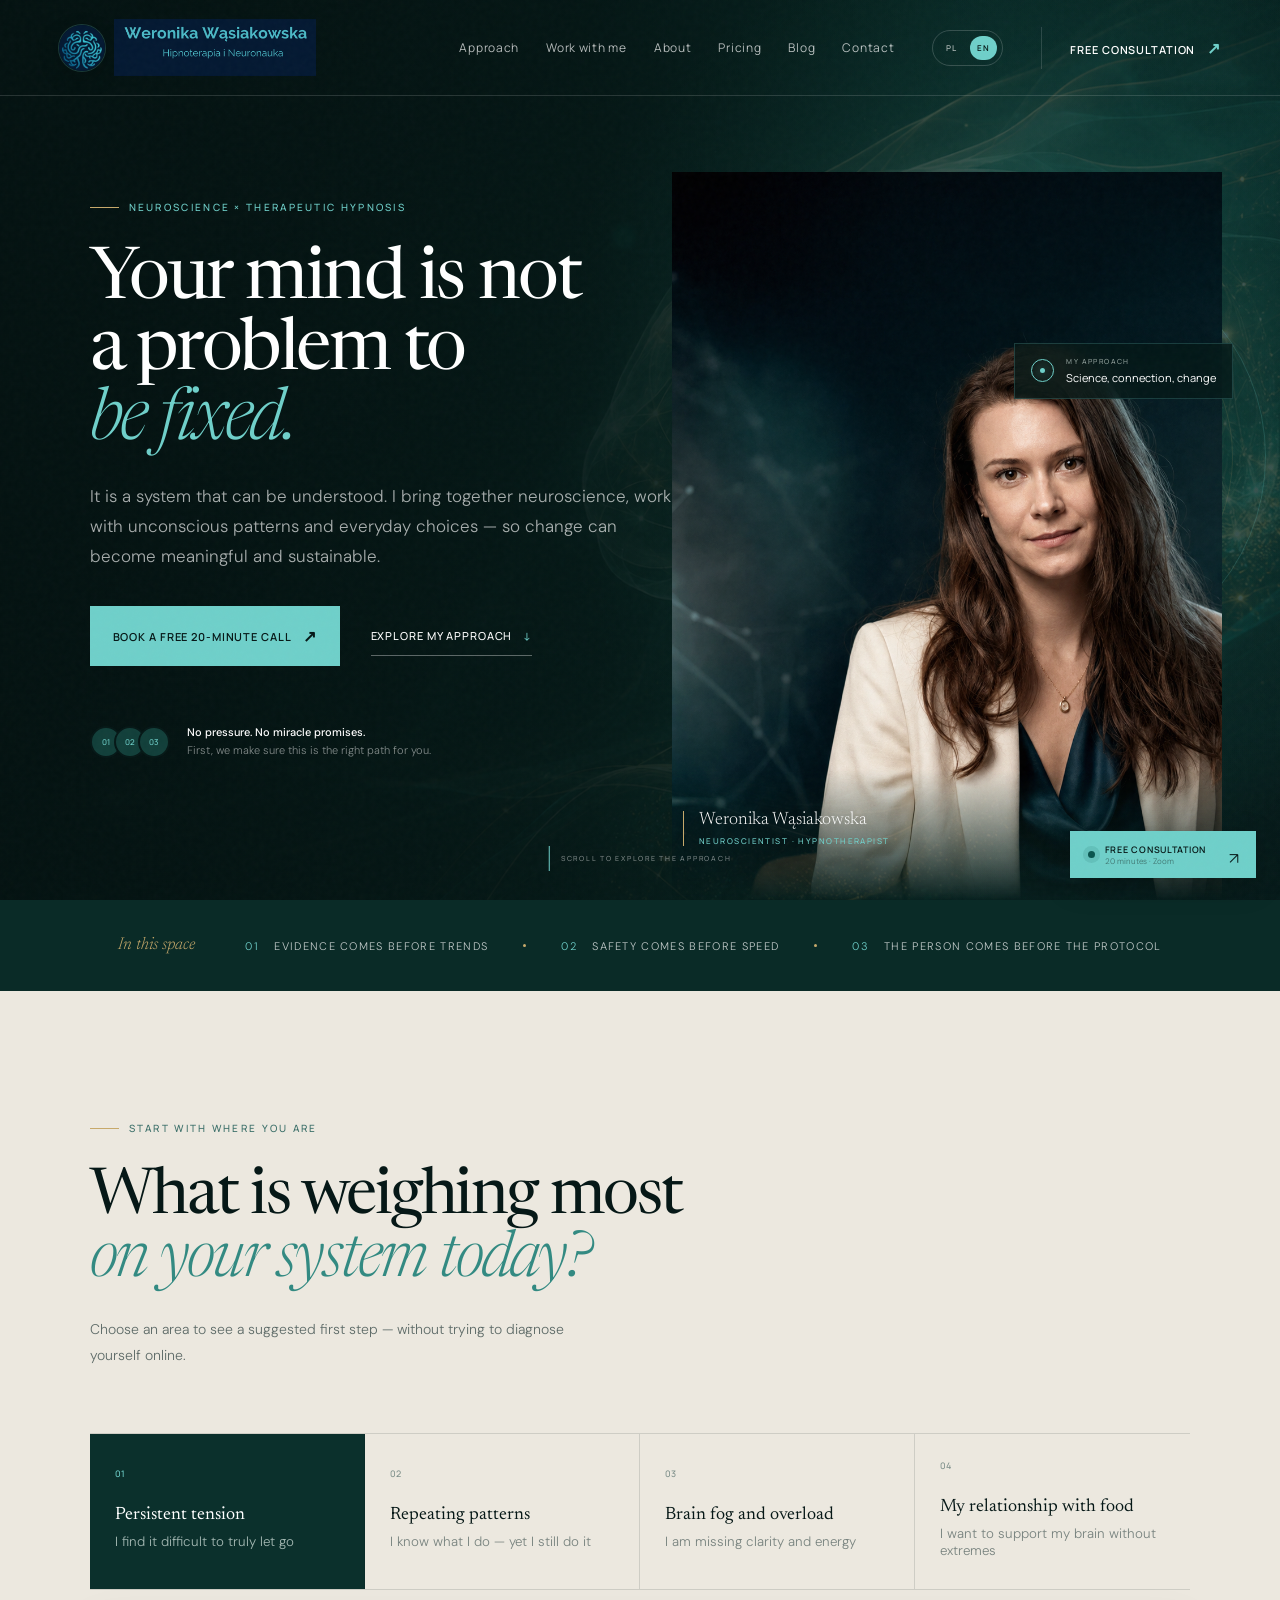
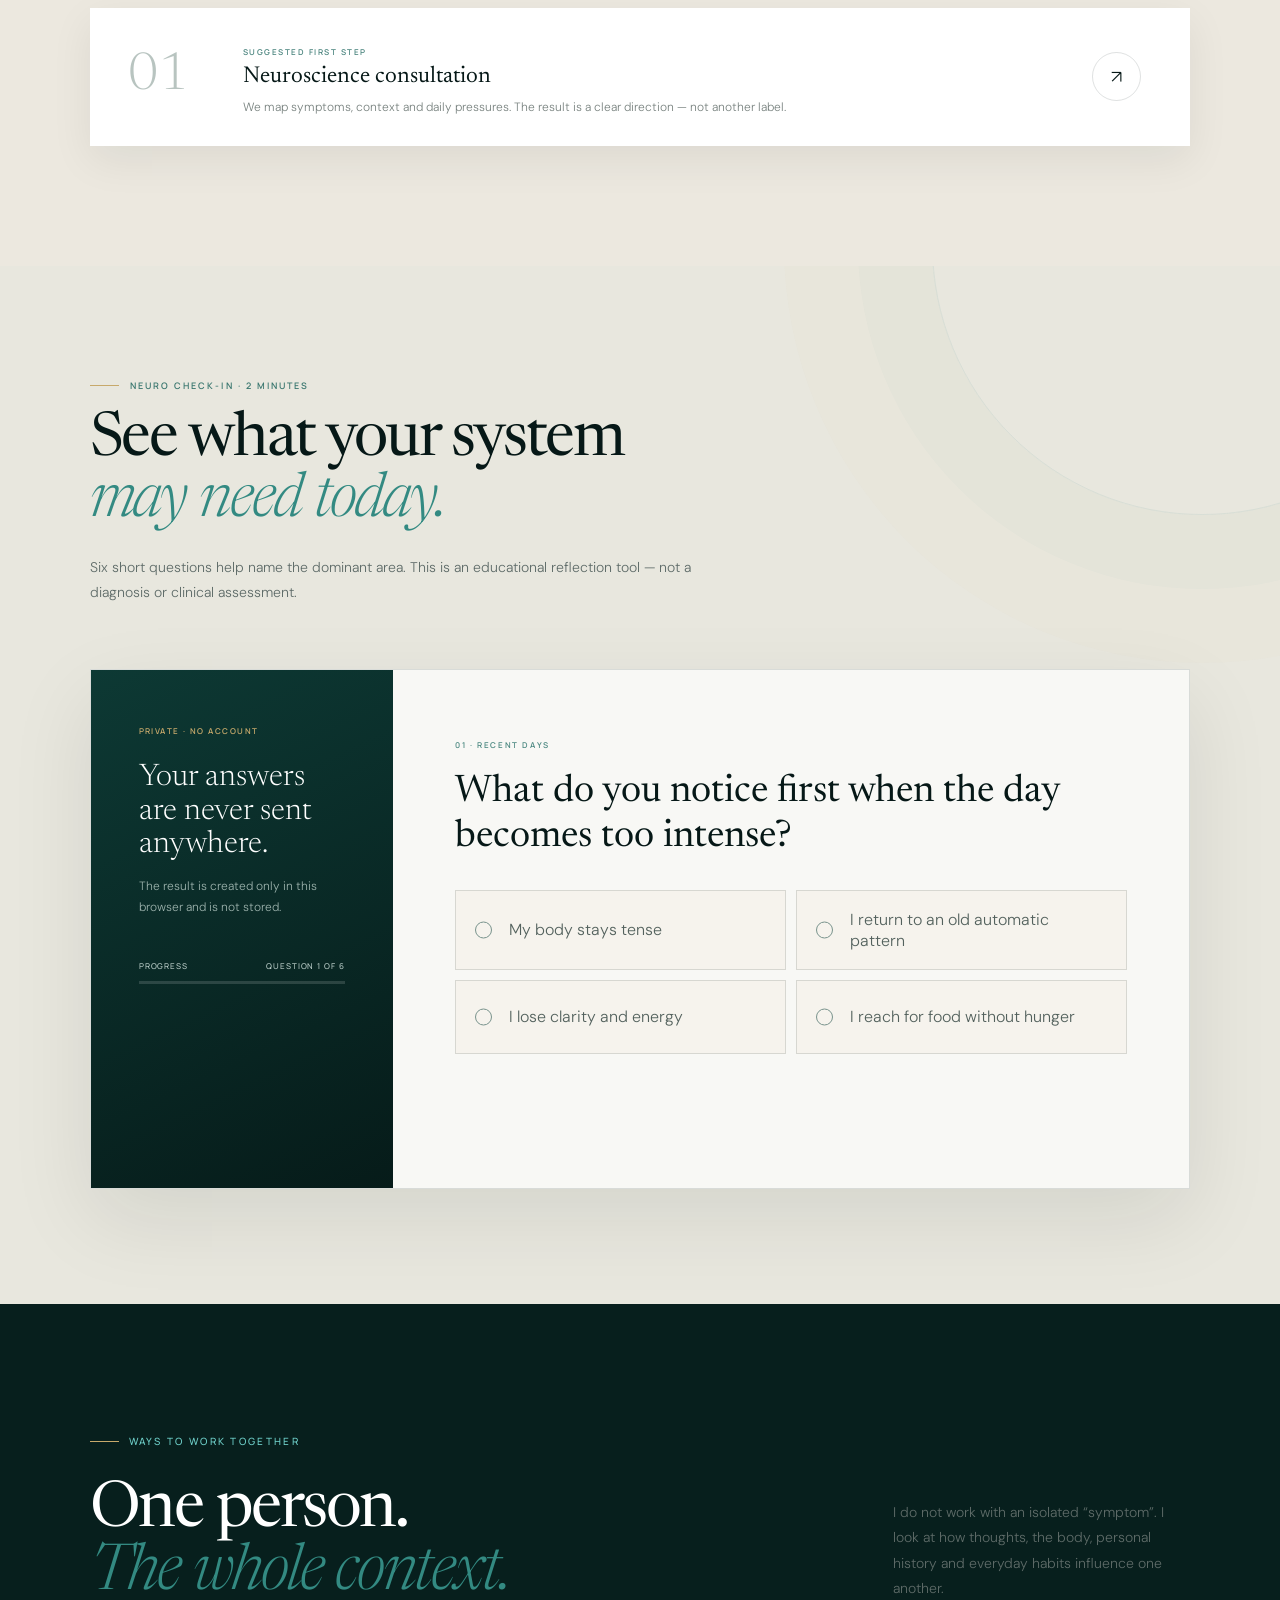
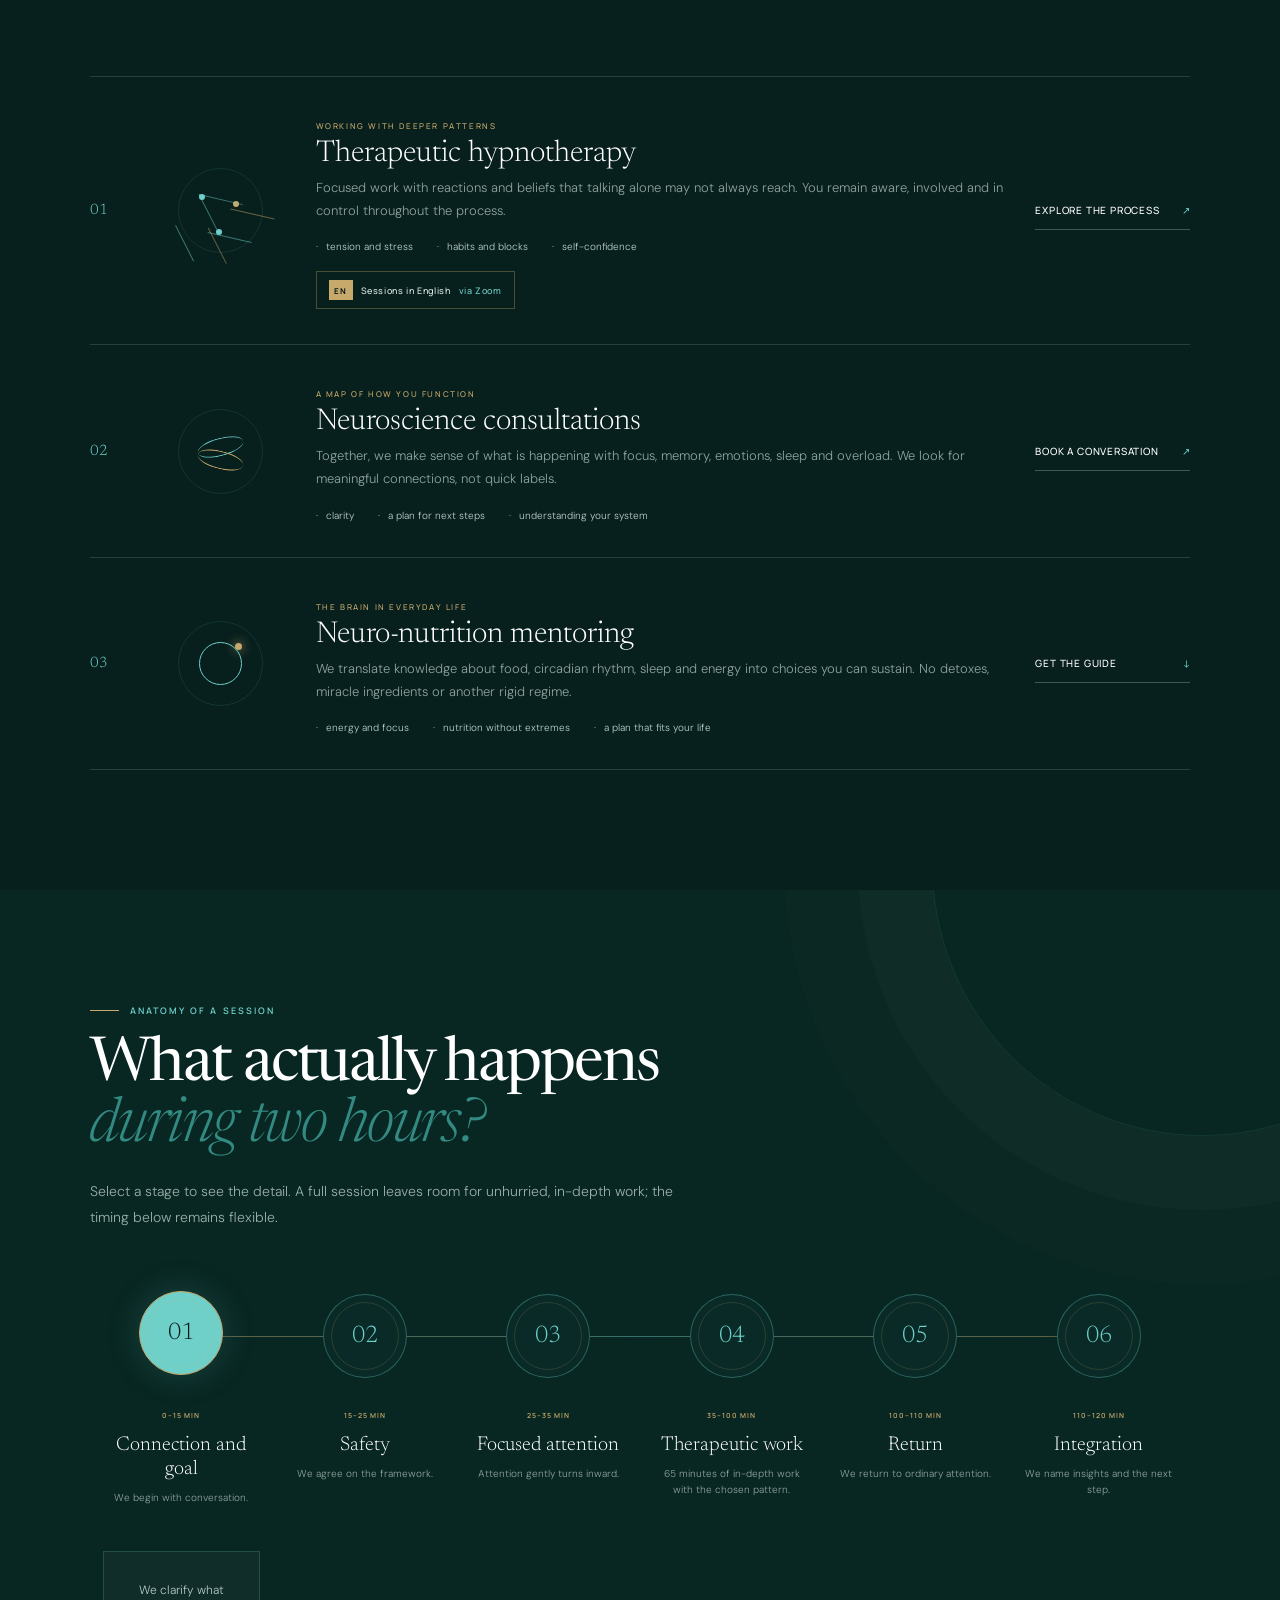
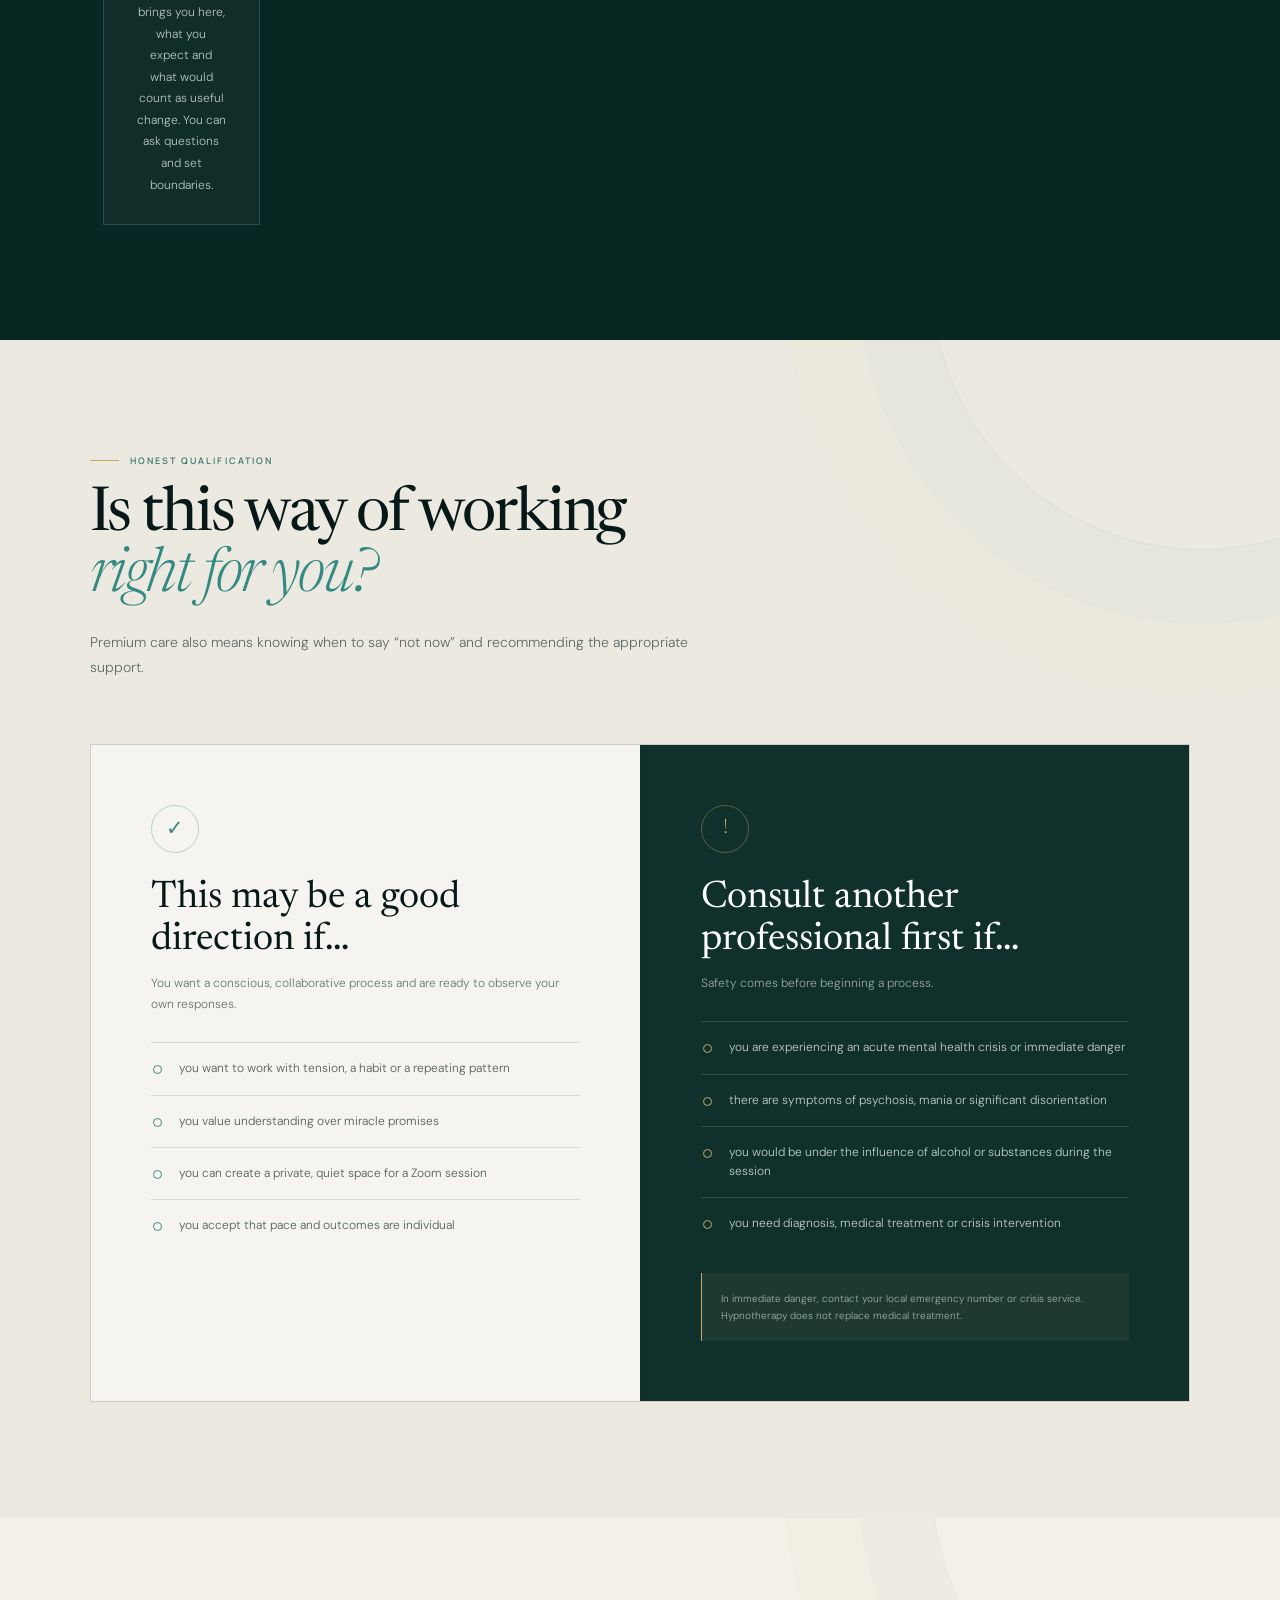
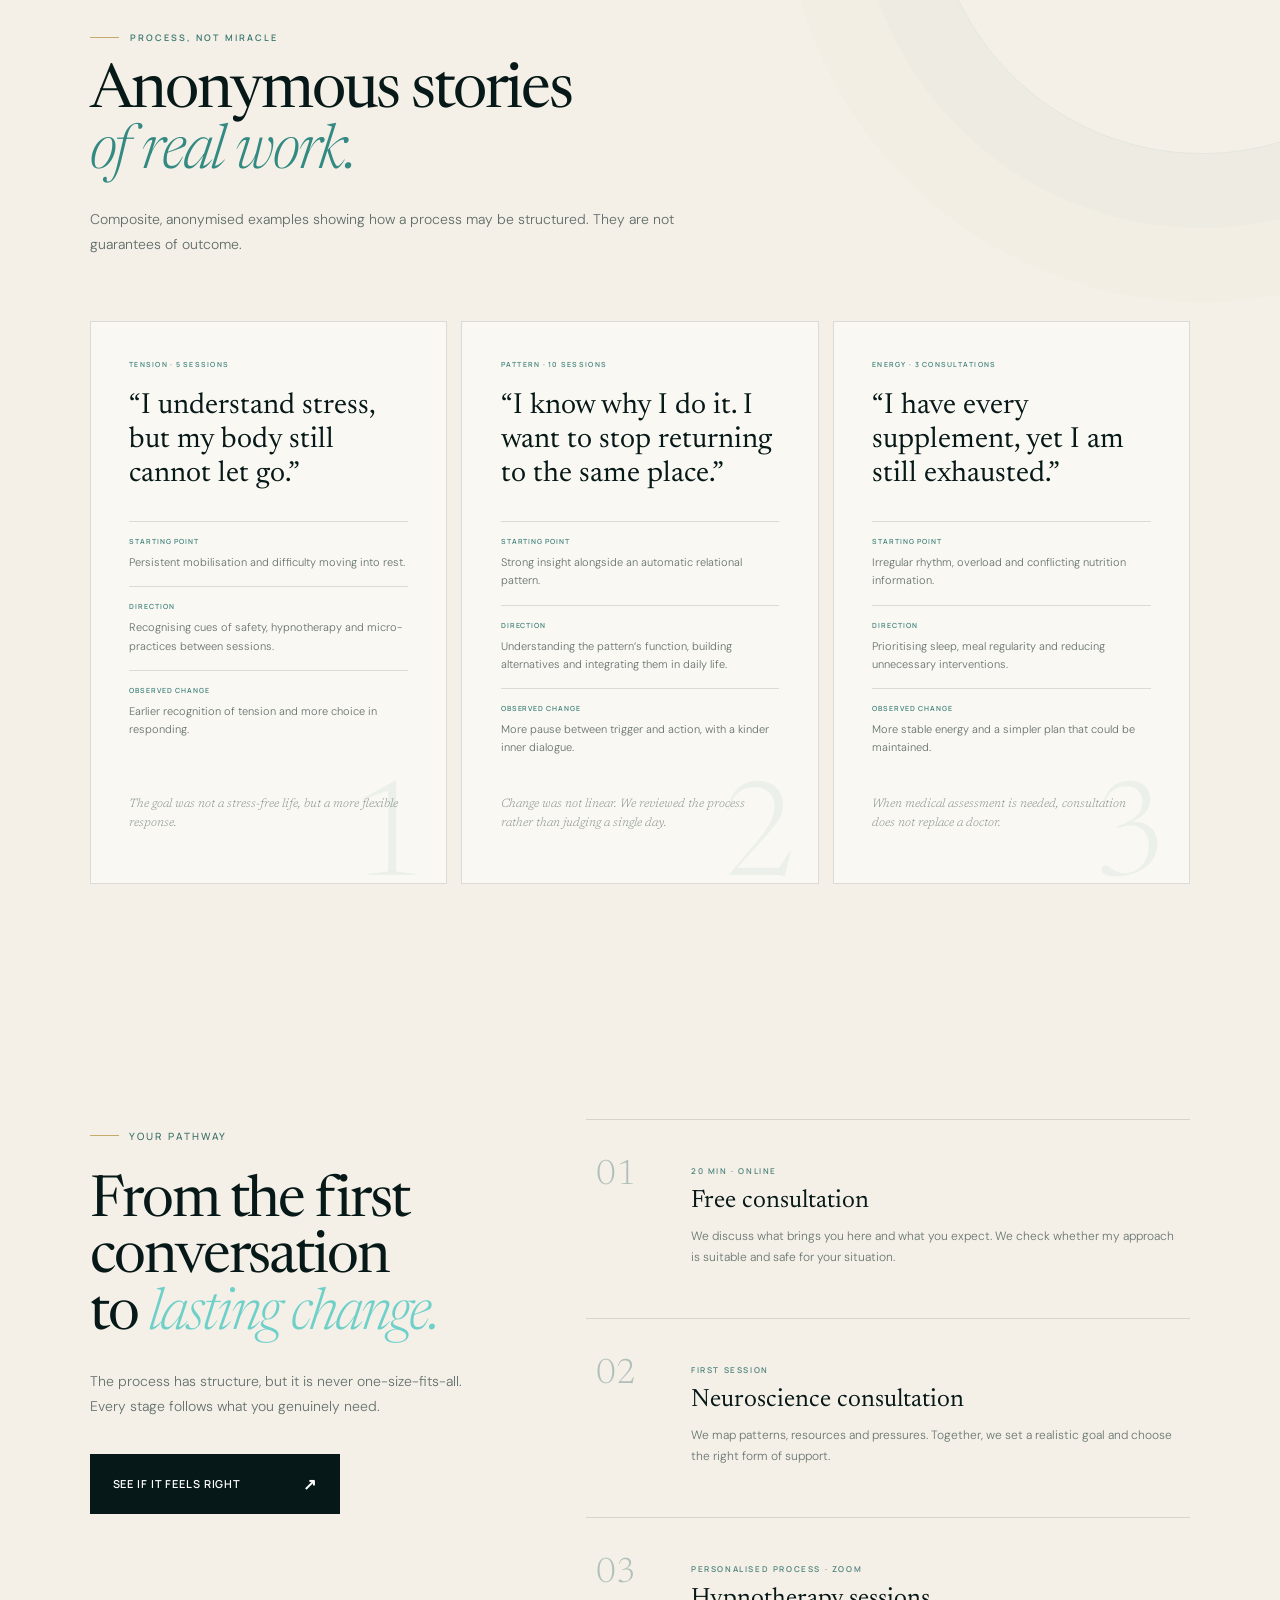
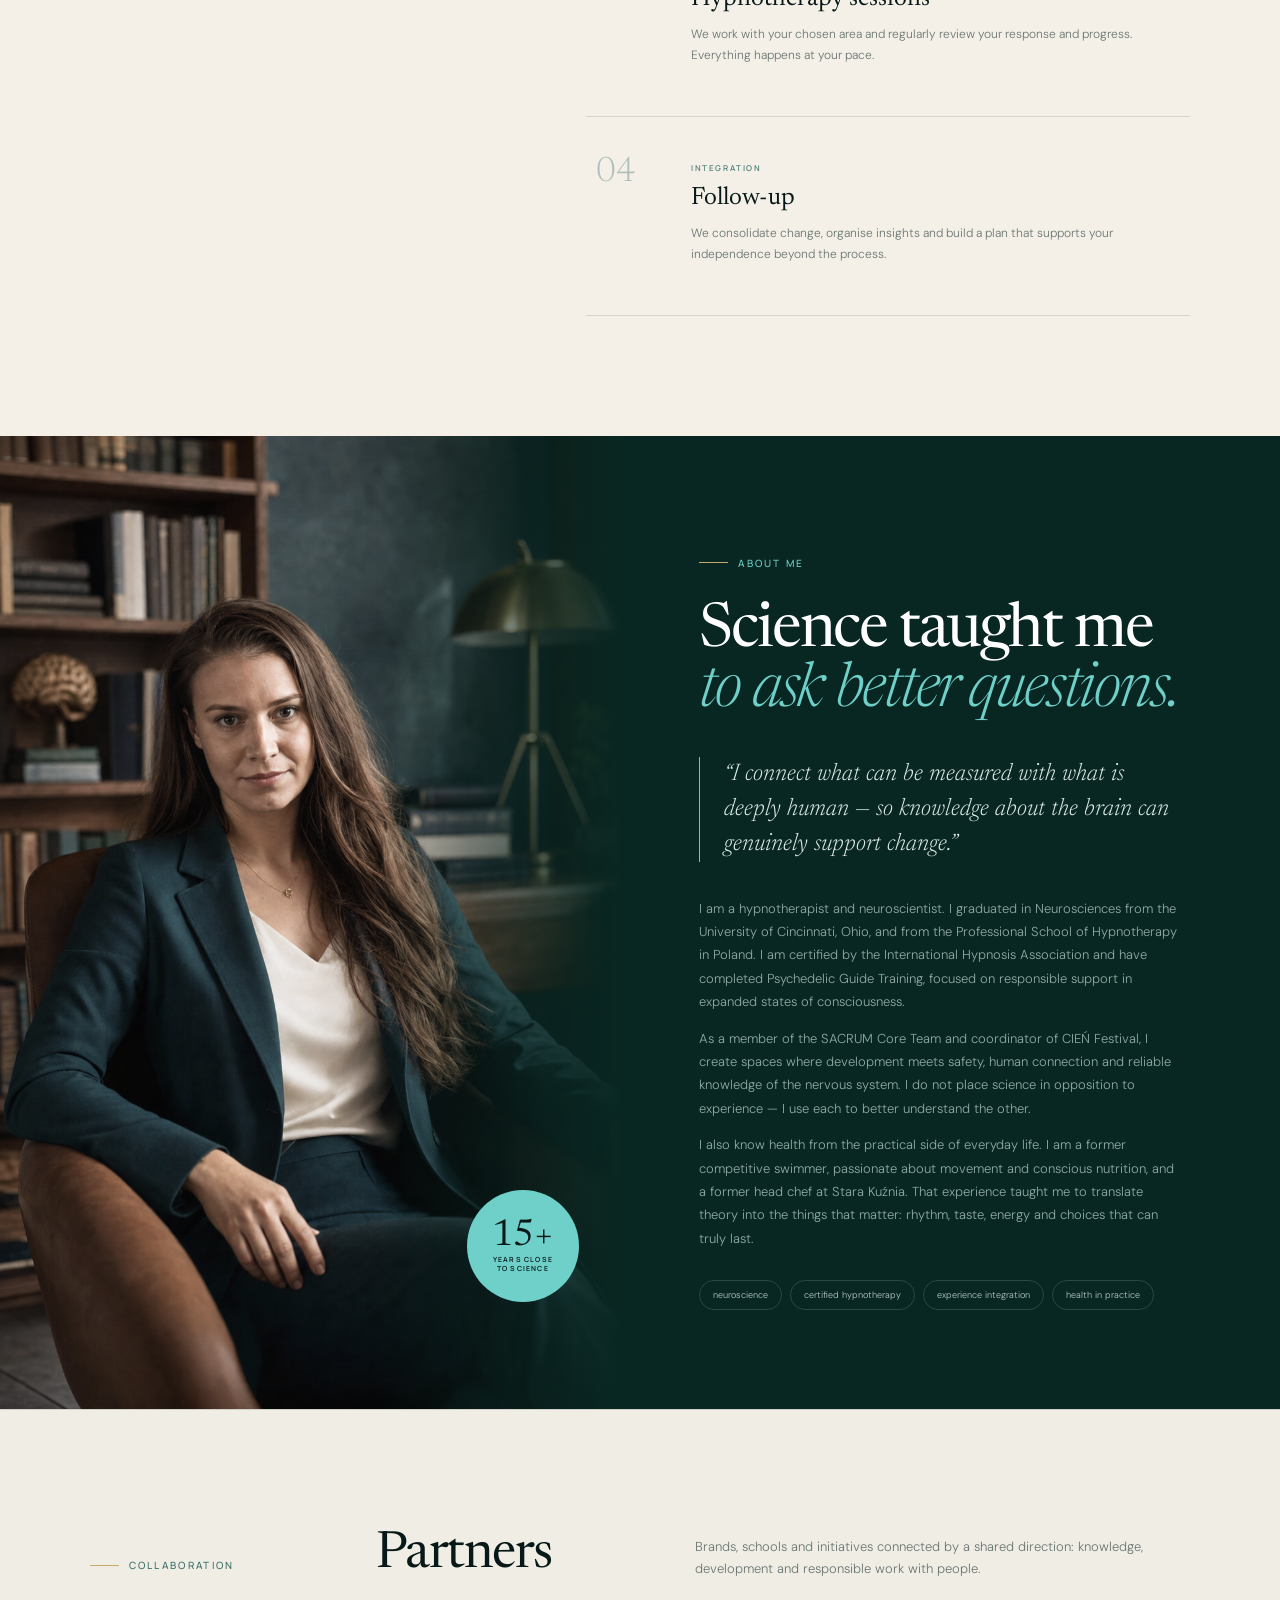
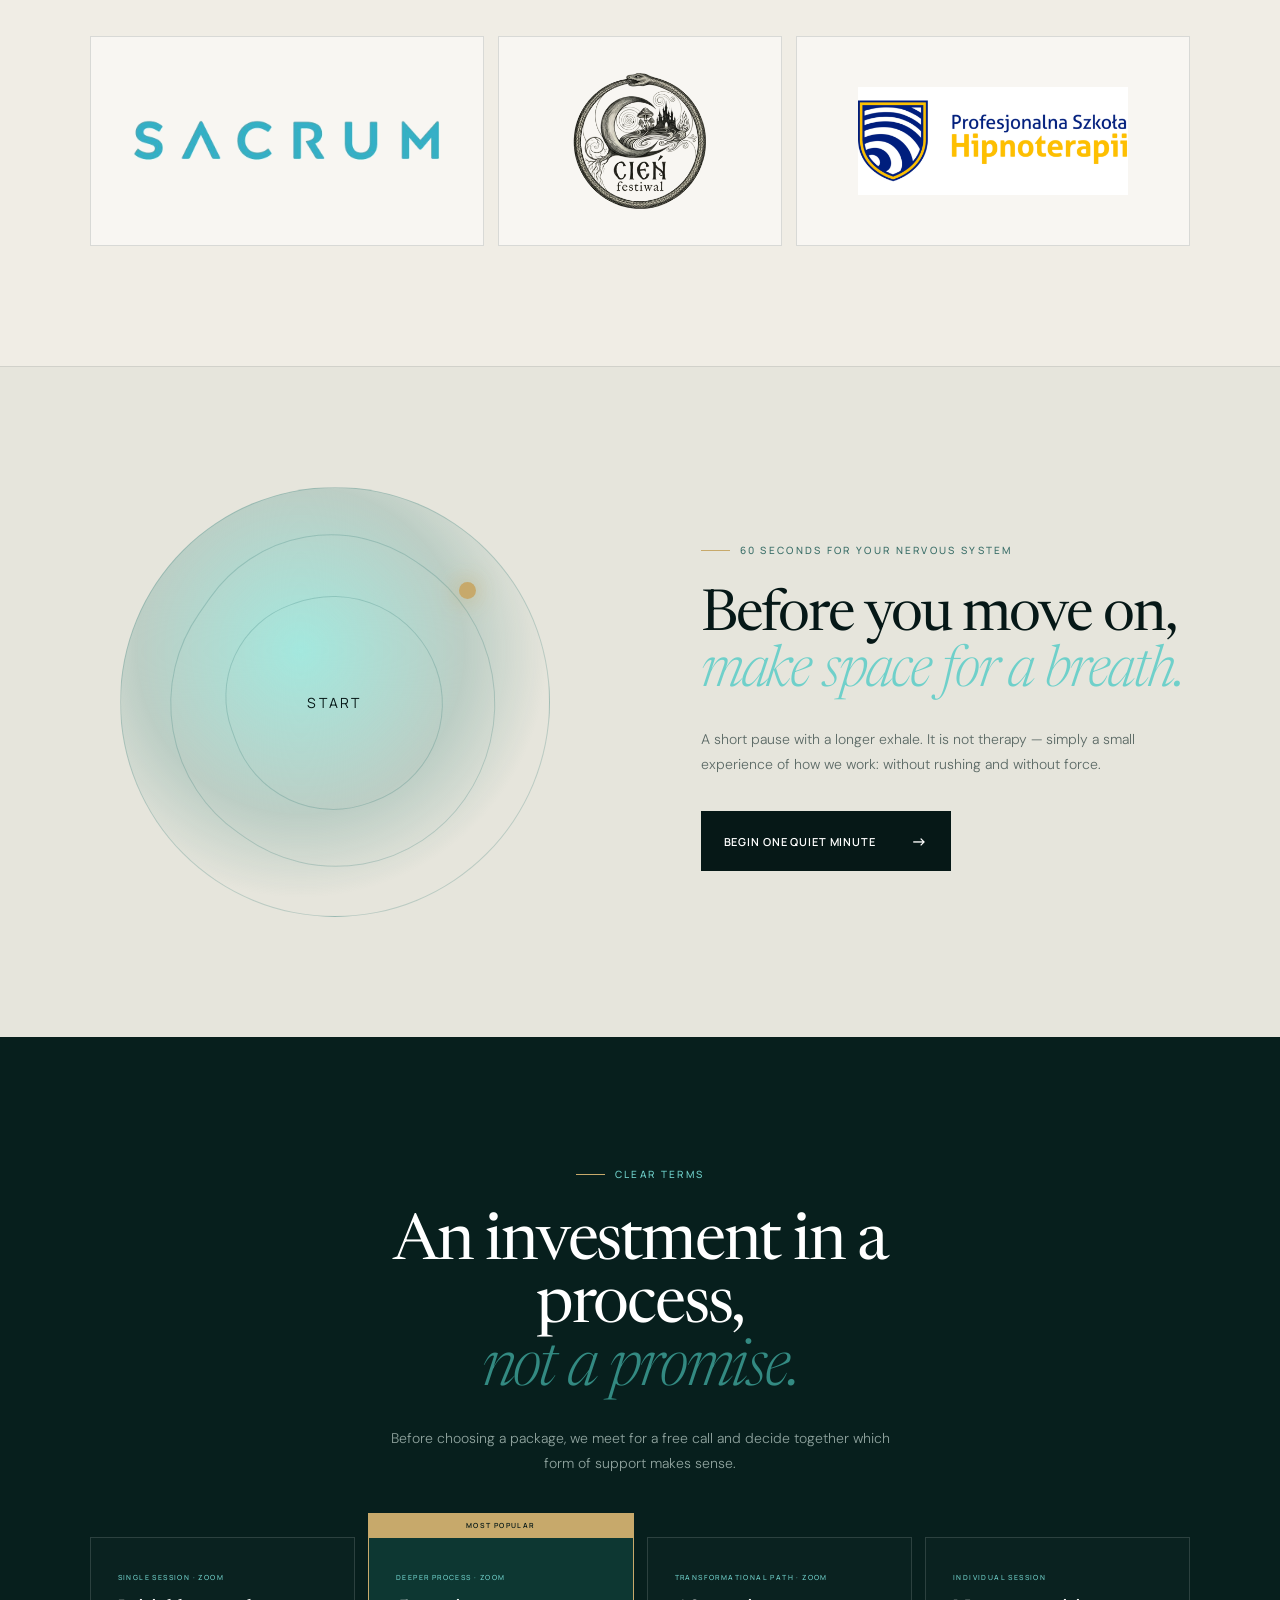
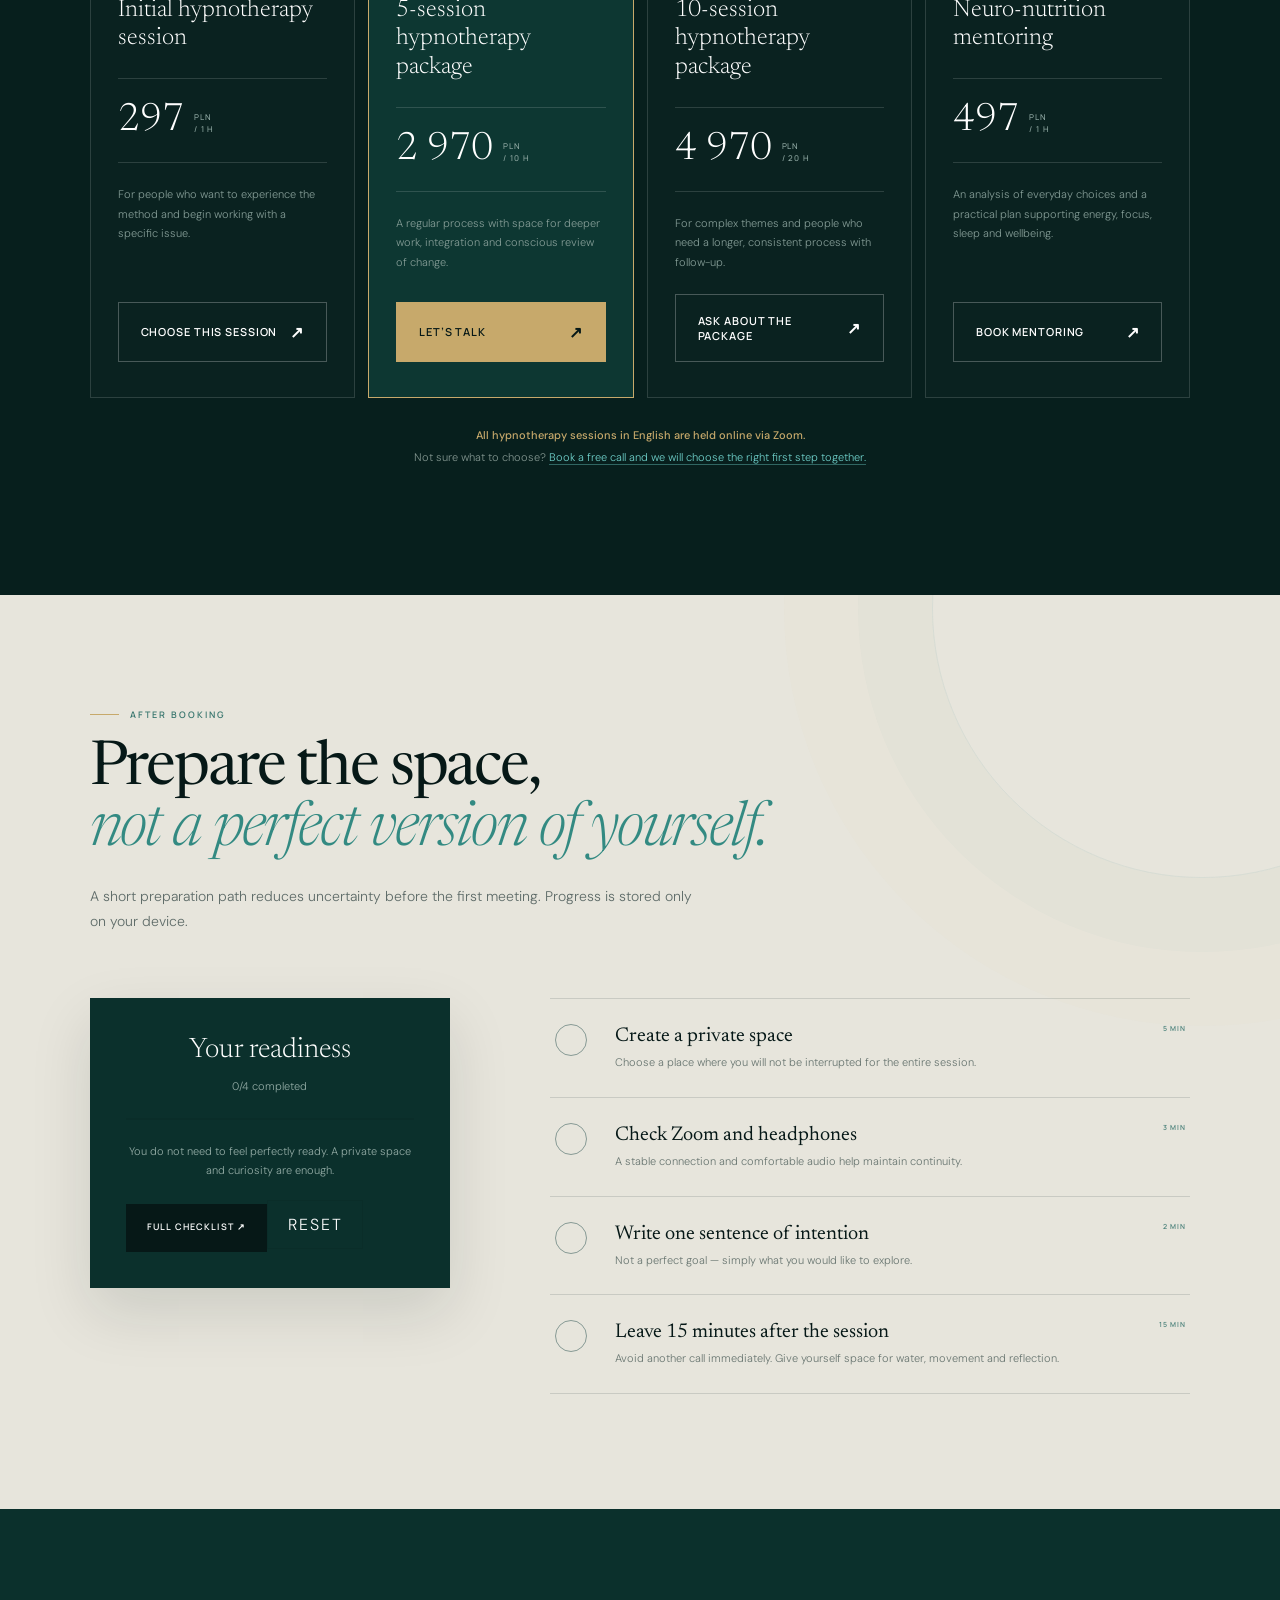
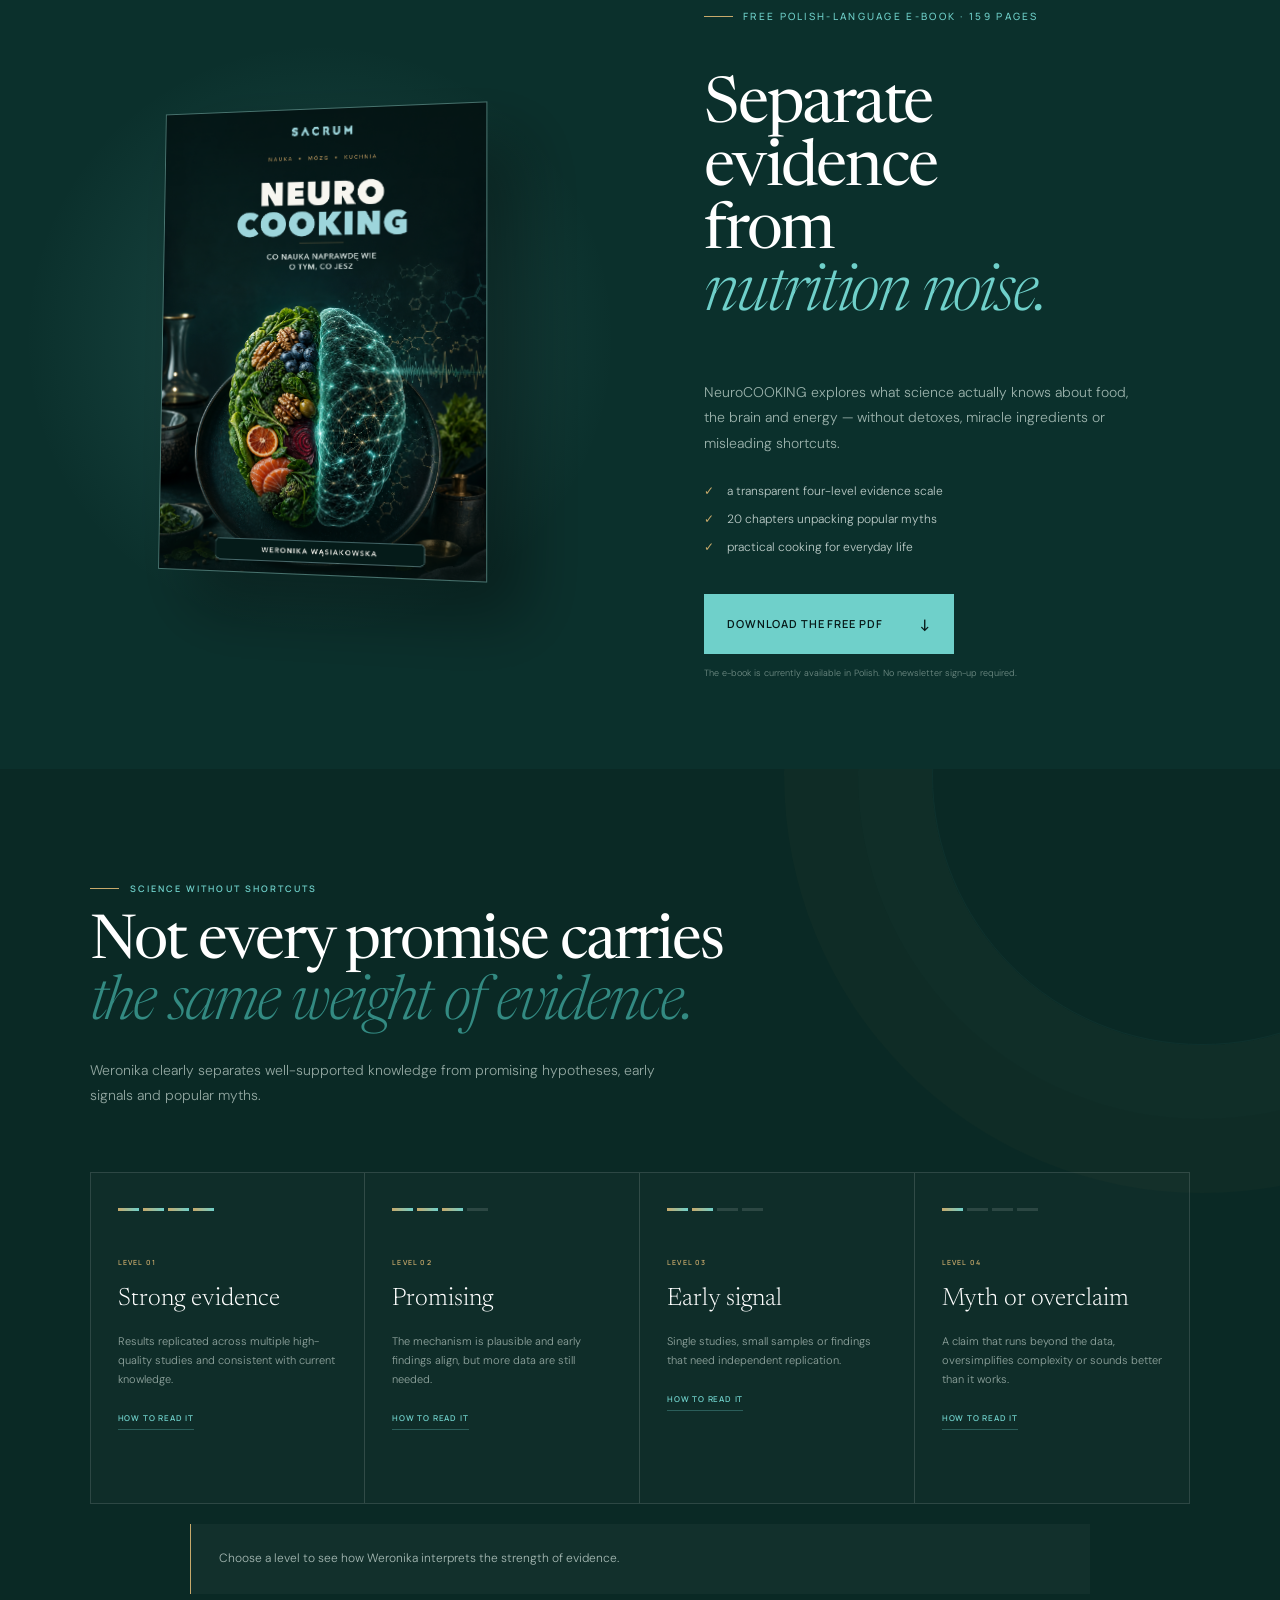
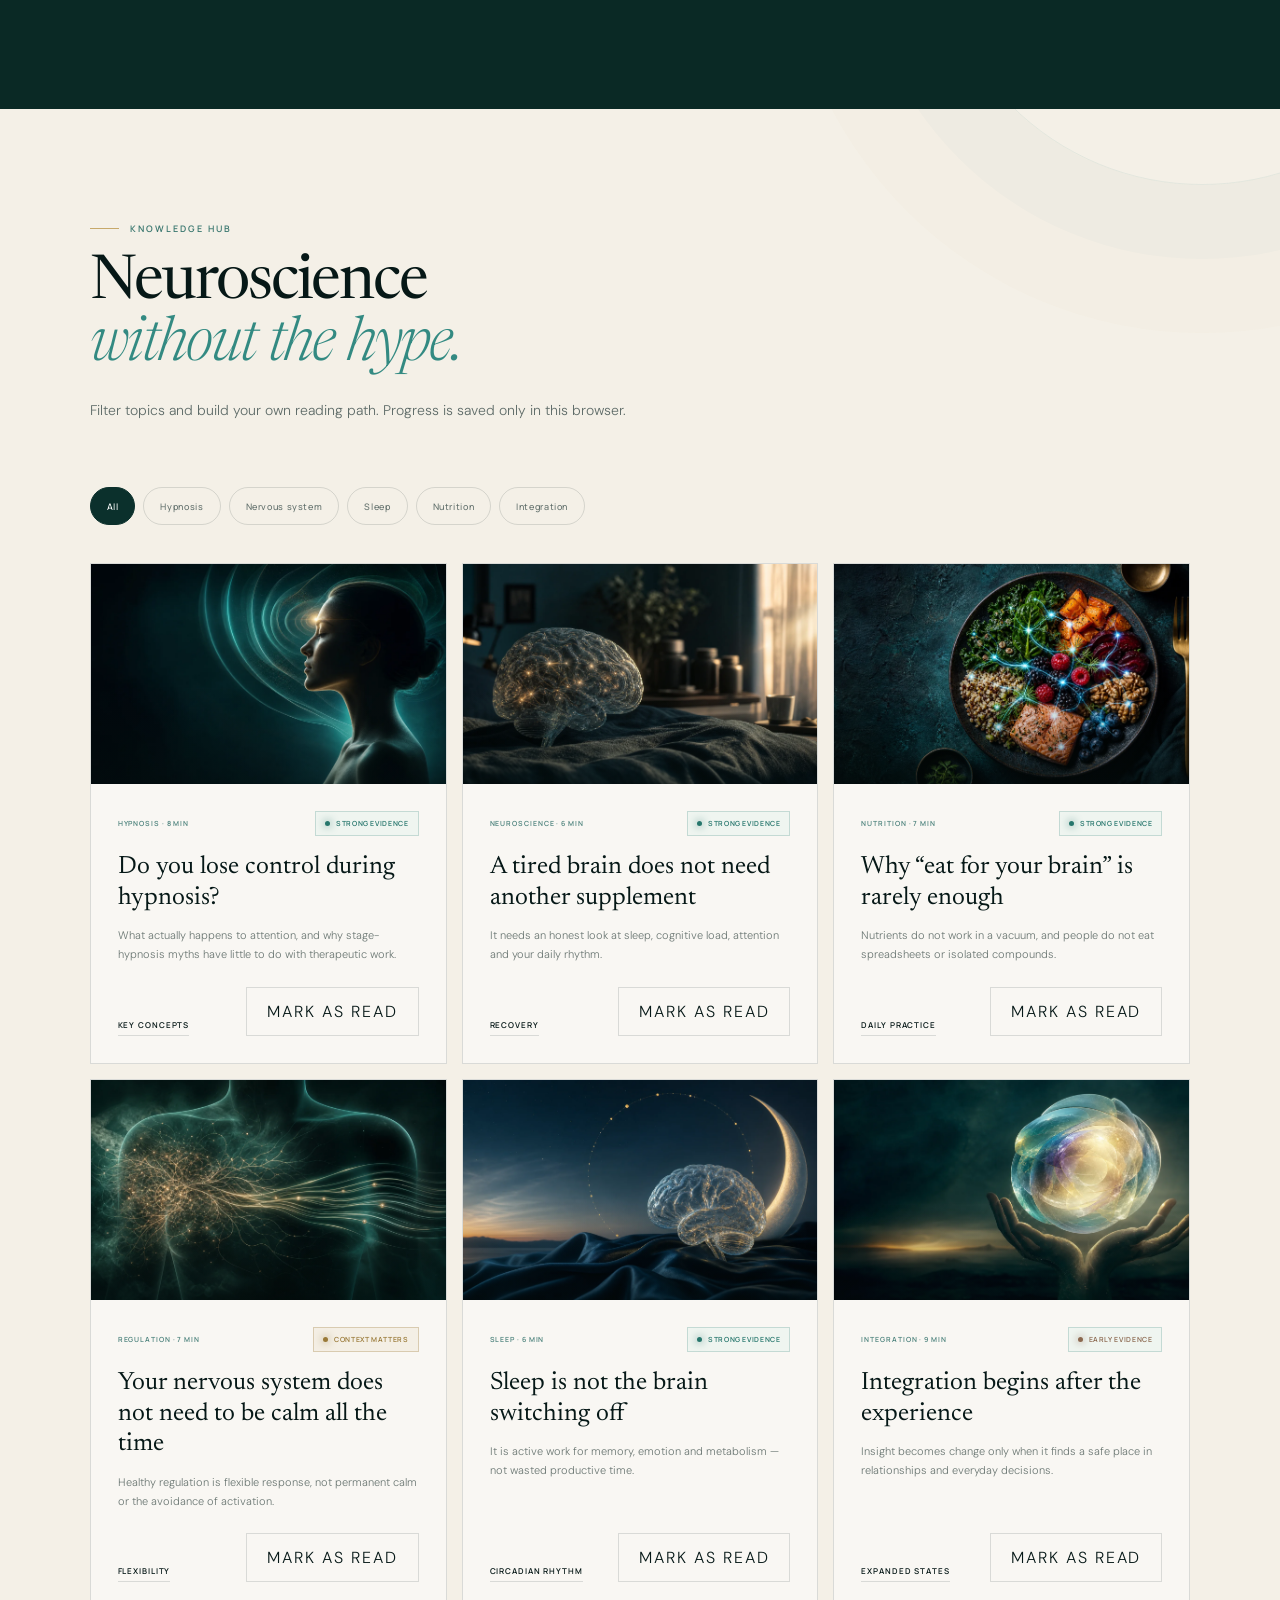
==== en.html @ d6c10e1d "fix: floating widget konsultacji jako kompaktowy okrągły przycisk na mobile" ====
<!doctype html>
<html lang="en">
<head>
  <meta charset="utf-8">
  <meta name="viewport" content="width=device-width, initial-scale=1">
  <meta name="theme-color" content="#061b19">
  <meta name="description" content="Weronika Wąsiakowska — therapeutic hypnotherapy in English via Zoom, neuroscience consultations and neuro-nutrition mentoring. Evidence-informed, personal and grounded support.">
  <title>Weronika Wąsiakowska — neuroscience that supports change</title>
  <link rel="alternate" hreflang="pl" href="index.html">
  <link rel="alternate" hreflang="en" href="en.html">
  <link rel="preconnect" href="https://fonts.googleapis.com">
  <link rel="preconnect" href="https://fonts.gstatic.com" crossorigin>
  <link href="https://fonts.googleapis.com/css2?family=DM+Sans:wght@300;400;500;600&amp;family=Manrope:wght@400;500;600;700&amp;family=Newsreader:ital,opsz,wght@0,6..72,300;0,6..72,400;1,6..72,300&amp;display=swap" rel="stylesheet">
  <link rel="stylesheet" href="styles.css">
  <link rel="stylesheet" href="features.css">
</head>
<body>
  <div class="noise" aria-hidden="true"></div>
  <header class="site-header" id="top">
    <a class="brand header-brand-full" href="#top" aria-label="Weronika Wąsiakowska — home">
      <img class="header-brand-symbol" src="assets/brand/weronika-symbol.png" alt="">
      <img class="header-brand-wordmark" src="assets/brand/weronika-wordmark.png" alt="Weronika Wąsiakowska — Hypnotherapy and Neuroscience">
    </a>
    <button class="menu-toggle" type="button" aria-expanded="false" aria-controls="main-nav"><span></span><span></span></button>
    <nav class="main-nav" id="main-nav" aria-label="Main navigation">
      <a href="#metoda">Approach</a>
      <a href="#wspolpraca">Work with me</a>
      <a href="#o-mnie">About</a>
      <a href="#cennik">Pricing</a>
      <a href="#blog">Blog</a>
      <a href="#kontakt">Contact</a>
    </nav>
    <div class="lang-switch" aria-label="Language selector"><a href="index.html" lang="pl">PL</a><span aria-current="page">EN</span></div>
    <a class="header-cta cal-link" href="https://cal.com/weronika-wasiakowska" target="_blank" rel="noopener">Free consultation <span>↗</span></a>
  </header>

  <main>
    <section class="hero" aria-labelledby="hero-title">
      <img class="hero-neuro" src="assets/neuro-hero.png" alt="" aria-hidden="true">
      <div class="hero-glow" aria-hidden="true"></div>
      <div class="hero-content">
        <p class="eyebrow"><span></span> Neuroscience × therapeutic hypnosis</p>
        <h1 id="hero-title">Your mind is not<br>a problem to <em>be fixed.</em></h1>
        <p class="hero-lead">It is a system that can be understood. I bring together neuroscience, work with unconscious patterns and everyday choices — so change can become meaningful and sustainable.</p>
        <div class="hero-actions">
          <a class="button button-primary cal-link" href="https://cal.com/weronika-wasiakowska" target="_blank" rel="noopener">Book a free 20-minute call <span>↗</span></a>
          <a class="text-link" href="#metoda">Explore my approach <span>↓</span></a>
        </div>
        <div class="hero-proof">
          <div class="proof-avatars" aria-hidden="true"><span>01</span><span>02</span><span>03</span></div>
          <p><strong>No pressure. No miracle promises.</strong><br>First, we make sure this is the right path for you.</p>
        </div>
      </div>
      <aside class="hero-portrait">
        <div class="portrait-orbit" aria-hidden="true"></div>
        <img src="assets/weronika-hero-v2.png" alt="Weronika Wąsiakowska">
        <div class="portrait-caption"><span>Weronika Wąsiakowska</span><small>NEUROSCIENTIST · HYPNOTHERAPIST</small></div>
        <div class="signal-card"><span class="signal-dot"></span><div><small>MY APPROACH</small><strong>Science, connection, change</strong></div></div>
      </aside>
      <div class="hero-scroll"><span></span> SCROLL TO EXPLORE THE APPROACH</div>
    </section>

    <section class="trust-strip" aria-label="Values">
      <p>In this space</p>
      <div><span>01</span> evidence comes before trends</div><i></i>
      <div><span>02</span> safety comes before speed</div><i></i>
      <div><span>03</span> the person comes before the protocol</div>
    </section>

    <section class="compass section" id="metoda">
      <div class="section-heading">
        <p class="eyebrow dark"><span></span> Start with where you are</p>
        <h2>What is weighing most<br><em>on your system today?</em></h2>
        <p>Choose an area to see a suggested first step — without trying to diagnose yourself online.</p>
      </div>
      <div class="compass-grid" role="tablist" aria-label="Needs compass">
        <button class="compass-option active" data-need="overload" role="tab" aria-selected="true"><span>01</span><strong>Persistent tension</strong><small>I find it difficult to truly let go</small></button>
        <button class="compass-option" data-need="patterns" role="tab" aria-selected="false"><span>02</span><strong>Repeating patterns</strong><small>I know what I do — yet I still do it</small></button>
        <button class="compass-option" data-need="focus" role="tab" aria-selected="false"><span>03</span><strong>Brain fog and overload</strong><small>I am missing clarity and energy</small></button>
        <button class="compass-option" data-need="food" role="tab" aria-selected="false"><span>04</span><strong>My relationship with food</strong><small>I want to support my brain without extremes</small></button>
      </div>
      <div class="compass-result" id="compass-result" role="tabpanel" aria-live="polite">
        <div class="result-index">01</div>
        <div><p>SUGGESTED FIRST STEP</p><h3>Neuroscience consultation</h3><span>We map symptoms, context and daily pressures. The result is a clear direction — not another label.</span></div>
        <a class="circle-link cal-link" href="https://cal.com/weronika-wasiakowska" target="_blank" rel="noopener" aria-label="Book a consultation">↗</a>
      </div>
    </section>

    <section class="neuro-checkin feature-section" data-neuro-checkin aria-labelledby="checkin-title">
      <div class="feature-heading"><p class="feature-kicker">Neuro Check-in · 2 minutes</p><h2 id="checkin-title">See what your system<br><em>may need today.</em></h2><p>Six short questions help name the dominant area. This is an educational reflection tool — not a diagnosis or clinical assessment.</p></div>
      <div class="checkin-panel">
        <aside class="checkin-aside"><small>Private · no account</small><h3>Your answers are never sent anywhere.</h3><p>The result is created only in this browser and is not stored.</p><div class="checkin-progress"><div class="progress-meta"><span>Progress</span><span data-checkin-progress-text></span></div><div class="progress-track"><span class="progress-fill" data-checkin-progress role="progressbar" aria-valuemin="0" aria-valuemax="100"></span></div></div></aside>
        <div class="checkin-body">
          <div class="checkin-question" data-checkin-step><span class="question-number">01 · RECENT DAYS</span><h3>What do you notice first when the day becomes too intense?</h3><div class="checkin-options"><button class="checkin-option" data-checkin-answer data-domain="regulation" data-score="2">My body stays tense</button><button class="checkin-option" data-checkin-answer data-domain="patterns" data-score="2">I return to an old automatic pattern</button><button class="checkin-option" data-checkin-answer data-domain="energy" data-score="2">I lose clarity and energy</button><button class="checkin-option" data-checkin-answer data-domain="food" data-score="2">I reach for food without hunger</button></div></div>
          <div class="checkin-question" data-checkin-step hidden><span class="question-number">02 · RECOVERY</span><h3>Which sentence best describes your rest?</h3><div class="checkin-options"><button class="checkin-option" data-checkin-answer data-domain="regulation" data-score="2">I struggle to slow down</button><button class="checkin-option" data-checkin-answer data-domain="patterns" data-score="2">Rest triggers guilt</button><button class="checkin-option" data-checkin-answer data-domain="energy" data-score="2">I sleep but still feel tired</button><button class="checkin-option" data-checkin-answer data-domain="food" data-score="2">I compensate with food in the evening</button></div></div>
          <div class="checkin-question" data-checkin-step hidden><span class="question-number">03 · ATTENTION</span><h3>What interferes most with your focus?</h3><div class="checkin-options"><button class="checkin-option" data-checkin-answer data-domain="regulation" data-score="2">Hypervigilance and scanning</button><button class="checkin-option" data-checkin-answer data-domain="patterns" data-score="2">My inner critic and overthinking</button><button class="checkin-option" data-checkin-answer data-domain="energy" data-score="2">Fog, sleepiness or distraction</button><button class="checkin-option" data-checkin-answer data-domain="food" data-score="2">Energy swings after meals</button></div></div>
          <div class="checkin-question" data-checkin-step hidden><span class="question-number">04 · EMOTIONS</span><h3>When a difficult emotion appears, what happens first?</h3><div class="checkin-options"><button class="checkin-option" data-checkin-answer data-domain="regulation" data-score="2">My body reacts before thought</button><button class="checkin-option" data-checkin-answer data-domain="patterns" data-score="2">I repeat a familiar relational pattern</button><button class="checkin-option" data-checkin-answer data-domain="energy" data-score="2">I shut down and lose momentum</button><button class="checkin-option" data-checkin-answer data-domain="food" data-score="2">I regulate it through food or control</button></div></div>
          <div class="checkin-question" data-checkin-step hidden><span class="question-number">05 · CHANGE</span><h3>What makes change most difficult?</h3><div class="checkin-options"><button class="checkin-option" data-checkin-answer data-domain="regulation" data-score="2">A lack of felt safety</button><button class="checkin-option" data-checkin-answer data-domain="patterns" data-score="2">I know what to do, yet return to the old</button><button class="checkin-option" data-checkin-answer data-domain="energy" data-score="2">Overload and limited resources</button><button class="checkin-option" data-checkin-answer data-domain="food" data-score="2">All-or-nothing thinking</button></div></div>
          <div class="checkin-question" data-checkin-step hidden><span class="question-number">06 · FIRST STEP</span><h3>What do you need most right now?</h3><div class="checkin-options"><button class="checkin-option" data-checkin-answer data-domain="regulation" data-score="3">More calm in my body</button><button class="checkin-option" data-checkin-answer data-domain="patterns" data-score="3">To interrupt a repeating pattern</button><button class="checkin-option" data-checkin-answer data-domain="energy" data-score="3">Clarity, sleep and stable energy</button><button class="checkin-option" data-checkin-answer data-domain="food" data-score="3">A calmer relationship with food</button></div></div>
          <div class="checkin-result" data-checkin-results hidden aria-live="polite"><span data-checkin-live class="visually-hidden"></span><div data-checkin-result="regulation"><small>DOMINANT DIRECTION</small><h3>Regulation and felt safety</h3><p>Your system may first need relief from constant mobilisation. A consultation mapping pressures and bodily signals can be a helpful beginning.</p></div><div data-checkin-result="patterns" hidden><small>DOMINANT DIRECTION</small><h3>Working with an automatic pattern</h3><p>You may already understand a great deal, but insight alone is not always enough. We can explore whether hypnotherapy fits the reaction sustaining the pattern.</p></div><div data-checkin-result="energy" hidden><small>DOMINANT DIRECTION</small><h3>Recovery, energy and attention</h3><p>A useful first step is looking at sleep, daily rhythm, cognitive load and available resources — without adding more pressure.</p></div><div data-checkin-result="food" hidden><small>DOMINANT DIRECTION</small><h3>Your relationship with food and energy</h3><p>You may benefit from an approach connecting neuroscience with real life, without dietary extremes or miracle promises.</p></div><p class="feature-muted">This result is not a diagnosis. If symptoms are severe or sudden, consult an appropriate healthcare professional.</p><div class="checkin-nav"><button class="feature-action feature-action--light" data-checkin-restart>Restart</button><a class="feature-action cal-link" href="https://cal.com/weronika-wasiakowska" target="_blank" rel="noopener">Discuss the result ↗</a></div></div>
        </div>
      </div>
    </section>

    <section class="services section" id="wspolpraca">
      <div class="section-heading split-heading">
        <div><p class="eyebrow"><span></span> Ways to work together</p><h2>One person.<br><em>The whole context.</em></h2></div>
        <p>I do not work with an isolated “symptom”. I look at how thoughts, the body, personal history and everyday habits influence one another.</p>
      </div>
      <div class="service-list">
        <article class="service-card featured">
          <div class="service-no">01</div><div class="service-icon neural-icon" aria-hidden="true"><i></i><i></i><i></i></div>
          <div class="service-copy"><p>WORKING WITH DEEPER PATTERNS</p><h3>Therapeutic hypnotherapy</h3><span>Focused work with reactions and beliefs that talking alone may not always reach. You remain aware, involved and in control throughout the process.</span><ul><li>tension and stress</li><li>habits and blocks</li><li>self-confidence</li></ul><div class="english-service-badge"><b>EN</b> Sessions in English <span>via Zoom</span></div></div>
          <a href="#sciezka" aria-label="Explore the hypnotherapy process">Explore the process <span>↗</span></a>
        </article>
        <article class="service-card">
          <div class="service-no">02</div><div class="service-icon waves" aria-hidden="true"></div>
          <div class="service-copy"><p>A MAP OF HOW YOU FUNCTION</p><h3>Neuroscience consultations</h3><span>Together, we make sense of what is happening with focus, memory, emotions, sleep and overload. We look for meaningful connections, not quick labels.</span><ul><li>clarity</li><li>a plan for next steps</li><li>understanding your system</li></ul></div>
          <a class="cal-link" href="https://cal.com/weronika-wasiakowska" target="_blank" rel="noopener">Book a conversation <span>↗</span></a>
        </article>
        <article class="service-card">
          <div class="service-no">03</div><div class="service-icon orbit-icon" aria-hidden="true"><i></i></div>
          <div class="service-copy"><p>THE BRAIN IN EVERYDAY LIFE</p><h3>Neuro-nutrition mentoring</h3><span>We translate knowledge about food, circadian rhythm, sleep and energy into choices you can sustain. No detoxes, miracle ingredients or another rigid regime.</span><ul><li>energy and focus</li><li>nutrition without extremes</li><li>a plan that fits your life</li></ul></div>
          <a href="#neurocooking">Get the guide <span>↓</span></a>
        </article>
      </div>
    </section>

    <section class="session-anatomy feature-section" data-session-timeline aria-labelledby="session-title">
      <div class="feature-heading"><p class="feature-kicker">Anatomy of a session</p><h2 id="session-title">What actually happens<br><em>during two hours?</em></h2><p>Select a stage to see the detail. A full session leaves room for unhurried, in-depth work; the timing below remains flexible.</p></div>
      <div class="session-timeline">
        <article class="session-step active" data-timeline-item><button data-timeline-trigger aria-expanded="true">01</button><small>0–15 MIN</small><h3>Connection and goal</h3><p>We begin with conversation.</p><div class="session-detail" data-timeline-panel>We clarify what brings you here, what you expect and what would count as useful change. You can ask questions and set boundaries.</div></article>
        <article class="session-step" data-timeline-item><button data-timeline-trigger>02</button><small>15–25 MIN</small><h3>Safety</h3><p>We agree on the framework.</p><div class="session-detail" data-timeline-panel hidden>We discuss communication, a stop signal and what helps you feel comfortable. Hypnosis does not mean losing control.</div></article>
        <article class="session-step" data-timeline-item><button data-timeline-trigger>03</button><small>25–35 MIN</small><h3>Focused attention</h3><p>Attention gently turns inward.</p><div class="session-detail" data-timeline-panel hidden>You can hear, speak and pause at any moment. There is no single “correct” feeling of trance.</div></article>
        <article class="session-step" data-timeline-item><button data-timeline-trigger>04</button><small>35–100 MIN</small><h3>Therapeutic work</h3><p>65 minutes of in-depth work with the chosen pattern.</p><div class="session-detail" data-timeline-panel hidden>This is the central and longest part of the session. I adapt language, pace and method to your goal and moment-to-moment response, leaving time to deepen the process, work with resources and consolidate new responses without pressure.</div></article>
        <article class="session-step" data-timeline-item><button data-timeline-trigger>05</button><small>100–110 MIN</small><h3>Return</h3><p>We return to ordinary attention.</p><div class="session-detail" data-timeline-panel hidden>Your nervous system gets time for a calm transition. We check how you feel and do not rush integration.</div></article>
        <article class="session-step" data-timeline-item><button data-timeline-trigger>06</button><small>110–120 MIN</small><h3>Integration</h3><p>We name insights and the next step.</p><div class="session-detail" data-timeline-panel hidden>We organise what mattered and choose a simple way to observe change after the session. The goal is independence, not dependence on the process.</div></article>
      </div>
    </section>

    <section class="fit-section feature-section" aria-labelledby="fit-title"><div class="feature-heading"><p class="feature-kicker">Honest qualification</p><h2 id="fit-title">Is this way of working<br><em>right for you?</em></h2><p>Premium care also means knowing when to say “not now” and recommending the appropriate support.</p></div><div class="fit-grid"><article class="fit-card"><div class="fit-card__icon">✓</div><h3>This may be a good direction if…</h3><p>You want a conscious, collaborative process and are ready to observe your own responses.</p><ul class="fit-list"><li>you want to work with tension, a habit or a repeating pattern</li><li>you value understanding over miracle promises</li><li>you can create a private, quiet space for a Zoom session</li><li>you accept that pace and outcomes are individual</li></ul></article><article class="fit-card"><div class="fit-card__icon">!</div><h3>Consult another professional first if…</h3><p>Safety comes before beginning a process.</p><ul class="fit-list"><li>you are experiencing an acute mental health crisis or immediate danger</li><li>there are symptoms of psychosis, mania or significant disorientation</li><li>you would be under the influence of alcohol or substances during the session</li><li>you need diagnosis, medical treatment or crisis intervention</li></ul><div class="fit-note">In immediate danger, contact your local emergency number or crisis service. Hypnotherapy does not replace medical treatment.</div></article></div></section>

    <section class="case-studies feature-section" aria-labelledby="cases-title"><div class="feature-heading"><p class="feature-kicker">Process, not miracle</p><h2 id="cases-title">Anonymous stories<br><em>of real work.</em></h2><p>Composite, anonymised examples showing how a process may be structured. They are not guarantees of outcome.</p></div><div class="case-grid"><article class="case-card" data-index="1"><span class="case-card__label">TENSION · 5 SESSIONS</span><h3>“I understand stress, but my body still cannot let go.”</h3><dl><div><dt>Starting point</dt><dd>Persistent mobilisation and difficulty moving into rest.</dd></div><div><dt>Direction</dt><dd>Recognising cues of safety, hypnotherapy and micro-practices between sessions.</dd></div><div><dt>Observed change</dt><dd>Earlier recognition of tension and more choice in responding.</dd></div></dl><p class="case-card__disclaimer">The goal was not a stress-free life, but a more flexible response.</p></article><article class="case-card" data-index="2"><span class="case-card__label">PATTERN · 10 SESSIONS</span><h3>“I know why I do it. I want to stop returning to the same place.”</h3><dl><div><dt>Starting point</dt><dd>Strong insight alongside an automatic relational pattern.</dd></div><div><dt>Direction</dt><dd>Understanding the pattern’s function, building alternatives and integrating them in daily life.</dd></div><div><dt>Observed change</dt><dd>More pause between trigger and action, with a kinder inner dialogue.</dd></div></dl><p class="case-card__disclaimer">Change was not linear. We reviewed the process rather than judging a single day.</p></article><article class="case-card" data-index="3"><span class="case-card__label">ENERGY · 3 CONSULTATIONS</span><h3>“I have every supplement, yet I am still exhausted.”</h3><dl><div><dt>Starting point</dt><dd>Irregular rhythm, overload and conflicting nutrition information.</dd></div><div><dt>Direction</dt><dd>Prioritising sleep, meal regularity and reducing unnecessary interventions.</dd></div><div><dt>Observed change</dt><dd>More stable energy and a simpler plan that could be maintained.</dd></div></dl><p class="case-card__disclaimer">When medical assessment is needed, consultation does not replace a doctor.</p></article></div></section>

    <section class="path section" id="sciezka">
      <div class="path-intro">
        <p class="eyebrow dark"><span></span> Your pathway</p>
        <h2>From the first conversation<br>to <em>lasting change.</em></h2>
        <p>The process has structure, but it is never one-size-fits-all. Every stage follows what you genuinely need.</p>
        <a class="button button-dark cal-link" href="https://cal.com/weronika-wasiakowska" target="_blank" rel="noopener">See if it feels right <span>↗</span></a>
      </div>
      <div class="path-steps">
        <article><span>01</span><div><small>20 MIN · ONLINE</small><h3>Free consultation</h3><p>We discuss what brings you here and what you expect. We check whether my approach is suitable and safe for your situation.</p></div></article>
        <article><span>02</span><div><small>FIRST SESSION</small><h3>Neuroscience consultation</h3><p>We map patterns, resources and pressures. Together, we set a realistic goal and choose the right form of support.</p></div></article>
        <article><span>03</span><div><small>PERSONALISED PROCESS · ZOOM</small><h3>Hypnotherapy sessions</h3><p>We work with your chosen area and regularly review your response and progress. Everything happens at your pace.</p></div></article>
        <article><span>04</span><div><small>INTEGRATION</small><h3>Follow-up</h3><p>We consolidate change, organise insights and build a plan that supports your independence beyond the process.</p></div></article>
      </div>
    </section>

    <section class="about" id="o-mnie">
      <div class="about-image"><img src="assets/weronika-editorial-v2.png" alt="Portrait of Weronika Wąsiakowska"><div class="about-seal"><span>15+</span><small>YEARS CLOSE<br>TO SCIENCE</small></div></div>
      <div class="about-copy">
        <p class="eyebrow"><span></span> About me</p>
        <h2>Science taught me<br><em>to ask better questions.</em></h2>
        <blockquote>“I connect what can be measured with what is deeply human — so knowledge about the brain can genuinely support change.”</blockquote>
        <p>I am a hypnotherapist and neuroscientist. I graduated in Neurosciences from the University of Cincinnati, Ohio, and from the Professional School of Hypnotherapy in Poland. I am certified by the International Hypnosis Association and have completed Psychedelic Guide Training, focused on responsible support in expanded states of consciousness.</p>
        <p>As a member of the SACRUM Core Team and coordinator of CIEŃ Festival, I create spaces where development meets safety, human connection and reliable knowledge of the nervous system. I do not place science in opposition to experience — I use each to better understand the other.</p>
        <p>I also know health from the practical side of everyday life. I am a former competitive swimmer, passionate about movement and conscious nutrition, and a former head chef at Stara Kuźnia. That experience taught me to translate theory into the things that matter: rhythm, taste, energy and choices that can truly last.</p>
        <div class="about-values"><span>neuroscience</span><span>certified hypnotherapy</span><span>experience integration</span><span>health in practice</span></div>
      </div>
    </section>

    <section class="partners section" id="partnerzy" aria-labelledby="partners-title">
      <div class="partners-heading">
        <p class="eyebrow dark"><span></span> Collaboration</p>
        <h2 id="partners-title">Partners</h2>
        <p>Brands, schools and initiatives connected by a shared direction: knowledge, development and responsible work with people.</p>
      </div>
      <div class="partners-grid">
        <div class="partner-card partner-sacrum"><img src="assets/partners/sacrum-logo.png" alt="SACRUM"></div>
        <div class="partner-card partner-cien"><img src="assets/partners/cien-festiwal.png" alt="CIEŃ Festiwal"></div>
        <div class="partner-card partner-psh"><img src="assets/partners/psh-logo.png" alt="Professional School of Hypnotherapy"></div>
      </div>
    </section>

    <section class="pause section" aria-labelledby="pause-title">
      <div class="pause-visual"><div class="breath-orb"><i></i><span id="breath-label">Start</span></div></div>
      <div class="pause-copy">
        <p class="eyebrow dark"><span></span> 60 seconds for your nervous system</p>
        <h2 id="pause-title">Before you move on,<br><em>make space for a breath.</em></h2>
        <p>A short pause with a longer exhale. It is not therapy — simply a small experience of how we work: without rushing and without force.</p>
        <button class="button button-dark" id="breath-button" type="button">Begin one quiet minute <span>→</span></button>
      </div>
    </section>

    <section class="pricing section" id="cennik">
      <div class="section-heading centered">
        <p class="eyebrow"><span></span> Clear terms</p>
        <h2>An investment in a process,<br><em>not a promise.</em></h2>
        <p>Before choosing a package, we meet for a free call and decide together which form of support makes sense.</p>
      </div>
      <div class="pricing-grid">
        <article class="price-card"><small>SINGLE SESSION · ZOOM</small><h3>Initial hypnotherapy<br>session</h3><div class="price"><strong>297</strong><span>PLN<br>/ 1 H</span></div><p>For people who want to experience the method and begin working with a specific issue.</p><a class="button button-outline cal-link" href="https://cal.com/weronika-wasiakowska" target="_blank" rel="noopener">Choose this session <span>↗</span></a></article>
        <article class="price-card popular"><div class="popular-label">MOST POPULAR</div><small>DEEPER PROCESS · ZOOM</small><h3>5-session<br>hypnotherapy package</h3><div class="price"><strong>2 970</strong><span>PLN<br>/ 10 H</span></div><p>A regular process with space for deeper work, integration and conscious review of change.</p><a class="button button-gold cal-link" href="https://cal.com/weronika-wasiakowska" target="_blank" rel="noopener">Let’s talk <span>↗</span></a></article>
        <article class="price-card"><small>TRANSFORMATIONAL PATH · ZOOM</small><h3>10-session<br>hypnotherapy package</h3><div class="price"><strong>4 970</strong><span>PLN<br>/ 20 H</span></div><p>For complex themes and people who need a longer, consistent process with follow-up.</p><a class="button button-outline cal-link" href="https://cal.com/weronika-wasiakowska" target="_blank" rel="noopener">Ask about the package <span>↗</span></a></article>
        <article class="price-card nutrition"><small>INDIVIDUAL SESSION</small><h3>Neuro-nutrition<br>mentoring</h3><div class="price"><strong>497</strong><span>PLN<br>/ 1 H</span></div><p>An analysis of everyday choices and a practical plan supporting energy, focus, sleep and wellbeing.</p><a class="button button-outline cal-link" href="https://cal.com/weronika-wasiakowska" target="_blank" rel="noopener">Book mentoring <span>↗</span></a></article>
      </div>
      <p class="pricing-note"><strong>All hypnotherapy sessions in English are held online via Zoom.</strong><br>Not sure what to choose? <a class="cal-link" href="https://cal.com/weronika-wasiakowska" target="_blank" rel="noopener">Book a free call and we will choose the right first step together.</a></p>
    </section>

    <section class="prep-path feature-section" data-preparation-path data-preparation-id="homepage-en" aria-labelledby="prep-title"><div class="feature-heading"><p class="feature-kicker">After booking</p><h2 id="prep-title">Prepare the space,<br><em>not a perfect version of yourself.</em></h2><p>A short preparation path reduces uncertainty before the first meeting. Progress is stored only on your device.</p></div><div class="prep-layout"><aside class="prep-summary"><h3>Your readiness</h3><p data-prep-progress-text>0/4 completed</p><div class="knowledge-progress__track" style="margin:22px auto"><span class="knowledge-progress__fill" data-prep-progress role="progressbar" aria-valuemin="0" aria-valuemax="100"></span></div><p>You do not need to feel perfectly ready. A private space and curiosity are enough.</p><a class="feature-action" href="prepare-en.html" style="margin-top:24px">Full checklist ↗</a><button class="feature-action feature-action--light" data-prep-reset style="margin-top:8px">Reset</button></aside><div class="prep-checklist"><div class="prep-item"><input id="prep-en-1" type="checkbox" data-prep-item data-prep-id="space"><label class="prep-item__check" for="prep-en-1" aria-label="Private space"></label><div><h3>Create a private space</h3><p>Choose a place where you will not be interrupted for the entire session.</p></div><span class="prep-item__time">5 MIN</span></div><div class="prep-item"><input id="prep-en-2" type="checkbox" data-prep-item data-prep-id="zoom"><label class="prep-item__check" for="prep-en-2" aria-label="Check Zoom"></label><div><h3>Check Zoom and headphones</h3><p>A stable connection and comfortable audio help maintain continuity.</p></div><span class="prep-item__time">3 MIN</span></div><div class="prep-item"><input id="prep-en-3" type="checkbox" data-prep-item data-prep-id="intention"><label class="prep-item__check" for="prep-en-3" aria-label="Write an intention"></label><div><h3>Write one sentence of intention</h3><p>Not a perfect goal — simply what you would like to explore.</p></div><span class="prep-item__time">2 MIN</span></div><div class="prep-item"><input id="prep-en-4" type="checkbox" data-prep-item data-prep-id="aftercare"><label class="prep-item__check" for="prep-en-4" aria-label="Plan time after"></label><div><h3>Leave 15 minutes after the session</h3><p>Avoid another call immediately. Give yourself space for water, movement and reflection.</p></div><span class="prep-item__time">15 MIN</span></div></div></div></section>

    <section class="lead-magnet" id="neurocooking">
      <div class="book-visual"><div class="book"><img src="assets/neurocooking-cover.png" alt="Cover of NeuroCOOKING by Weronika Wąsiakowska"></div></div>
      <div class="lead-copy"><p class="eyebrow"><span></span> Free Polish-language e-book · 159 pages</p><h2>Separate evidence<br>from <em>nutrition noise.</em></h2><p>NeuroCOOKING explores what science actually knows about food, the brain and energy — without detoxes, miracle ingredients or misleading shortcuts.</p><ul><li><span>✓</span> a transparent four-level evidence scale</li><li><span>✓</span> 20 chapters unpacking popular myths</li><li><span>✓</span> practical cooking for everyday life</li></ul><a class="button button-primary" href="assets/NeuroCOOKING-Weronika-Wasiakowska.pdf" download>Download the free PDF <span>↓</span></a><small>The e-book is currently available in Polish. No newsletter sign-up required.</small></div>
    </section>

    <section class="evidence-system feature-section" data-evidence-system aria-labelledby="evidence-title">
      <div class="feature-heading"><p class="feature-kicker">Science without shortcuts</p><h2 id="evidence-title">Not every promise carries<br><em>the same weight of evidence.</em></h2><p>Weronika clearly separates well-supported knowledge from promising hypotheses, early signals and popular myths.</p></div>
      <div class="evidence-scale">
        <article class="evidence-level" data-level="4"><div class="evidence-level__meter"><i></i><i></i><i></i><i></i></div><small>Level 01</small><h3>Strong evidence</h3><p>Results replicated across multiple high-quality studies and consistent with current knowledge.</p><button type="button" data-evidence-button data-detail="Recommendations at this level can provide a solid basis for decisions. Personal health, context and individual response still matter.">How to read it</button></article>
        <article class="evidence-level" data-level="3"><div class="evidence-level__meter"><i></i><i></i><i></i><i></i></div><small>Level 02</small><h3>Promising</h3><p>The mechanism is plausible and early findings align, but more data are still needed.</p><button type="button" data-evidence-button data-detail="This is worth watching, but it is not a universal prescription. The honest language is “may support”, not “is guaranteed to work”.">How to read it</button></article>
        <article class="evidence-level" data-level="2"><div class="evidence-level__meter"><i></i><i></i><i></i><i></i></div><small>Level 03</small><h3>Early signal</h3><p>Single studies, small samples or findings that need independent replication.</p><button type="button" data-evidence-button data-detail="An interesting direction for research, not a foundation for sweeping promises. Methodological limits and replication matter here.">How to read it</button></article>
        <article class="evidence-level" data-level="1"><div class="evidence-level__meter"><i></i><i></i><i></i><i></i></div><small>Level 04</small><h3>Myth or overclaim</h3><p>A claim that runs beyond the data, oversimplifies complexity or sounds better than it works.</p><button type="button" data-evidence-button data-detail="A strong promise with weak justification is a red flag. Check the source, conflicts of interest and whether the conclusion exceeds the actual study.">How to read it</button></article>
      </div><div class="evidence-explainer" data-evidence-explainer aria-live="polite">Choose a level to see how Weronika interprets the strength of evidence.</div>
    </section>

    <section class="knowledge-hub feature-section" id="blog" data-knowledge-hub aria-labelledby="knowledge-title">
      <div class="feature-heading"><p class="feature-kicker">Knowledge hub</p><h2 id="knowledge-title">Neuroscience<br><em>without the hype.</em></h2><p>Filter topics and build your own reading path. Progress is saved only in this browser.</p></div>
      <div class="knowledge-filters" aria-label="Topic filters"><button class="knowledge-filter active" type="button" data-knowledge-filter="all" aria-pressed="true">All</button><button class="knowledge-filter" type="button" data-knowledge-filter="hypnosis" aria-pressed="false">Hypnosis</button><button class="knowledge-filter" type="button" data-knowledge-filter="nervous" aria-pressed="false">Nervous system</button><button class="knowledge-filter" type="button" data-knowledge-filter="sleep" aria-pressed="false">Sleep</button><button class="knowledge-filter" type="button" data-knowledge-filter="nutrition" aria-pressed="false">Nutrition</button><button class="knowledge-filter" type="button" data-knowledge-filter="integration" aria-pressed="false">Integration</button></div>
      <div class="knowledge-grid">
        <article class="knowledge-card" data-knowledge-card data-category="hypnosis" data-article-id="hypnosis-control"><div class="knowledge-thumb"><img src="assets/blog/hypnosis-control.webp" alt="Focused attention during therapeutic hypnosis" loading="lazy"></div><div class="knowledge-body"><div class="knowledge-meta"><span>Hypnosis · 8 min</span><span class="evidence-badge evidence-badge--strong">Strong evidence</span></div><h3>Do you lose control during hypnosis?</h3><p>What actually happens to attention, and why stage-hypnosis myths have little to do with therapeutic work.</p><div class="knowledge-footer"><span class="knowledge-link">Key concepts</span><button class="feature-action feature-action--light" type="button" data-mark-read>Mark as read</button></div></div></article>
        <article class="knowledge-card" data-knowledge-card data-category="nervous" data-article-id="tired-brain"><div class="knowledge-thumb"><img src="assets/blog/tired-brain.webp" alt="A tired brain and the importance of recovery" loading="lazy"></div><div class="knowledge-body"><div class="knowledge-meta"><span>Neuroscience · 6 min</span><span class="evidence-badge evidence-badge--strong">Strong evidence</span></div><h3>A tired brain does not need another supplement</h3><p>It needs an honest look at sleep, cognitive load, attention and your daily rhythm.</p><div class="knowledge-footer"><span class="knowledge-link">Recovery</span><button class="feature-action feature-action--light" type="button" data-mark-read>Mark as read</button></div></div></article>
        <article class="knowledge-card" data-knowledge-card data-category="nutrition" data-article-id="brain-food"><div class="knowledge-thumb"><img src="assets/blog/brain-nutrition.webp" alt="A varied meal supporting everyday brain function" loading="lazy"></div><div class="knowledge-body"><div class="knowledge-meta"><span>Nutrition · 7 min</span><span class="evidence-badge evidence-badge--strong">Strong evidence</span></div><h3>Why “eat for your brain” is rarely enough</h3><p>Nutrients do not work in a vacuum, and people do not eat spreadsheets or isolated compounds.</p><div class="knowledge-footer"><span class="knowledge-link">Daily practice</span><button class="feature-action feature-action--light" type="button" data-mark-read>Mark as read</button></div></div></article>
        <article class="knowledge-card" data-knowledge-card data-category="nervous" data-article-id="regulation"><div class="knowledge-thumb"><img src="assets/blog/nervous-system-regulation.webp" alt="Abstract visualisation of nervous system regulation" loading="lazy"></div><div class="knowledge-body"><div class="knowledge-meta"><span>Regulation · 7 min</span><span class="evidence-badge evidence-badge--promising">Context matters</span></div><h3>Your nervous system does not need to be calm all the time</h3><p>Healthy regulation is flexible response, not permanent calm or the avoidance of activation.</p><div class="knowledge-footer"><span class="knowledge-link">Flexibility</span><button class="feature-action feature-action--light" type="button" data-mark-read>Mark as read</button></div></div></article>
        <article class="knowledge-card" data-knowledge-card data-category="sleep" data-article-id="sleep"><div class="knowledge-thumb"><img src="assets/blog/sleep-circadian.webp" alt="Night-time visualisation of sleep and circadian rhythm" loading="lazy"></div><div class="knowledge-body"><div class="knowledge-meta"><span>Sleep · 6 min</span><span class="evidence-badge evidence-badge--strong">Strong evidence</span></div><h3>Sleep is not the brain switching off</h3><p>It is active work for memory, emotion and metabolism — not wasted productive time.</p><div class="knowledge-footer"><span class="knowledge-link">Circadian rhythm</span><button class="feature-action feature-action--light" type="button" data-mark-read>Mark as read</button></div></div></article>
        <article class="knowledge-card" data-knowledge-card data-category="integration" data-article-id="integration"><div class="knowledge-thumb"><img src="assets/blog/expanded-states-integration.webp" alt="Abstract pathway representing experience integration" loading="lazy"></div><div class="knowledge-body"><div class="knowledge-meta"><span>Integration · 9 min</span><span class="evidence-badge evidence-badge--early">Early evidence</span></div><h3>Integration begins after the experience</h3><p>Insight becomes change only when it finds a safe place in relationships and everyday decisions.</p><div class="knowledge-footer"><span class="knowledge-link">Expanded states</span><button class="feature-action feature-action--light" type="button" data-mark-read>Mark as read</button></div></div></article>
      </div><div class="knowledge-progress"><span data-knowledge-progress-text>0/6 read</span><span class="knowledge-progress__track"><span class="knowledge-progress__fill" data-knowledge-progress role="progressbar" aria-valuemin="0" aria-valuemax="100"></span></span></div>
    </section>

    <section class="neuro-journal feature-section" data-neuro-journal aria-labelledby="journal-title">
      <div class="feature-heading"><p class="feature-kicker">Neuro Journal · private</p><h2 id="journal-title">Notice the pattern<br><em>before trying to change it.</em></h2><p>A brief journal for tension, sleep, energy and focus. Entries stay entirely on your device.</p></div>
      <div class="journal-shell"><form class="journal-form" data-journal-form><h3>Today’s check-in</h3><div class="journal-field"><label for="j-tension">Tension <span>1 calm · 10 very high</span></label><input id="j-tension" name="tension" type="range" min="1" max="10" value="5"></div><div class="journal-field"><label for="j-sleep">Sleep quality <span>1 poor · 10 excellent</span></label><input id="j-sleep" name="sleep" type="range" min="1" max="10" value="5"></div><div class="journal-field"><label for="j-energy">Energy <span>1 low · 10 stable</span></label><input id="j-energy" name="energy" type="range" min="1" max="10" value="5"></div><div class="journal-field"><label for="j-focus">Clarity of focus <span>1 foggy · 10 clear</span></label><input id="j-focus" name="focus" type="range" min="1" max="10" value="5"></div><div class="journal-field"><label for="j-reflection">One sentence for yourself</label><textarea id="j-reflection" name="reflection" placeholder="What is influencing your system most today?"></textarea></div><button class="feature-action" type="submit">Save locally</button><p class="form-status" data-journal-status aria-live="polite"></p><p class="privacy-note">Your data never leaves this browser and is not sent to Weronika.</p></form><div class="journal-insights"><h3>Your local record</h3><div class="journal-averages" data-journal-chart></div><div class="journal-history" data-journal-history></div><div class="journal-tools"><button class="feature-action feature-action--light" type="button" data-journal-export data-export-format="text">Export TXT</button><button class="feature-action feature-action--light" type="button" data-journal-export data-export-format="json">Export JSON</button><button class="feature-action feature-action--light" type="button" data-journal-clear>Clear</button></div></div></div>
    </section>

    <section class="contact-section feature-section" id="kontakt" aria-labelledby="contact-title">
      <div class="feature-heading"><p class="feature-kicker">A calm first contact</p><h2 id="contact-title">You can begin<br><em>with one question.</em></h2><p>The form prepares a message in your email app. Nothing is sent without your confirmation.</p></div>
      <div class="contact-layout"><div class="contact-intro"><h3>Not sure which way of working would fit?</h3><p>Briefly share what brings you here. Please do not send detailed records or sensitive medical information through this form.</p><span class="contact-detail"><small>Email</small><a href="mailto:hello@weronikawasiakowska.com">hello@weronikawasiakowska.com</a></span></div><form class="contact-form" data-contact-form><div class="contact-field"><label for="contact-name">Name</label><input id="contact-name" name="name" autocomplete="name" required></div><div class="contact-field"><label for="contact-email">Email</label><input id="contact-email" name="email" type="email" autocomplete="email" required></div><div class="contact-field contact-field--wide"><label for="contact-subject">Subject</label><select id="contact-subject" name="subject" required><option value="">Choose a subject</option><option>Hypnotherapy in English</option><option>Neuropsychology consultation</option><option>Neuro-nutrition mentoring</option><option>Another question</option></select></div><div class="contact-field contact-field--wide"><label for="contact-message">Message</label><textarea id="contact-message" name="message" placeholder="Write a few lines — without sensitive information." required></textarea></div><label class="contact-consent"><input type="checkbox" name="consent" required><span>I understand that this opens my email app and I will send the message myself.</span></label><button class="feature-action" type="submit">Prepare email ↗</button><p class="form-status" data-contact-status aria-live="polite"></p></form></div>
    </section>

    <section class="faq section">
      <div class="section-heading"><p class="eyebrow dark"><span></span> Before we meet</p><h2>Questions worth<br><em>asking first.</em></h2></div>
      <div class="faq-list">
        <details><summary>Do I remain in control during hypnosis?<span>+</span></summary><p>Yes. Therapeutic hypnosis is neither sleep nor a loss of will. You remain aware, you can speak, pause or end the process, and you will not do anything against your values.</p></details>
        <details><summary>How do I know which form of support is right for me?<span>+</span></summary><p>That is exactly what the free consultation is for. We discuss your situation and choose the most appropriate first step — hypnotherapy, a consultation or, when needed, a referral to another specialist.</p></details>
        <details><summary>Are English sessions available online?<span>+</span></summary><p>Yes. Hypnotherapy in English is available worldwide via Zoom. During our first conversation, we will discuss the practical setup for a private and comfortable session.</p></details>
        <details><summary>Does hypnotherapy replace psychotherapy or medical care?<span>+</span></summary><p>No. Hypnotherapy and consultations do not replace medical diagnosis, psychotherapy or psychiatric treatment. When appropriate, I recommend contacting a suitable healthcare professional.</p></details>
        <details><summary>Do I need to purchase a package immediately?<span>+</span></summary><p>No. We begin with a conversation and a single session. A package only makes sense when both of us see value in continuing the work regularly.</p></details>
      </div>
    </section>

    <section class="final-cta" id="final-call">
      <img src="assets/neuro-hero.png" alt="" aria-hidden="true">
      <div><p class="eyebrow"><span></span> The first step comes with no obligation</p><h2>You do not need to know<br>where to begin.<br><em>You only need to begin.</em></h2><p>A calm 20-minute conversation in English. No sales script. No pressure. Space for your questions.</p><div class="zoom-note"><b>EN</b> English sessions available worldwide via Zoom</div><br><a class="button button-primary cal-link" href="https://cal.com/weronika-wasiakowska" target="_blank" rel="noopener">Book a free consultation <span>↗</span></a></div>
    </section>
  </main>

  <footer>
    <div class="footer-brand"><a class="official-logo-lockup" href="#top" aria-label="Weronika Wąsiakowska — home"><img src="assets/brand/weronika-lockup.png" alt="Weronika Wąsiakowska — Hypnotherapy and Neuroscience"></a><p>Neuroscience, therapeutic hypnosis<br>and everyday choices that support change.</p></div>
    <div><small>NAVIGATION</small><a href="#metoda">Approach</a><a href="#wspolpraca">Work with me</a><a href="#o-mnie">About</a><a href="#cennik">Pricing</a></div>
    <div><small>CONTACT</small><a href="mailto:hello@weronikawasiakowska.com">hello@weronikawasiakowska.com</a><a href="#kontakt">Contact form</a><a href="#blog">Knowledge hub</a></div>
    <div><small>LEGAL</small><span>Privacy policy · to be completed</span><span>Terms · to be completed</span></div>
    <p class="footer-bottom">© <span id="year"></span> Weronika Wąsiakowska <span>This website is educational and does not replace medical advice.</span></p>
  </footer>
  <a class="floating-cal cal-link" href="https://cal.com/weronika-wasiakowska" target="_blank" rel="noopener" aria-label="Free consultation, 20 minutes"><span class="pulse"></span><b>Free consultation</b><small>20 minutes · Zoom</small><i>↗</i></a>
  <script src="script-en.js"></script>
  <script src="features.js"></script>
</body>
</html>
---- styles.css ----
:root{--ink:#061817;--deep:#071f1d;--deep2:#0b302c;--teal:#6fd0ca;--teal2:#b2e5df;--gold:#c7a96b;--ivory:#f4f0e7;--paper:#ece8df;--muted:#8c9b96;--line:rgba(255,255,255,.14);--darkline:rgba(6,24,23,.13);--serif:'Newsreader',Georgia,serif;--sans:'DM Sans',Arial,sans-serif;--display:'Manrope',Arial,sans-serif}
*{box-sizing:border-box}html{scroll-behavior:smooth}body{margin:0;background:var(--ivory);color:var(--ink);font-family:var(--sans);font-weight:300;overflow-x:hidden}a{color:inherit;text-decoration:none}button{font:inherit}img{max-width:100%;display:block}.noise{position:fixed;inset:0;z-index:100;pointer-events:none;opacity:.035;background-image:url("data:image/svg+xml,%3Csvg viewBox='0 0 180 180' xmlns='http://www.w3.org/2000/svg'%3E%3Cfilter id='n'%3E%3CfeTurbulence type='fractalNoise' baseFrequency='.9' numOctaves='3' stitchTiles='stitch'/%3E%3C/filter%3E%3Crect width='100%25' height='100%25' filter='url(%23n)' opacity='.7'/%3E%3C/svg%3E")}.site-header{position:absolute;top:0;left:0;right:0;height:96px;display:flex;align-items:center;gap:38px;padding:0 4.6vw;color:#fff;z-index:20;border-bottom:1px solid var(--line)}.brand{display:flex;align-items:center;gap:12px;margin-right:auto}.brand>span:last-child{display:flex;flex-direction:column;line-height:1}.brand strong{font:600 13px/1 var(--display);letter-spacing:.24em}.brand small{font:400 9px/1 var(--sans);letter-spacing:.38em;color:var(--teal);margin-top:7px}.brand-mark{width:31px;height:36px;position:relative;display:block}.brand-mark i{position:absolute;width:11px;height:27px;border:1px solid var(--teal);border-radius:50%;transform:rotate(32deg);left:9px;top:4px}.brand-mark i:nth-child(2){transform:rotate(-32deg)}.brand-mark i:nth-child(3){transform:rotate(90deg);height:30px;top:3px}.main-nav{display:flex;gap:27px;font:400 12px var(--display);letter-spacing:.06em}.main-nav a{opacity:.7;transition:.25s}.main-nav a:hover{opacity:1;color:var(--teal)}.header-cta{font:600 11px var(--display);letter-spacing:.08em;text-transform:uppercase;border-left:1px solid var(--line);padding:10px 0 10px 28px}.header-cta span{color:var(--teal);font-size:16px;margin-left:9px}.menu-toggle{display:none;background:0;border:0;color:#fff}
.hero{min-height:840px;height:100vh;position:relative;overflow:hidden;background:radial-gradient(circle at 80% 45%,#123e39 0,transparent 42%),linear-gradient(110deg,#041211 0%,#082521 58%,#061918 100%);color:#fff;display:flex;align-items:center;padding:125px 7vw 65px}.hero-neuro{position:absolute;inset:0;width:100%;height:100%;object-fit:cover;opacity:.21;mix-blend-mode:screen}.hero::after{content:"";position:absolute;inset:0;background:linear-gradient(90deg,rgba(4,18,17,.97) 0%,rgba(4,18,17,.73) 46%,rgba(4,18,17,.08) 78%)}.hero-content{position:relative;z-index:3;width:53%;max-width:780px}.eyebrow{display:flex;align-items:center;gap:10px;text-transform:uppercase;letter-spacing:.23em;font:500 10px var(--display);color:var(--teal)}.eyebrow span{width:29px;height:1px;background:var(--gold)}.eyebrow.dark{color:#3a6e68}.hero h1,.section-heading h2,.path h2,.about h2,.pause h2,.final-cta h2{font:400 clamp(48px,5.6vw,84px)/.98 var(--serif);letter-spacing:-.035em;margin:32px 0 25px}.hero h1 em,h2 em{font-weight:300;color:var(--teal);white-space:nowrap}.hero-lead{font:300 17px/1.75 var(--sans);color:rgba(255,255,255,.65);max-width:610px}.hero-actions{display:flex;align-items:center;gap:31px;margin-top:35px}.button{display:inline-flex;align-items:center;justify-content:space-between;min-width:250px;padding:18px 22px;border:1px solid transparent;font:600 11px var(--display);letter-spacing:.08em;text-transform:uppercase;cursor:pointer}.button span{font-size:16px}.button-primary{background:var(--teal);color:var(--ink)}.button-primary:hover{background:#8ddbd6}.text-link{font:500 11px var(--display);letter-spacing:.08em;text-transform:uppercase;border-bottom:1px solid rgba(255,255,255,.35);padding:12px 0}.text-link span{color:var(--teal);margin-left:8px}.hero-proof{display:flex;align-items:center;gap:17px;margin-top:47px}.proof-avatars{display:flex}.proof-avatars span{display:grid;place-items:center;width:32px;height:32px;border-radius:50%;background:#123f3a;border:2px solid var(--ink);margin-left:-8px;color:var(--teal);font:500 8px var(--display)}.proof-avatars span:first-child{margin-left:0}.hero-proof p{font-size:11px;line-height:1.55;color:rgba(255,255,255,.5)}.hero-proof strong{color:#fff;font-weight:500}.hero-portrait{position:absolute;z-index:2;right:4.5vw;bottom:0;width:min(43vw,650px);height:86%;display:flex;align-items:flex-end;justify-content:center}.hero-portrait>img{height:94%;width:100%;object-fit:cover;object-position:center top;mask-image:linear-gradient(to bottom,#000 82%,transparent 100%);filter:saturate(.85) contrast(1.04)}.portrait-orbit{position:absolute;width:75%;aspect-ratio:1;border:1px solid rgba(111,208,202,.18);border-radius:50%;top:16%;right:-8%}.portrait-orbit::before,.portrait-orbit::after{content:"";position:absolute;inset:8%;border:1px solid rgba(199,169,107,.13);border-radius:50%;transform:rotate(27deg)}.portrait-orbit::after{inset:22%;border-color:rgba(111,208,202,.2);transform:rotate(-23deg)}.portrait-caption{position:absolute;left:2%;bottom:7%;border-left:1px solid var(--gold);padding-left:15px;display:flex;flex-direction:column}.portrait-caption span{font:300 18px var(--serif)}.portrait-caption small{margin-top:6px;color:var(--teal);font:500 8px var(--display);letter-spacing:.18em}.signal-card{position:absolute;right:-2%;top:28%;display:flex;align-items:center;gap:12px;padding:13px 16px;background:rgba(5,25,23,.75);border:1px solid rgba(111,208,202,.2);backdrop-filter:blur(13px)}.signal-dot{width:23px;height:23px;border:1px solid var(--teal);border-radius:50%;position:relative}.signal-dot::after{content:"";position:absolute;width:5px;height:5px;border-radius:50%;background:var(--teal);top:8px;left:8px;box-shadow:0 0 12px var(--teal)}.signal-card div{display:flex;flex-direction:column}.signal-card small{font:500 7px var(--display);letter-spacing:.2em;color:var(--muted)}.signal-card strong{font:400 11px var(--display);margin-top:4px}.hero-scroll{position:absolute;z-index:4;bottom:29px;left:50%;transform:translateX(-50%);font:500 7px var(--display);letter-spacing:.25em;color:rgba(255,255,255,.45);display:flex;align-items:center;gap:11px}.hero-scroll span{height:25px;width:1px;background:var(--teal)}
.trust-strip{min-height:90px;background:#0a2b27;color:rgba(255,255,255,.75);display:flex;align-items:center;justify-content:center;gap:35px;padding:20px 5vw;font-size:11px}.trust-strip>p{color:var(--gold);font:italic 300 17px var(--serif);margin-right:15px}.trust-strip div{text-transform:uppercase;letter-spacing:.12em}.trust-strip div span{color:var(--teal);margin-right:11px}.trust-strip i{width:3px;height:3px;border-radius:50%;background:var(--gold)}
.section{padding:120px 7vw}.section-heading{max-width:690px}.section-heading h2{font-size:clamp(45px,5vw,72px);color:var(--ink)}.section-heading h2 em{color:#338a82}.section-heading>p:last-child,.split-heading>p{color:#5e6b68;line-height:1.8;font-size:14px;max-width:520px}.compass{background:var(--paper)}.compass-grid{display:grid;grid-template-columns:repeat(4,1fr);margin-top:65px;border-top:1px solid var(--darkline);border-bottom:1px solid var(--darkline)}.compass-option{background:transparent;border:0;border-right:1px solid var(--darkline);text-align:left;padding:25px 25px 30px;cursor:pointer;min-height:148px;transition:.3s;color:var(--ink)}.compass-option:last-child{border-right:0}.compass-option span{display:block;color:#7c8e89;font:500 9px var(--display);margin-bottom:26px}.compass-option strong{display:block;font:400 18px var(--serif)}.compass-option small{display:block;color:#78837f;margin-top:9px}.compass-option.active,.compass-option:hover{background:#0b302c;color:#fff}.compass-option.active span{color:var(--teal)}.compass-option.active small{color:#a5b9b4}.compass-result{display:grid;grid-template-columns:90px 1fr 60px;align-items:center;gap:25px;background:#fff;padding:30px 38px;margin-top:18px;box-shadow:0 14px 40px rgba(6,24,23,.07)}.result-index{font:300 52px var(--serif);color:#b8c4c0}.compass-result p{font:600 8px var(--display);letter-spacing:.19em;color:#4a847e}.compass-result h3{font:400 23px var(--serif);margin:7px 0}.compass-result span{font-size:12px;color:#77817e}.circle-link{width:49px;height:49px;border:1px solid var(--darkline);border-radius:50%;display:grid;place-items:center;font-size:18px}
.services{background:var(--deep);color:#fff}.split-heading{max-width:none;display:grid;grid-template-columns:1.4fr .6fr;gap:10%;align-items:end}.split-heading h2{color:#fff;margin-bottom:0}.split-heading>p{color:#95a7a2;margin-bottom:5px}.service-list{margin-top:70px}.service-card{display:grid;grid-template-columns:60px 110px 1fr 155px;gap:28px;align-items:center;padding:35px 0;border-top:1px solid var(--line);position:relative}.service-card:last-child{border-bottom:1px solid var(--line)}.service-no{font:300 15px var(--serif);color:var(--teal)}.service-icon{width:85px;height:85px;position:relative;border:1px solid rgba(111,208,202,.13);border-radius:50%}.neural-icon i{position:absolute;width:6px;height:6px;background:var(--teal);border-radius:50%;left:20px;top:25px;box-shadow:34px 7px 0 var(--gold),17px 35px 0 var(--teal)}.neural-icon i:nth-child(2){width:45px;height:1px;border-radius:0;transform:rotate(13deg);transform-origin:left;opacity:.5}.neural-icon i:nth-child(3){width:40px;height:1px;border-radius:0;transform:rotate(63deg);transform-origin:left;opacity:.5}.waves::before,.waves::after{content:"";position:absolute;left:18px;right:18px;top:28px;height:16px;border-top:1px solid var(--teal);border-bottom:1px solid var(--teal);border-radius:50%;transform:rotate(-15deg)}.waves::after{top:41px;transform:rotate(14deg);border-color:var(--gold)}.orbit-icon i{position:absolute;inset:20px;border:1px solid var(--teal);border-radius:50%}.orbit-icon::before{content:"";position:absolute;width:7px;height:7px;background:var(--gold);border-radius:50%;top:21px;right:20px;box-shadow:0 0 11px var(--gold)}.service-copy>p{font:500 8px var(--display);letter-spacing:.2em;color:var(--gold)}.service-copy h3{font:300 30px var(--serif);margin:8px 0}.service-copy>span{display:block;max-width:700px;color:#8fa39e;font-size:13px;line-height:1.75}.service-copy ul{list-style:none;padding:0;display:flex;gap:24px;margin:18px 0 0;color:#bed0cc;font-size:10px}.service-copy li::before{content:"·";color:var(--teal);margin-right:8px}.service-card>a{font:500 10px var(--display);letter-spacing:.08em;text-transform:uppercase;border-bottom:1px solid rgba(255,255,255,.25);padding:12px 0}.service-card>a span{float:right;color:var(--teal)}
.path{display:grid;grid-template-columns:.78fr 1.22fr;gap:10%;background:var(--ivory)}.path-intro{position:sticky;top:110px;align-self:start}.path h2{font-size:clamp(43px,4.5vw,68px)}.path-intro>p:not(.eyebrow){color:#63706c;font-size:14px;line-height:1.8;max-width:450px}.button-dark{background:var(--ink);color:#fff;margin-top:20px}.path-steps{border-top:1px solid var(--darkline)}.path-steps article{display:grid;grid-template-columns:80px 1fr;gap:15px;padding:38px 10px;border-bottom:1px solid var(--darkline)}.path-steps article>span{font:300 35px var(--serif);color:#b1bfbb}.path-steps small{font:600 8px var(--display);letter-spacing:.2em;color:#4e837d}.path-steps h3{font:400 25px var(--serif);margin:10px 0}.path-steps p{font-size:12px;line-height:1.75;color:#687571;max-width:550px}
.about{background:#092722;color:#fff;display:grid;grid-template-columns:1fr 1fr;min-height:790px}.about-image{position:relative;overflow:hidden}.about-image::after{content:"";position:absolute;inset:0;background:linear-gradient(90deg,transparent 60%,#092722 100%)}.about-image img{width:100%;height:100%;object-fit:cover;filter:saturate(.8)}.about-seal{position:absolute;z-index:2;bottom:11%;right:7%;width:112px;height:112px;border-radius:50%;background:var(--teal);color:var(--ink);display:flex;flex-direction:column;justify-content:center;align-items:center}.about-seal span{font:400 37px var(--serif)}.about-seal small{font:600 7px/1.4 var(--display);letter-spacing:.17em;text-align:center}.about-copy{padding:110px 8vw 90px 6vw}.about h2{font-size:clamp(45px,4.8vw,70px)}.about blockquote{font:italic 300 24px/1.45 var(--serif);color:#dceae6;border-left:1px solid var(--gold);padding-left:24px;margin:35px 0}.about-copy>p:not(.eyebrow){font-size:13px;line-height:1.8;color:#91aaa4}.about-values{display:flex;flex-wrap:wrap;gap:8px;margin-top:30px}.about-values span{border:1px solid var(--line);border-radius:20px;padding:8px 13px;font-size:9px;color:#b9ccc7}
.pause{display:grid;grid-template-columns:1fr 1fr;gap:11%;align-items:center;background:#e6e5dc}.pause-visual{display:flex;justify-content:center}.breath-orb{width:min(38vw,430px);aspect-ratio:1;border-radius:50%;background:radial-gradient(circle at 42% 38%,rgba(156,232,222,.9),rgba(41,125,116,.22) 45%,transparent 68%);border:1px solid rgba(32,112,104,.22);position:relative;display:grid;place-items:center}.breath-orb::before,.breath-orb::after{content:"";position:absolute;inset:12%;border:1px solid rgba(32,112,104,.22);border-radius:47% 53% 50% 50%;transform:rotate(35deg)}.breath-orb::after{inset:25%;transform:rotate(-20deg)}.breath-orb i{position:absolute;width:17px;height:17px;border-radius:50%;background:var(--gold);top:22%;right:17%;box-shadow:0 0 25px var(--gold)}.breath-orb span{font:400 14px var(--display);letter-spacing:.16em;text-transform:uppercase;z-index:2}.breath-orb.running{animation:breathe 10s ease-in-out 6}.breath-orb.running::before{animation:breatheInner 10s ease-in-out 6}@keyframes breathe{0%,100%{transform:scale(.84);opacity:.72}40%{transform:scale(1);opacity:1}}@keyframes breatheInner{0%,100%{transform:rotate(35deg) scale(.8)}40%{transform:rotate(75deg) scale(1.12)}}.pause h2{font-size:clamp(42px,4.5vw,66px)}.pause-copy>p:not(.eyebrow){color:#5c6a66;line-height:1.8;font-size:14px}
.pricing{background:var(--deep);color:#fff}.centered{text-align:center;margin:auto}.centered .eyebrow{justify-content:center}.centered h2{color:#fff}.centered>p:last-child{margin:0 auto;color:#8fa39e}.pricing-grid{display:grid;grid-template-columns:repeat(4,1fr);gap:13px;margin-top:60px}.price-card{position:relative;border:1px solid var(--line);padding:35px 27px;display:flex;flex-direction:column;min-height:455px;background:rgba(255,255,255,.015)}.price-card>small{font:500 7px var(--display);letter-spacing:.2em;color:var(--teal)}.price-card h3{font:300 24px/1.2 var(--serif);margin:14px 0 25px}.price{display:flex;align-items:flex-end;gap:10px;padding:22px 0;border-top:1px solid var(--line);border-bottom:1px solid var(--line)}.price strong{font:300 39px var(--serif)}.price span{font:500 8px/1.5 var(--display);letter-spacing:.12em;color:#91aaa4;margin-bottom:5px}.price-card>p{font-size:11px;line-height:1.75;color:#839b95;margin:22px 0}.price-card .button{min-width:0;margin-top:auto}.button-outline{border-color:rgba(255,255,255,.25);color:#fff}.button-gold{background:var(--gold);color:var(--ink)}.price-card.popular{border-color:var(--gold);background:#0d3732}.popular-label{position:absolute;top:-25px;left:-1px;right:-1px;height:25px;background:var(--gold);color:var(--ink);display:grid;place-items:center;font:600 7px var(--display);letter-spacing:.2em}.pricing-note{text-align:center;color:#82958f;font-size:11px;margin-top:30px}.pricing-note a{color:var(--teal);border-bottom:1px solid rgba(111,208,202,.4)}
.lead-magnet{min-height:700px;background:#0b302c;color:#fff;display:grid;grid-template-columns:1fr 1fr;align-items:center;overflow:hidden}.book-visual{height:100%;display:grid;place-items:center;background:radial-gradient(circle,rgba(111,208,202,.18),transparent 55%)}.book{width:330px;aspect-ratio:.705;position:relative;transform:perspective(1000px) rotateY(-10deg) rotateX(3deg);box-shadow:35px 35px 60px rgba(0,0,0,.35)}.book>img{position:absolute;inset:0;width:100%;height:100%;object-fit:cover;filter:brightness(.3)}.book-cover{position:absolute;inset:0;padding:38px 30px;display:flex;flex-direction:column;align-items:center;text-align:center;border:1px solid rgba(255,255,255,.25)}.book-cover small{font:500 6px var(--display);letter-spacing:.25em;color:var(--gold)}.book-cover strong{font:700 44px/.85 var(--display);letter-spacing:.02em;margin-top:55px}.book-cover strong span{color:var(--teal)}.book-cover p{font:400 13px/1.3 var(--display);text-transform:uppercase;margin-top:26px}.book-cover b{font:500 8px var(--display);letter-spacing:.2em;margin-top:auto;border:1px solid var(--teal);padding:10px 14px;width:100%}.lead-copy{padding:90px 10vw 90px 5vw}.lead-copy h2{font:400 clamp(45px,5vw,72px)/.98 var(--serif);letter-spacing:-.035em}.lead-copy>p:not(.eyebrow){font-size:14px;line-height:1.8;color:#9bb2ac}.lead-copy ul{list-style:none;padding:0;margin:27px 0}.lead-copy li{font-size:12px;color:#bdcdc9;margin:12px 0}.lead-copy li span{color:var(--gold);margin-right:10px}.lead-copy>a{margin-top:12px}.lead-copy>small{display:block;margin-top:13px;color:#718d86;font-size:9px}
.journal{background:var(--ivory)}.journal .split-heading h2{color:var(--ink)}.dark-text>p{color:#61706b}.articles{display:grid;grid-template-columns:1.6fr .7fr .7fr;gap:15px;margin-top:60px}.article-main,.article-side{border:1px solid var(--darkline);background:#efede5}.article-main{display:grid;grid-template-columns:1fr 1fr;min-height:360px}.article-main>div:last-child{padding:35px}.article-art{background:#0a2a27;position:relative;overflow:hidden}.brain-art::before{content:"";position:absolute;width:210px;height:260px;border:1px solid var(--teal);border-radius:48% 52% 41% 59%;left:50%;top:50%;transform:translate(-50%,-50%);box-shadow:0 0 50px rgba(111,208,202,.13) inset}.brain-art::after{content:"";position:absolute;width:150px;height:210px;border:1px solid var(--gold);border-radius:57% 43%;left:50%;top:50%;transform:translate(-50%,-50%) rotate(37deg);opacity:.5}.brain-art span{position:absolute;width:7px;height:7px;border-radius:50%;background:var(--teal);left:40%;top:31%;box-shadow:75px 40px 0 var(--gold),32px 135px 0 var(--teal),-30px 82px 0 var(--gold)}.article-main small,.article-side small{font:600 7px var(--display);letter-spacing:.16em;color:#45847d}.article-main h3,.article-side h3{font:400 26px/1.25 var(--serif);margin:17px 0}.article-main p,.article-side p{font-size:11px;line-height:1.75;color:#687571}.article-main a,.article-side a{font:600 9px var(--display);letter-spacing:.1em;text-transform:uppercase;display:inline-block;margin-top:16px;border-bottom:1px solid var(--darkline);padding-bottom:6px}.article-main a span,.article-side a span{color:#398d84;margin-left:10px}.article-side{padding:35px;display:flex;flex-direction:column}.article-side a{margin-top:auto;align-self:flex-start}
.faq{background:#e5e3da;display:grid;grid-template-columns:.8fr 1.2fr;gap:12%}.faq .section-heading h2{font-size:clamp(42px,4.3vw,65px)}.faq-list{border-top:1px solid var(--darkline)}.faq details{border-bottom:1px solid var(--darkline);padding:23px 0}.faq summary{list-style:none;cursor:pointer;font:400 18px var(--serif);display:flex;justify-content:space-between;gap:20px}.faq summary::-webkit-details-marker{display:none}.faq summary span{font:300 25px var(--sans);color:#43857e;transition:.2s}.faq details[open] summary span{transform:rotate(45deg)}.faq details p{font-size:12px;line-height:1.75;color:#62706c;max-width:650px}
.final-cta{position:relative;min-height:620px;background:#061b19;color:#fff;padding:100px 8vw;display:flex;align-items:center;overflow:hidden}.final-cta>img{position:absolute;inset:0;width:100%;height:100%;object-fit:cover;opacity:.35}.final-cta::after{content:"";position:absolute;inset:0;background:linear-gradient(90deg,rgba(6,27,25,.98),rgba(6,27,25,.7) 55%,rgba(6,27,25,.05))}.final-cta>div{position:relative;z-index:2}.final-cta h2{font-size:clamp(49px,5.5vw,80px)}.final-cta>div>p:not(.eyebrow){font-size:14px;color:#a0b3ae;max-width:510px;line-height:1.7}.final-cta .button{margin-top:20px}
footer{background:#041311;color:#fff;padding:65px 6vw 25px;display:grid;grid-template-columns:1.5fr repeat(3,1fr);gap:5%}footer>div{display:flex;flex-direction:column;gap:12px}footer .footer-brand p{font-size:11px;line-height:1.7;color:#708681;margin-top:20px}footer>div>small{font:600 7px var(--display);letter-spacing:.2em;color:var(--gold);margin-bottom:12px}footer>div>a:not(.brand){font-size:11px;color:#96aaa5}.footer-bottom{grid-column:1/-1;border-top:1px solid var(--line);padding-top:22px;margin-top:40px;font-size:9px;color:#617772;display:flex;justify-content:space-between}.floating-cal{position:fixed;right:24px;bottom:22px;z-index:50;background:var(--teal);color:var(--ink);padding:12px 50px 12px 18px;box-shadow:0 8px 30px rgba(0,0,0,.2);display:grid;grid-template-columns:8px 1fr;column-gap:9px;align-items:center}.floating-cal .pulse{width:7px;height:7px;background:#0b564f;border-radius:50%;grid-row:1/3;box-shadow:0 0 0 5px rgba(11,86,79,.12)}.floating-cal b{font:600 9px var(--display);letter-spacing:.08em;text-transform:uppercase}.floating-cal small{font-size:8px;color:#3d716c}.floating-cal i{position:absolute;right:17px;top:17px;font-style:normal}
@media(max-width:1100px){.main-nav{display:none}.site-header{height:80px}.header-cta{margin-left:0}.hero{padding-left:5vw}.hero-content{width:58%}.hero-portrait{right:-4vw;width:49vw}.pricing-grid{grid-template-columns:repeat(2,1fr);gap:30px 13px}.articles{grid-template-columns:1fr 1fr}.article-main{grid-column:1/-1}.service-card{grid-template-columns:45px 85px 1fr 130px}.compass-grid{grid-template-columns:repeat(2,1fr)}}
@media(max-width:760px){h2 em{white-space:normal}.site-header{padding:0 20px;position:absolute}.header-cta{display:none}.menu-toggle{display:block;width:35px}.menu-toggle span{display:block;height:1px;background:#fff;margin:7px}.main-nav.open{display:flex;position:absolute;top:80px;left:0;right:0;background:#071d1b;flex-direction:column;padding:25px 30px;border-top:1px solid var(--line)}.hero{min-height:930px;height:auto;align-items:flex-start;padding:130px 22px 0}.hero-content{width:100%;z-index:5}.hero h1{font-size:52px}.hero h1 br{display:none}.hero-lead{font-size:15px}.hero-actions{align-items:flex-start;flex-direction:column;gap:14px}.hero-proof{margin-top:30px}.hero-portrait{position:relative;width:calc(100% + 44px);height:470px;right:auto;margin:20px -22px 0}.hero-portrait>img{height:100%;object-position:center 15%}.portrait-caption{left:22px}.signal-card{right:20px;top:17%}.hero-scroll{display:none}.trust-strip{align-items:flex-start;gap:13px;flex-direction:column;padding:30px 22px}.trust-strip>p{margin:0}.trust-strip i{display:none}.section{padding:80px 22px}.section-heading h2{font-size:45px}.compass-grid{grid-template-columns:1fr}.compass-option{border-right:0;border-bottom:1px solid var(--darkline);min-height:110px;padding:18px}.compass-option span{margin-bottom:10px}.compass-result{grid-template-columns:45px 1fr;padding:24px 18px}.compass-result .circle-link{display:none}.split-heading{display:block}.split-heading>p{margin-top:25px}.service-card{grid-template-columns:38px 1fr;align-items:start;padding:30px 0}.service-icon{display:none}.service-copy{grid-column:2}.service-card>a{grid-column:2;width:150px}.service-copy ul{flex-wrap:wrap;gap:7px 15px}.path{display:block}.path-intro{position:static}.path-steps{margin-top:55px}.path-steps article{grid-template-columns:55px 1fr}.about{grid-template-columns:1fr}.about-image{height:560px}.about-image::after{background:linear-gradient(0deg,#092722,transparent 40%)}.about-copy{padding:70px 22px}.pause{grid-template-columns:1fr}.breath-orb{width:80vw}.pricing-grid{grid-template-columns:1fr;gap:32px}.lead-magnet{grid-template-columns:1fr}.book-visual{padding:80px 20px}.book{width:250px}.lead-copy{padding:70px 22px}.articles{grid-template-columns:1fr}.article-main{display:block}.article-art{height:300px}.article-side{min-height:260px}.faq{display:block}.faq-list{margin-top:50px}.final-cta{padding:90px 22px}.final-cta h2{font-size:49px}footer{grid-template-columns:1fr 1fr;padding:60px 22px 22px}.footer-brand{grid-column:1/-1}.footer-bottom{flex-direction:column;gap:10px}.floating-cal{right:14px;bottom:14px;width:52px;height:52px;padding:0;border-radius:50%;display:grid;place-items:center;grid-template-columns:none;column-gap:0;box-shadow:0 6px 20px rgba(0,0,0,.25)}.floating-cal .pulse,.floating-cal b,.floating-cal small{display:none}.floating-cal i{position:static;font-size:18px}.book-cover strong{font-size:35px}}
footer>div>span{font-size:11px;color:#96aaa5}
#neurocooking .book>img{filter:none;border:1px solid rgba(178,229,223,.35)}
.brand{gap:14px}.brand-mark{width:44px;height:44px;display:grid;place-items:center;flex:0 0 44px}.brand-mark svg{width:100%;height:100%;overflow:visible}.brand-mark .logo-ring{fill:rgba(111,208,202,.035);stroke:rgba(178,229,223,.38);stroke-width:.75}.brand-mark .logo-arc{fill:none;stroke:var(--gold);stroke-width:.9;stroke-linecap:round}.brand-mark .logo-w{fill:none;stroke:var(--teal);stroke-width:1.55;stroke-linecap:round;stroke-linejoin:round}.brand-mark .logo-node{fill:var(--gold);stroke:#082521;stroke-width:.8}.brand-mark .node-c{fill:var(--teal)}.brand>span:last-child{gap:0}.brand strong{font:400 16px/1 var(--serif);letter-spacing:.18em}.brand small{font:500 8px/1 var(--display);letter-spacing:.42em;margin-top:8px;color:var(--gold)}.brand:hover .logo-ring{stroke:rgba(178,229,223,.8)}.brand:hover .logo-arc{stroke:var(--teal)}.brand-mark .logo-ring,.brand-mark .logo-arc{transition:stroke .3s ease}
.official-brand-mark{overflow:hidden;border-radius:50%;box-shadow:0 0 0 1px rgba(111,208,202,.22),0 7px 22px rgba(0,0,0,.18)}.official-brand-mark img{width:100%;height:100%;object-fit:cover}.official-logo-lockup{display:block;width:min(295px,100%)}.official-logo-lockup img{display:block;width:100%;height:auto;border:1px solid rgba(111,208,202,.12)}
.header-brand-full{gap:9px;min-width:260px}.header-brand-symbol{width:46px;height:46px;flex:0 0 46px;border-radius:50%;box-shadow:0 0 0 1px rgba(111,208,202,.22),0 7px 22px rgba(0,0,0,.2)}.header-brand-wordmark{width:202px;height:auto}.header-brand-full:hover .header-brand-symbol{box-shadow:0 0 0 1px rgba(111,208,202,.55),0 7px 28px rgba(34,152,160,.2)}
@media(max-width:1250px){.header-brand-full{min-width:226px}.header-brand-symbol{width:42px;height:42px;flex-basis:42px}.header-brand-wordmark{width:174px}.site-header .main-nav{display:none}.site-header .menu-toggle{display:block;width:35px}.site-header .menu-toggle span{display:block;height:1px;background:#fff;margin:7px}.site-header .main-nav.open{display:flex;position:absolute;top:96px;left:0;right:0;background:#071d1b;flex-direction:column;padding:25px 30px;border-top:1px solid var(--line)}}
@media(max-width:760px){.header-brand-full{min-width:0;gap:6px}.header-brand-symbol{width:35px;height:35px;flex-basis:35px}.header-brand-wordmark{width:120px}.site-header .header-brand-full{margin-right:0}}
.partners{background:#f0ede5;border-top:1px solid var(--darkline);border-bottom:1px solid var(--darkline)}.partners-heading{display:grid;grid-template-columns:.7fr .8fr 1.5fr;gap:5%;align-items:end}.partners-heading .eyebrow{margin:0 0 9px}.partners-heading h2{font:400 clamp(42px,4vw,62px)/1 var(--serif);letter-spacing:-.03em;margin:0}.partners-heading>p:last-child{font-size:13px;line-height:1.75;color:#697671;max-width:520px;margin:0}.partners-grid{display:grid;grid-template-columns:1fr .72fr 1fr;gap:14px;margin-top:55px}.partner-card{height:210px;display:flex;align-items:center;justify-content:center;padding:42px;background:rgba(255,255,255,.5);border:1px solid var(--darkline);position:relative;overflow:hidden;transition:transform .3s ease,background .3s ease}.partner-card::after{content:"";position:absolute;inset:auto 28px 0;height:1px;background:var(--teal);transform:scaleX(0);transition:transform .3s ease}.partner-card:hover{transform:translateY(-4px);background:#fff}.partner-card:hover::after{transform:scaleX(1)}.partner-card img{width:100%;height:100%;object-fit:contain}.partner-sacrum img{max-height:64px}.partner-cien{padding:26px}.partner-cien img{max-height:158px}.partner-psh img{max-height:108px}
@media(max-width:760px){.hero{flex-direction:column}.partners-heading{display:block}.partners-heading h2{margin:18px 0}.partners-grid{grid-template-columns:1fr;margin-top:38px}.partner-card{height:170px;padding:34px}.partner-cien{height:200px;padding:24px}}
.lang-switch{display:flex;align-items:center;gap:5px;padding:5px;border:1px solid rgba(255,255,255,.18);border-radius:30px;font:600 8px var(--display);letter-spacing:.12em}.lang-switch a,.lang-switch span{width:27px;height:24px;border-radius:20px;display:grid;place-items:center}.lang-switch [aria-current="page"]{background:var(--teal);color:var(--ink)}.lang-switch a{color:rgba(255,255,255,.65);transition:.2s}.lang-switch a:hover{color:#fff;background:rgba(255,255,255,.08)}.english-service-badge{display:inline-flex;align-items:center;gap:8px;margin-top:18px;padding:8px 12px;border:1px solid rgba(199,169,107,.35);color:#dceae6;font:500 9px var(--display);letter-spacing:.07em}.english-service-badge b{display:grid;place-items:center;width:24px;height:20px;background:var(--gold);color:var(--ink);font-size:8px}.english-service-badge span{color:var(--teal);font-size:9px}.pricing-note strong{display:inline-block;color:var(--gold);margin-bottom:8px;font-weight:500}.zoom-note{display:inline-flex;align-items:center;gap:9px;margin-top:18px;padding:9px 13px;border:1px solid rgba(199,169,107,.4);color:#fff;font:500 9px var(--display);letter-spacing:.08em}.zoom-note b{color:var(--gold)}
@media(max-width:760px){.site-header .lang-switch{margin-left:auto}.site-header .brand{margin-right:0}.lang-switch{padding:3px}.lang-switch a,.lang-switch span{width:24px;height:22px}.service-copy .english-service-badge{flex-wrap:wrap}}
.article-art,.article-thumb{overflow:hidden;background:#082723}.article-art img,.article-thumb img{width:100%;height:100%;object-fit:cover;transition:transform .6s cubic-bezier(.2,.7,.2,1)}.article-main:hover .article-art img,.article-side:hover .article-thumb img{transform:scale(1.035)}.article-thumb{height:155px;margin:-35px -35px 28px;border-bottom:1px solid var(--darkline)}
@media(max-width:760px){.article-thumb{height:190px}.article-main .article-art{height:260px}}
@media(prefers-reduced-motion:reduce){html{scroll-behavior:auto}.breath-orb.running,.breath-orb.running::before{animation:none}.article-art img,.article-thumb img{transition:none}}
---- features.css ----
/* Premium interactive modules — Weronika Wąsiakowska */

.visually-hidden {
  position: absolute !important;
  width: 1px !important;
  height: 1px !important;
  padding: 0 !important;
  margin: -1px !important;
  overflow: hidden !important;
  clip: rect(0 0 0 0) !important;
  white-space: nowrap !important;
  border: 0 !important;
}

.feature-section {
  --feature-surface: rgba(255, 255, 255, .58);
  --feature-border: rgba(6, 24, 23, .13);
  position: relative;
  isolation: isolate;
  padding: clamp(82px, 9vw, 132px) 7vw;
  overflow: hidden;
}

.feature-section::before {
  content: "";
  position: absolute;
  z-index: -1;
  width: min(42vw, 620px);
  aspect-ratio: 1;
  top: -28%;
  right: -15%;
  border: 1px solid rgba(55, 138, 130, .09);
  border-radius: 50%;
  box-shadow: 0 0 0 74px rgba(55, 138, 130, .025), 0 0 0 148px rgba(199, 169, 107, .022);
  pointer-events: none;
}

.feature-section .feature-kicker,
.feature-section .section-kicker {
  display: flex;
  align-items: center;
  gap: 11px;
  margin: 0 0 20px;
  color: #3a776f;
  font: 600 9px/1 var(--display);
  letter-spacing: .23em;
  text-transform: uppercase;
}

.feature-section .feature-kicker::before,
.feature-section .section-kicker::before {
  content: "";
  width: 29px;
  height: 1px;
  background: var(--gold);
}

.feature-section .feature-heading {
  max-width: 780px;
  margin-bottom: clamp(38px, 5vw, 68px);
}

.feature-section .feature-heading h2 {
  margin: 0 0 22px;
  color: var(--ink);
  font: 400 clamp(43px, 4.8vw, 72px)/1 var(--serif);
  letter-spacing: -.035em;
}

.feature-section .feature-heading h2 em { color: #338a82; }

.feature-section .feature-heading > p:last-child {
  max-width: 610px;
  margin: 0;
  color: #5e6b68;
  font-size: 14px;
  line-height: 1.8;
}

.feature-section button,
.feature-section input,
.feature-section textarea,
.feature-section select { font: inherit; }

.feature-section button { color: inherit; }

.feature-section :is(button, a, input, textarea, select, [tabindex]):focus-visible {
  outline: 2px solid var(--gold);
  outline-offset: 4px;
}

.feature-action {
  display: inline-flex;
  min-height: 48px;
  align-items: center;
  justify-content: center;
  gap: 14px;
  padding: 13px 20px;
  border: 1px solid transparent;
  background: var(--ink);
  color: #fff;
  font: 600 9px/1.2 var(--display);
  letter-spacing: .12em;
  text-transform: uppercase;
  cursor: pointer;
  transition: background .25s ease, border-color .25s ease, color .25s ease, transform .25s ease;
}

.feature-action:hover { transform: translateY(-2px); background: #0d3732; }
.feature-action--light { border-color: var(--darkline); background: transparent; color: var(--ink); }
.feature-action--light:hover { border-color: #408c84; background: rgba(111, 208, 202, .1); }
.feature-muted { color: #74817d; font-size: 11px; line-height: 1.7; }

/* Neuro check-in */
.neuro-checkin { background: #e8e7de; }

.neuro-checkin__shell,
.neuro-checkin .checkin-panel {
  display: grid;
  grid-template-columns: minmax(190px, .38fr) minmax(0, 1fr);
  max-width: 1120px;
  min-height: 520px;
  margin: 0 auto;
  border: 1px solid var(--darkline);
  background: rgba(255, 255, 255, .7);
  box-shadow: 0 30px 80px rgba(6, 24, 23, .09);
}

.neuro-checkin__aside,
.neuro-checkin .checkin-aside {
  padding: clamp(28px, 4vw, 48px);
  background: linear-gradient(155deg, #0d3934, #061b19);
  color: #fff;
}

.neuro-checkin__aside small,
.neuro-checkin .checkin-aside small {
  color: var(--gold);
  font: 600 8px var(--display);
  letter-spacing: .18em;
  text-transform: uppercase;
}

.neuro-checkin__aside h3,
.neuro-checkin .checkin-aside h3 {
  margin: 22px 0 14px;
  font: 300 31px/1.08 var(--serif);
}

.neuro-checkin__aside p,
.neuro-checkin .checkin-aside p { color: #9db3ad; font-size: 12px; line-height: 1.75; }

.neuro-checkin__progress,
.neuro-checkin .checkin-progress { margin-top: 42px; }

.neuro-checkin__progress-meta,
.neuro-checkin .progress-meta {
  display: flex;
  justify-content: space-between;
  margin-bottom: 10px;
  color: #b8cbc6;
  font: 500 8px var(--display);
  letter-spacing: .12em;
  text-transform: uppercase;
}

.neuro-checkin progress,
.neuro-checkin__progress-track,
.neuro-checkin .progress-track {
  width: 100%;
  height: 3px;
  border: 0;
  background: rgba(255, 255, 255, .14);
  accent-color: var(--teal);
}

.neuro-checkin progress::-webkit-progress-bar { background: rgba(255, 255, 255, .14); }
.neuro-checkin progress::-webkit-progress-value { background: linear-gradient(90deg, var(--gold), var(--teal)); }
.neuro-checkin progress::-moz-progress-bar { background: linear-gradient(90deg, var(--gold), var(--teal)); }

.neuro-checkin__progress-fill,
.neuro-checkin .progress-fill {
  display: block;
  height: 100%;
  background: linear-gradient(90deg, var(--gold), var(--teal));
  transition: width .45s ease;
}

.neuro-checkin__body,
.neuro-checkin .checkin-body { display: flex; flex-direction: column; padding: clamp(30px, 5vw, 62px); }

.neuro-checkin__question,
.neuro-checkin .checkin-question { animation: featureReveal .35s ease both; }

.neuro-checkin__question-number,
.neuro-checkin .question-number {
  color: #4b8881;
  font: 600 8px var(--display);
  letter-spacing: .2em;
  text-transform: uppercase;
}

.neuro-checkin__question h3,
.neuro-checkin .checkin-question h3 {
  max-width: 680px;
  margin: 17px 0 30px;
  font: 400 clamp(26px, 3vw, 38px)/1.18 var(--serif);
}

.neuro-checkin__options,
.neuro-checkin .checkin-options { display: grid; grid-template-columns: repeat(2, 1fr); gap: 10px; }

.neuro-checkin__option,
.neuro-checkin .checkin-option {
  position: relative;
  min-height: 74px;
  padding: 18px 19px 18px 53px;
  border: 1px solid var(--darkline);
  background: rgba(244, 240, 231, .58);
  color: #53615d;
  text-align: left;
  cursor: pointer;
  transition: border-color .2s, background .2s, color .2s, transform .2s;
}

.neuro-checkin__option::before,
.neuro-checkin .checkin-option::before {
  content: "";
  position: absolute;
  left: 19px;
  top: 50%;
  width: 15px;
  height: 15px;
  border: 1px solid #77918b;
  border-radius: 50%;
  transform: translateY(-50%);
}

.neuro-checkin__option:hover,
.neuro-checkin__option[aria-pressed="true"],
.neuro-checkin .checkin-option:hover,
.neuro-checkin .checkin-option.selected {
  border-color: #438f87;
  background: #0b302c;
  color: #fff;
  transform: translateY(-2px);
}

.neuro-checkin__option[aria-pressed="true"]::before,
.neuro-checkin .checkin-option.selected::before { border: 5px solid var(--teal); background: #fff; }

.neuro-checkin__nav,
.neuro-checkin .checkin-nav { display: flex; justify-content: space-between; gap: 12px; margin-top: auto; padding-top: 34px; }

.neuro-checkin__result,
.neuro-checkin .checkin-result {
  position: relative;
  width: 100%;
  min-width: 0;
  padding: clamp(30px, 5vw, 58px);
  background: #fff;
  animation: featureReveal .45s ease both;
}

.neuro-checkin .checkin-result > [data-checkin-result] { min-width: 0; }
.neuro-checkin .checkin-result > [data-checkin-result] > small {
  display: block;
  margin-bottom: 10px;
  color: #3f827a;
  font: 600 8px/1.3 var(--display);
  letter-spacing: .18em;
  text-transform: uppercase;
}

.neuro-checkin__result::before,
.neuro-checkin .checkin-result::before {
  content: "";
  display: block;
  width: 54px;
  height: 54px;
  margin-bottom: 26px;
  border: 1px solid var(--teal);
  border-radius: 50%;
  background: radial-gradient(circle, var(--gold) 0 3px, transparent 4px), radial-gradient(circle at 34% 30%, rgba(111, 208, 202, .26), transparent 64%);
  box-shadow: 0 0 0 10px rgba(111, 208, 202, .06);
}

.neuro-checkin__result h3,
.neuro-checkin .checkin-result h3 { margin: 0 0 16px; font: 400 clamp(30px, 3vw, 42px)/1.08 var(--serif); }
.neuro-checkin__result p,
.neuro-checkin .checkin-result p { max-width: 650px; color: #61706c; font-size: 13px; line-height: 1.8; }
.neuro-checkin .checkin-result .feature-muted { margin-top: 26px; padding-top: 20px; border-top: 1px solid var(--darkline); font-size: 11px; line-height: 1.7; }

/* Knowledge hub */
.knowledge-hub { background: var(--ivory); }
.knowledge-hub__filters,
.knowledge-hub .knowledge-filters { display: flex; flex-wrap: wrap; gap: 8px; margin-bottom: 38px; }
.knowledge-hub__filter,
.knowledge-hub .knowledge-filter {
  min-height: 38px;
  padding: 9px 16px;
  border: 1px solid var(--darkline);
  border-radius: 40px;
  background: transparent;
  color: #63716d;
  font: 500 9px var(--display);
  letter-spacing: .07em;
  cursor: pointer;
  transition: .22s ease;
}
.knowledge-hub__filter:hover,
.knowledge-hub__filter[aria-pressed="true"],
.knowledge-hub .knowledge-filter:hover,
.knowledge-hub .knowledge-filter.active { border-color: var(--deep2); background: var(--deep2); color: #fff; }

.knowledge-hub__grid,
.knowledge-hub .knowledge-grid { display: grid; grid-template-columns: repeat(3, minmax(0, 1fr)); gap: 15px; }
.knowledge-card {
  position: relative;
  display: flex;
  min-height: 470px;
  flex-direction: column;
  border: 1px solid var(--darkline);
  background: rgba(255,255,255,.5);
  overflow: hidden;
  transition: transform .3s ease, box-shadow .3s ease, background .3s ease;
}
.knowledge-card:hover { transform: translateY(-5px); background: #fff; box-shadow: 0 23px 54px rgba(6,24,23,.09); }
.knowledge-card__thumb,
.knowledge-card .knowledge-thumb { position: relative; height: 220px; overflow: hidden; background: var(--deep); }
.knowledge-card__thumb::after,
.knowledge-card .knowledge-thumb::after { content: ""; position: absolute; inset: 0; background: linear-gradient(180deg, transparent 55%, rgba(4,18,17,.42)); }
.knowledge-card__thumb img,
.knowledge-card .knowledge-thumb img { width: 100%; height: 100%; object-fit: cover; transition: transform .65s cubic-bezier(.2,.7,.2,1); }
.knowledge-card:hover .knowledge-card__thumb img,
.knowledge-card:hover .knowledge-thumb img { transform: scale(1.045); }
.knowledge-card__body,
.knowledge-card .knowledge-body { display: flex; flex: 1; flex-direction: column; padding: 27px; }
.knowledge-card__meta,
.knowledge-card .knowledge-meta { display: flex; align-items: center; justify-content: space-between; gap: 12px; color: #4c827c; font: 600 7px var(--display); letter-spacing: .13em; text-transform: uppercase; }
.knowledge-card h3 { margin: 17px 0 12px; font: 400 25px/1.22 var(--serif); }
.knowledge-card p { margin: 0; color: #6c7874; font-size: 11px; line-height: 1.72; }
.knowledge-card__footer,
.knowledge-card .knowledge-footer { display: flex; align-items: end; justify-content: space-between; gap: 14px; margin-top: auto; padding-top: 23px; }
.knowledge-card__link,
.knowledge-card .knowledge-link { border-bottom: 1px solid var(--darkline); padding-bottom: 5px; font: 600 8px var(--display); letter-spacing: .11em; text-transform: uppercase; }

.evidence-badge {
  display: inline-flex;
  align-items: center;
  gap: 6px;
  width: max-content;
  padding: 7px 9px;
  border: 1px solid rgba(60, 128, 120, .24);
  background: rgba(111, 208, 202, .08);
  color: #346e67;
  font: 600 7px var(--display);
  letter-spacing: .09em;
  text-transform: uppercase;
}
.evidence-badge::before { content: ""; width: 5px; height: 5px; border-radius: 50%; background: currentColor; box-shadow: 0 0 8px currentColor; }
.evidence-badge--strong { color: #26766c; }
.evidence-badge--promising { color: #997937; border-color: rgba(153,121,55,.3); background: rgba(199,169,107,.1); }
.evidence-badge--early { color: #8b684f; }
.evidence-badge--myth { color: #865b61; border-color: rgba(134,91,97,.25); background: rgba(134,91,97,.07); }

.read-state,
.knowledge-progress { display: flex; align-items: center; gap: 8px; color: #78837f; font: 500 7px var(--display); letter-spacing: .08em; text-transform: uppercase; }
.read-state::before { content: ""; width: 17px; height: 17px; border: 1px solid #9baba6; border-radius: 50%; }
.read-state.is-read::before { border-color: #438f87; background: #438f87 url("data:image/svg+xml,%3Csvg xmlns='http://www.w3.org/2000/svg' viewBox='0 0 20 20'%3E%3Cpath d='m5 10 3 3 7-7' fill='none' stroke='white' stroke-width='1.8'/%3E%3C/svg%3E") center/13px no-repeat; }
.knowledge-progress { margin-top: 32px; }
.knowledge-progress__track { flex: 1; max-width: 360px; height: 2px; background: var(--darkline); }
.knowledge-progress__fill { display: block; height: 100%; background: linear-gradient(90deg,var(--gold),#438f87); }

/* Session anatomy */
.session-anatomy { background: #082622; color: #fff; }
.session-anatomy::before { border-color: rgba(111,208,202,.11); box-shadow: 0 0 0 74px rgba(111,208,202,.025), 0 0 0 148px rgba(199,169,107,.02); }
.session-anatomy .feature-heading h2 { color: #fff; }
.session-anatomy .feature-heading > p:last-child { color: #9aafa9; }
.session-anatomy .feature-kicker { color: var(--teal); }
.session-timeline { position: relative; display: grid; grid-template-columns: repeat(6, 1fr); max-width: 1220px; margin: 0 auto; }
.session-timeline::before { content: ""; position: absolute; left: 4%; right: 4%; top: 42px; height: 1px; background: linear-gradient(90deg, transparent, var(--gold) 10%, var(--teal) 50%, var(--gold) 90%, transparent); opacity: .45; }
.session-step { position: relative; padding: 0 13px; text-align: center; }
.session-step__button,
.session-step > button {
  position: relative;
  z-index: 1;
  display: grid;
  width: 84px;
  height: 84px;
  margin: 0 auto 24px;
  place-items: center;
  border: 1px solid rgba(111,208,202,.35);
  border-radius: 50%;
  background: #092a26;
  color: var(--teal);
  font: 300 24px var(--serif);
  cursor: pointer;
  transition: .3s ease;
}
.session-step__button::after,
.session-step > button::after { content: ""; position: absolute; inset: 7px; border: 1px solid rgba(199,169,107,.18); border-radius: 50%; }
.session-step:hover .session-step__button,
.session-step.is-active .session-step__button,
.session-step:hover > button,
.session-step.active > button { border-color: var(--gold); background: var(--teal); color: var(--ink); box-shadow: 0 0 35px rgba(111,208,202,.19); transform: translateY(-3px); }
.session-step small { color: var(--gold); font: 600 7px var(--display); letter-spacing: .14em; text-transform: uppercase; }
.session-step h3 { margin: 10px 0 9px; font: 300 20px/1.2 var(--serif); }
.session-step p { margin: 0; color: #8fa39e; font-size: 10px; line-height: 1.65; }
.session-detail { max-width: 780px; margin: 45px auto 0; padding: 28px 32px; border: 1px solid rgba(111,208,202,.2); background: rgba(255,255,255,.035); text-align: center; color: #b6c9c4; font-size: 12px; line-height: 1.8; animation: featureReveal .35s ease both; }

/* Is this for me? */
.fit-section { background: #ece9e1; }
.fit-grid { display: grid; grid-template-columns: 1fr 1fr; max-width: 1160px; margin: 0 auto; border: 1px solid var(--darkline); }
.fit-card { position: relative; padding: clamp(32px,5vw,60px); background: rgba(255,255,255,.5); }
.fit-card + .fit-card { border-left: 1px solid var(--darkline); background: rgba(10,43,39,.97); color: #fff; }
.fit-card__icon { display: grid; width: 48px; height: 48px; place-items: center; border: 1px solid rgba(55,138,130,.32); border-radius: 50%; color: #39867e; font: 300 21px var(--serif); }
.fit-card + .fit-card .fit-card__icon { border-color: rgba(199,169,107,.38); color: var(--gold); }
.fit-card h3 { margin: 25px 0 12px; font: 400 clamp(28px,3vw,38px)/1.1 var(--serif); }
.fit-card > p { color: #687571; font-size: 12px; line-height: 1.75; }
.fit-card + .fit-card > p { color: #95aaa4; }
.fit-list { list-style: none; margin: 27px 0 0; padding: 0; }
.fit-list li { position: relative; padding: 16px 0 16px 28px; border-top: 1px solid var(--darkline); color: #4f5e5a; font-size: 12px; line-height: 1.6; }
.fit-list li::before { content: ""; position: absolute; left: 2px; top: 22px; width: 7px; height: 7px; border: 1px solid #3c8a82; border-radius: 50%; }
.fit-card + .fit-card .fit-list li { border-color: var(--line); color: #c0d0cc; }
.fit-card + .fit-card .fit-list li::before { border-color: var(--gold); }
.fit-note { margin-top: 24px; padding: 17px 19px; border-left: 1px solid var(--gold); background: rgba(199,169,107,.07); color: #9eb0ab; font-size: 10px; line-height: 1.7; }

/* Case studies */
.case-studies { background: var(--ivory); }
.case-studies__grid,
.case-studies .case-grid { display: grid; grid-template-columns: repeat(3, minmax(0, 1fr)); gap: 14px; }
.case-card { position: relative; display: flex; min-height: 510px; flex-direction: column; padding: clamp(28px,3vw,39px); border: 1px solid var(--darkline); background: rgba(255,255,255,.48); overflow: hidden; transition: transform .3s, box-shadow .3s, background .3s; }
.case-card::after { content: attr(data-index); position: absolute; right: 20px; bottom: -26px; color: rgba(51,138,130,.07); font: 300 130px/1 var(--serif); }
.case-card:hover { z-index: 1; transform: translateY(-5px); background: #fff; box-shadow: 0 25px 65px rgba(6,24,23,.09); }
.case-card__label { color: #43847d; font: 600 7px var(--display); letter-spacing: .18em; text-transform: uppercase; }
.case-card h3 { max-width: 310px; margin: 21px 0 30px; font: 400 29px/1.16 var(--serif); }
.case-card dl { position: relative; z-index: 1; margin: 0; }
.case-card dl > div { padding: 15px 0; border-top: 1px solid var(--darkline); }
.case-card dt { margin-bottom: 7px; color: #43847d; font: 600 7px var(--display); letter-spacing: .14em; text-transform: uppercase; }
.case-card dd { margin: 0; color: #64716d; font-size: 11px; line-height: 1.65; }
.case-card__disclaimer { position: relative; z-index: 1; margin-top: auto; padding-top: 24px; color: #86918e; font: italic 300 12px/1.55 var(--serif); }

/* Evidence scale */
.evidence-system { background: #0a2925; color: #fff; }
.evidence-system .feature-heading h2 { color: #fff; }
.evidence-system .feature-heading > p:last-child { color: #92a7a1; }
.evidence-system .feature-kicker { color: var(--teal); }
.evidence-scale { position: relative; display: grid; grid-template-columns: repeat(4,1fr); max-width: 1160px; margin: 0 auto; border: 1px solid var(--line); }
.evidence-level { position: relative; min-height: 330px; padding: 35px 27px; border-right: 1px solid var(--line); background: rgba(255,255,255,.018); transition: background .25s ease, transform .25s ease; }
.evidence-level:last-child { border-right: 0; }
.evidence-level:hover,
.evidence-level.is-active { z-index: 1; background: rgba(111,208,202,.07); transform: translateY(-4px); }
.evidence-level__meter { display: flex; gap: 4px; margin-bottom: 38px; }
.evidence-level__meter i { width: 21px; height: 3px; background: rgba(255,255,255,.12); }
.evidence-level[data-level="1"] .evidence-level__meter i:nth-child(-n+1),
.evidence-level[data-level="2"] .evidence-level__meter i:nth-child(-n+2),
.evidence-level[data-level="3"] .evidence-level__meter i:nth-child(-n+3),
.evidence-level[data-level="4"] .evidence-level__meter i:nth-child(-n+4) { background: linear-gradient(90deg,var(--gold),var(--teal)); }
.evidence-level small { color: var(--gold); font: 600 7px var(--display); letter-spacing: .17em; text-transform: uppercase; }
.evidence-level h3 { margin: 16px 0 17px; font: 300 25px/1.15 var(--serif); }
.evidence-level p { color: #91a59f; font-size: 11px; line-height: 1.72; }
.evidence-level button { margin-top: 12px; padding: 0 0 6px; border: 0; border-bottom: 1px solid rgba(111,208,202,.3); background: transparent; color: var(--teal); font: 600 8px var(--display); letter-spacing: .1em; text-transform: uppercase; cursor: pointer; }
.evidence-explainer { max-width: 900px; margin: 20px auto 0; padding: 24px 28px; border-left: 1px solid var(--gold); background: rgba(255,255,255,.03); color: #a7bab5; font-size: 12px; line-height: 1.8; }

/* Preparation path */
.prep-path { background: #e7e5dc; }
.prep-path__layout,
.prep-path .prep-layout { display: grid; grid-template-columns: .72fr 1.28fr; gap: clamp(35px,8vw,100px); max-width: 1160px; margin: 0 auto; }
.prep-summary { align-self: start; padding: 36px; background: var(--deep2); color: #fff; box-shadow: 0 24px 58px rgba(6,24,23,.12); }
.prep-summary__ring { --progress: 0%; display: grid; width: 142px; aspect-ratio: 1; margin: 0 auto 27px; place-items: center; border-radius: 50%; background: conic-gradient(var(--teal) var(--progress), rgba(255,255,255,.1) 0); }
.prep-summary__ring::before { content: ""; grid-area: 1/1; width: 116px; aspect-ratio: 1; border-radius: 50%; background: var(--deep2); }
.prep-summary__ring span { z-index: 1; grid-area: 1/1; font: 300 30px var(--serif); }
.prep-summary h3 { margin: 0 0 11px; font: 300 28px/1.15 var(--serif); text-align: center; }
.prep-summary p { margin: 0; color: #92aaa4; font-size: 11px; line-height: 1.7; text-align: center; }
.prep-checklist { border-top: 1px solid var(--darkline); }
.prep-item { display: grid; grid-template-columns: 42px 1fr auto; gap: 18px; align-items: start; padding: 25px 5px; border-bottom: 1px solid var(--darkline); }
.prep-item input { position: absolute; width: 1px; height: 1px; opacity: 0; }
.prep-item__check,
.prep-item label:first-of-type { display: grid; width: 32px; height: 32px; place-items: center; border: 1px solid #879a95; border-radius: 50%; cursor: pointer; }
.prep-item input:checked + .prep-item__check,
.prep-item input:checked + label:first-of-type { border-color: #3c8b82; background: #3c8b82 url("data:image/svg+xml,%3Csvg xmlns='http://www.w3.org/2000/svg' viewBox='0 0 20 20'%3E%3Cpath d='m5 10 3 3 7-7' fill='none' stroke='white' stroke-width='1.8'/%3E%3C/svg%3E") center/17px no-repeat; }
.prep-item input:focus-visible + .prep-item__check,
.prep-item input:focus-visible + label:first-of-type { outline: 2px solid var(--gold); outline-offset: 4px; }
.prep-item h3 { margin: 2px 0 7px; font: 400 20px var(--serif); }
.prep-item p { max-width: 600px; margin: 0; color: #697671; font-size: 11px; line-height: 1.7; }
.prep-item__time { color: #4e837c; font: 600 7px var(--display); letter-spacing: .12em; text-transform: uppercase; }
.prep-item.is-complete h3 { color: #7b8884; text-decoration: line-through; text-decoration-thickness: 1px; }

/* Private neuro journal */
.neuro-journal { background: var(--ivory); }
.neuro-journal__shell,
.neuro-journal .journal-shell { display: grid; grid-template-columns: minmax(0, .9fr) minmax(0, 1.1fr); max-width: 1180px; margin: 0 auto; border: 1px solid var(--darkline); background: rgba(255,255,255,.45); }
.neuro-journal__form,
.neuro-journal .journal-form { padding: clamp(28px,5vw,55px); border-right: 1px solid var(--darkline); }
.neuro-journal__form h3,
.neuro-journal .journal-form h3,
.neuro-journal__insights h3,
.neuro-journal .journal-insights h3 { margin: 0 0 28px; font: 400 30px/1.1 var(--serif); }
.journal-field { margin-bottom: 26px; }
.journal-field__label,
.journal-field > label { display: flex; justify-content: space-between; gap: 15px; margin-bottom: 13px; color: #4f5e5a; font-size: 11px; }
.journal-field output { color: #3c827b; font: 600 10px var(--display); }
.neuro-journal input[type="range"] { width: 100%; height: 3px; margin: 8px 0; border-radius: 0; background: linear-gradient(90deg,var(--gold),var(--teal)); accent-color: #26756d; cursor: pointer; }
.neuro-journal input[type="range"]::-webkit-slider-thumb { width: 18px; height: 18px; border: 4px solid var(--ivory); border-radius: 50%; background: #26756d; box-shadow: 0 0 0 1px #26756d; appearance: none; }
.journal-scale { display: flex; justify-content: space-between; color: #8a9692; font-size: 8px; }
.neuro-journal textarea { width: 100%; min-height: 110px; resize: vertical; padding: 15px; border: 1px solid var(--darkline); border-radius: 0; background: rgba(244,240,231,.55); color: var(--ink); line-height: 1.6; }
.neuro-journal__insights,
.neuro-journal .journal-insights { padding: clamp(28px,5vw,55px); background: #0a2b27; color: #fff; }
.journal-averages { display: grid; gap: 18px; }
.journal-average { display: grid; gap: 8px; }
.journal-average-label { display: flex; justify-content: space-between; color: #b7c9c5; font-size: 10px; }
.journal-average-label strong { color: var(--teal); font: 500 10px var(--display); }
.journal-average-track { height: 3px; background: rgba(255,255,255,.12); }
.journal-average-track span { display: block; height: 100%; background: linear-gradient(90deg,var(--gold),var(--teal)); transition: width .5s ease; }
.average-row__meta { display: flex; justify-content: space-between; margin-bottom: 8px; color: #b7c9c5; font-size: 10px; }
.average-row__meta b { color: var(--teal); font: 500 10px var(--display); }
.average-bar { height: 3px; background: rgba(255,255,255,.12); }
.average-bar span { display: block; height: 100%; background: linear-gradient(90deg,var(--gold),var(--teal)); transition: width .5s ease; }
.journal-history { margin-top: 35px; border-top: 1px solid var(--line); }
.journal-history__item { display: grid; grid-template-columns: 72px 1fr; gap: 16px; padding: 16px 0; border-bottom: 1px solid var(--line); }
.journal-history__item time { color: var(--gold); font: 500 8px var(--display); letter-spacing: .08em; }
.journal-history__item p { margin: 0; color: #9cb1ab; font-size: 10px; line-height: 1.6; }
.journal-empty { padding: 32px 0; color: #829a94; font: italic 300 17px/1.5 var(--serif); text-align: center; }
.journal-entry { padding: 17px 0; border-bottom: 1px solid var(--line); }
.journal-entry time { color: var(--gold); font: 500 8px var(--display); letter-spacing: .08em; }
.journal-entry p { margin: 8px 0 0; color: #9cb1ab; font-size: 10px; line-height: 1.6; }
.journal-entry blockquote { margin: 10px 0 0; padding-left: 12px; border-left: 1px solid rgba(111,208,202,.35); color: #d0ddda; font: italic 300 15px/1.45 var(--serif); }
.journal-tools { display: flex; flex-wrap: wrap; gap: 8px; margin-top: 28px; }
.journal-tools .feature-action { padding: 10px 13px; }
.privacy-note { display: flex; gap: 10px; margin-top: 22px; color: #7f9892; font-size: 9px; line-height: 1.6; }
.privacy-note::before { content: "◇"; color: var(--gold); }

/* Contact */
.contact-section { background: #061b19; color: #fff; }
.contact-section .feature-heading h2 { color: #fff; }
.contact-section .feature-heading > p:last-child { color: #94aaa4; }
.contact-section .feature-kicker { color: var(--teal); }
.contact-layout { display: grid; grid-template-columns: .72fr 1.28fr; gap: clamp(45px,9vw,120px); max-width: 1150px; margin: 0 auto; }
.contact-intro { padding-top: 20px; }
.contact-intro h3 { margin: 0 0 22px; font: 300 clamp(31px,3.5vw,46px)/1.08 var(--serif); }
.contact-intro > p { color: #94aaa4; font-size: 12px; line-height: 1.8; }
.contact-detail { display: block; margin-top: 30px; padding: 18px 0; border-top: 1px solid var(--line); border-bottom: 1px solid var(--line); }
.contact-detail small { display: block; margin-bottom: 8px; color: var(--gold); font: 600 7px var(--display); letter-spacing: .16em; text-transform: uppercase; }
.contact-detail a { color: #fff; font: 300 clamp(16px,1.6vw,21px) var(--serif); overflow-wrap: anywhere; }
.contact-form { display: grid; grid-template-columns: 1fr 1fr; gap: 19px 15px; padding: clamp(28px,5vw,52px); border: 1px solid rgba(111,208,202,.18); background: rgba(255,255,255,.035); box-shadow: 0 28px 75px rgba(0,0,0,.17); }
.contact-field { display: flex; flex-direction: column; gap: 9px; }
.contact-field--wide { grid-column: 1/-1; }
.contact-field label { color: #b7cac5; font: 500 8px var(--display); letter-spacing: .1em; text-transform: uppercase; }
.contact-field input,
.contact-field select,
.contact-field textarea { width: 100%; border: 0; border-bottom: 1px solid rgba(255,255,255,.2); border-radius: 0; padding: 13px 0; background: transparent; color: #fff; outline: 0; }
.contact-field input::placeholder,
.contact-field textarea::placeholder { color: #68817b; }
.contact-field input:focus,
.contact-field select:focus,
.contact-field textarea:focus { border-bottom-color: var(--teal); }
.contact-field textarea { min-height: 110px; resize: vertical; line-height: 1.6; }
.contact-field select option { color: var(--ink); }
.contact-consent { grid-column: 1/-1; display: grid; grid-template-columns: 19px 1fr; gap: 10px; align-items: start; color: #7f9992; font-size: 9px; line-height: 1.6; }
.contact-consent input { width: 15px; height: 15px; margin: 1px 0 0; accent-color: var(--teal); }
.contact-form .feature-action { grid-column: 1/-1; justify-self: start; min-width: 210px; background: var(--teal); color: var(--ink); }
.contact-form .feature-action:hover { background: #91ddd8; }
.form-status { grid-column: 1/-1; min-height: 18px; margin: 0; color: var(--teal); font-size: 10px; }

[hidden] { display: none !important; }

@keyframes featureReveal {
  from { opacity: 0; transform: translateY(10px); }
  to { opacity: 1; transform: translateY(0); }
}

@media (max-width: 1040px) {
  .knowledge-hub__grid,
  .knowledge-hub .knowledge-grid { grid-template-columns: repeat(2, minmax(0, 1fr)); }
  .session-timeline { grid-template-columns: repeat(3, 1fr); row-gap: 48px; }
  .session-timeline::before { display: none; }
  .case-studies__grid,
  .case-studies .case-grid { grid-template-columns: 1fr 1fr; }
  .case-card:last-child { grid-column: 1/-1; min-height: 430px; }
  .evidence-scale { grid-template-columns: 1fr 1fr; }
  .evidence-level:nth-child(2) { border-right: 0; }
  .evidence-level:nth-child(-n+2) { border-bottom: 1px solid var(--line); }
}

@media (max-width: 760px) {
  .feature-section { padding: 78px 22px; }
  .feature-section::before { width: 80vw; right: -42%; }
  .feature-section .feature-heading { margin-bottom: 39px; }
  .feature-section .feature-heading h2 { font-size: 43px; }

  .neuro-checkin__shell,
  .neuro-checkin .checkin-panel { grid-template-columns: 1fr; min-height: 0; }
  .neuro-checkin__aside,
  .neuro-checkin .checkin-aside { padding: 26px 23px; }
  .neuro-checkin__aside h3,
  .neuro-checkin .checkin-aside h3 { font-size: 26px; }
  .neuro-checkin__progress,
  .neuro-checkin .checkin-progress { margin-top: 25px; }
  .neuro-checkin__body,
  .neuro-checkin .checkin-body { min-height: 490px; padding: 30px 22px; }
  .neuro-checkin__options,
  .neuro-checkin .checkin-options { grid-template-columns: 1fr; }
  .neuro-checkin__option,
  .neuro-checkin .checkin-option { min-height: 62px; }

  .knowledge-hub__filters,
  .knowledge-hub .knowledge-filters { flex-wrap: nowrap; margin-right: -22px; padding-right: 22px; overflow-x: auto; scrollbar-width: none; }
  .knowledge-hub__filters::-webkit-scrollbar,
  .knowledge-hub .knowledge-filters::-webkit-scrollbar { display: none; }
  .knowledge-hub__filter,
  .knowledge-hub .knowledge-filter { flex: 0 0 auto; }
  .knowledge-hub__grid,
  .knowledge-hub .knowledge-grid { grid-template-columns: 1fr; }
  .knowledge-card { min-height: 440px; }
  .knowledge-card__thumb,
  .knowledge-card .knowledge-thumb { height: 210px; }

  .session-timeline { grid-template-columns: 1fr; gap: 0; }
  .session-step { display: grid; grid-template-columns: 64px 1fr; gap: 19px; padding: 0 0 25px; text-align: left; }
  .session-step::after { content: ""; position: absolute; left: 31px; top: 60px; bottom: 0; width: 1px; background: rgba(111,208,202,.22); }
  .session-step:last-child::after { display: none; }
  .session-step__button,
  .session-step > button { grid-row: 1/4; width: 62px; height: 62px; margin: 0; font-size: 20px; }
  .session-step small { align-self: end; }
  .session-step h3 { margin: 3px 0 4px; }
  .session-step p { grid-column: 2; }
  .session-detail { grid-column: 1/-1; margin-top: 25px; padding: 23px 20px; text-align: left; }

  .fit-grid { grid-template-columns: 1fr; }
  .fit-card + .fit-card { border-top: 1px solid var(--darkline); border-left: 0; }

  .case-studies__grid,
  .case-studies .case-grid { grid-template-columns: 1fr; }
  .case-card,
  .case-card:last-child { grid-column: auto; min-height: 470px; }

  .evidence-scale { grid-template-columns: 1fr; }
  .evidence-level { min-height: 0; border-right: 0; border-bottom: 1px solid var(--line); }
  .evidence-level:nth-child(-n+2) { border-bottom: 1px solid var(--line); }
  .evidence-level:last-child { border-bottom: 0; }

  .prep-path__layout,
  .prep-path .prep-layout { grid-template-columns: 1fr; }
  .prep-summary { padding: 31px 24px; }
  .prep-item { grid-template-columns: 38px 1fr; gap: 14px; }
  .prep-item__time { grid-column: 2; }

  .neuro-journal__shell,
  .neuro-journal .journal-shell { grid-template-columns: 1fr; }
  .neuro-journal__form,
  .neuro-journal .journal-form { border-right: 0; border-bottom: 1px solid var(--darkline); }

  .contact-layout { grid-template-columns: 1fr; gap: 35px; }
  .contact-form { grid-template-columns: 1fr; padding: 28px 22px; }
  .contact-field--wide,
  .contact-consent,
  .contact-form .feature-action,
  .form-status { grid-column: 1; }
  .contact-form .feature-action { width: 100%; }
}

@media (prefers-reduced-motion: reduce) {
  .feature-section *,
  .feature-section *::before,
  .feature-section *::after {
    scroll-behavior: auto !important;
    animation-duration: .01ms !important;
    animation-iteration-count: 1 !important;
    transition-duration: .01ms !important;
  }
}
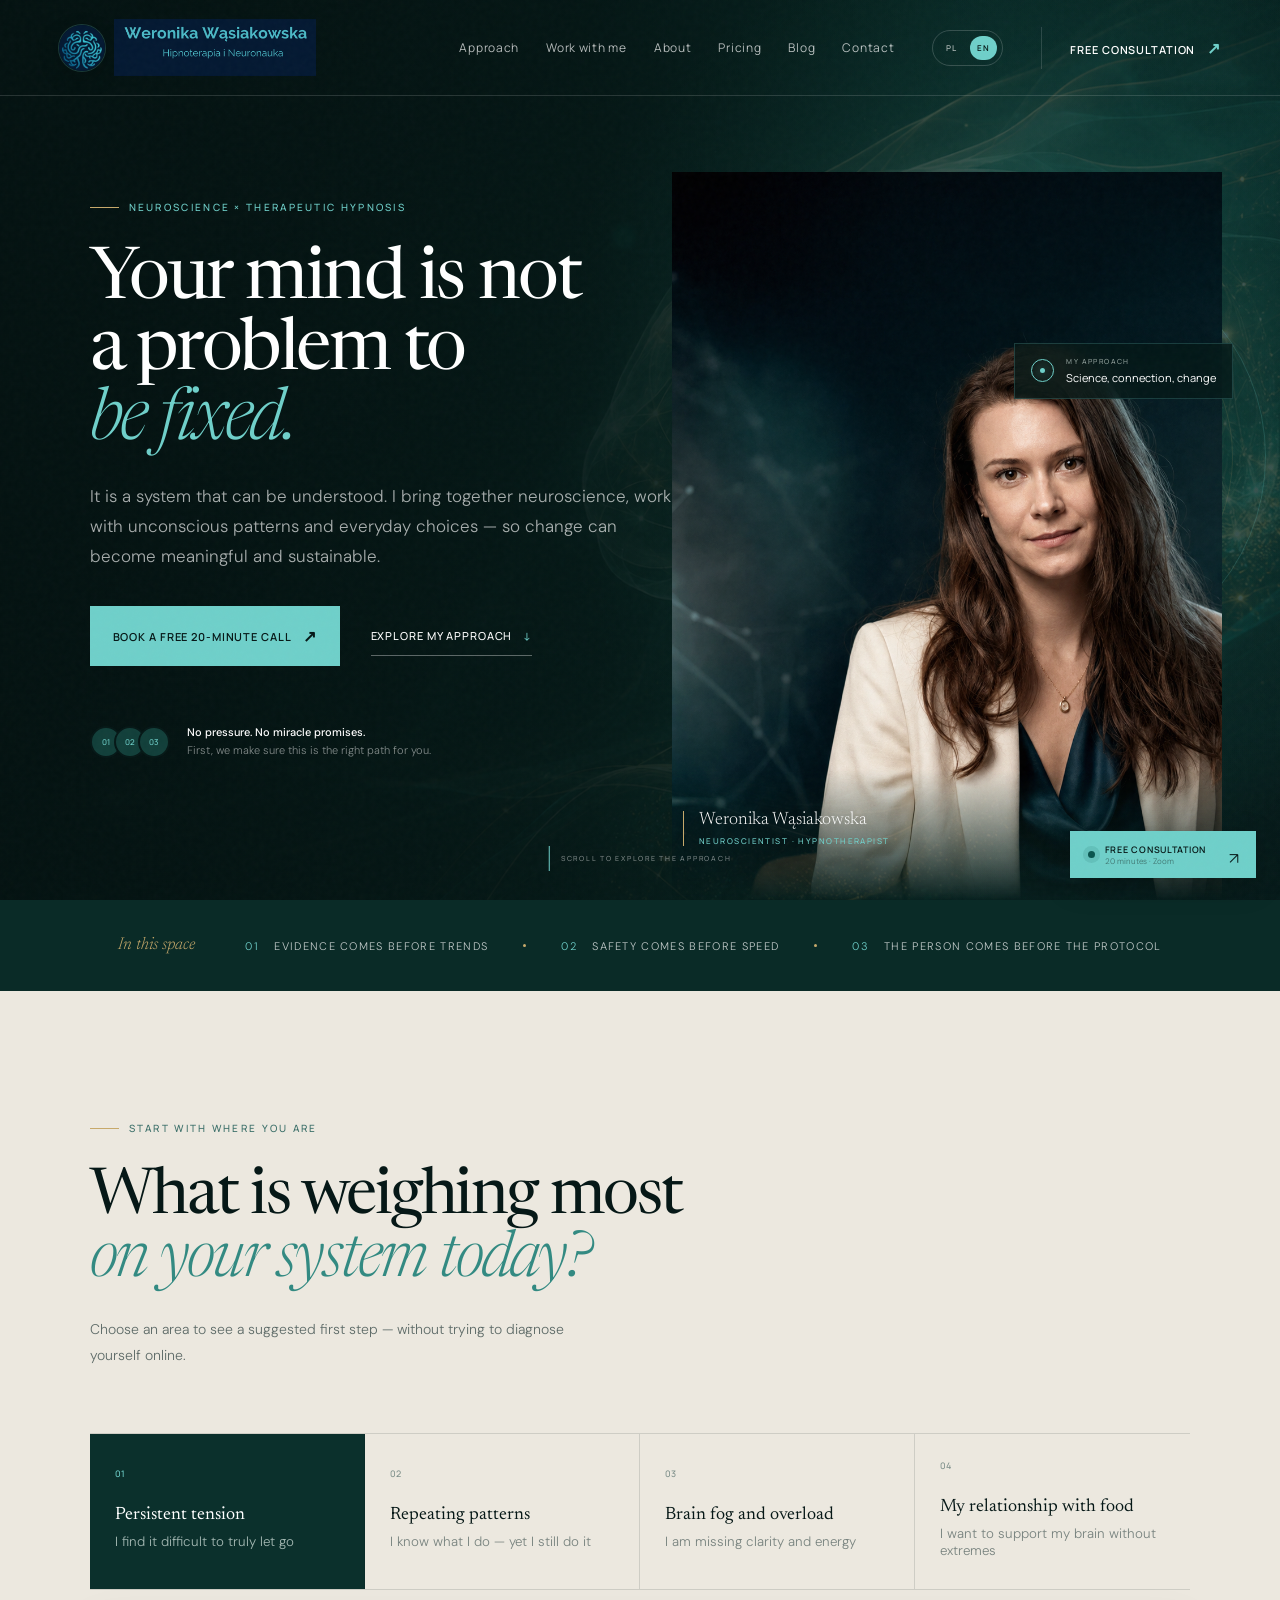
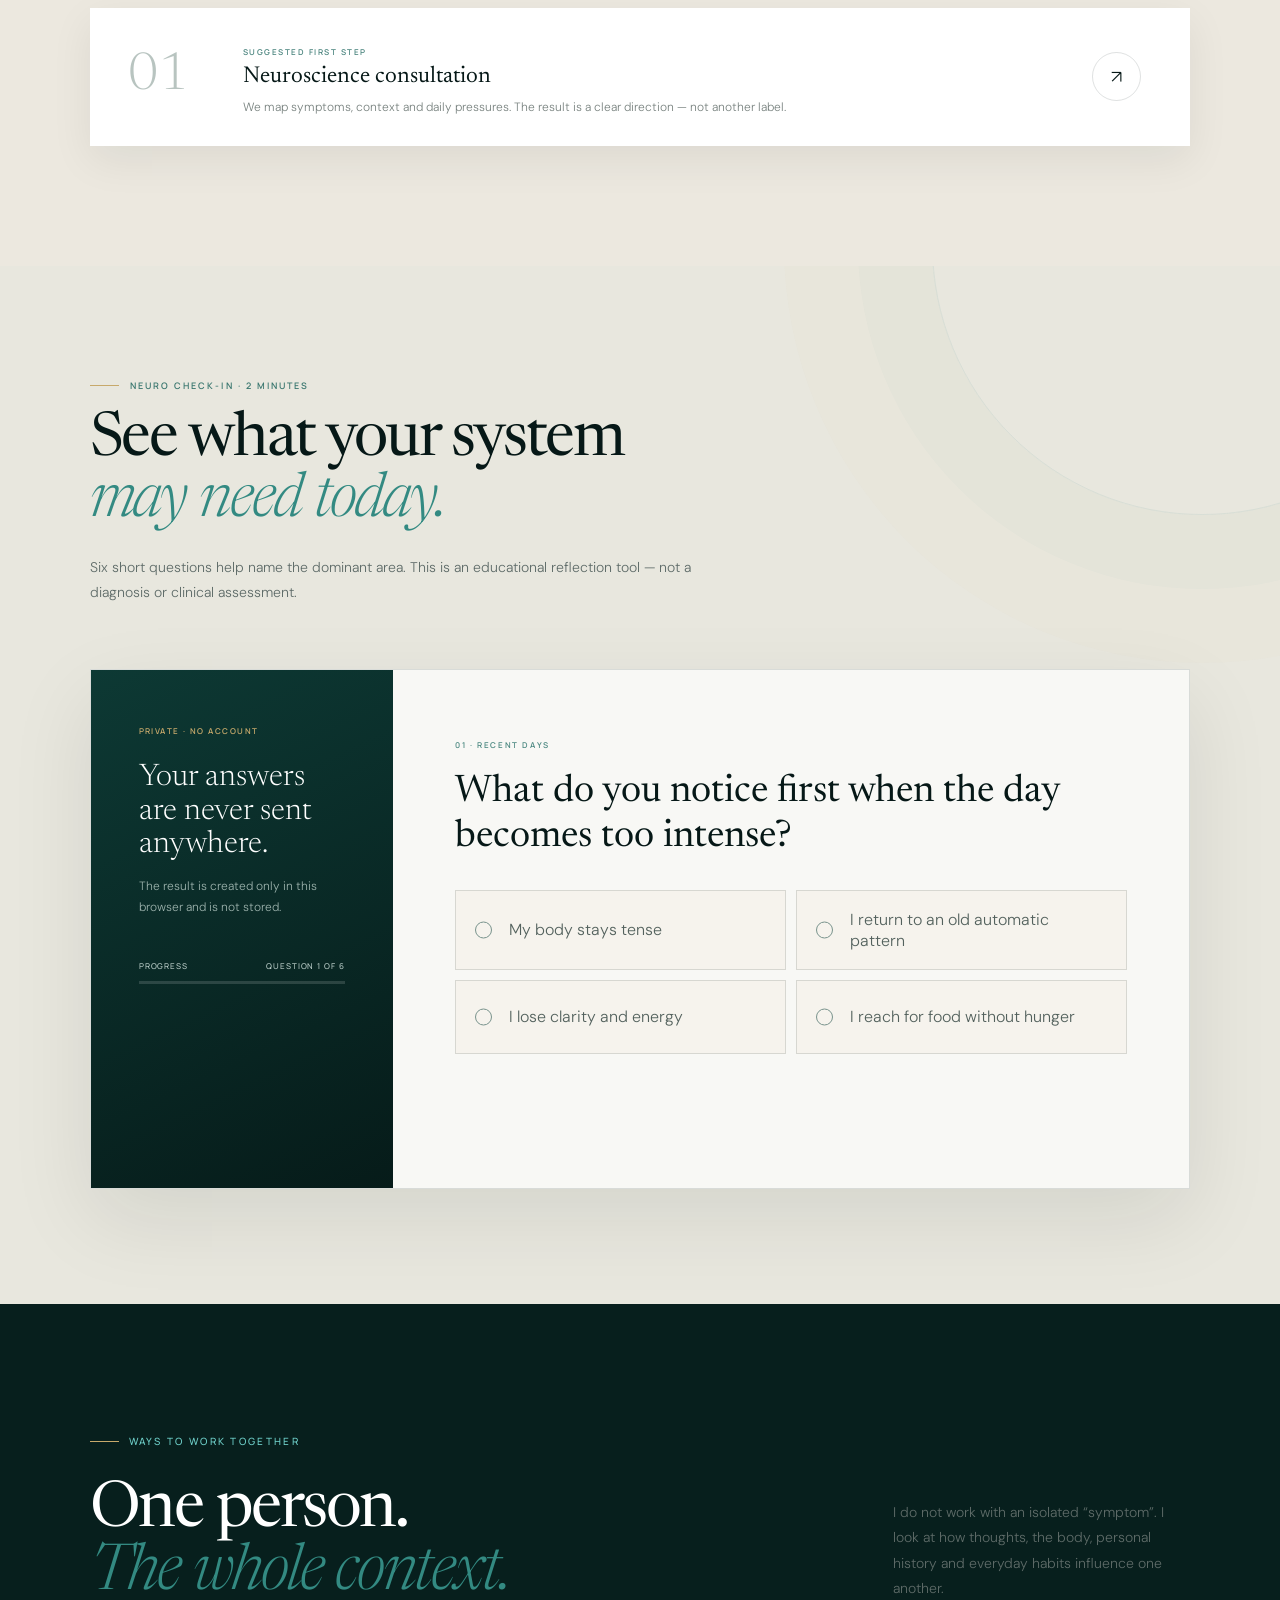
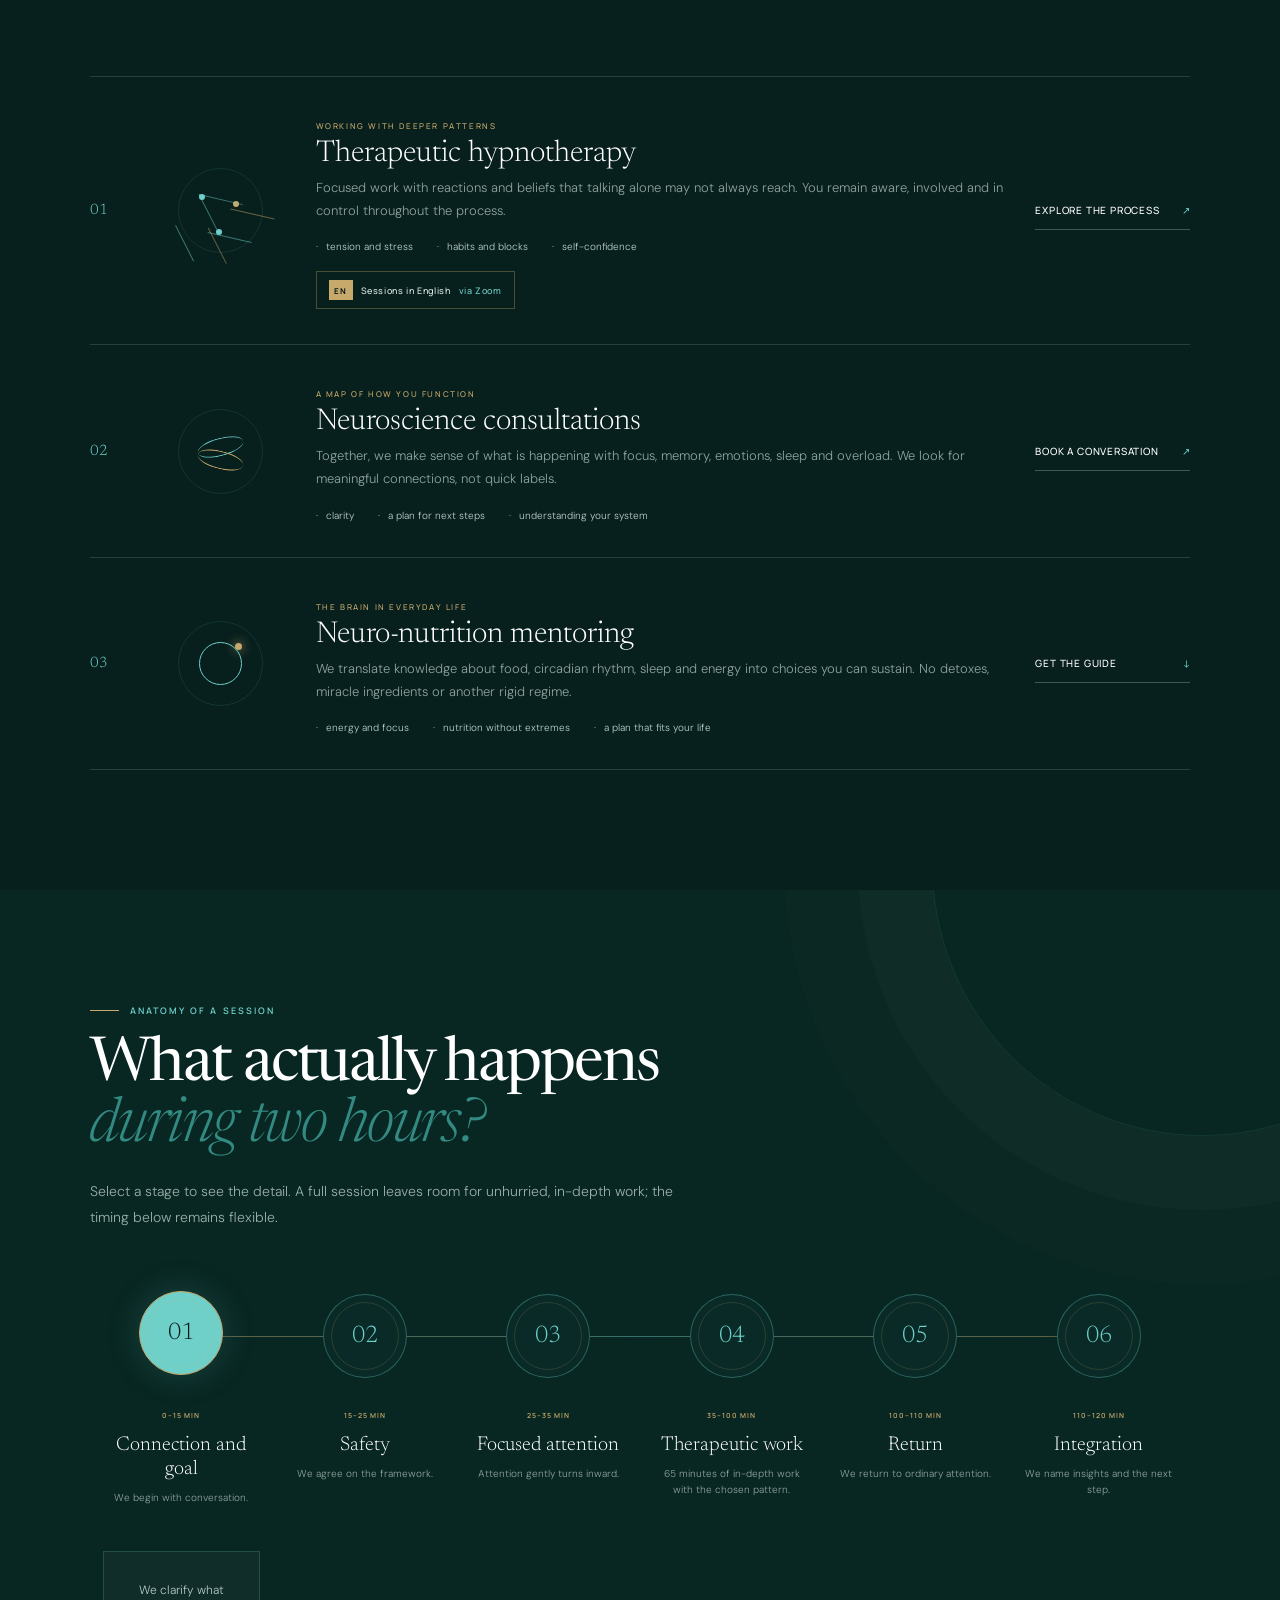
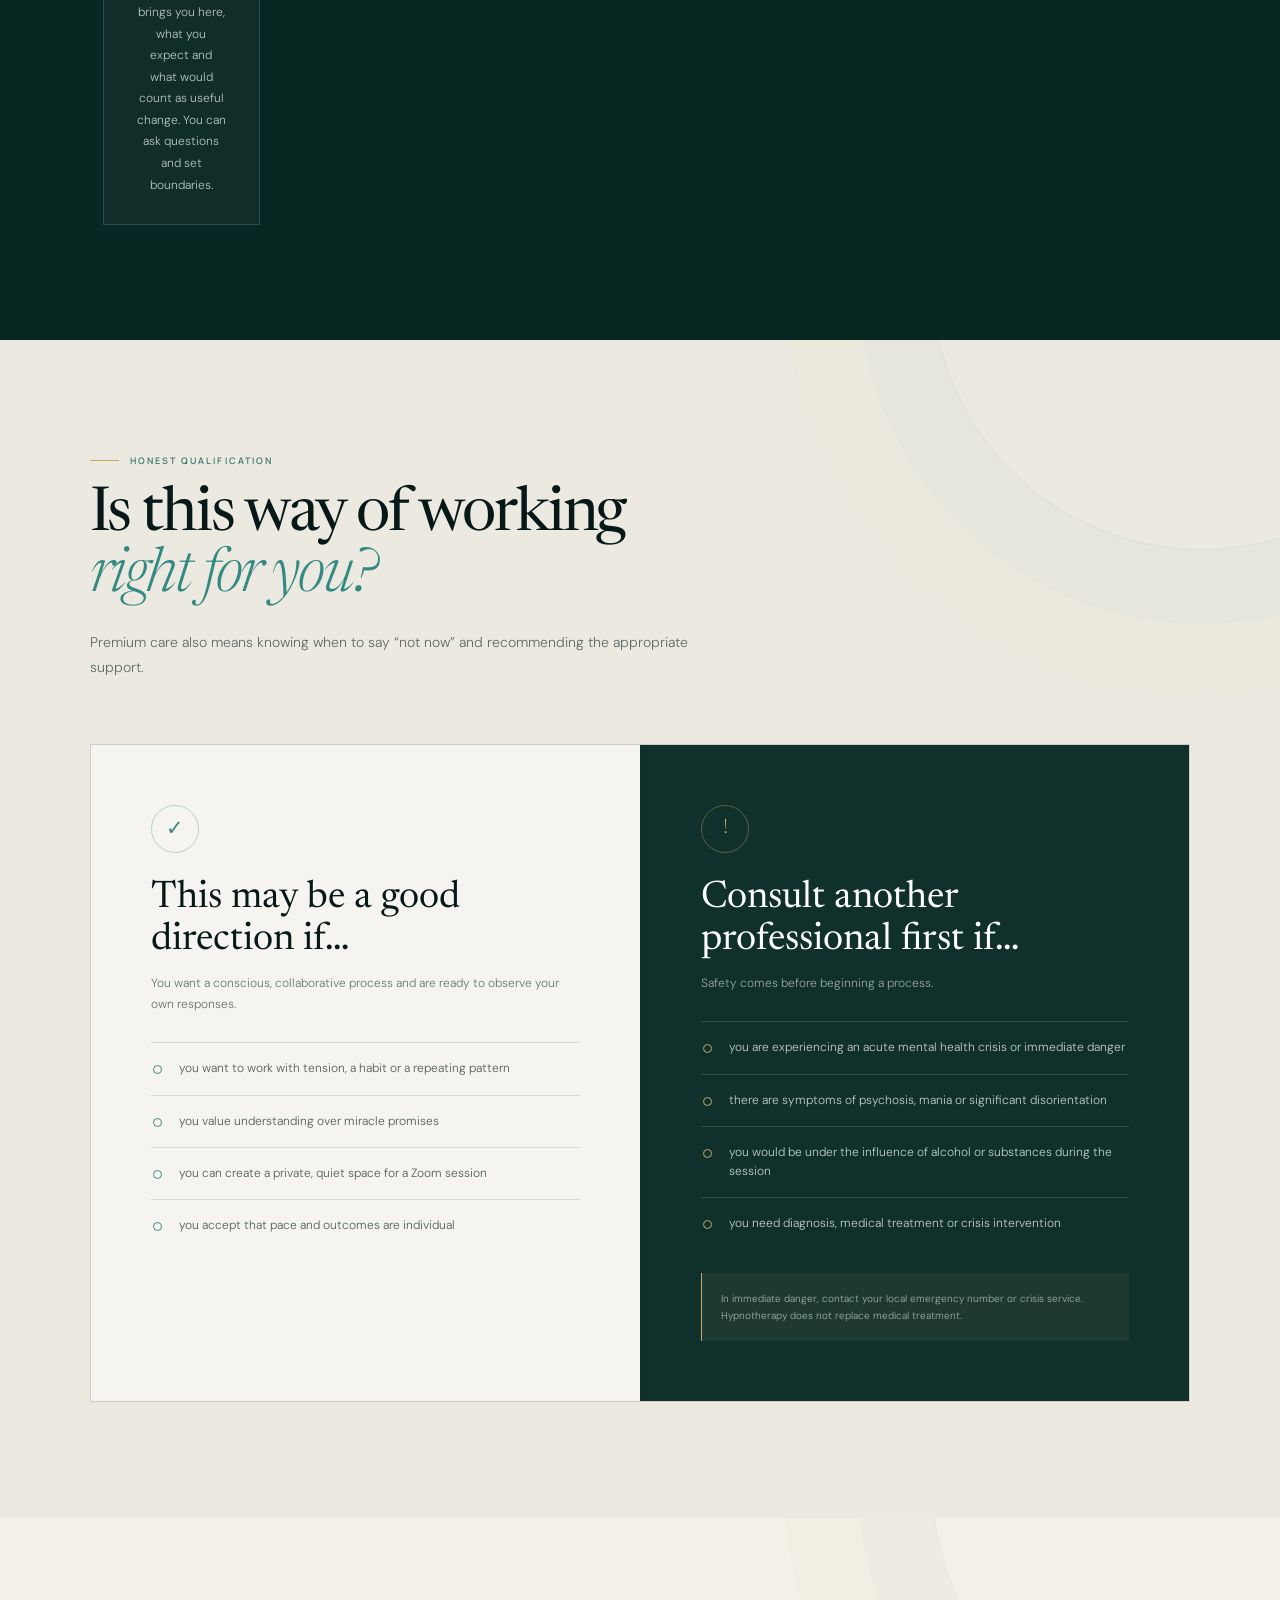
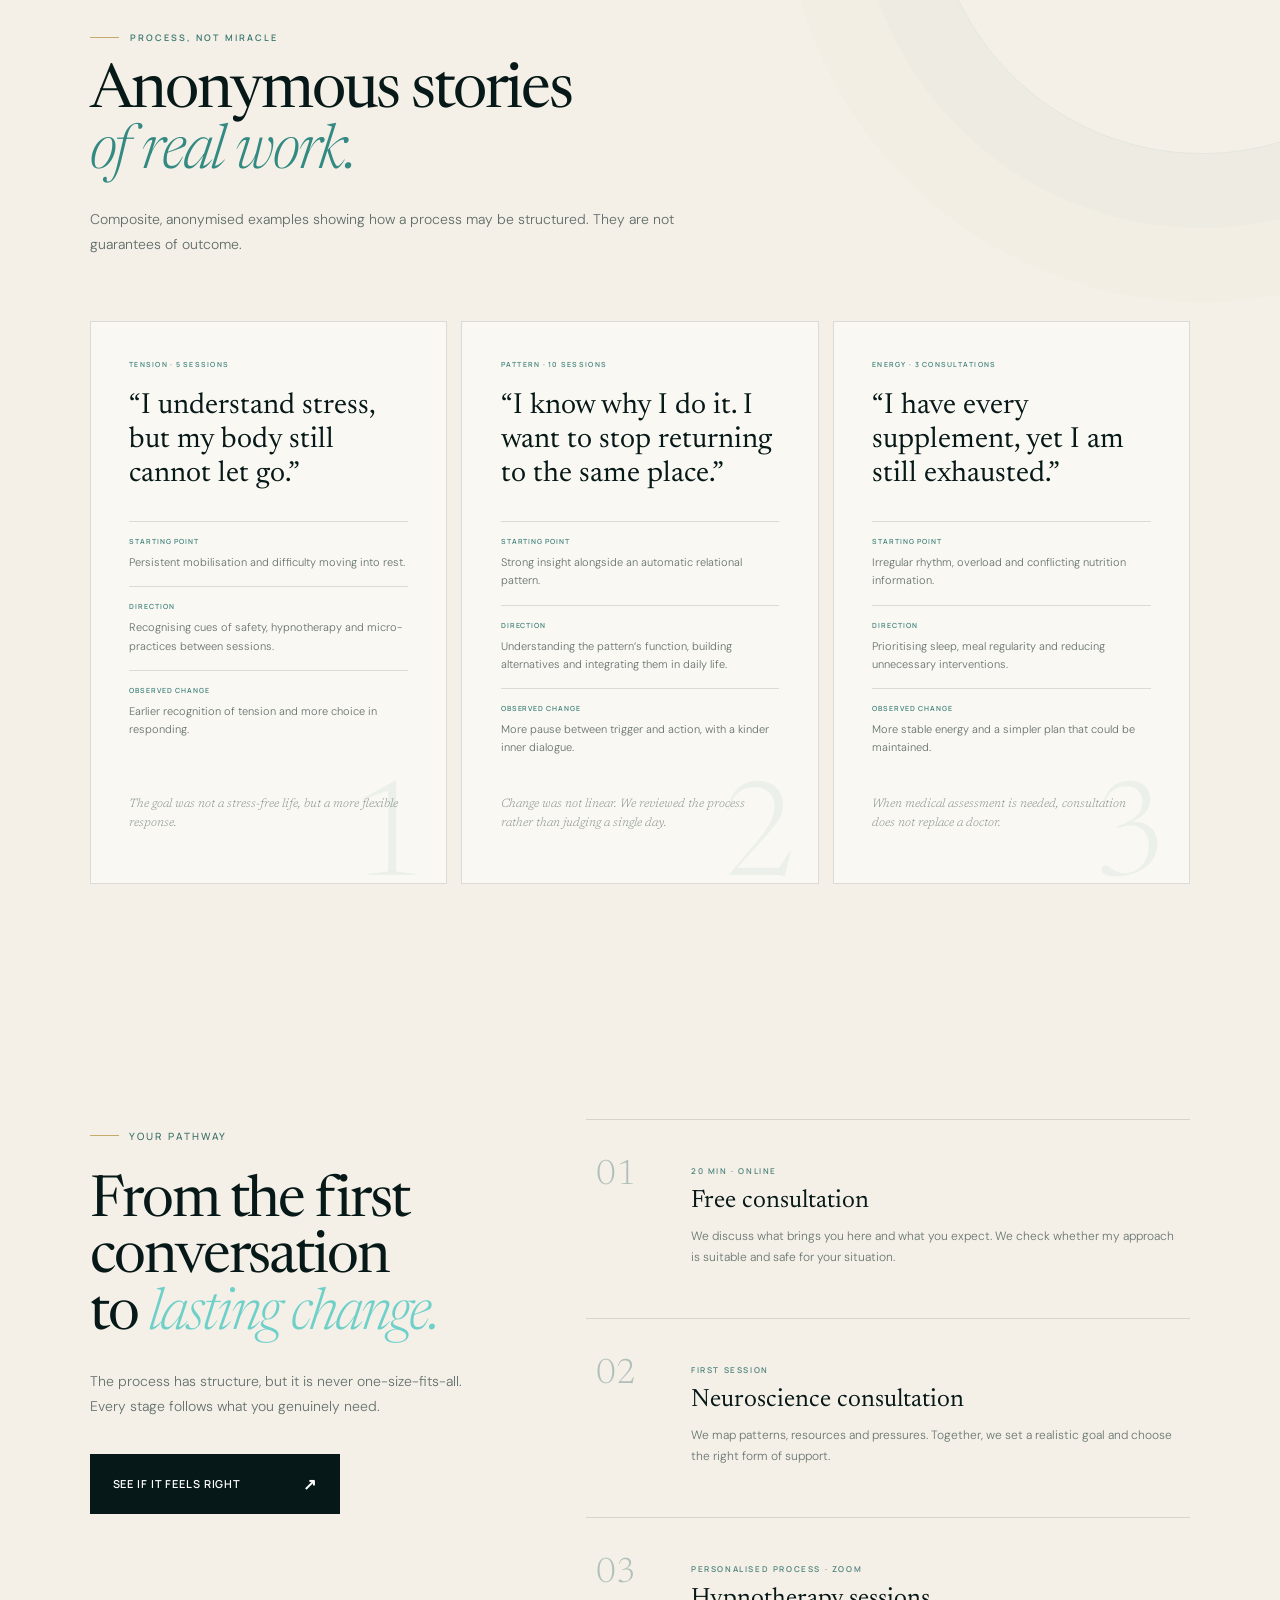
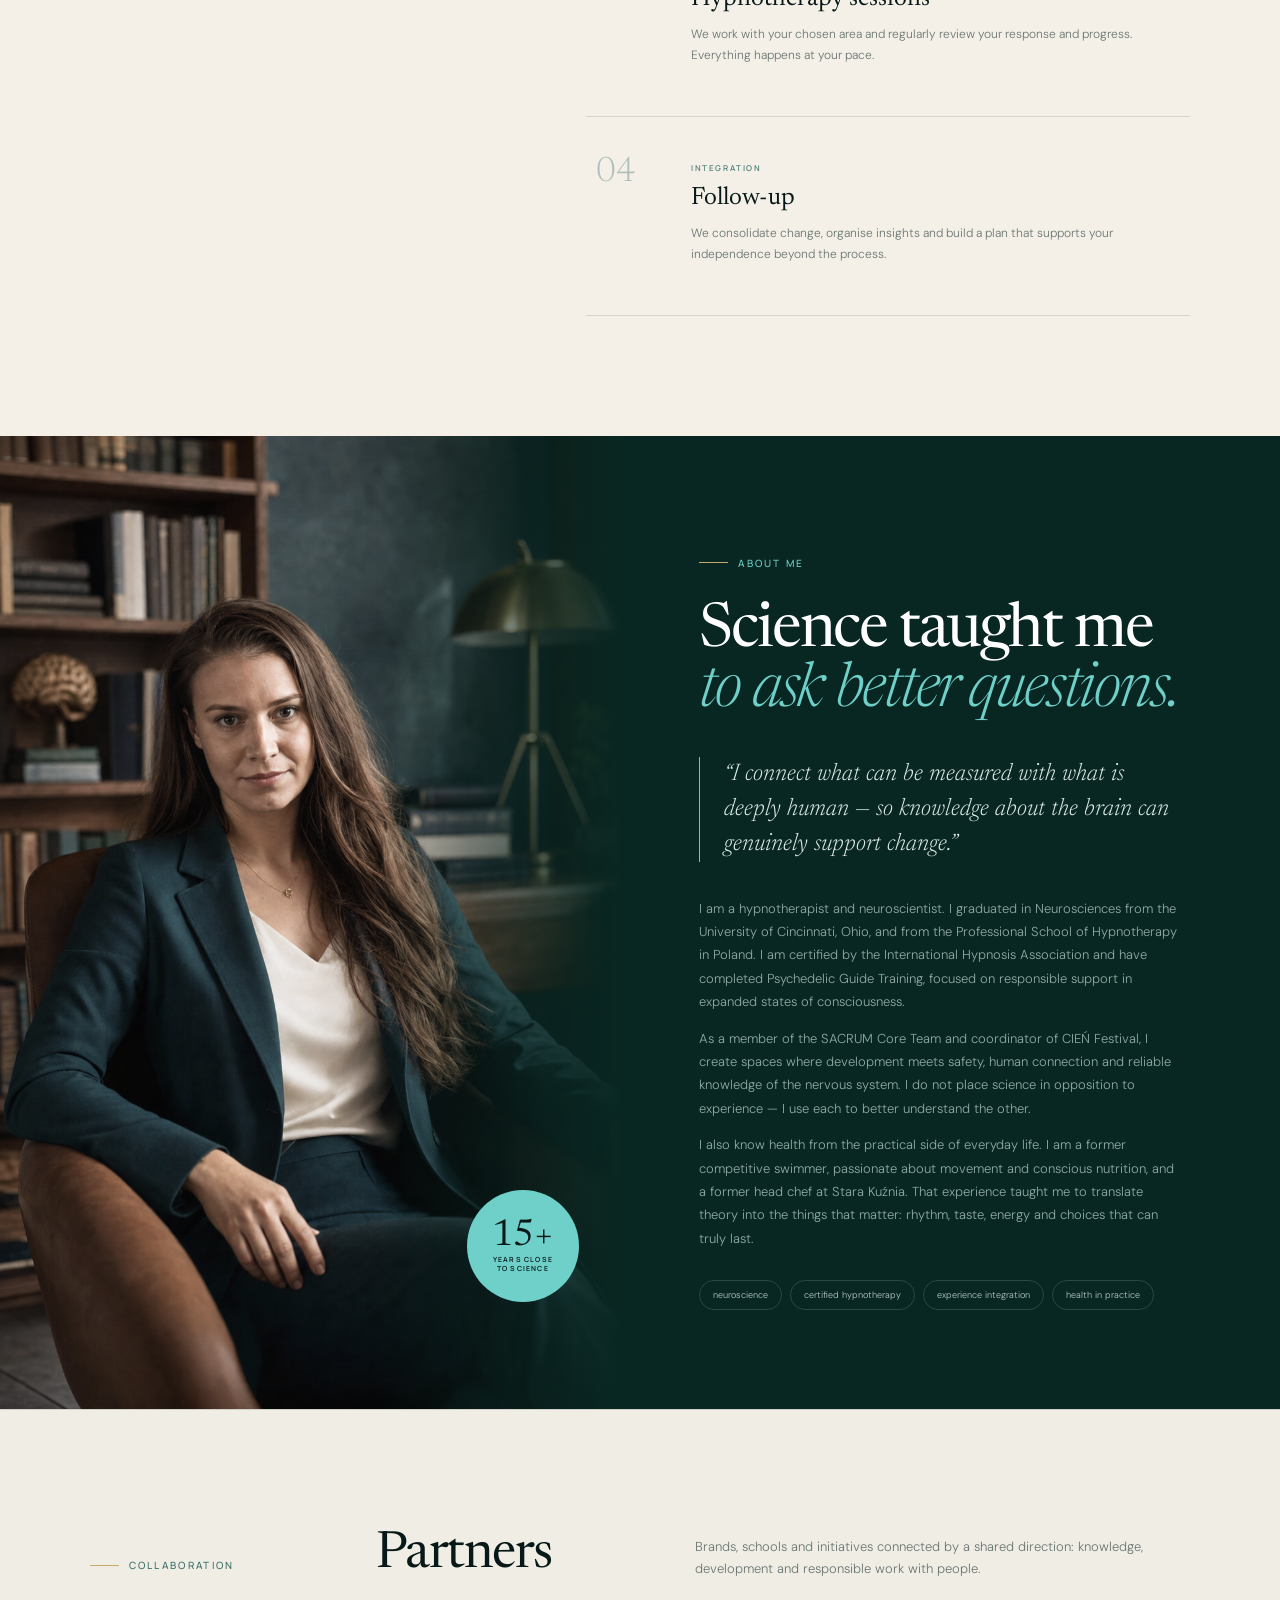
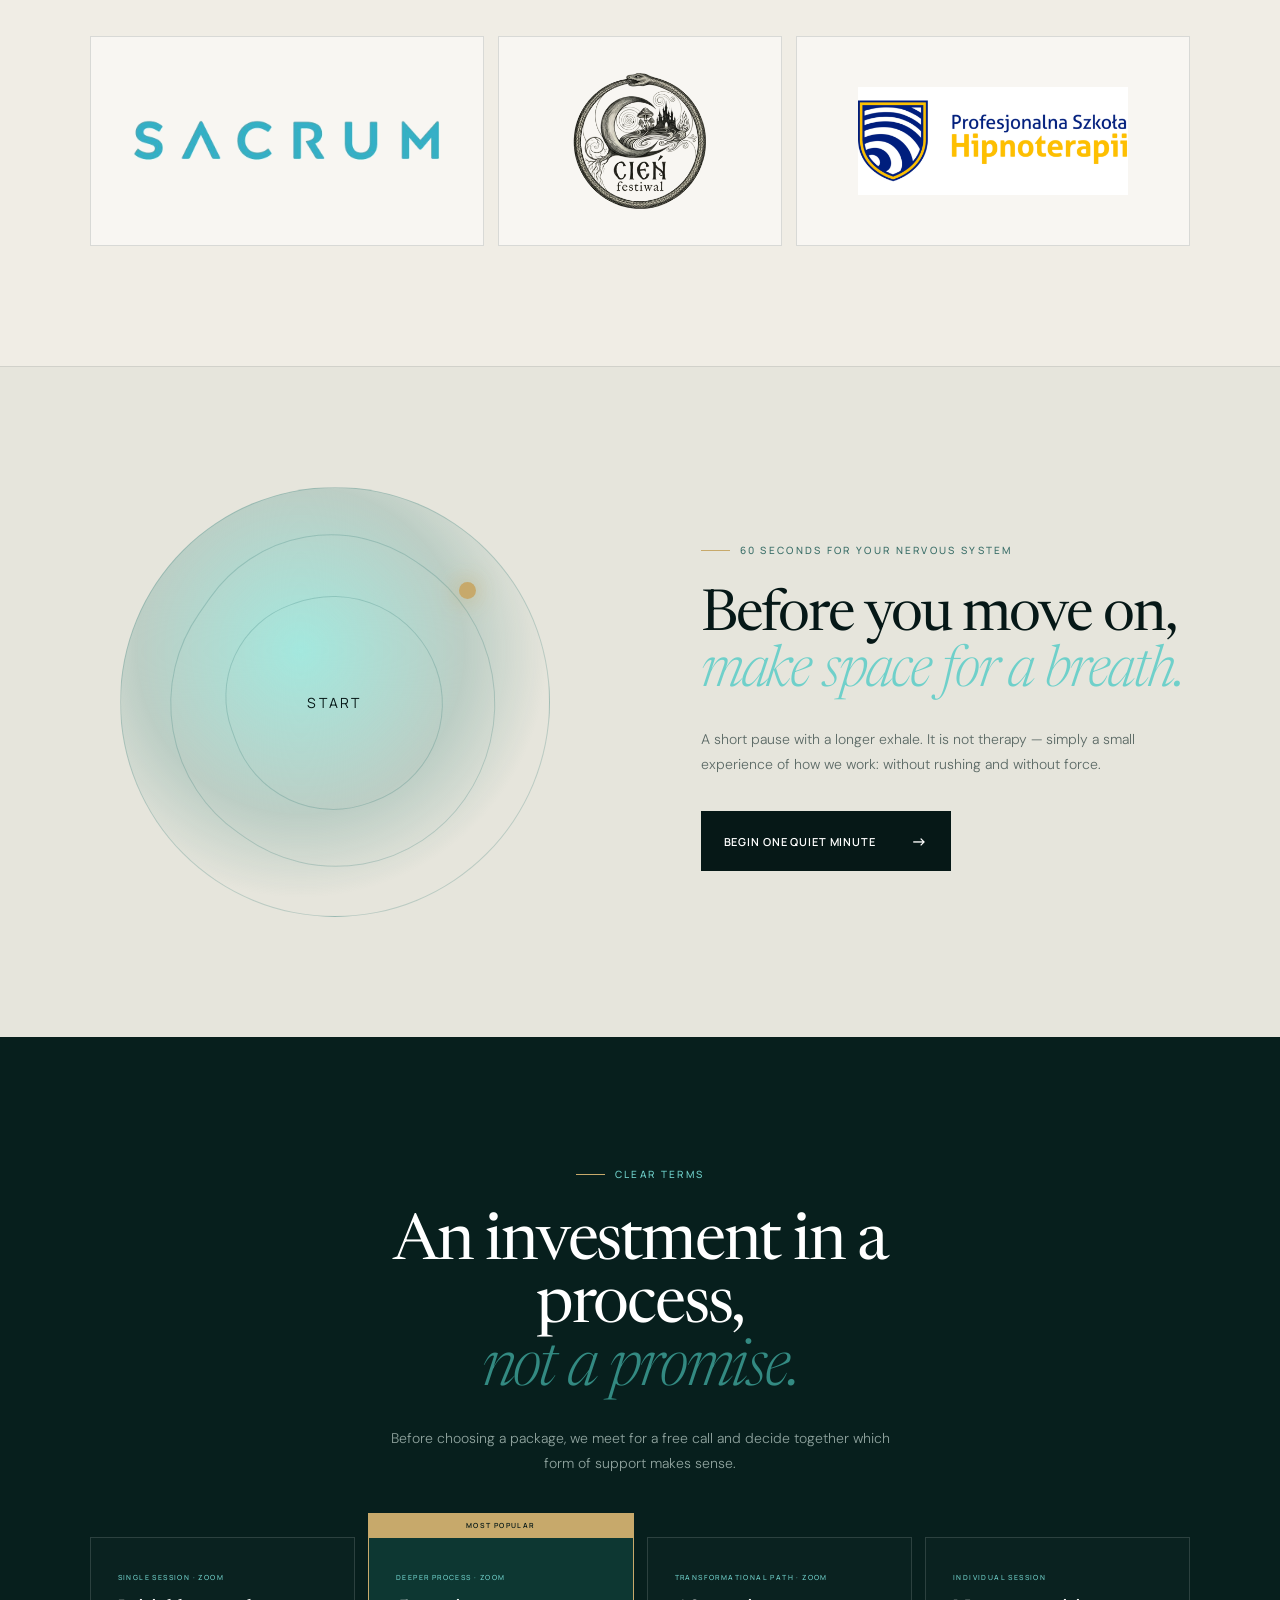
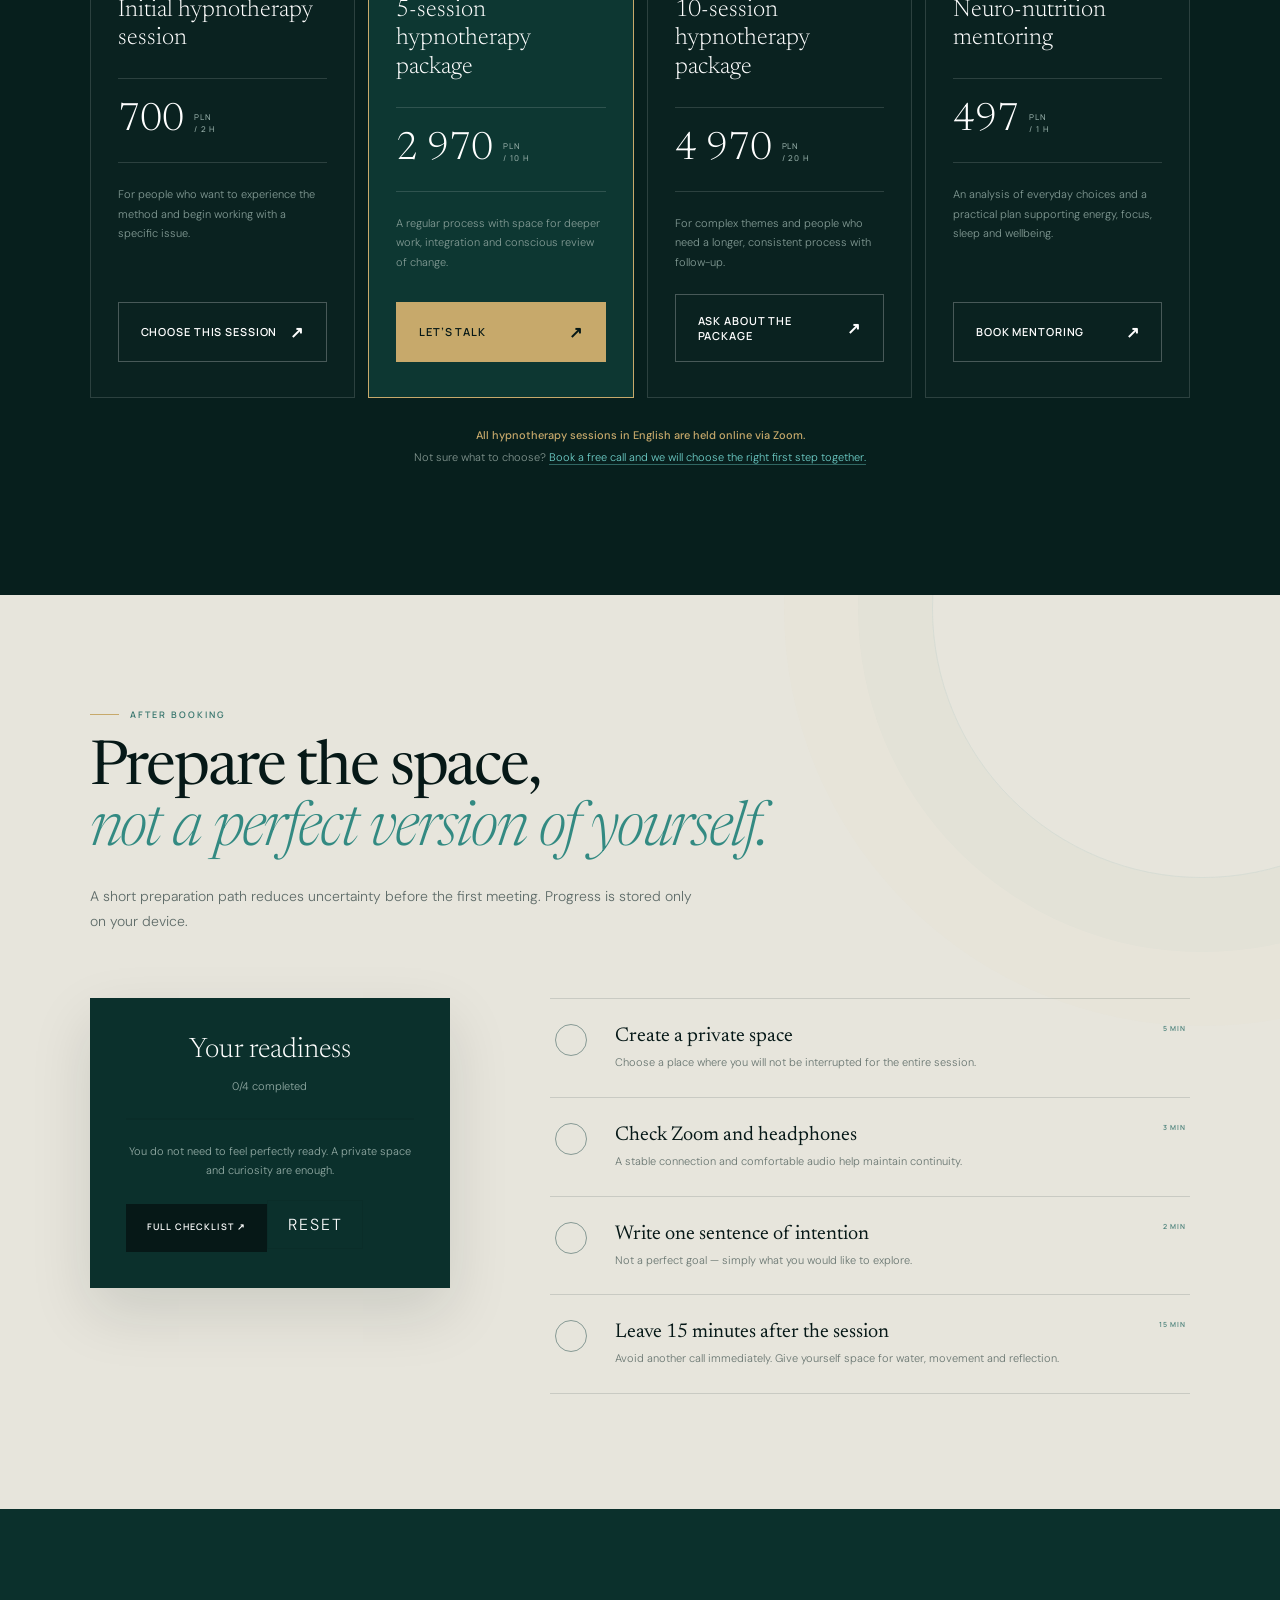
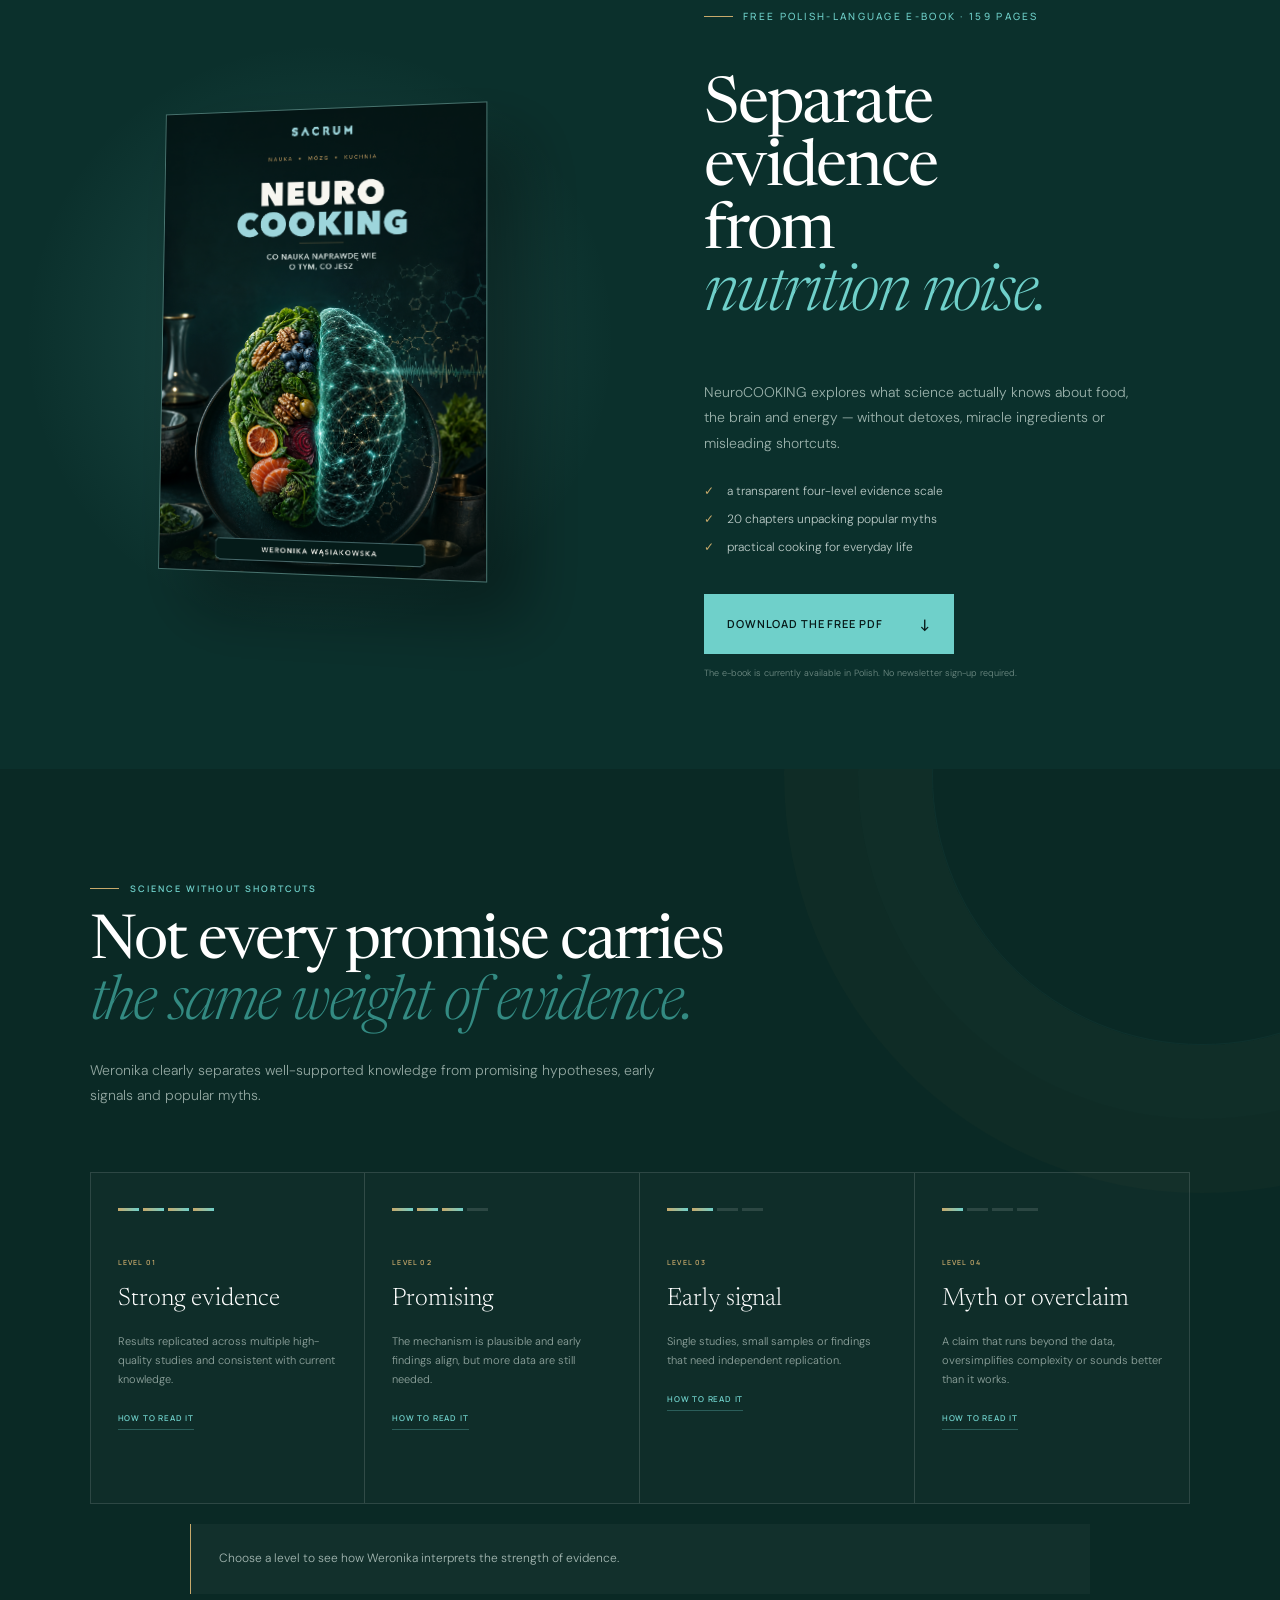
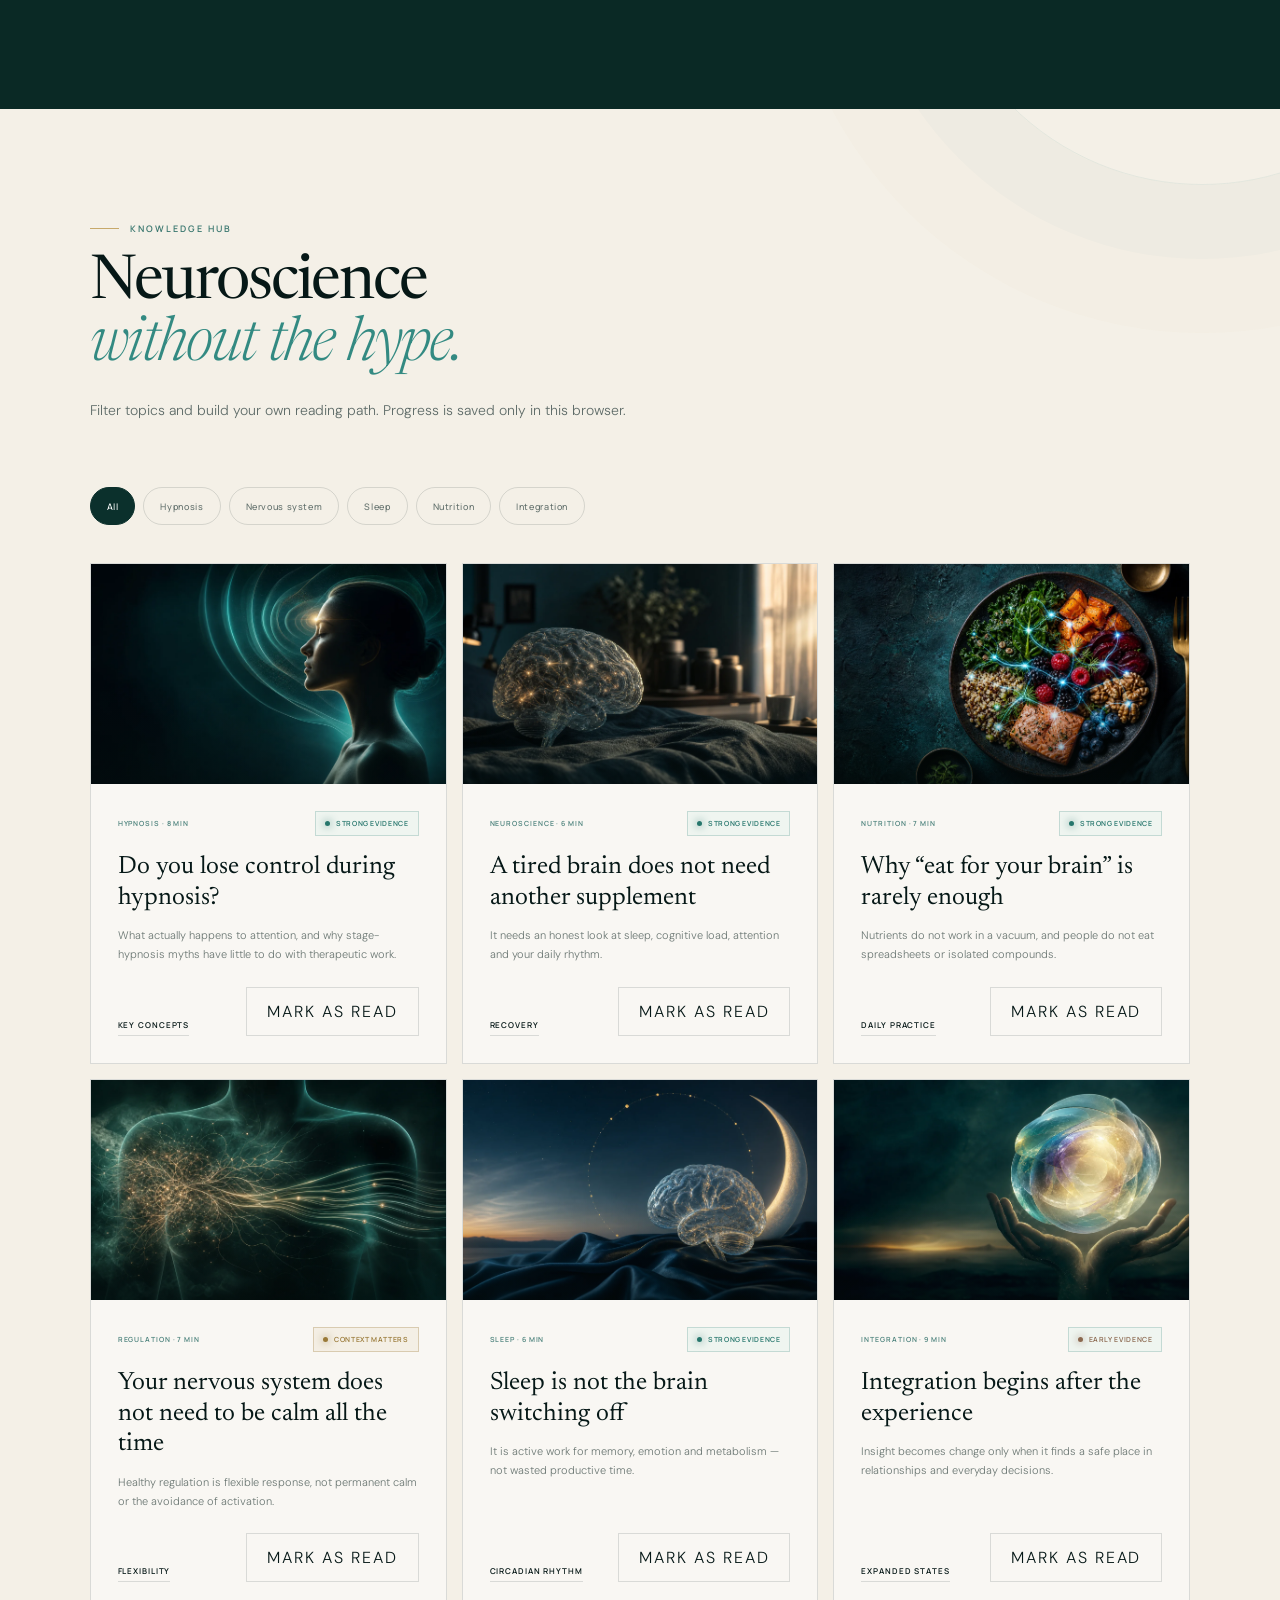
==== commit a52bb55f: "cennik: sesja wstępna hipnoterapii 700 zł / 2h" ====
--- a/en.html
+++ b/en.html
@@ -200,7 +200,7 @@
         <p>Before choosing a package, we meet for a free call and decide together which form of support makes sense.</p>
       </div>
       <div class="pricing-grid">
-        <article class="price-card"><small>SINGLE SESSION · ZOOM</small><h3>Initial hypnotherapy<br>session</h3><div class="price"><strong>297</strong><span>PLN<br>/ 1 H</span></div><p>For people who want to experience the method and begin working with a specific issue.</p><a class="button button-outline cal-link" href="https://cal.com/weronika-wasiakowska" target="_blank" rel="noopener">Choose this session <span>↗</span></a></article>
+        <article class="price-card"><small>SINGLE SESSION · ZOOM</small><h3>Initial hypnotherapy<br>session</h3><div class="price"><strong>700</strong><span>PLN<br>/ 2 H</span></div><p>For people who want to experience the method and begin working with a specific issue.</p><a class="button button-outline cal-link" href="https://cal.com/weronika-wasiakowska" target="_blank" rel="noopener">Choose this session <span>↗</span></a></article>
         <article class="price-card popular"><div class="popular-label">MOST POPULAR</div><small>DEEPER PROCESS · ZOOM</small><h3>5-session<br>hypnotherapy package</h3><div class="price"><strong>2 970</strong><span>PLN<br>/ 10 H</span></div><p>A regular process with space for deeper work, integration and conscious review of change.</p><a class="button button-gold cal-link" href="https://cal.com/weronika-wasiakowska" target="_blank" rel="noopener">Let’s talk <span>↗</span></a></article>
         <article class="price-card"><small>TRANSFORMATIONAL PATH · ZOOM</small><h3>10-session<br>hypnotherapy package</h3><div class="price"><strong>4 970</strong><span>PLN<br>/ 20 H</span></div><p>For complex themes and people who need a longer, consistent process with follow-up.</p><a class="button button-outline cal-link" href="https://cal.com/weronika-wasiakowska" target="_blank" rel="noopener">Ask about the package <span>↗</span></a></article>
         <article class="price-card nutrition"><small>INDIVIDUAL SESSION</small><h3>Neuro-nutrition<br>mentoring</h3><div class="price"><strong>497</strong><span>PLN<br>/ 1 H</span></div><p>An analysis of everyday choices and a practical plan supporting energy, focus, sleep and wellbeing.</p><a class="button button-outline cal-link" href="https://cal.com/weronika-wasiakowska" target="_blank" rel="noopener">Book mentoring <span>↗</span></a></article>
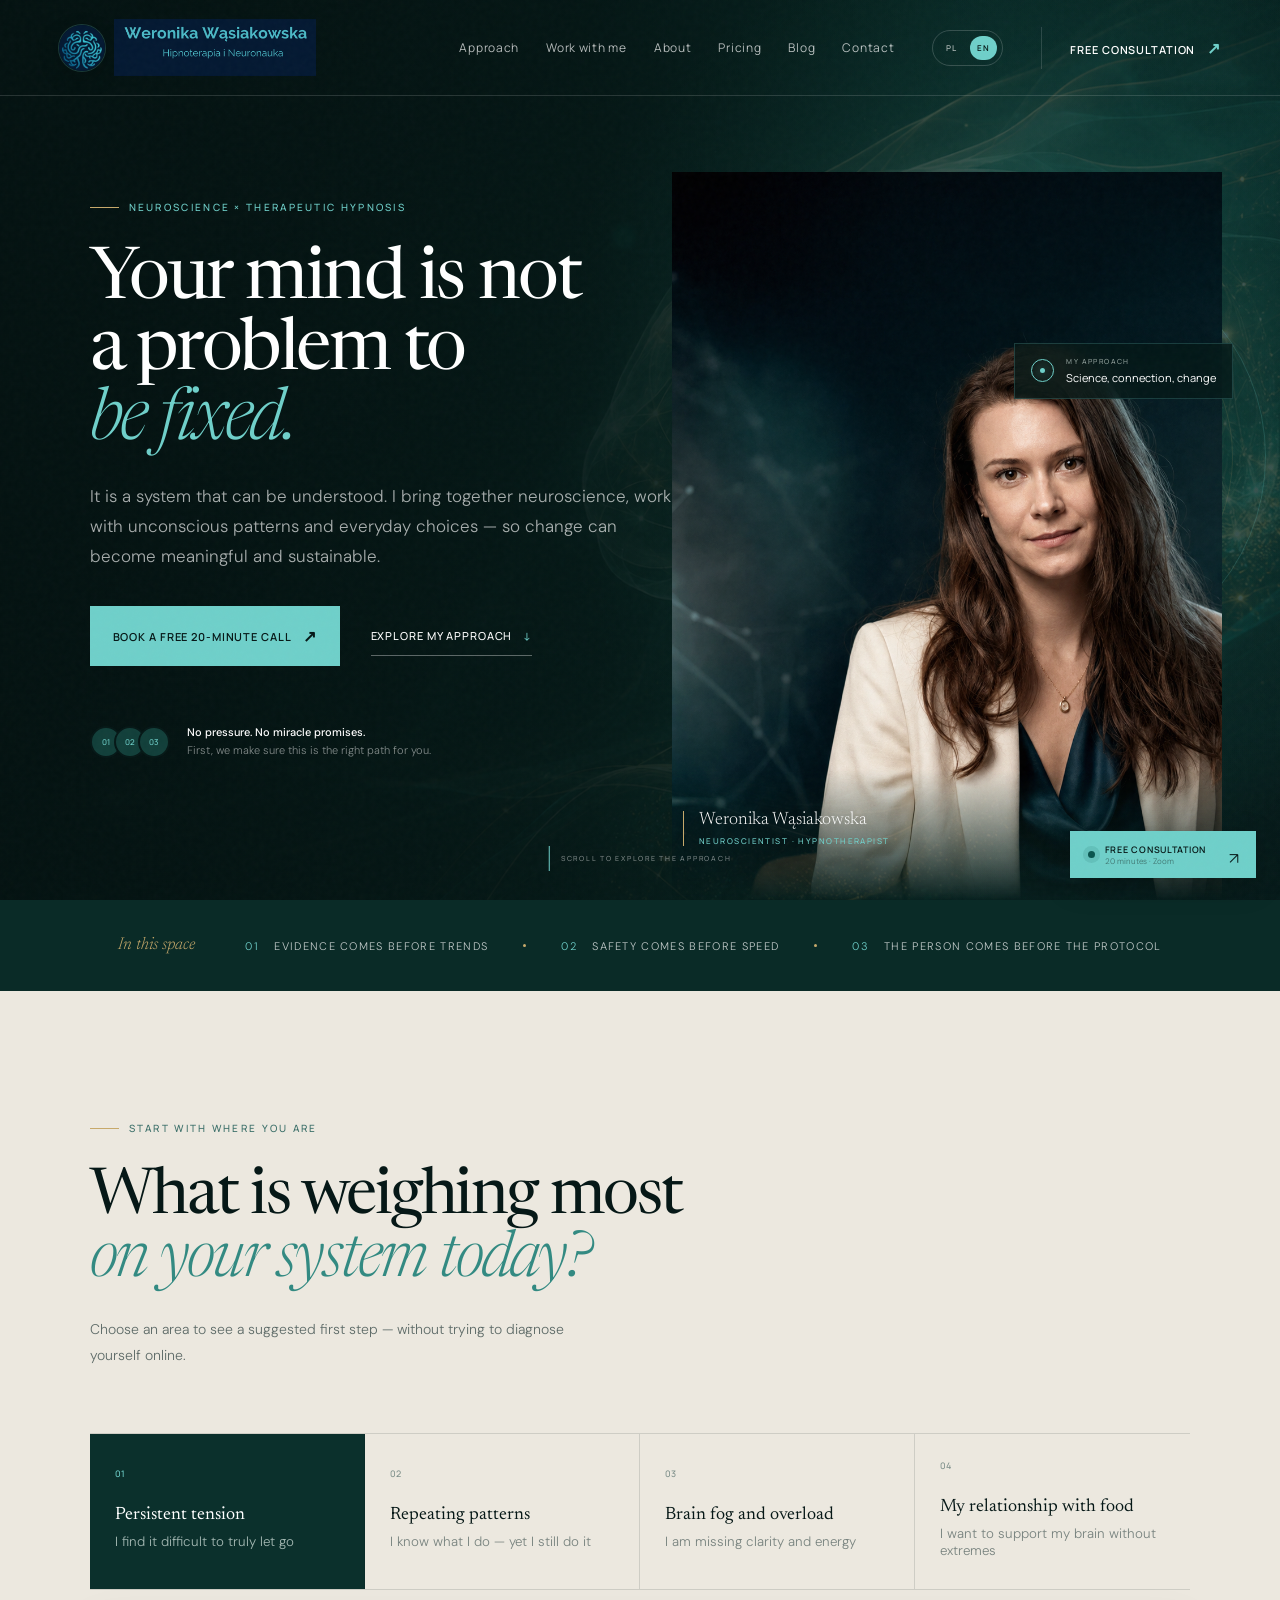
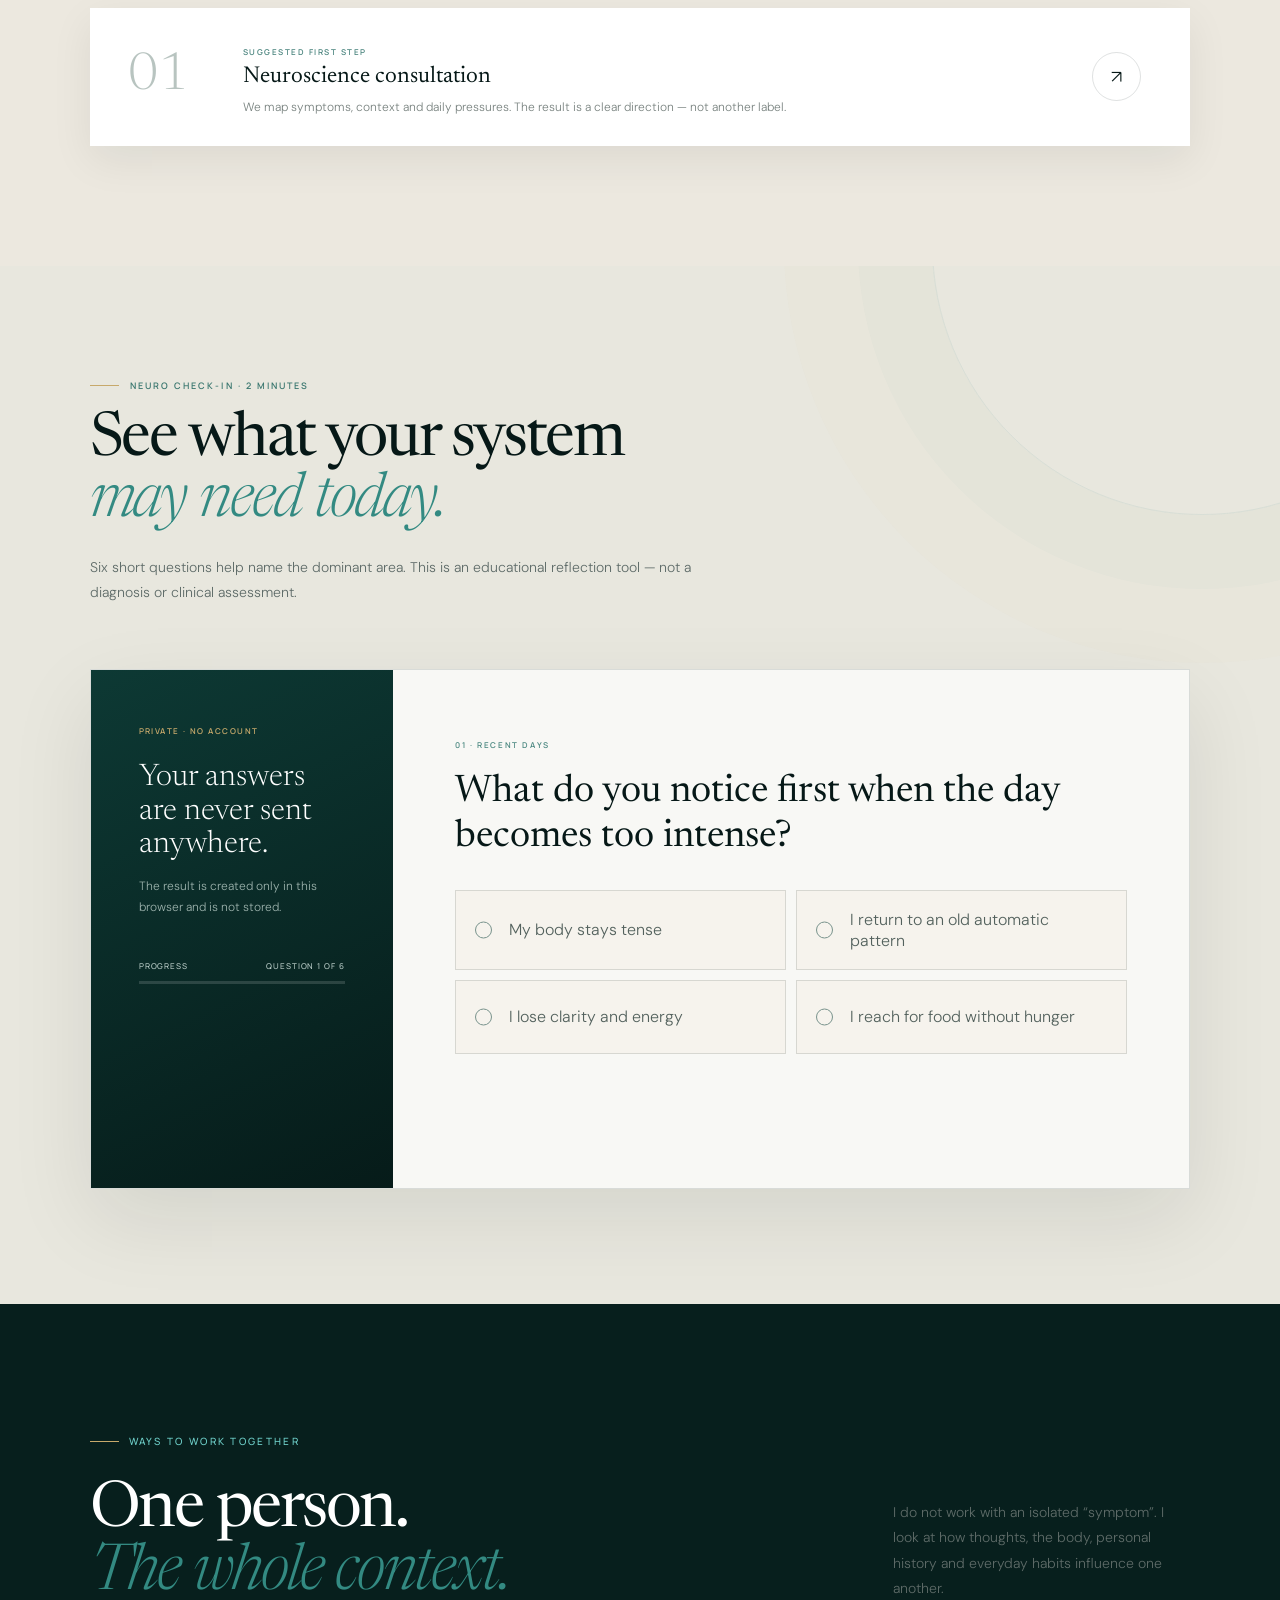
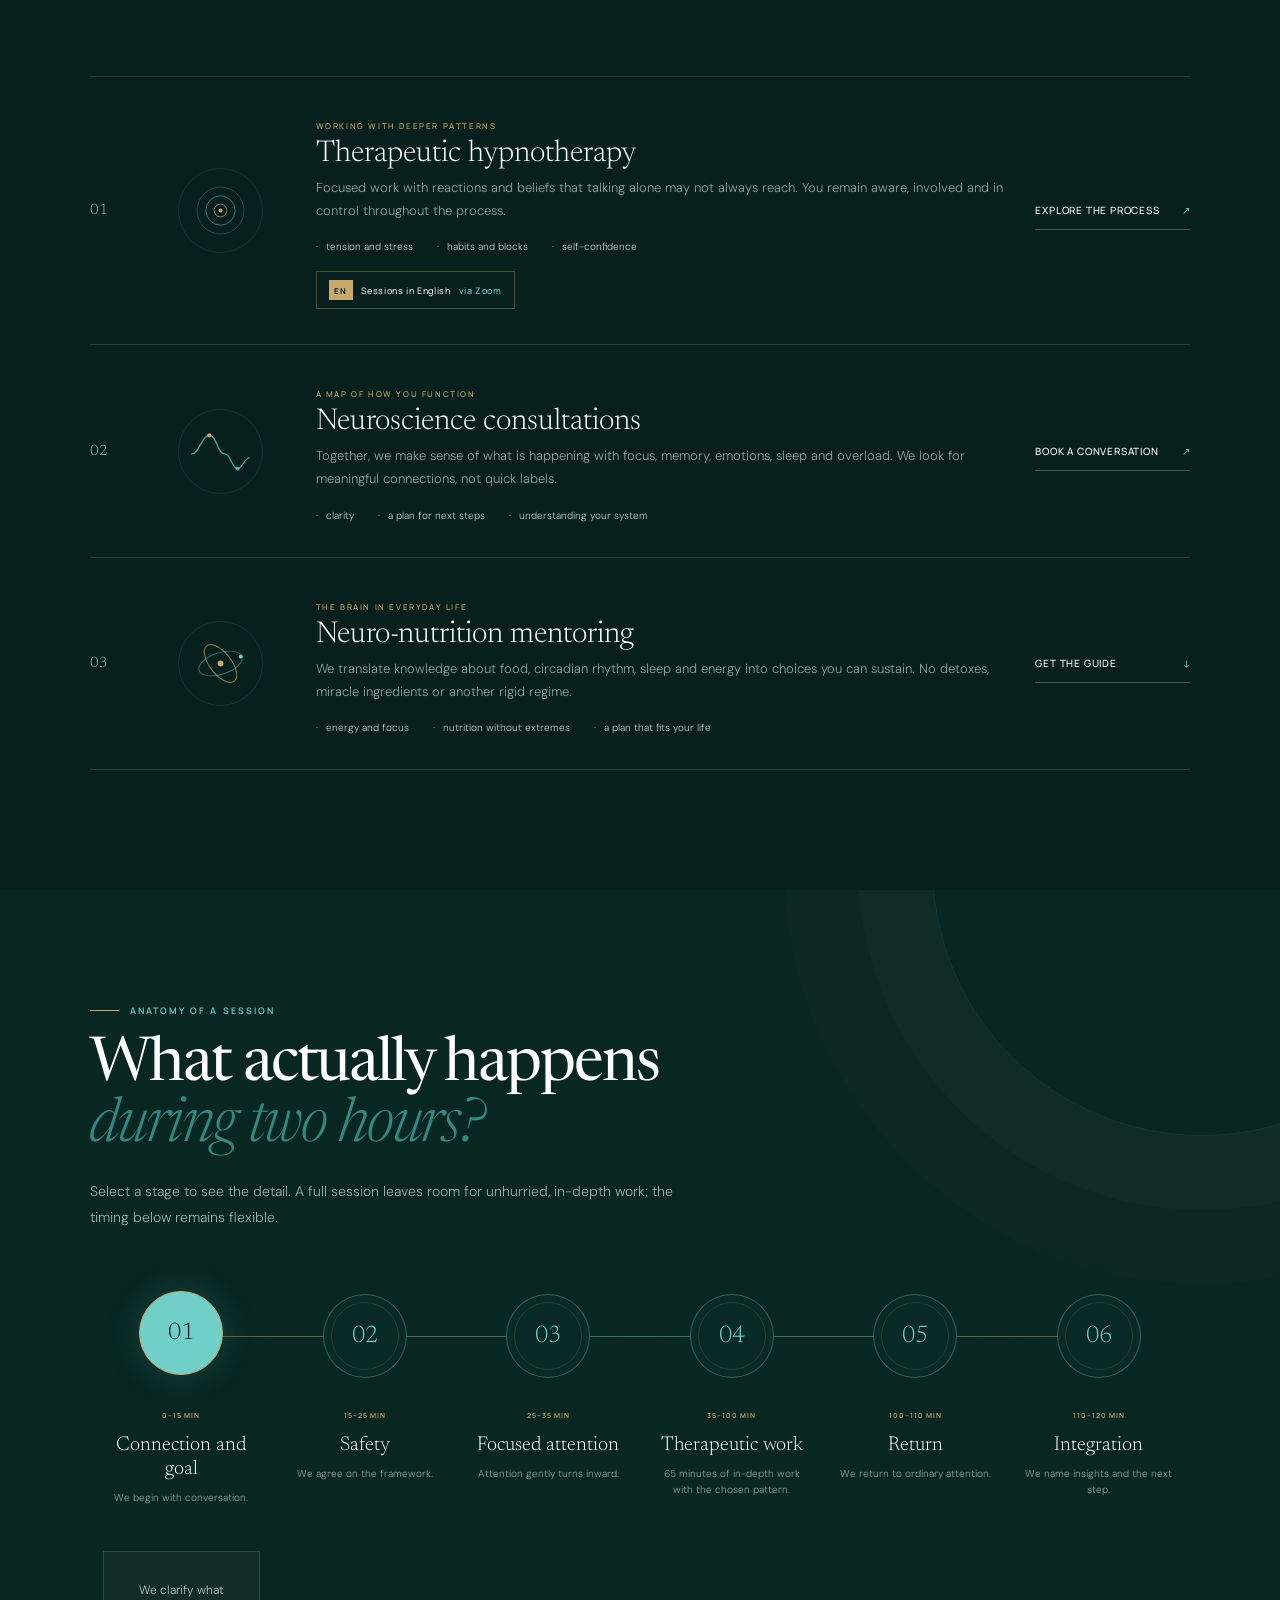
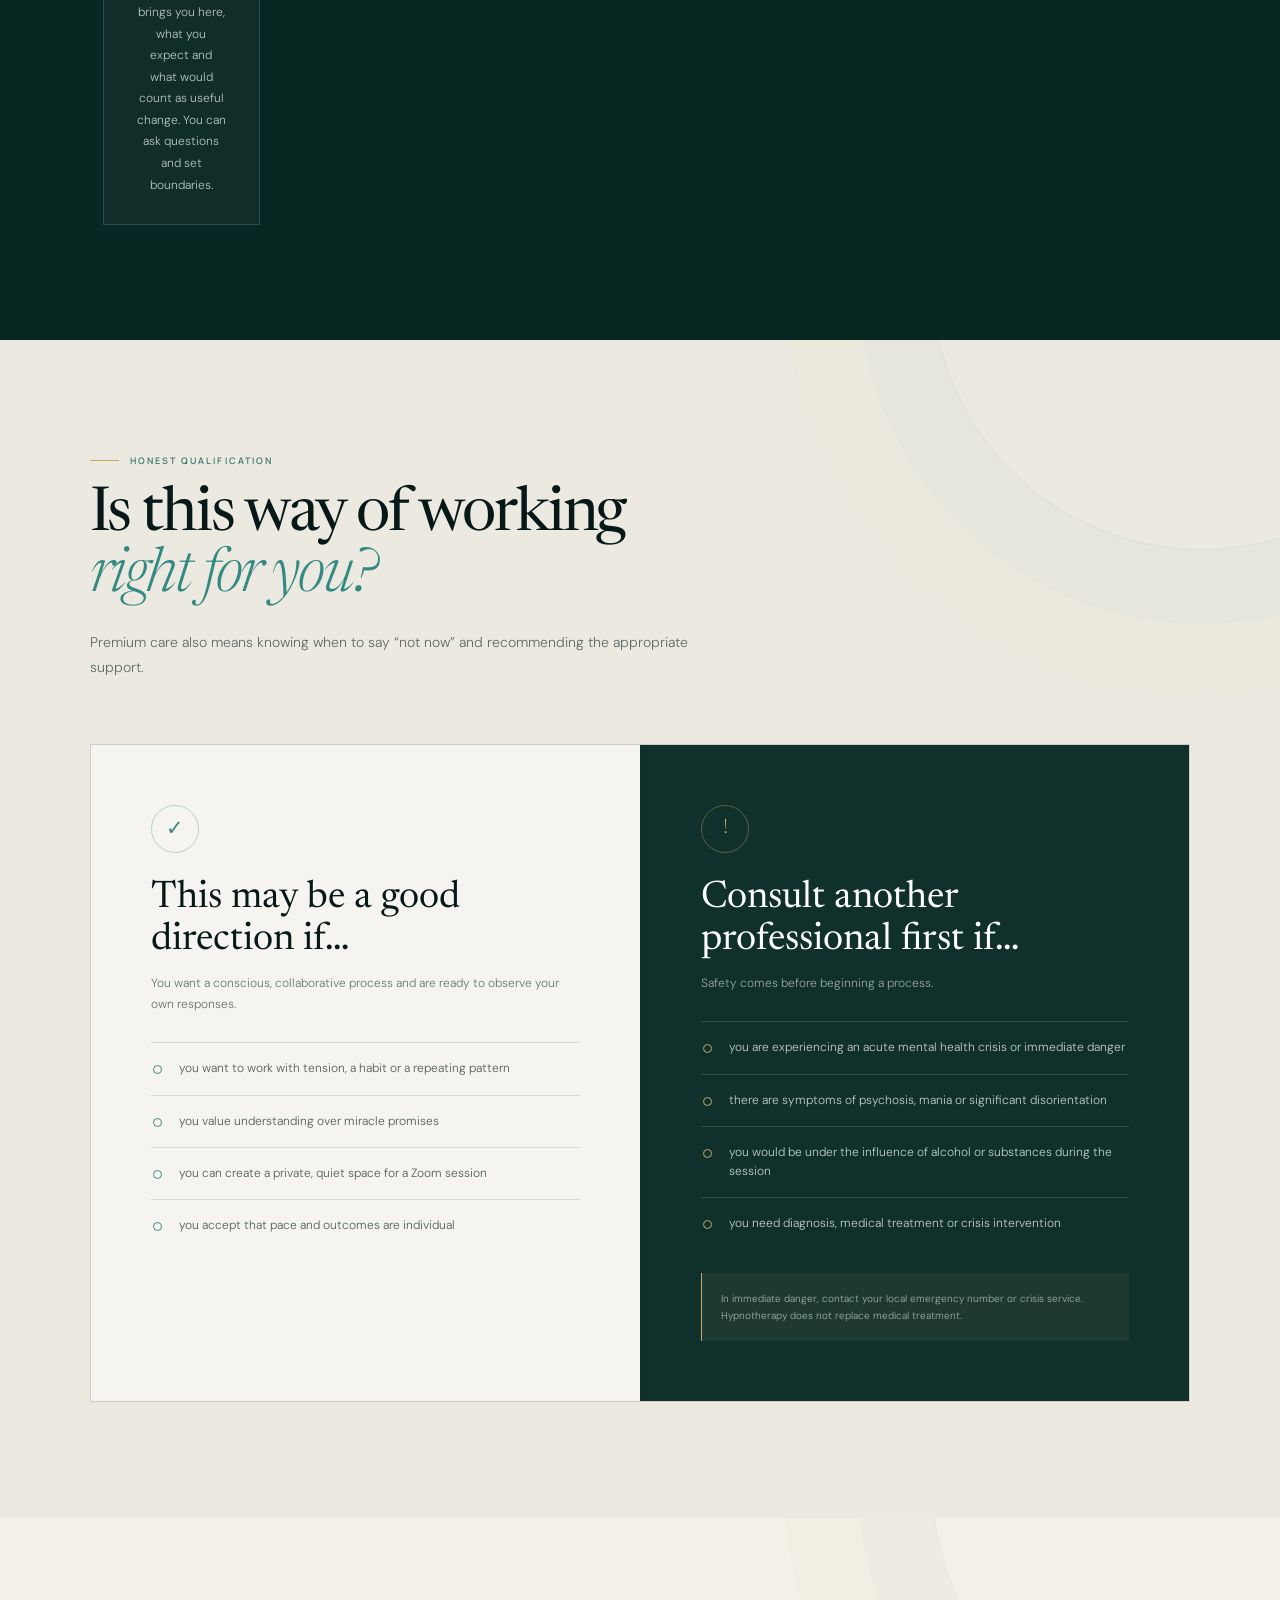
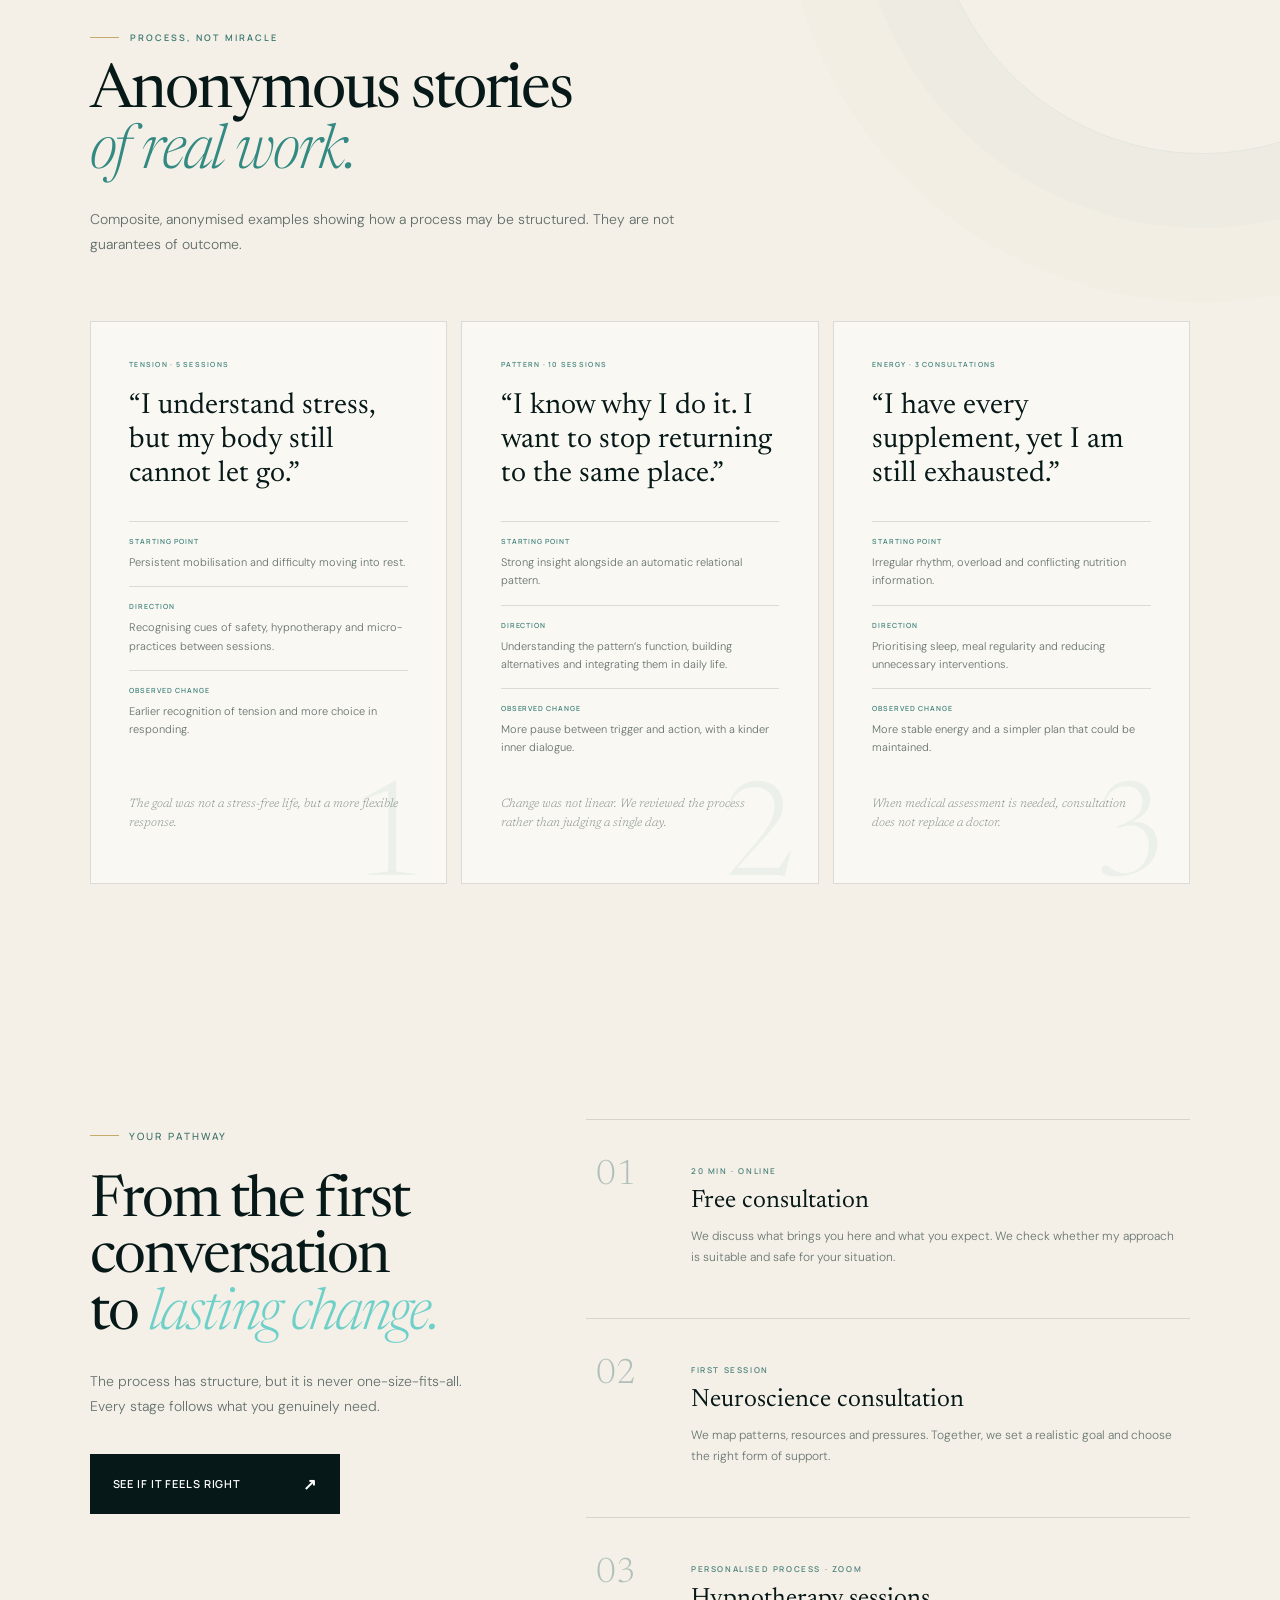
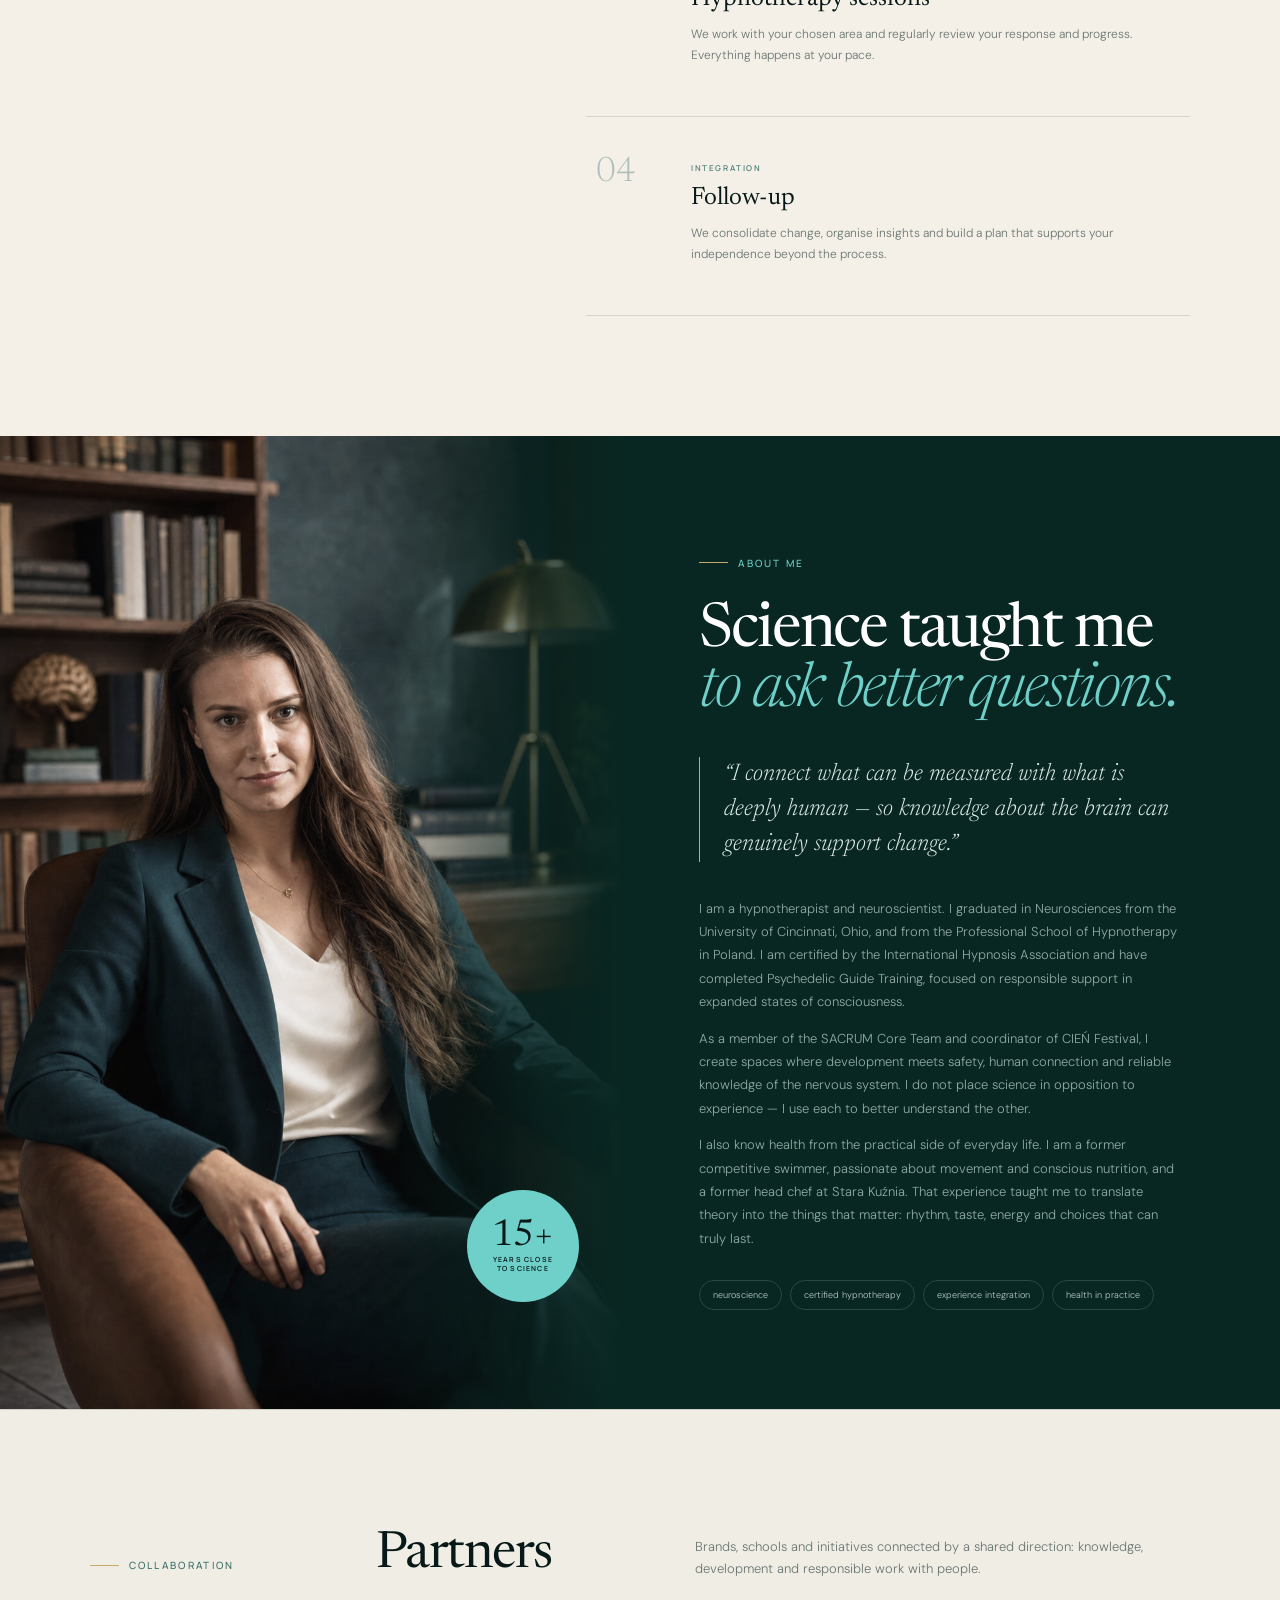
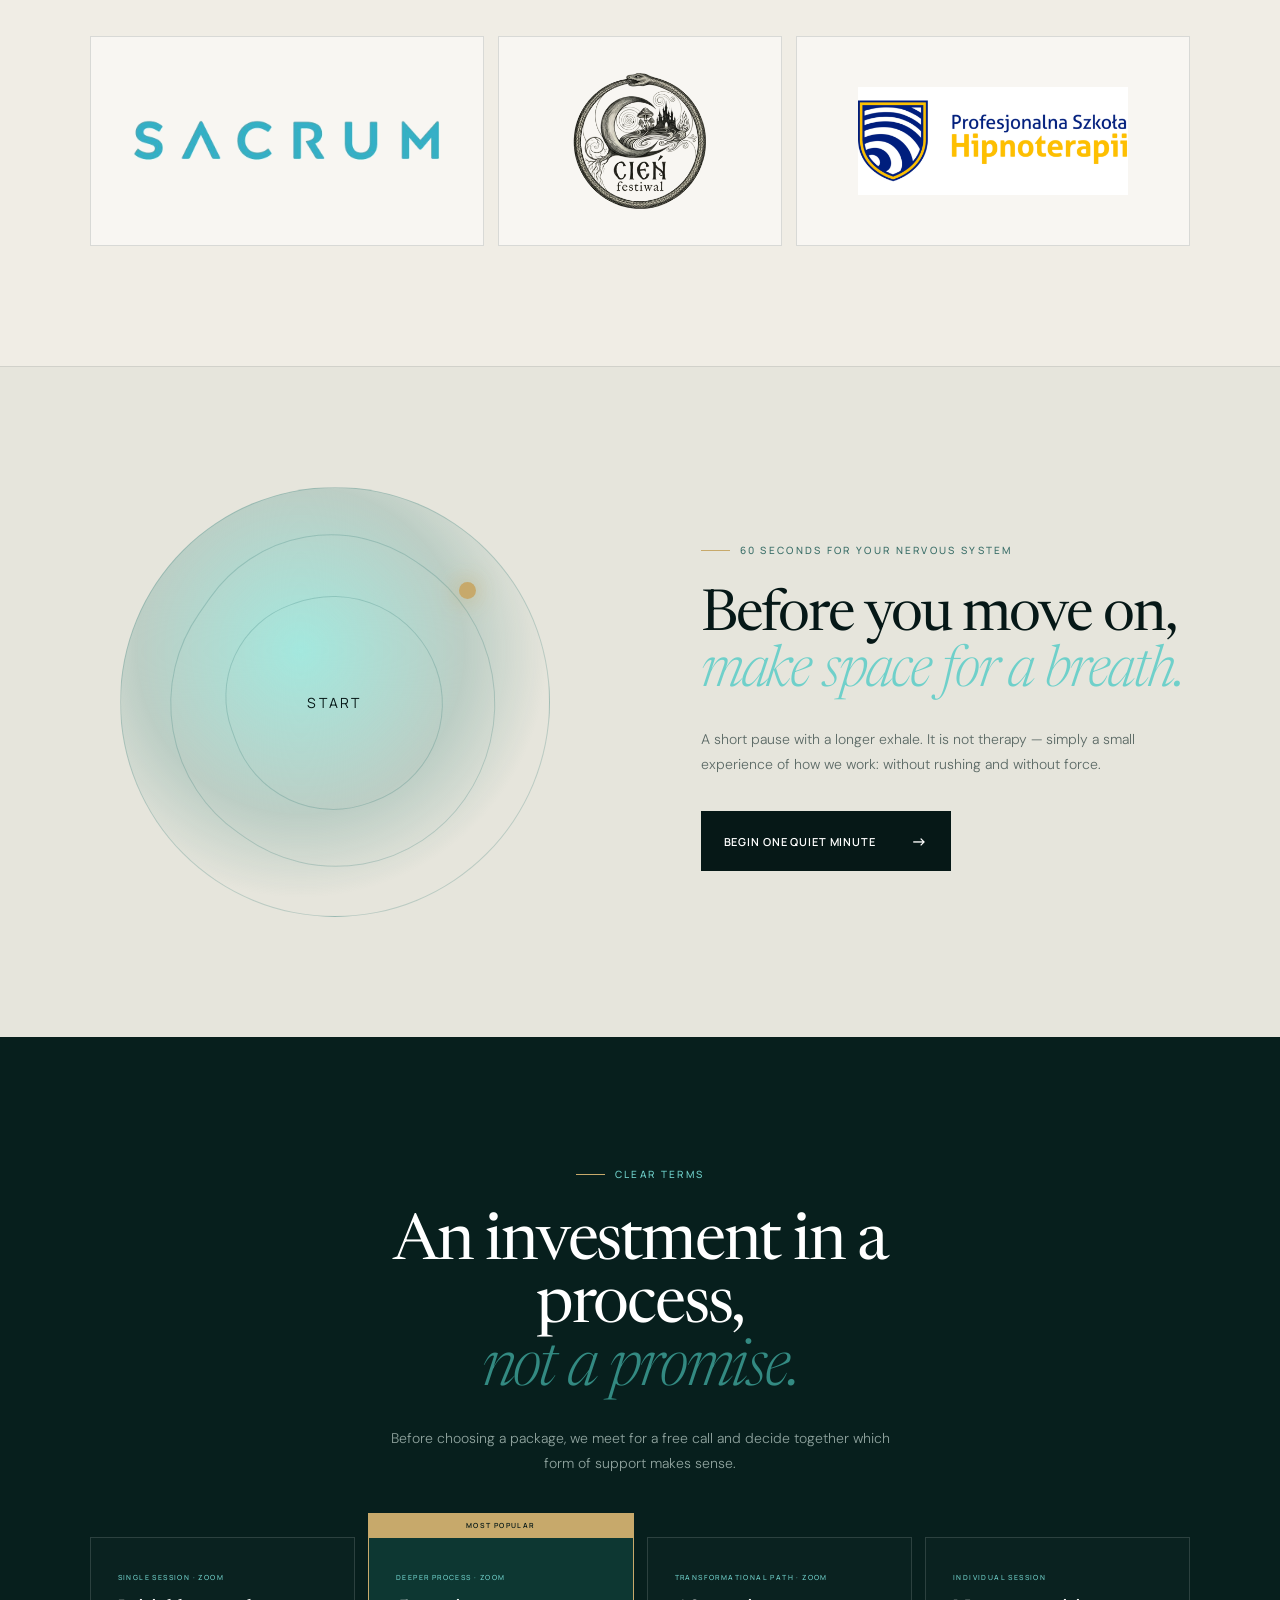
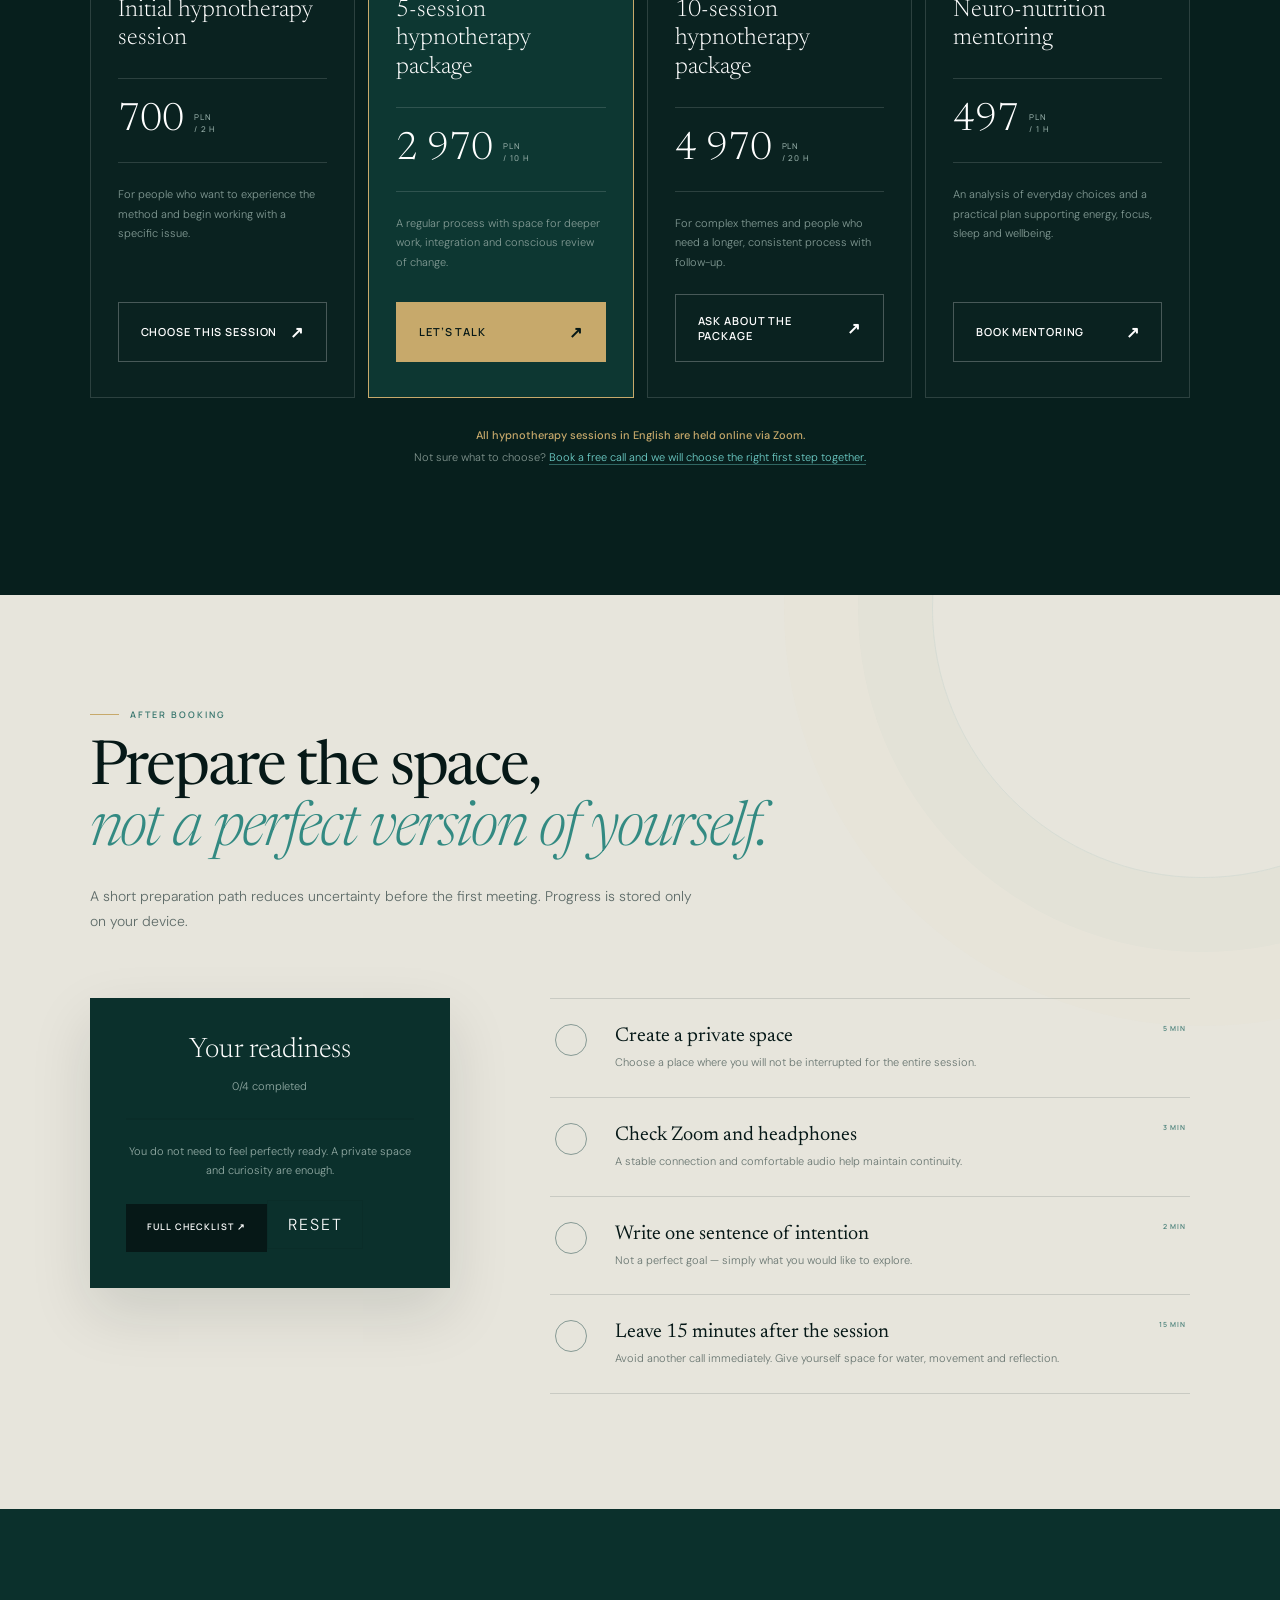
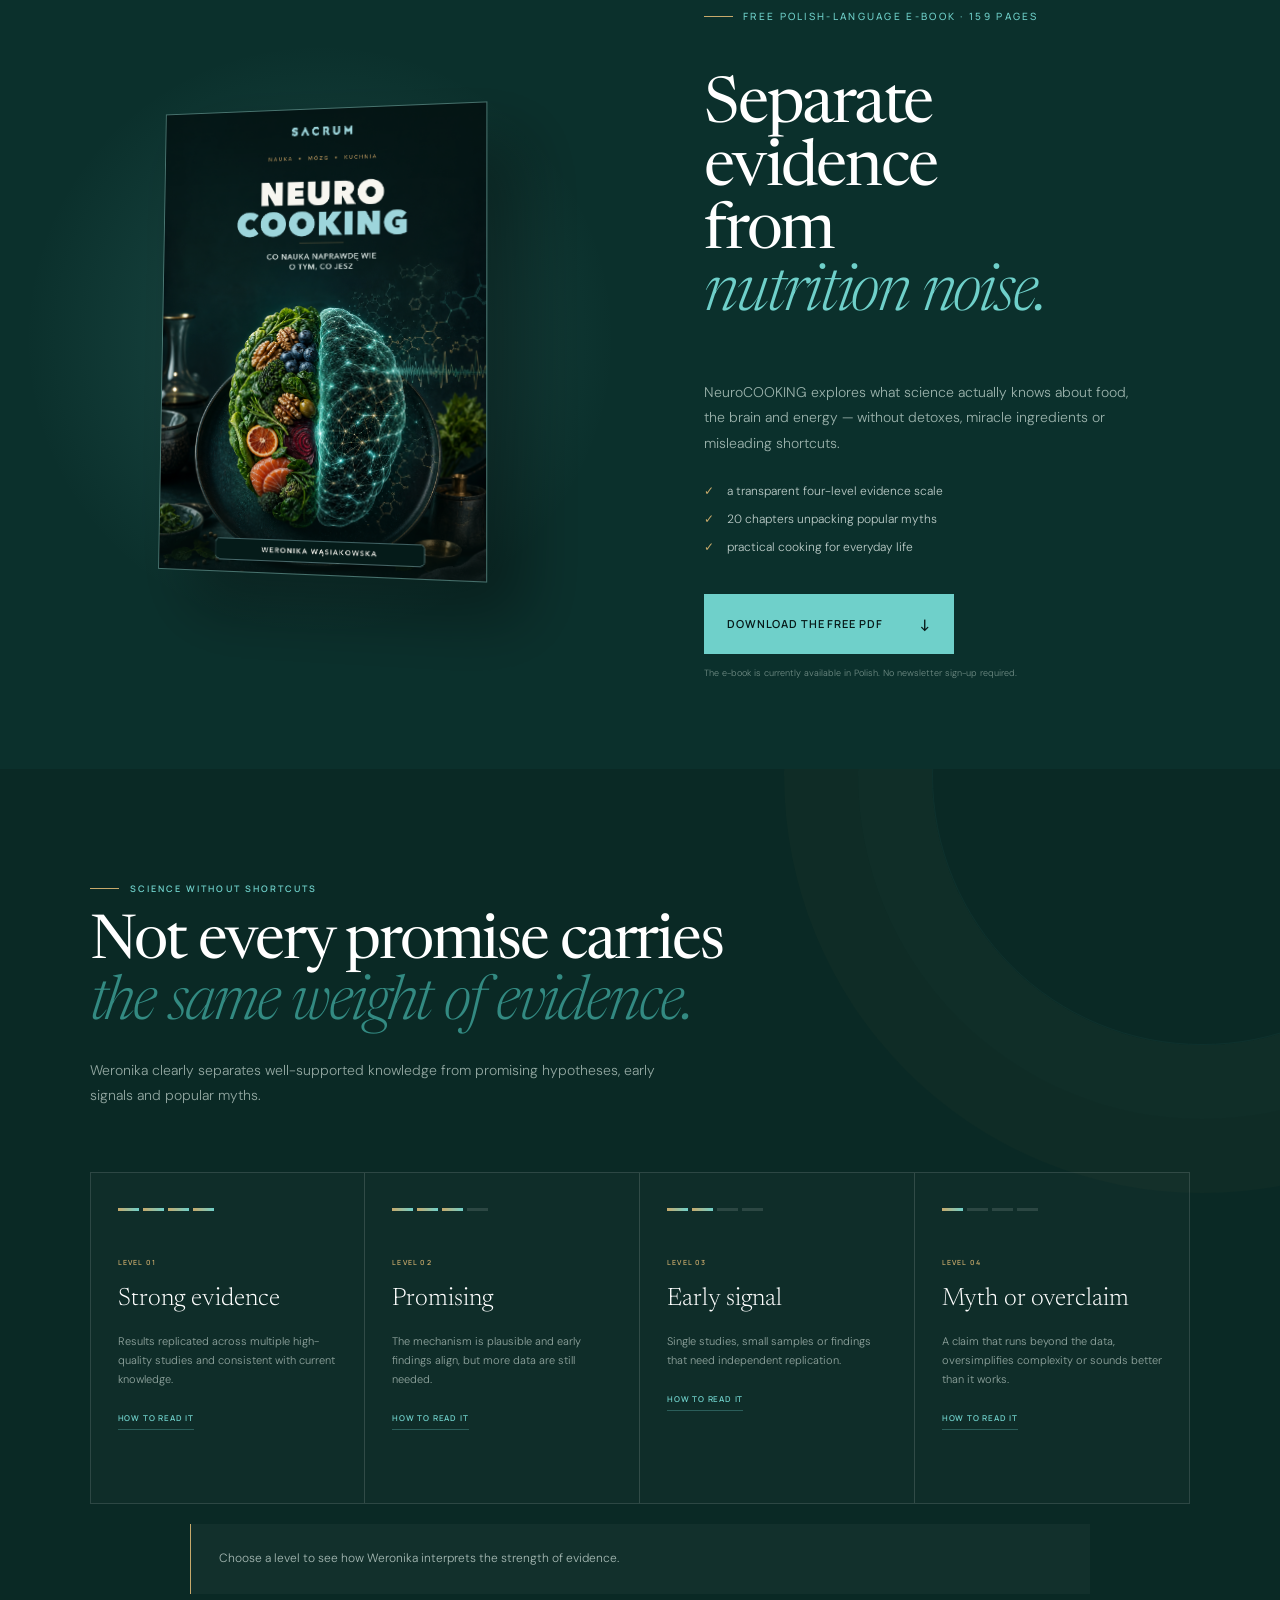
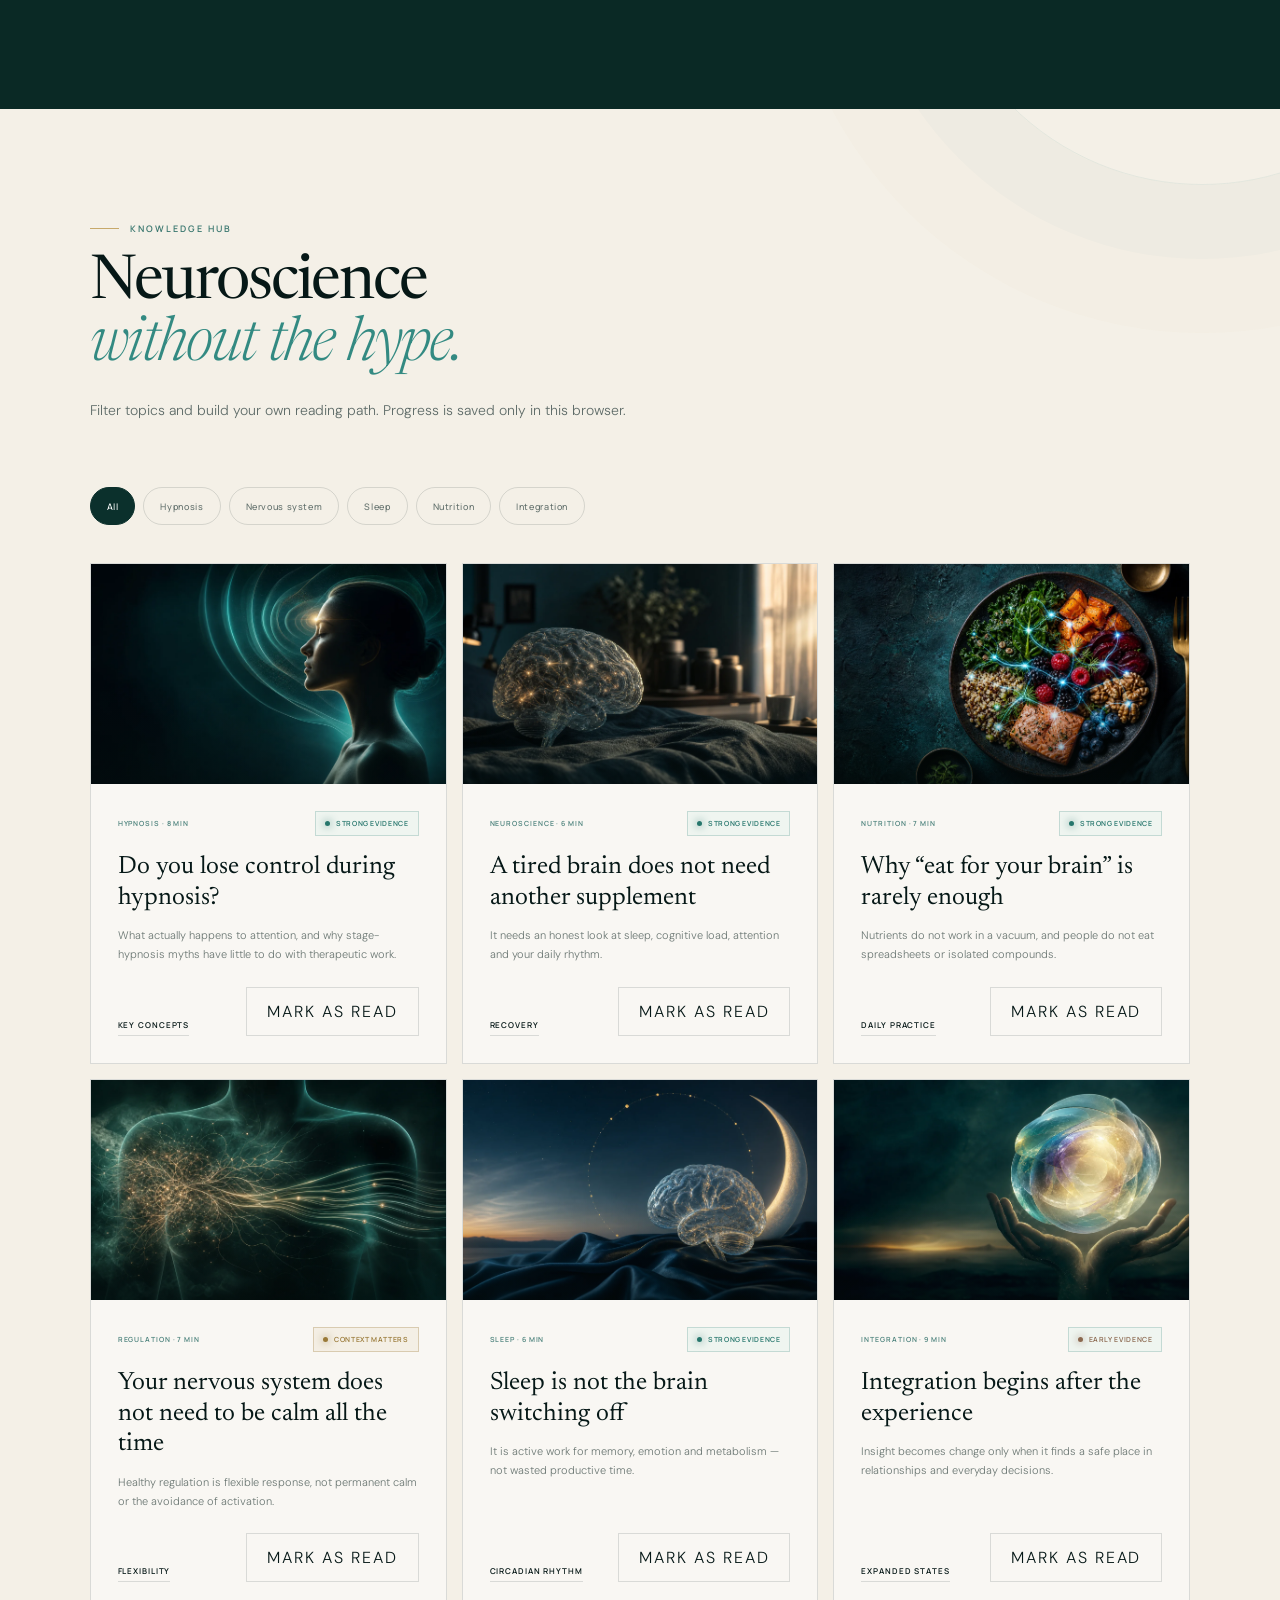
==== commit 0245b07b: "redesign: ikony usług jako premium SVG (koncentryczne kręgi, fala neuronowa, orbita cząsteczki) zami" ====
--- a/en.html
+++ b/en.html
@@ -109,17 +109,17 @@
       </div>
       <div class="service-list">
         <article class="service-card featured">
-          <div class="service-no">01</div><div class="service-icon neural-icon" aria-hidden="true"><i></i><i></i><i></i></div>
+          <div class="service-no">01</div><div class="service-icon neural-icon" aria-hidden="true"><svg viewBox="0 0 85 85"><circle cx="42.5" cy="42.5" r="24"></circle><circle cx="42.5" cy="42.5" r="15"></circle><circle class="accent" cx="42.5" cy="42.5" r="6.5"></circle><circle class="dot" cx="42.5" cy="42.5" r="2"></circle></svg></div>
           <div class="service-copy"><p>WORKING WITH DEEPER PATTERNS</p><h3>Therapeutic hypnotherapy</h3><span>Focused work with reactions and beliefs that talking alone may not always reach. You remain aware, involved and in control throughout the process.</span><ul><li>tension and stress</li><li>habits and blocks</li><li>self-confidence</li></ul><div class="english-service-badge"><b>EN</b> Sessions in English <span>via Zoom</span></div></div>
           <a href="#sciezka" aria-label="Explore the hypnotherapy process">Explore the process <span>↗</span></a>
         </article>
         <article class="service-card">
-          <div class="service-no">02</div><div class="service-icon waves" aria-hidden="true"></div>
+          <div class="service-no">02</div><div class="service-icon waves" aria-hidden="true"><svg viewBox="0 0 85 85"><path d="M13 45 C21 45 23 26 31 26 C39 26 39 45 47 45 C53 45 54 60 60 60 C65 60 67 49 72 49"></path><circle class="dot" cx="31" cy="26" r="2.2"></circle><circle class="accent" cx="60" cy="60" r="2.2"></circle></svg></div>
           <div class="service-copy"><p>A MAP OF HOW YOU FUNCTION</p><h3>Neuroscience consultations</h3><span>Together, we make sense of what is happening with focus, memory, emotions, sleep and overload. We look for meaningful connections, not quick labels.</span><ul><li>clarity</li><li>a plan for next steps</li><li>understanding your system</li></ul></div>
           <a class="cal-link" href="https://cal.com/weronika-wasiakowska" target="_blank" rel="noopener">Book a conversation <span>↗</span></a>
         </article>
         <article class="service-card">
-          <div class="service-no">03</div><div class="service-icon orbit-icon" aria-hidden="true"><i></i></div>
+          <div class="service-no">03</div><div class="service-icon orbit-icon" aria-hidden="true"><svg viewBox="0 0 85 85"><ellipse cx="42.5" cy="42.5" rx="23" ry="11" transform="rotate(-18 42.5 42.5)"></ellipse><ellipse class="accent" cx="42.5" cy="42.5" rx="23" ry="11" transform="rotate(52 42.5 42.5)"></ellipse><circle class="dot" cx="42.5" cy="42.5" r="3"></circle><circle class="accent-dot" cx="63.3" cy="35.4" r="2"></circle></svg></div>
           <div class="service-copy"><p>THE BRAIN IN EVERYDAY LIFE</p><h3>Neuro-nutrition mentoring</h3><span>We translate knowledge about food, circadian rhythm, sleep and energy into choices you can sustain. No detoxes, miracle ingredients or another rigid regime.</span><ul><li>energy and focus</li><li>nutrition without extremes</li><li>a plan that fits your life</li></ul></div>
           <a href="#neurocooking">Get the guide <span>↓</span></a>
         </article>
@@ -245,7 +245,7 @@
 
     <section class="contact-section feature-section" id="kontakt" aria-labelledby="contact-title">
       <div class="feature-heading"><p class="feature-kicker">A calm first contact</p><h2 id="contact-title">You can begin<br><em>with one question.</em></h2><p>The form prepares a message in your email app. Nothing is sent without your confirmation.</p></div>
-      <div class="contact-layout"><div class="contact-intro"><h3>Not sure which way of working would fit?</h3><p>Briefly share what brings you here. Please do not send detailed records or sensitive medical information through this form.</p><span class="contact-detail"><small>Email</small><a href="mailto:hello@weronikawasiakowska.com">hello@weronikawasiakowska.com</a></span></div><form class="contact-form" data-contact-form><div class="contact-field"><label for="contact-name">Name</label><input id="contact-name" name="name" autocomplete="name" required></div><div class="contact-field"><label for="contact-email">Email</label><input id="contact-email" name="email" type="email" autocomplete="email" required></div><div class="contact-field contact-field--wide"><label for="contact-subject">Subject</label><select id="contact-subject" name="subject" required><option value="">Choose a subject</option><option>Hypnotherapy in English</option><option>Neuropsychology consultation</option><option>Neuro-nutrition mentoring</option><option>Another question</option></select></div><div class="contact-field contact-field--wide"><label for="contact-message">Message</label><textarea id="contact-message" name="message" placeholder="Write a few lines — without sensitive information." required></textarea></div><label class="contact-consent"><input type="checkbox" name="consent" required><span>I understand that this opens my email app and I will send the message myself.</span></label><button class="feature-action" type="submit">Prepare email ↗</button><p class="form-status" data-contact-status aria-live="polite"></p></form></div>
+      <div class="contact-layout"><div class="contact-intro"><h3>Not sure which way of working would fit?</h3><p>Briefly share what brings you here. Please do not send detailed records or sensitive medical information through this form.</p><span class="contact-detail"><small>Email</small><a href="mailto:hello@weronikawasiakowska.com">hello@weronikawasiakowska.com</a></span><span class="contact-detail"><small>Phone</small><a href="tel:+48504947347">+48 504 947 347</a></span></div><form class="contact-form" data-contact-form><div class="contact-field"><label for="contact-name">Name</label><input id="contact-name" name="name" autocomplete="name" required></div><div class="contact-field"><label for="contact-email">Email</label><input id="contact-email" name="email" type="email" autocomplete="email" required></div><div class="contact-field contact-field--wide"><label for="contact-subject">Subject</label><select id="contact-subject" name="subject" required><option value="">Choose a subject</option><option>Hypnotherapy in English</option><option>Neuropsychology consultation</option><option>Neuro-nutrition mentoring</option><option>Another question</option></select></div><div class="contact-field contact-field--wide"><label for="contact-message">Message</label><textarea id="contact-message" name="message" placeholder="Write a few lines — without sensitive information." required></textarea></div><label class="contact-consent"><input type="checkbox" name="consent" required><span>I understand that this opens my email app and I will send the message myself.</span></label><button class="feature-action" type="submit">Prepare email ↗</button><p class="form-status" data-contact-status aria-live="polite"></p></form></div>
     </section>
 
     <section class="faq section">
--- a/styles.css
+++ b/styles.css
@@ -3,7 +3,7 @@
 .hero{min-height:840px;height:100vh;position:relative;overflow:hidden;background:radial-gradient(circle at 80% 45%,#123e39 0,transparent 42%),linear-gradient(110deg,#041211 0%,#082521 58%,#061918 100%);color:#fff;display:flex;align-items:center;padding:125px 7vw 65px}.hero-neuro{position:absolute;inset:0;width:100%;height:100%;object-fit:cover;opacity:.21;mix-blend-mode:screen}.hero::after{content:"";position:absolute;inset:0;background:linear-gradient(90deg,rgba(4,18,17,.97) 0%,rgba(4,18,17,.73) 46%,rgba(4,18,17,.08) 78%)}.hero-content{position:relative;z-index:3;width:53%;max-width:780px}.eyebrow{display:flex;align-items:center;gap:10px;text-transform:uppercase;letter-spacing:.23em;font:500 10px var(--display);color:var(--teal)}.eyebrow span{width:29px;height:1px;background:var(--gold)}.eyebrow.dark{color:#3a6e68}.hero h1,.section-heading h2,.path h2,.about h2,.pause h2,.final-cta h2{font:400 clamp(48px,5.6vw,84px)/.98 var(--serif);letter-spacing:-.035em;margin:32px 0 25px}.hero h1 em,h2 em{font-weight:300;color:var(--teal);white-space:nowrap}.hero-lead{font:300 17px/1.75 var(--sans);color:rgba(255,255,255,.65);max-width:610px}.hero-actions{display:flex;align-items:center;gap:31px;margin-top:35px}.button{display:inline-flex;align-items:center;justify-content:space-between;min-width:250px;padding:18px 22px;border:1px solid transparent;font:600 11px var(--display);letter-spacing:.08em;text-transform:uppercase;cursor:pointer}.button span{font-size:16px}.button-primary{background:var(--teal);color:var(--ink)}.button-primary:hover{background:#8ddbd6}.text-link{font:500 11px var(--display);letter-spacing:.08em;text-transform:uppercase;border-bottom:1px solid rgba(255,255,255,.35);padding:12px 0}.text-link span{color:var(--teal);margin-left:8px}.hero-proof{display:flex;align-items:center;gap:17px;margin-top:47px}.proof-avatars{display:flex}.proof-avatars span{display:grid;place-items:center;width:32px;height:32px;border-radius:50%;background:#123f3a;border:2px solid var(--ink);margin-left:-8px;color:var(--teal);font:500 8px var(--display)}.proof-avatars span:first-child{margin-left:0}.hero-proof p{font-size:11px;line-height:1.55;color:rgba(255,255,255,.5)}.hero-proof strong{color:#fff;font-weight:500}.hero-portrait{position:absolute;z-index:2;right:4.5vw;bottom:0;width:min(43vw,650px);height:86%;display:flex;align-items:flex-end;justify-content:center}.hero-portrait>img{height:94%;width:100%;object-fit:cover;object-position:center top;mask-image:linear-gradient(to bottom,#000 82%,transparent 100%);filter:saturate(.85) contrast(1.04)}.portrait-orbit{position:absolute;width:75%;aspect-ratio:1;border:1px solid rgba(111,208,202,.18);border-radius:50%;top:16%;right:-8%}.portrait-orbit::before,.portrait-orbit::after{content:"";position:absolute;inset:8%;border:1px solid rgba(199,169,107,.13);border-radius:50%;transform:rotate(27deg)}.portrait-orbit::after{inset:22%;border-color:rgba(111,208,202,.2);transform:rotate(-23deg)}.portrait-caption{position:absolute;left:2%;bottom:7%;border-left:1px solid var(--gold);padding-left:15px;display:flex;flex-direction:column}.portrait-caption span{font:300 18px var(--serif)}.portrait-caption small{margin-top:6px;color:var(--teal);font:500 8px var(--display);letter-spacing:.18em}.signal-card{position:absolute;right:-2%;top:28%;display:flex;align-items:center;gap:12px;padding:13px 16px;background:rgba(5,25,23,.75);border:1px solid rgba(111,208,202,.2);backdrop-filter:blur(13px)}.signal-dot{width:23px;height:23px;border:1px solid var(--teal);border-radius:50%;position:relative}.signal-dot::after{content:"";position:absolute;width:5px;height:5px;border-radius:50%;background:var(--teal);top:8px;left:8px;box-shadow:0 0 12px var(--teal)}.signal-card div{display:flex;flex-direction:column}.signal-card small{font:500 7px var(--display);letter-spacing:.2em;color:var(--muted)}.signal-card strong{font:400 11px var(--display);margin-top:4px}.hero-scroll{position:absolute;z-index:4;bottom:29px;left:50%;transform:translateX(-50%);font:500 7px var(--display);letter-spacing:.25em;color:rgba(255,255,255,.45);display:flex;align-items:center;gap:11px}.hero-scroll span{height:25px;width:1px;background:var(--teal)}
 .trust-strip{min-height:90px;background:#0a2b27;color:rgba(255,255,255,.75);display:flex;align-items:center;justify-content:center;gap:35px;padding:20px 5vw;font-size:11px}.trust-strip>p{color:var(--gold);font:italic 300 17px var(--serif);margin-right:15px}.trust-strip div{text-transform:uppercase;letter-spacing:.12em}.trust-strip div span{color:var(--teal);margin-right:11px}.trust-strip i{width:3px;height:3px;border-radius:50%;background:var(--gold)}
 .section{padding:120px 7vw}.section-heading{max-width:690px}.section-heading h2{font-size:clamp(45px,5vw,72px);color:var(--ink)}.section-heading h2 em{color:#338a82}.section-heading>p:last-child,.split-heading>p{color:#5e6b68;line-height:1.8;font-size:14px;max-width:520px}.compass{background:var(--paper)}.compass-grid{display:grid;grid-template-columns:repeat(4,1fr);margin-top:65px;border-top:1px solid var(--darkline);border-bottom:1px solid var(--darkline)}.compass-option{background:transparent;border:0;border-right:1px solid var(--darkline);text-align:left;padding:25px 25px 30px;cursor:pointer;min-height:148px;transition:.3s;color:var(--ink)}.compass-option:last-child{border-right:0}.compass-option span{display:block;color:#7c8e89;font:500 9px var(--display);margin-bottom:26px}.compass-option strong{display:block;font:400 18px var(--serif)}.compass-option small{display:block;color:#78837f;margin-top:9px}.compass-option.active,.compass-option:hover{background:#0b302c;color:#fff}.compass-option.active span{color:var(--teal)}.compass-option.active small{color:#a5b9b4}.compass-result{display:grid;grid-template-columns:90px 1fr 60px;align-items:center;gap:25px;background:#fff;padding:30px 38px;margin-top:18px;box-shadow:0 14px 40px rgba(6,24,23,.07)}.result-index{font:300 52px var(--serif);color:#b8c4c0}.compass-result p{font:600 8px var(--display);letter-spacing:.19em;color:#4a847e}.compass-result h3{font:400 23px var(--serif);margin:7px 0}.compass-result span{font-size:12px;color:#77817e}.circle-link{width:49px;height:49px;border:1px solid var(--darkline);border-radius:50%;display:grid;place-items:center;font-size:18px}
-.services{background:var(--deep);color:#fff}.split-heading{max-width:none;display:grid;grid-template-columns:1.4fr .6fr;gap:10%;align-items:end}.split-heading h2{color:#fff;margin-bottom:0}.split-heading>p{color:#95a7a2;margin-bottom:5px}.service-list{margin-top:70px}.service-card{display:grid;grid-template-columns:60px 110px 1fr 155px;gap:28px;align-items:center;padding:35px 0;border-top:1px solid var(--line);position:relative}.service-card:last-child{border-bottom:1px solid var(--line)}.service-no{font:300 15px var(--serif);color:var(--teal)}.service-icon{width:85px;height:85px;position:relative;border:1px solid rgba(111,208,202,.13);border-radius:50%}.neural-icon i{position:absolute;width:6px;height:6px;background:var(--teal);border-radius:50%;left:20px;top:25px;box-shadow:34px 7px 0 var(--gold),17px 35px 0 var(--teal)}.neural-icon i:nth-child(2){width:45px;height:1px;border-radius:0;transform:rotate(13deg);transform-origin:left;opacity:.5}.neural-icon i:nth-child(3){width:40px;height:1px;border-radius:0;transform:rotate(63deg);transform-origin:left;opacity:.5}.waves::before,.waves::after{content:"";position:absolute;left:18px;right:18px;top:28px;height:16px;border-top:1px solid var(--teal);border-bottom:1px solid var(--teal);border-radius:50%;transform:rotate(-15deg)}.waves::after{top:41px;transform:rotate(14deg);border-color:var(--gold)}.orbit-icon i{position:absolute;inset:20px;border:1px solid var(--teal);border-radius:50%}.orbit-icon::before{content:"";position:absolute;width:7px;height:7px;background:var(--gold);border-radius:50%;top:21px;right:20px;box-shadow:0 0 11px var(--gold)}.service-copy>p{font:500 8px var(--display);letter-spacing:.2em;color:var(--gold)}.service-copy h3{font:300 30px var(--serif);margin:8px 0}.service-copy>span{display:block;max-width:700px;color:#8fa39e;font-size:13px;line-height:1.75}.service-copy ul{list-style:none;padding:0;display:flex;gap:24px;margin:18px 0 0;color:#bed0cc;font-size:10px}.service-copy li::before{content:"·";color:var(--teal);margin-right:8px}.service-card>a{font:500 10px var(--display);letter-spacing:.08em;text-transform:uppercase;border-bottom:1px solid rgba(255,255,255,.25);padding:12px 0}.service-card>a span{float:right;color:var(--teal)}
+.services{background:var(--deep);color:#fff}.split-heading{max-width:none;display:grid;grid-template-columns:1.4fr .6fr;gap:10%;align-items:end}.split-heading h2{color:#fff;margin-bottom:0}.split-heading>p{color:#95a7a2;margin-bottom:5px}.service-list{margin-top:70px}.service-card{display:grid;grid-template-columns:60px 110px 1fr 155px;gap:28px;align-items:center;padding:35px 0;border-top:1px solid var(--line);position:relative}.service-card:last-child{border-bottom:1px solid var(--line)}.service-no{font:300 15px var(--serif);color:var(--teal)}.service-icon{width:85px;height:85px;position:relative;border:1px solid rgba(111,208,202,.13);border-radius:50%;transition:border-color .3s}.service-card:hover .service-icon{border-color:rgba(199,169,107,.3)}.service-icon svg{width:100%;height:100%;fill:none}.service-icon circle,.service-icon ellipse{stroke:var(--teal);stroke-width:1;opacity:.45}.service-icon .accent{stroke:var(--gold);opacity:.7}.service-icon .dot{fill:var(--gold);stroke:none;opacity:1}.service-icon .accent-dot{fill:var(--teal);stroke:none;opacity:1}.waves path{stroke:var(--teal);stroke-width:1.3;stroke-linecap:round;opacity:.75;fill:none}.waves .dot{fill:var(--gold);stroke:none}.waves .accent{fill:var(--teal);stroke:none}.neural-icon circle:nth-child(1){opacity:.28}.neural-icon circle:nth-child(2){opacity:.5}.service-copy>p{font:500 8px var(--display);letter-spacing:.2em;color:var(--gold)}.service-copy h3{font:300 30px var(--serif);margin:8px 0}.service-copy>span{display:block;max-width:700px;color:#8fa39e;font-size:13px;line-height:1.75}.service-copy ul{list-style:none;padding:0;display:flex;gap:24px;margin:18px 0 0;color:#bed0cc;font-size:10px}.service-copy li::before{content:"·";color:var(--teal);margin-right:8px}.service-card>a{font:500 10px var(--display);letter-spacing:.08em;text-transform:uppercase;border-bottom:1px solid rgba(255,255,255,.25);padding:12px 0}.service-card>a span{float:right;color:var(--teal)}
 .path{display:grid;grid-template-columns:.78fr 1.22fr;gap:10%;background:var(--ivory)}.path-intro{position:sticky;top:110px;align-self:start}.path h2{font-size:clamp(43px,4.5vw,68px)}.path-intro>p:not(.eyebrow){color:#63706c;font-size:14px;line-height:1.8;max-width:450px}.button-dark{background:var(--ink);color:#fff;margin-top:20px}.path-steps{border-top:1px solid var(--darkline)}.path-steps article{display:grid;grid-template-columns:80px 1fr;gap:15px;padding:38px 10px;border-bottom:1px solid var(--darkline)}.path-steps article>span{font:300 35px var(--serif);color:#b1bfbb}.path-steps small{font:600 8px var(--display);letter-spacing:.2em;color:#4e837d}.path-steps h3{font:400 25px var(--serif);margin:10px 0}.path-steps p{font-size:12px;line-height:1.75;color:#687571;max-width:550px}
 .about{background:#092722;color:#fff;display:grid;grid-template-columns:1fr 1fr;min-height:790px}.about-image{position:relative;overflow:hidden}.about-image::after{content:"";position:absolute;inset:0;background:linear-gradient(90deg,transparent 60%,#092722 100%)}.about-image img{width:100%;height:100%;object-fit:cover;filter:saturate(.8)}.about-seal{position:absolute;z-index:2;bottom:11%;right:7%;width:112px;height:112px;border-radius:50%;background:var(--teal);color:var(--ink);display:flex;flex-direction:column;justify-content:center;align-items:center}.about-seal span{font:400 37px var(--serif)}.about-seal small{font:600 7px/1.4 var(--display);letter-spacing:.17em;text-align:center}.about-copy{padding:110px 8vw 90px 6vw}.about h2{font-size:clamp(45px,4.8vw,70px)}.about blockquote{font:italic 300 24px/1.45 var(--serif);color:#dceae6;border-left:1px solid var(--gold);padding-left:24px;margin:35px 0}.about-copy>p:not(.eyebrow){font-size:13px;line-height:1.8;color:#91aaa4}.about-values{display:flex;flex-wrap:wrap;gap:8px;margin-top:30px}.about-values span{border:1px solid var(--line);border-radius:20px;padding:8px 13px;font-size:9px;color:#b9ccc7}
 .pause{display:grid;grid-template-columns:1fr 1fr;gap:11%;align-items:center;background:#e6e5dc}.pause-visual{display:flex;justify-content:center}.breath-orb{width:min(38vw,430px);aspect-ratio:1;border-radius:50%;background:radial-gradient(circle at 42% 38%,rgba(156,232,222,.9),rgba(41,125,116,.22) 45%,transparent 68%);border:1px solid rgba(32,112,104,.22);position:relative;display:grid;place-items:center}.breath-orb::before,.breath-orb::after{content:"";position:absolute;inset:12%;border:1px solid rgba(32,112,104,.22);border-radius:47% 53% 50% 50%;transform:rotate(35deg)}.breath-orb::after{inset:25%;transform:rotate(-20deg)}.breath-orb i{position:absolute;width:17px;height:17px;border-radius:50%;background:var(--gold);top:22%;right:17%;box-shadow:0 0 25px var(--gold)}.breath-orb span{font:400 14px var(--display);letter-spacing:.16em;text-transform:uppercase;z-index:2}.breath-orb.running{animation:breathe 10s ease-in-out 6}.breath-orb.running::before{animation:breatheInner 10s ease-in-out 6}@keyframes breathe{0%,100%{transform:scale(.84);opacity:.72}40%{transform:scale(1);opacity:1}}@keyframes breatheInner{0%,100%{transform:rotate(35deg) scale(.8)}40%{transform:rotate(75deg) scale(1.12)}}.pause h2{font-size:clamp(42px,4.5vw,66px)}.pause-copy>p:not(.eyebrow){color:#5c6a66;line-height:1.8;font-size:14px}
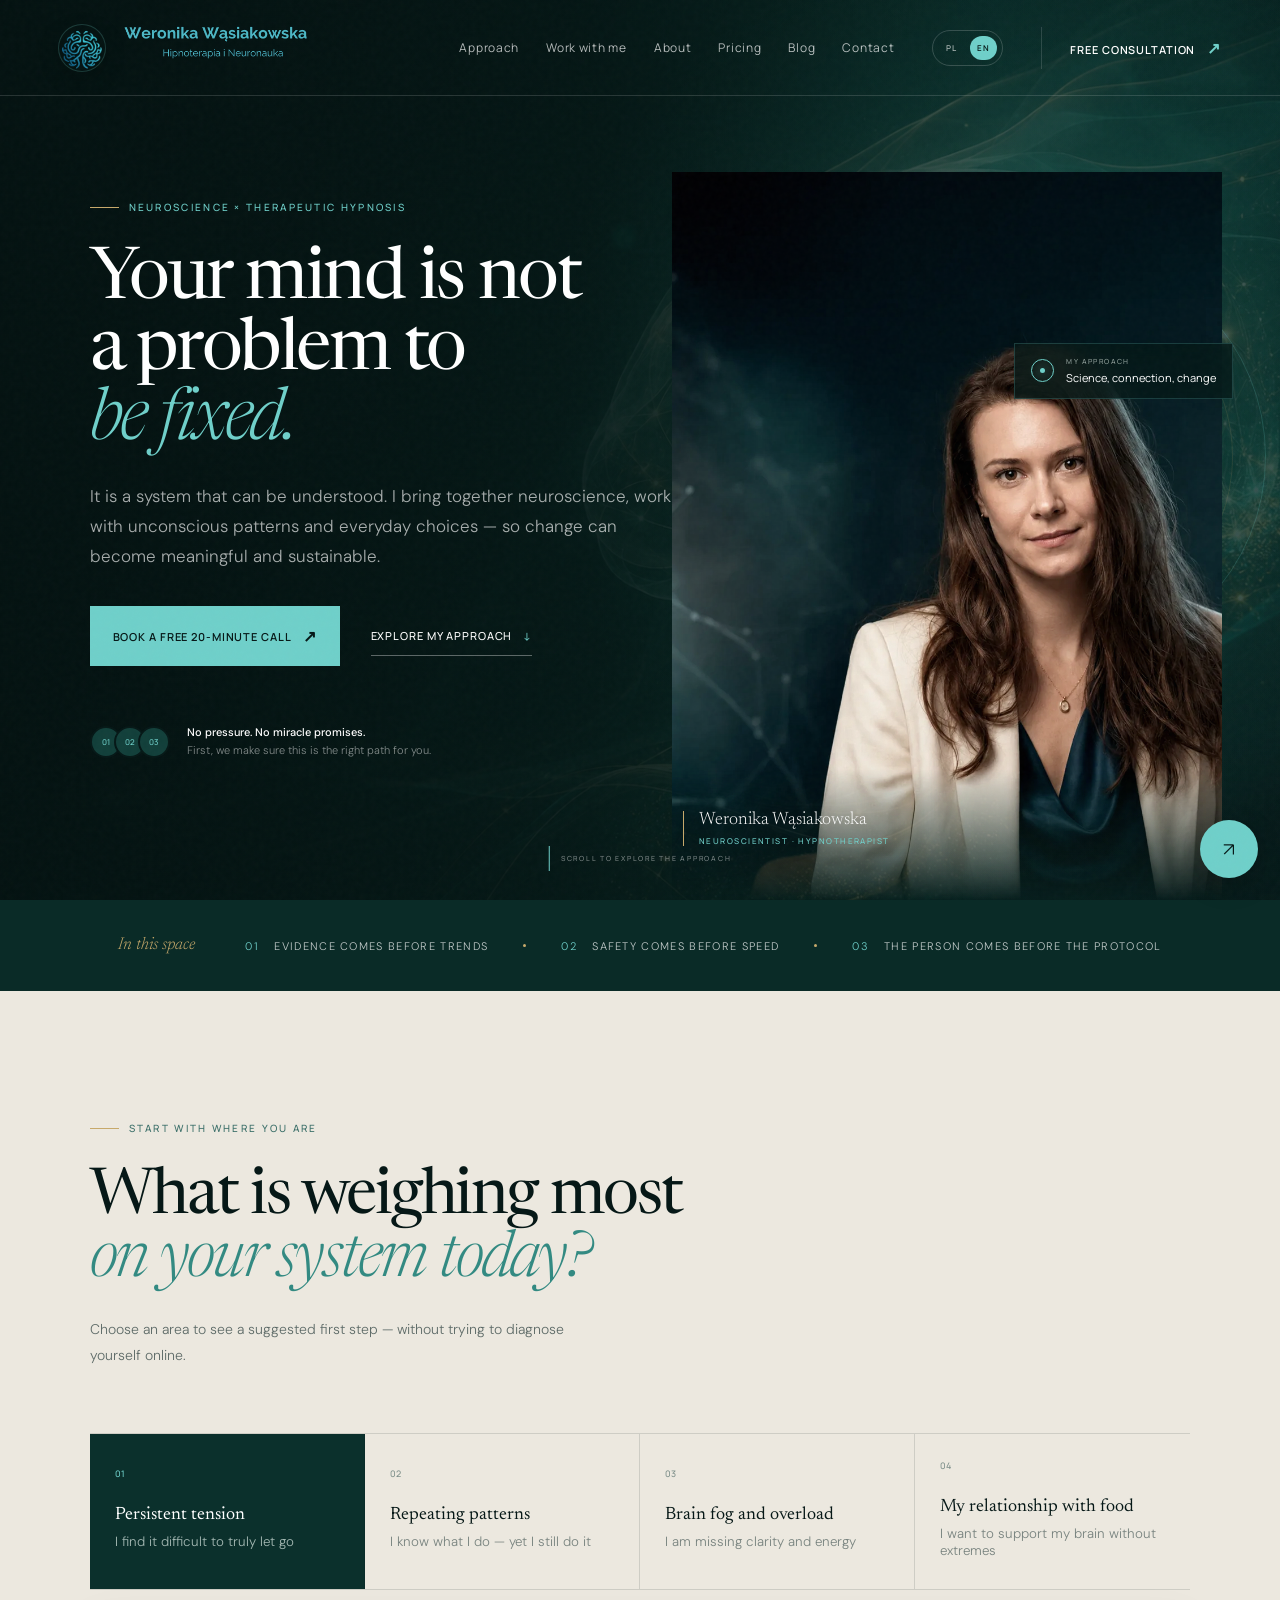
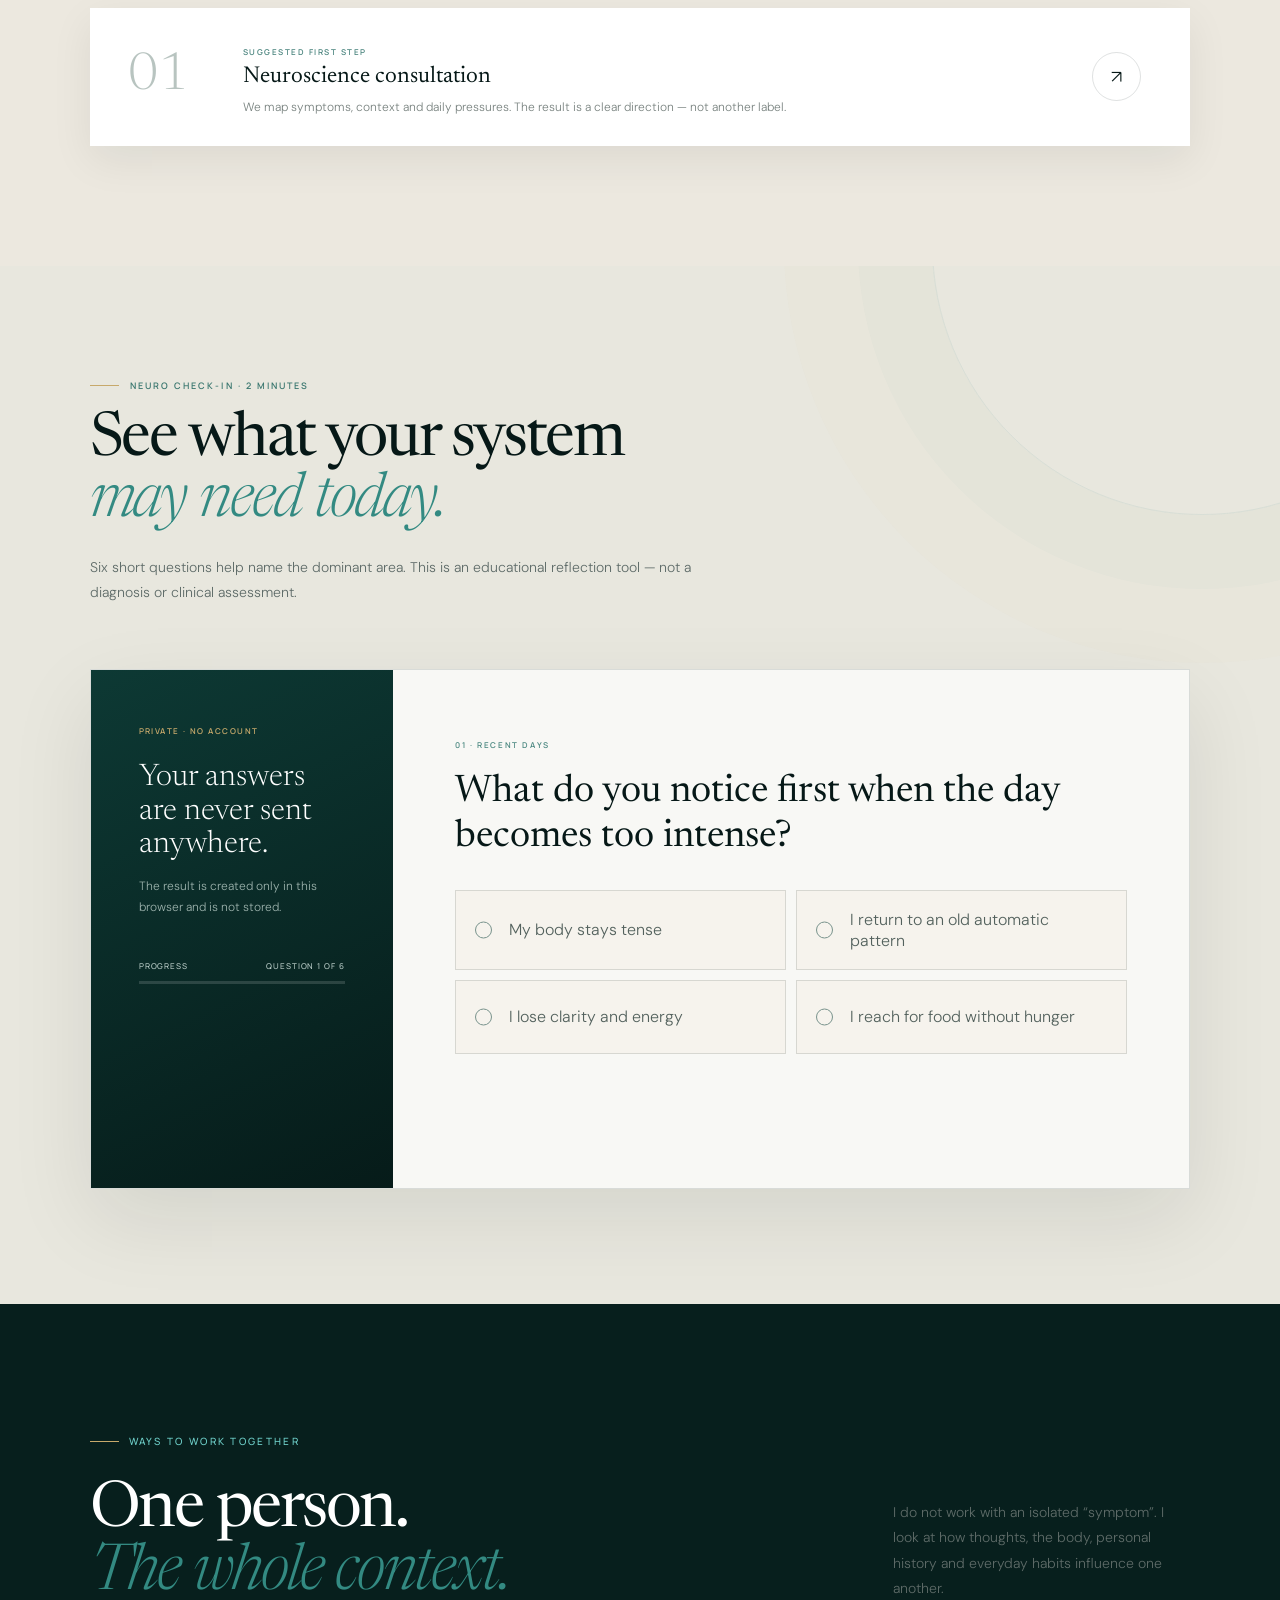
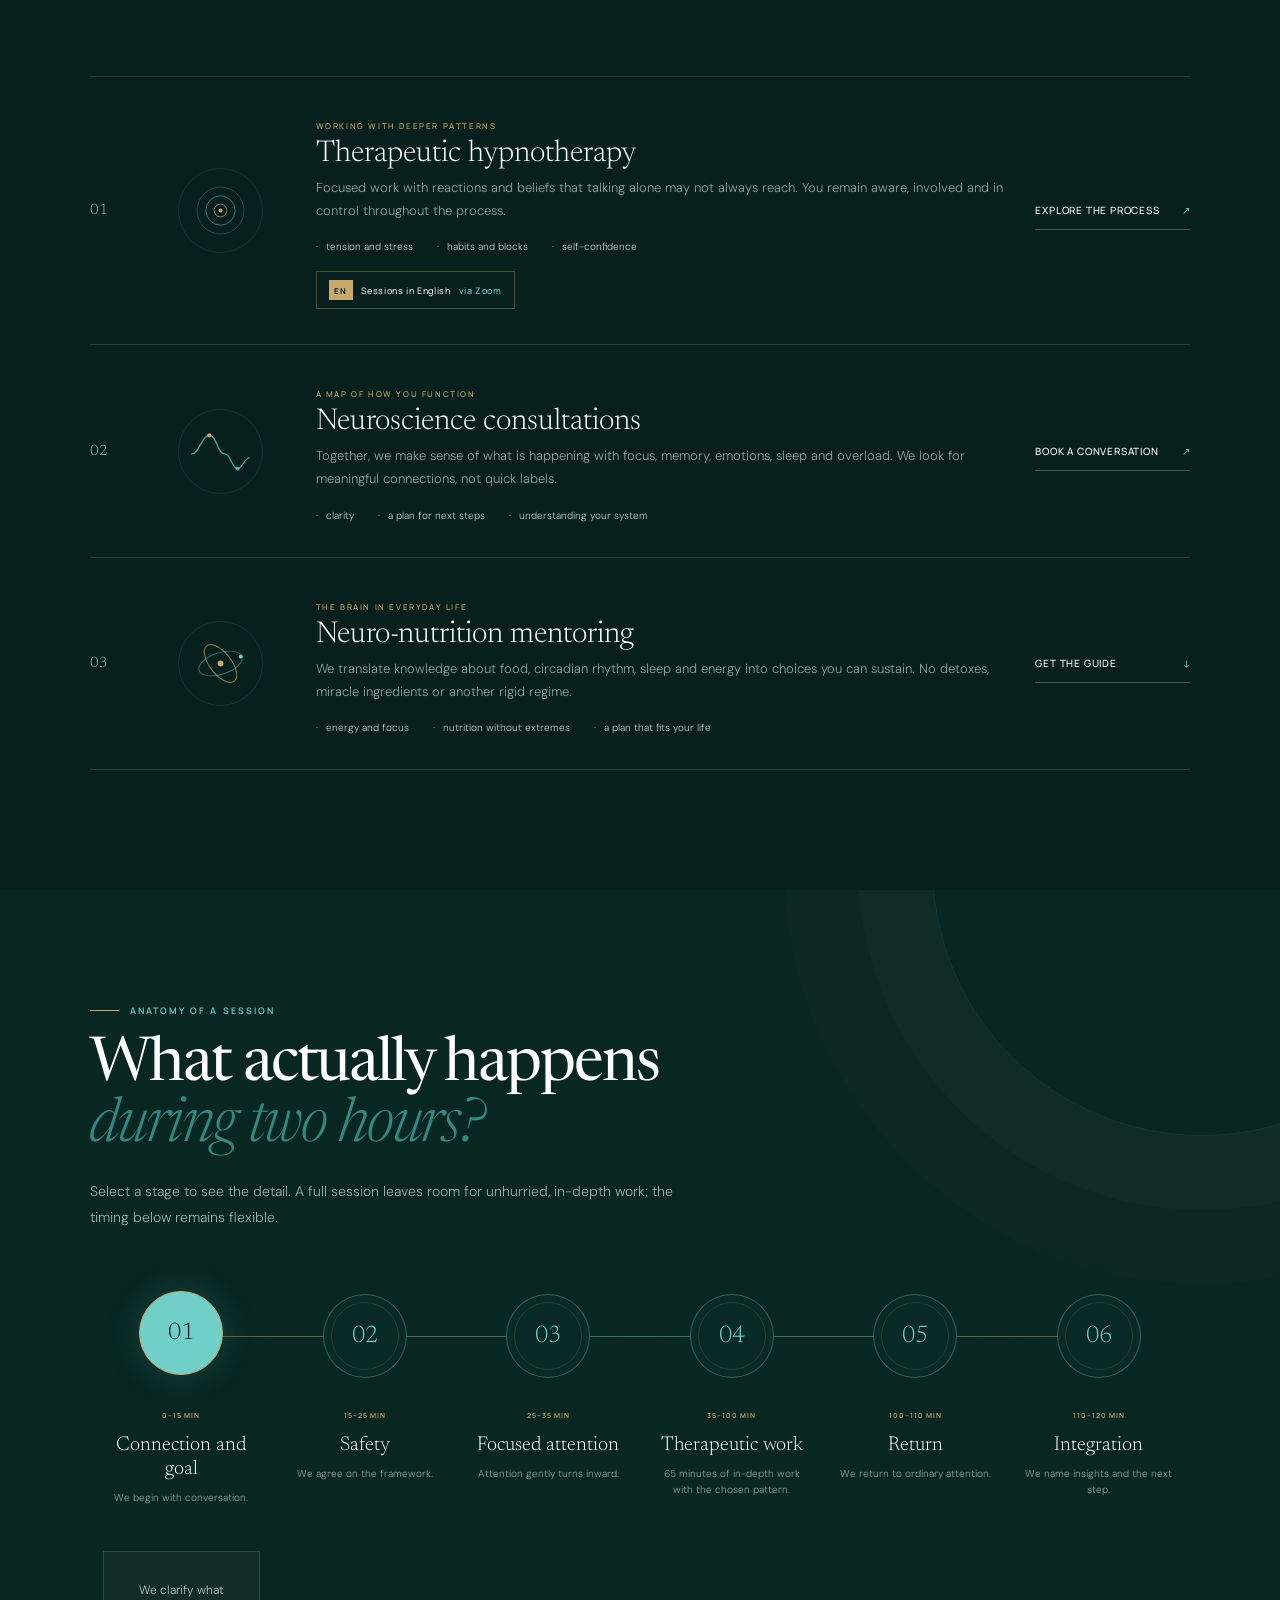
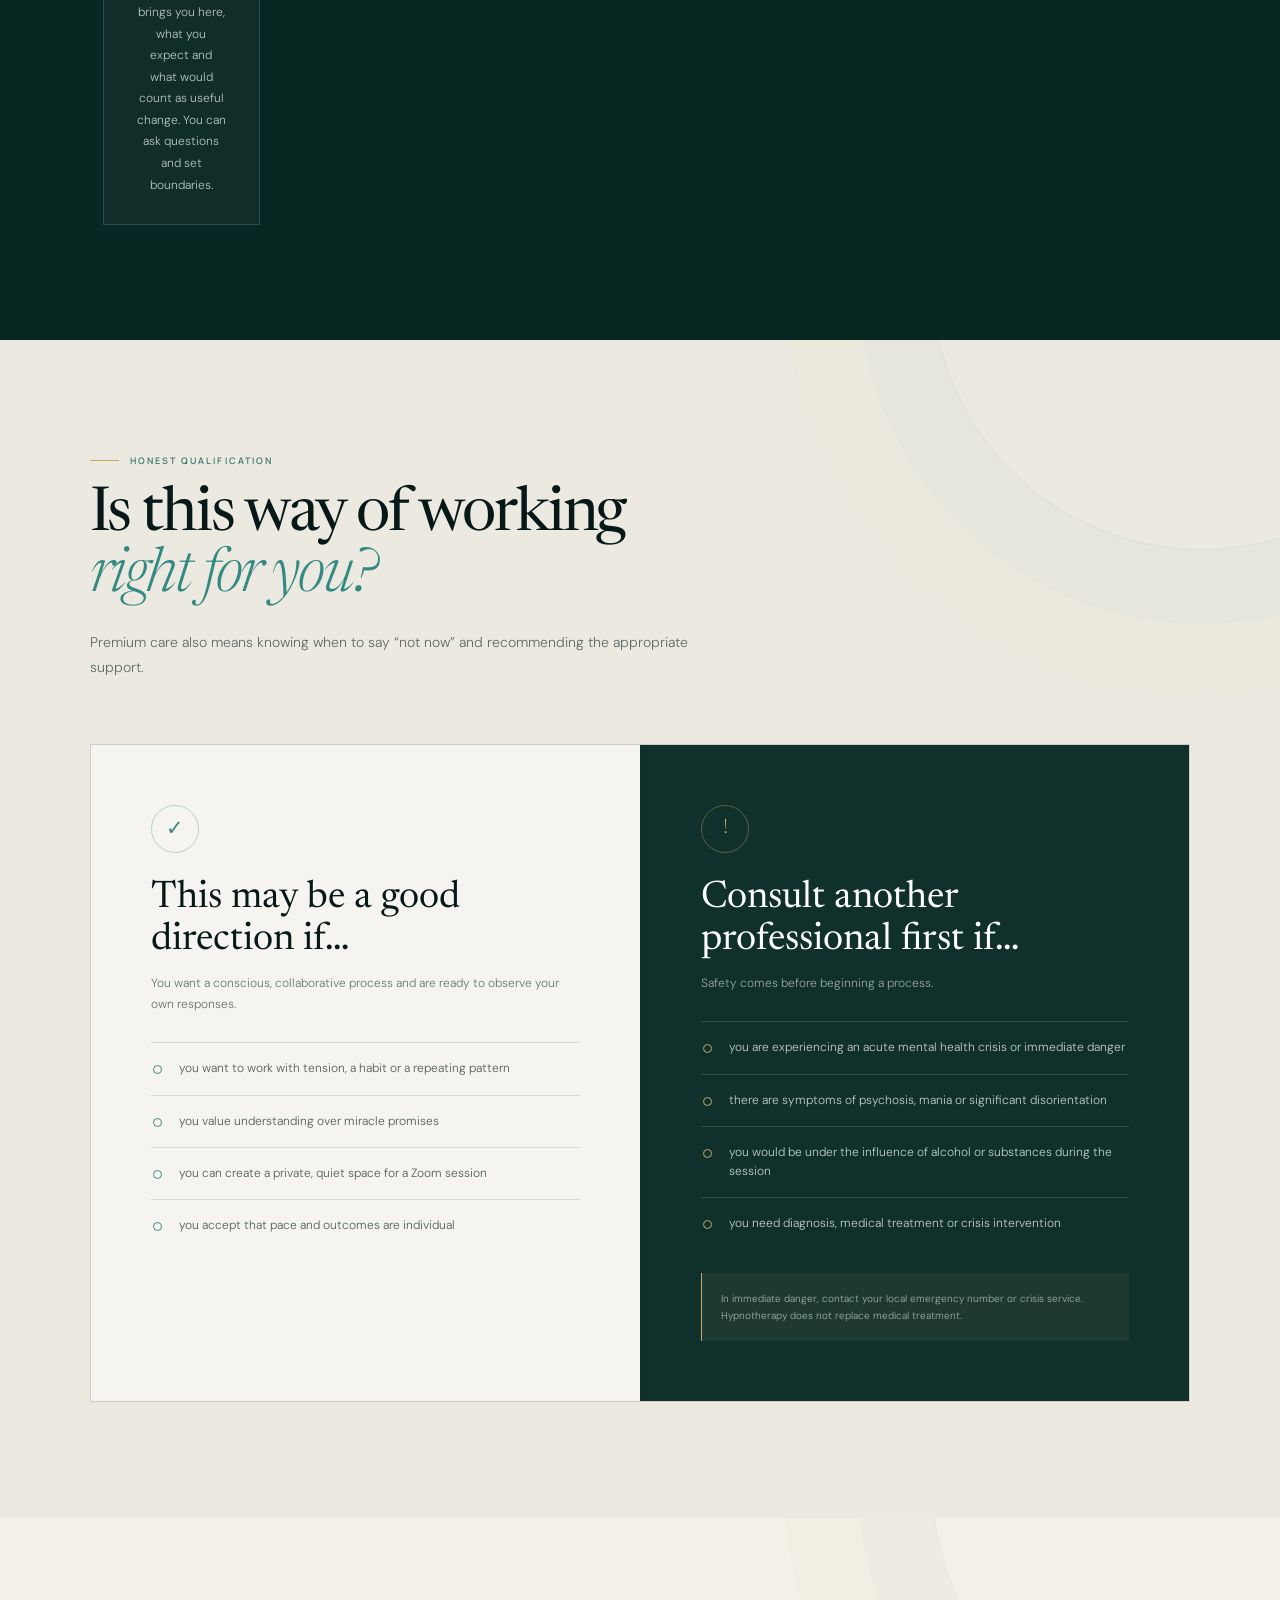
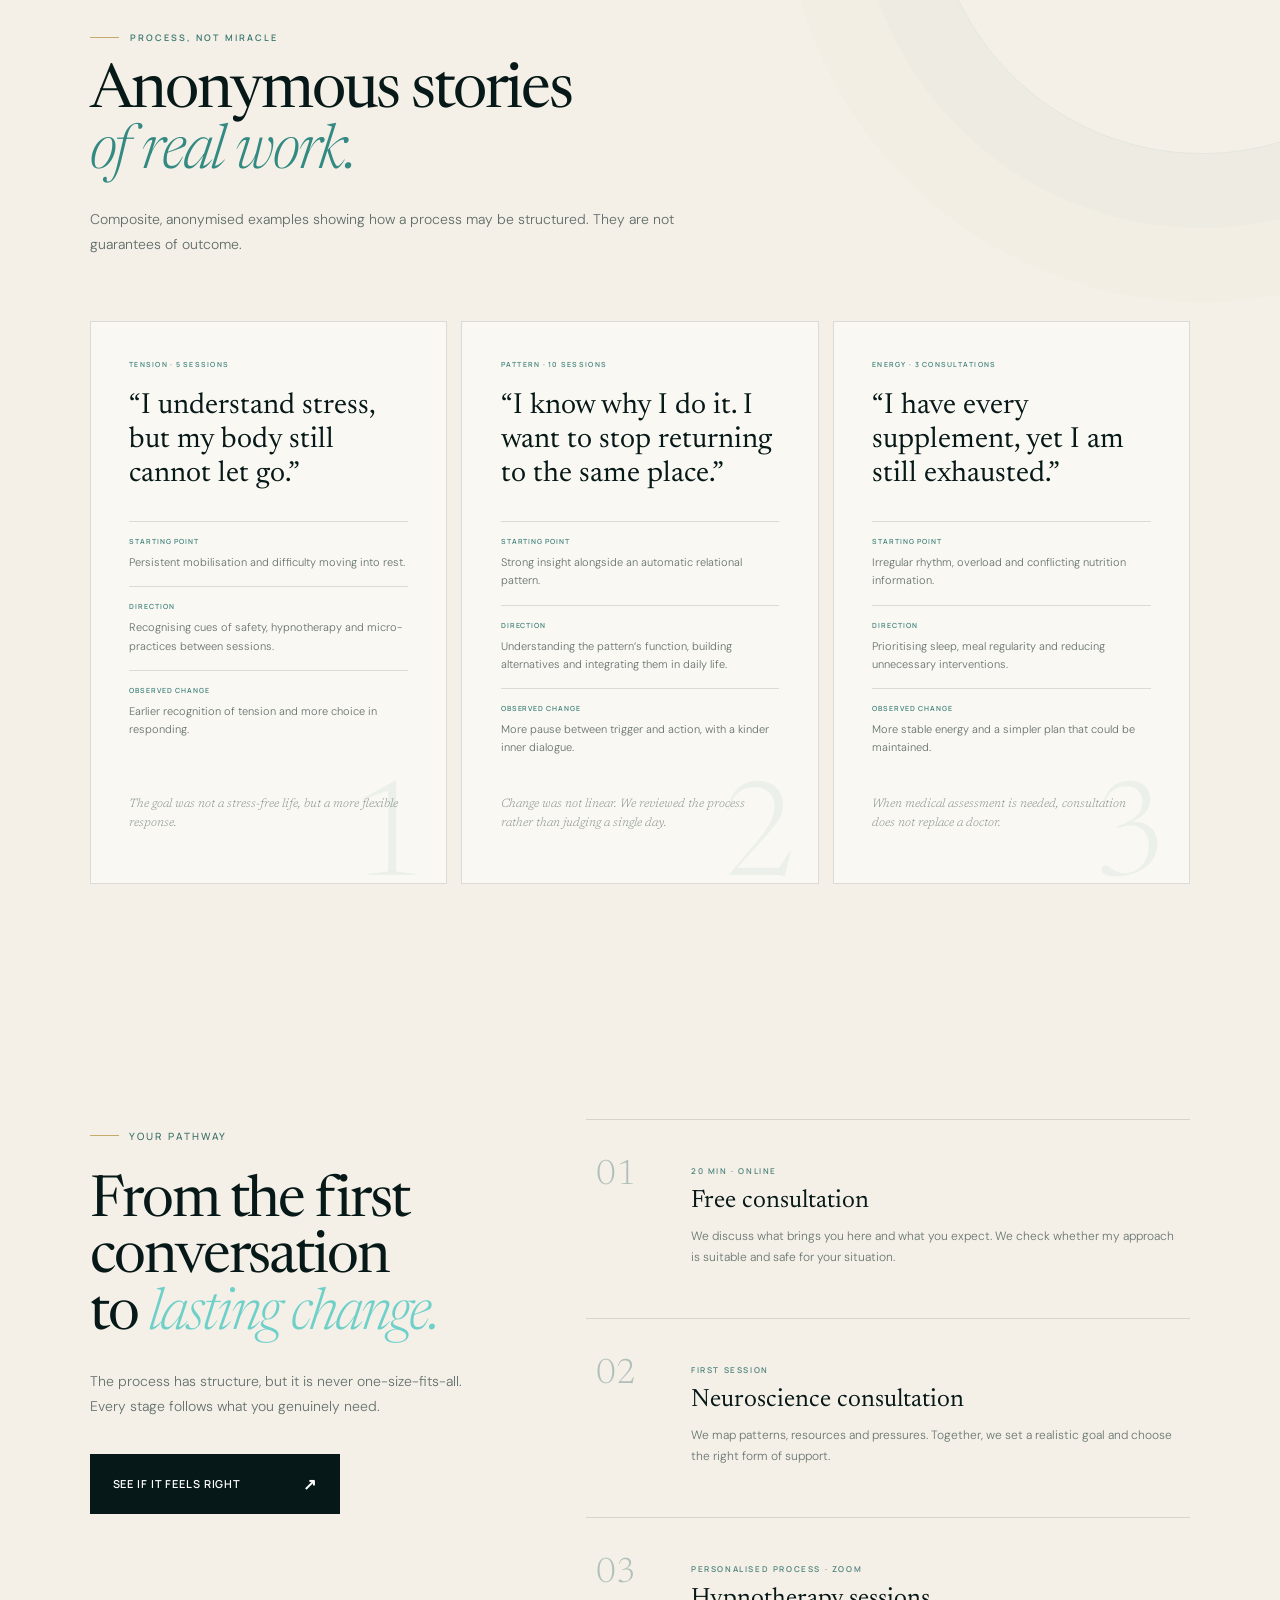
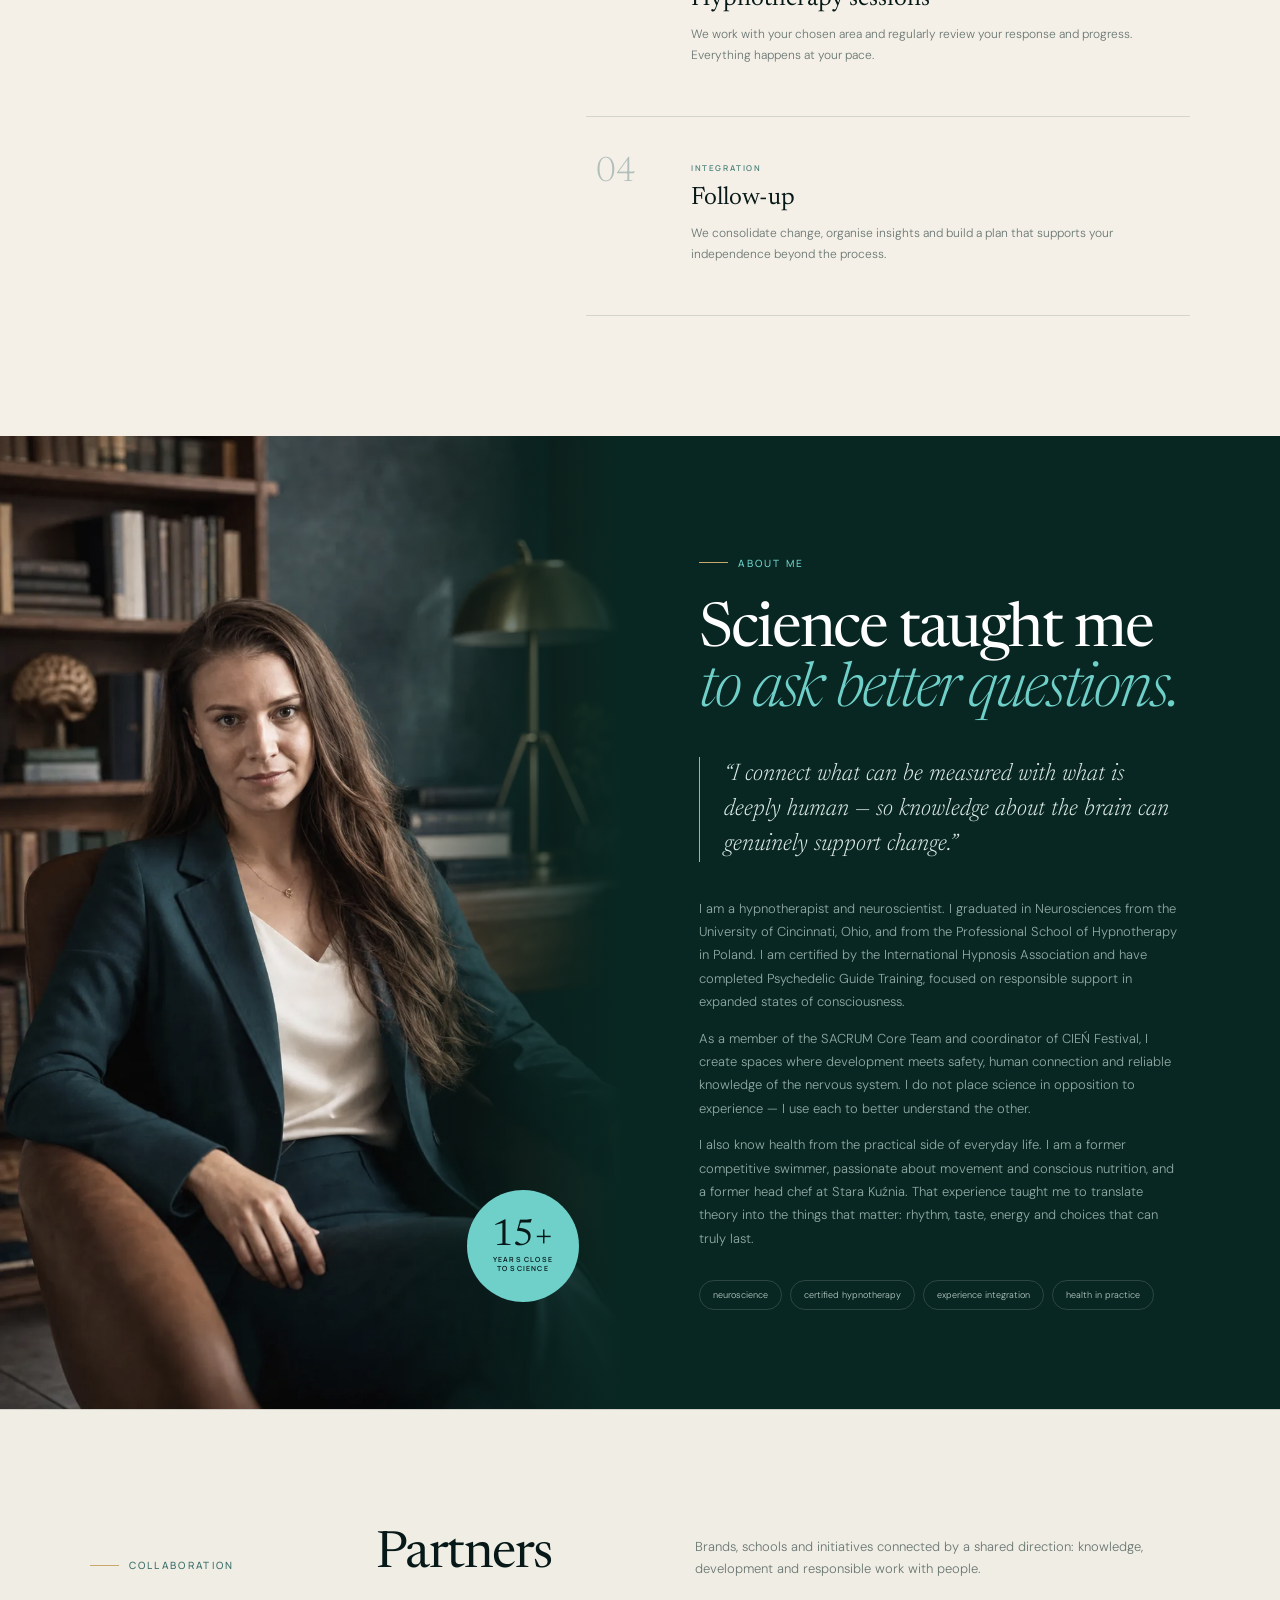
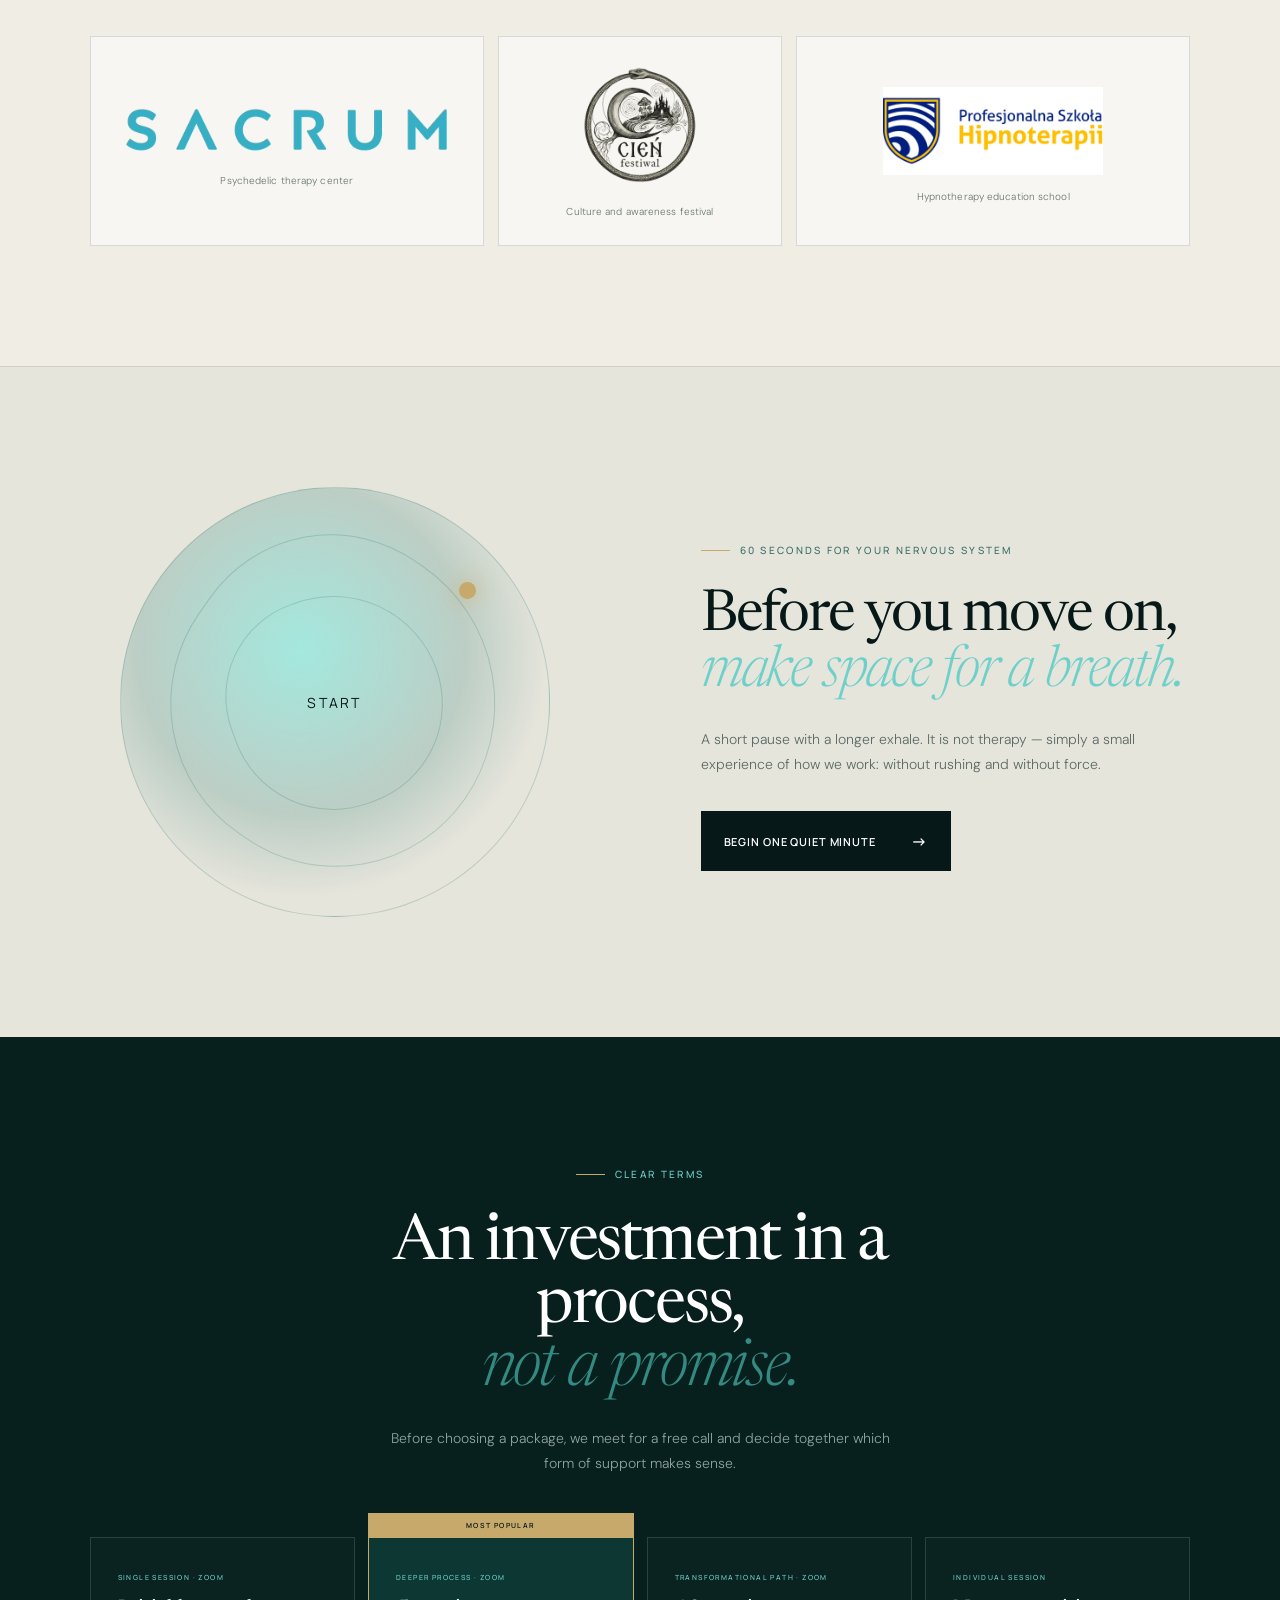
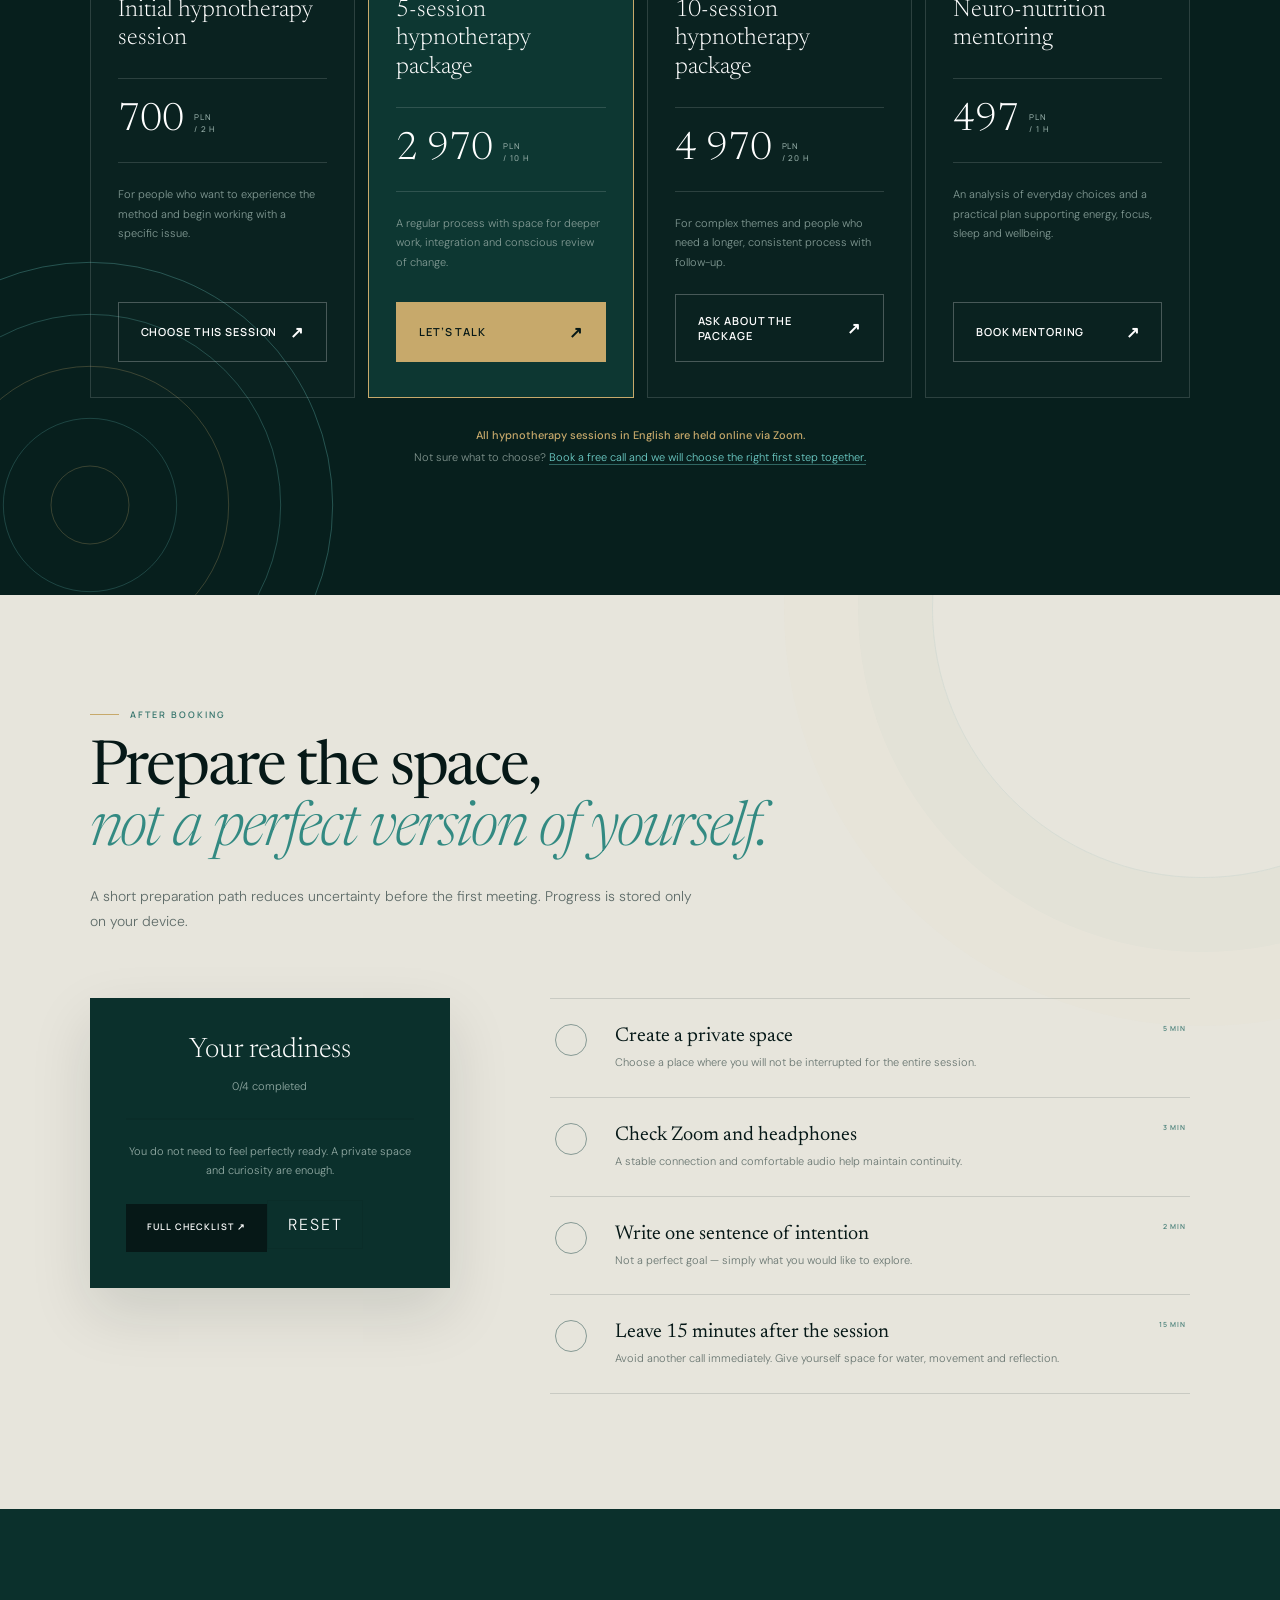
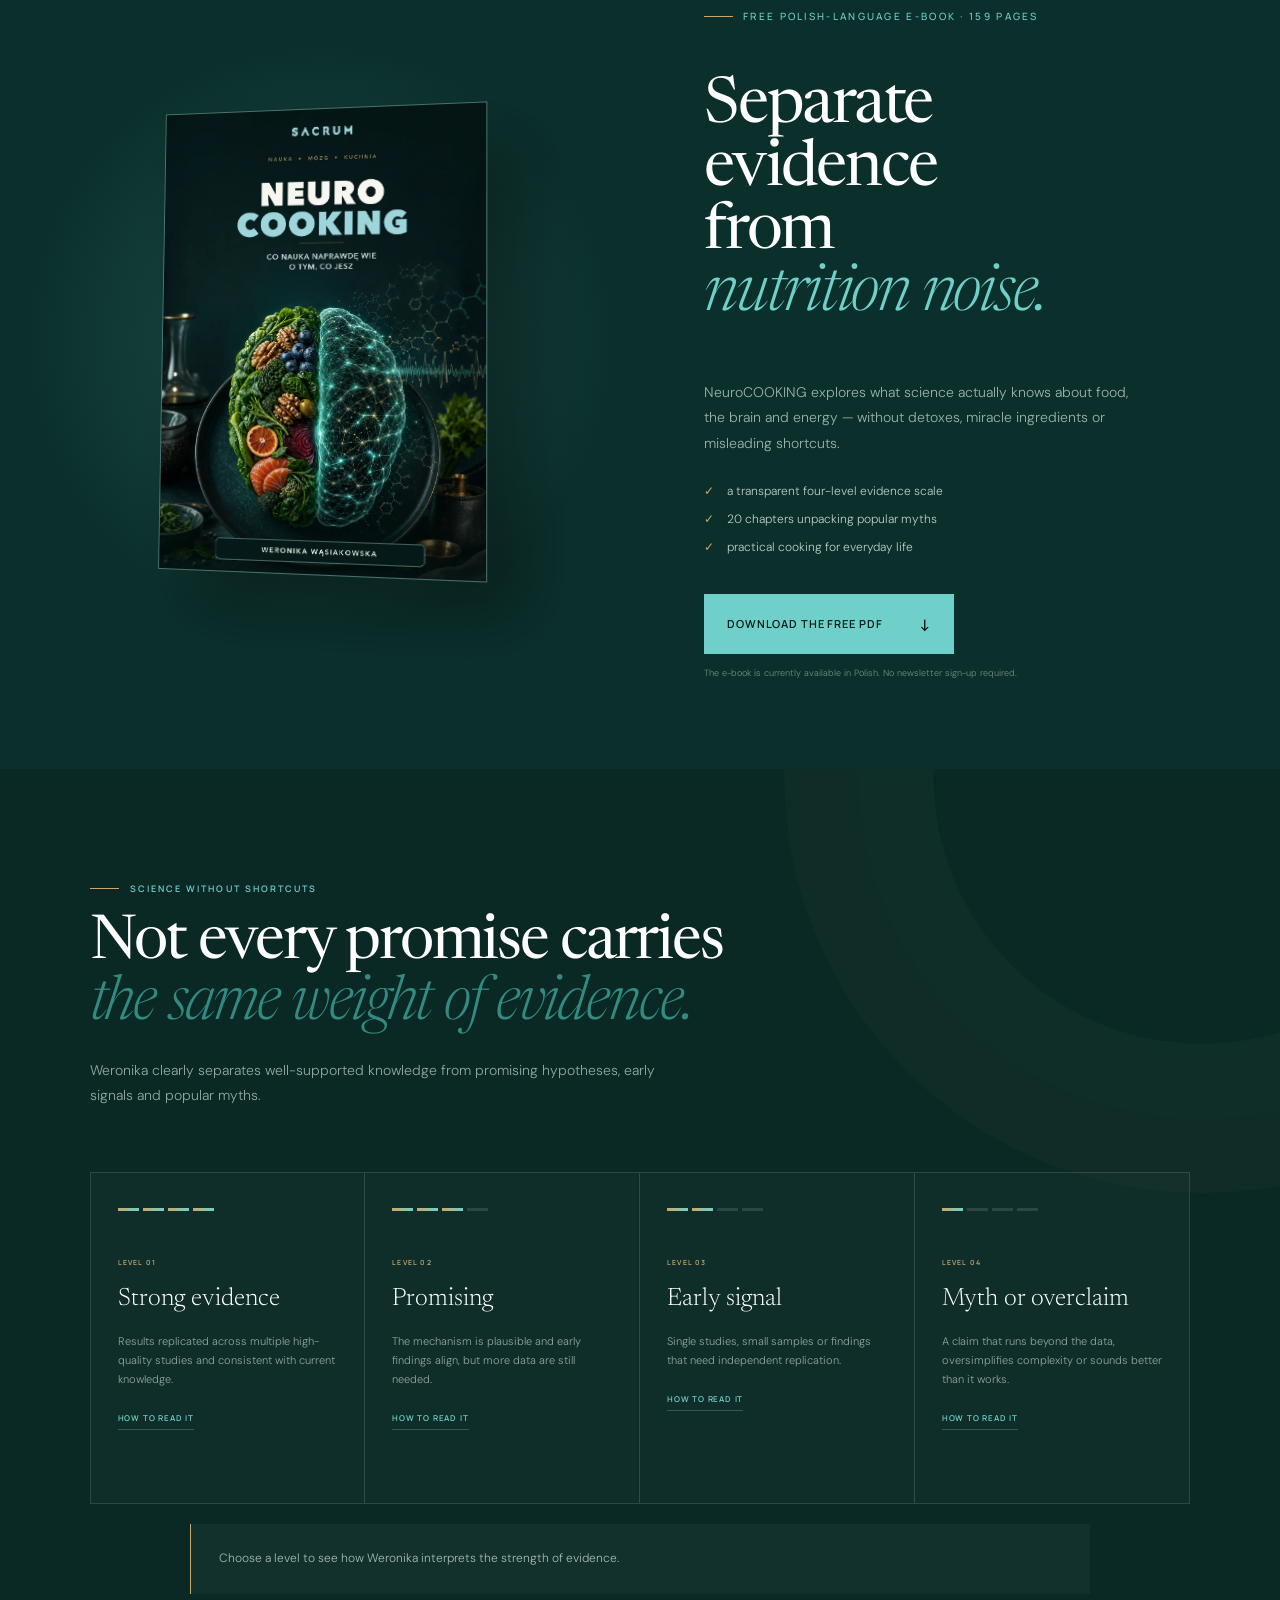
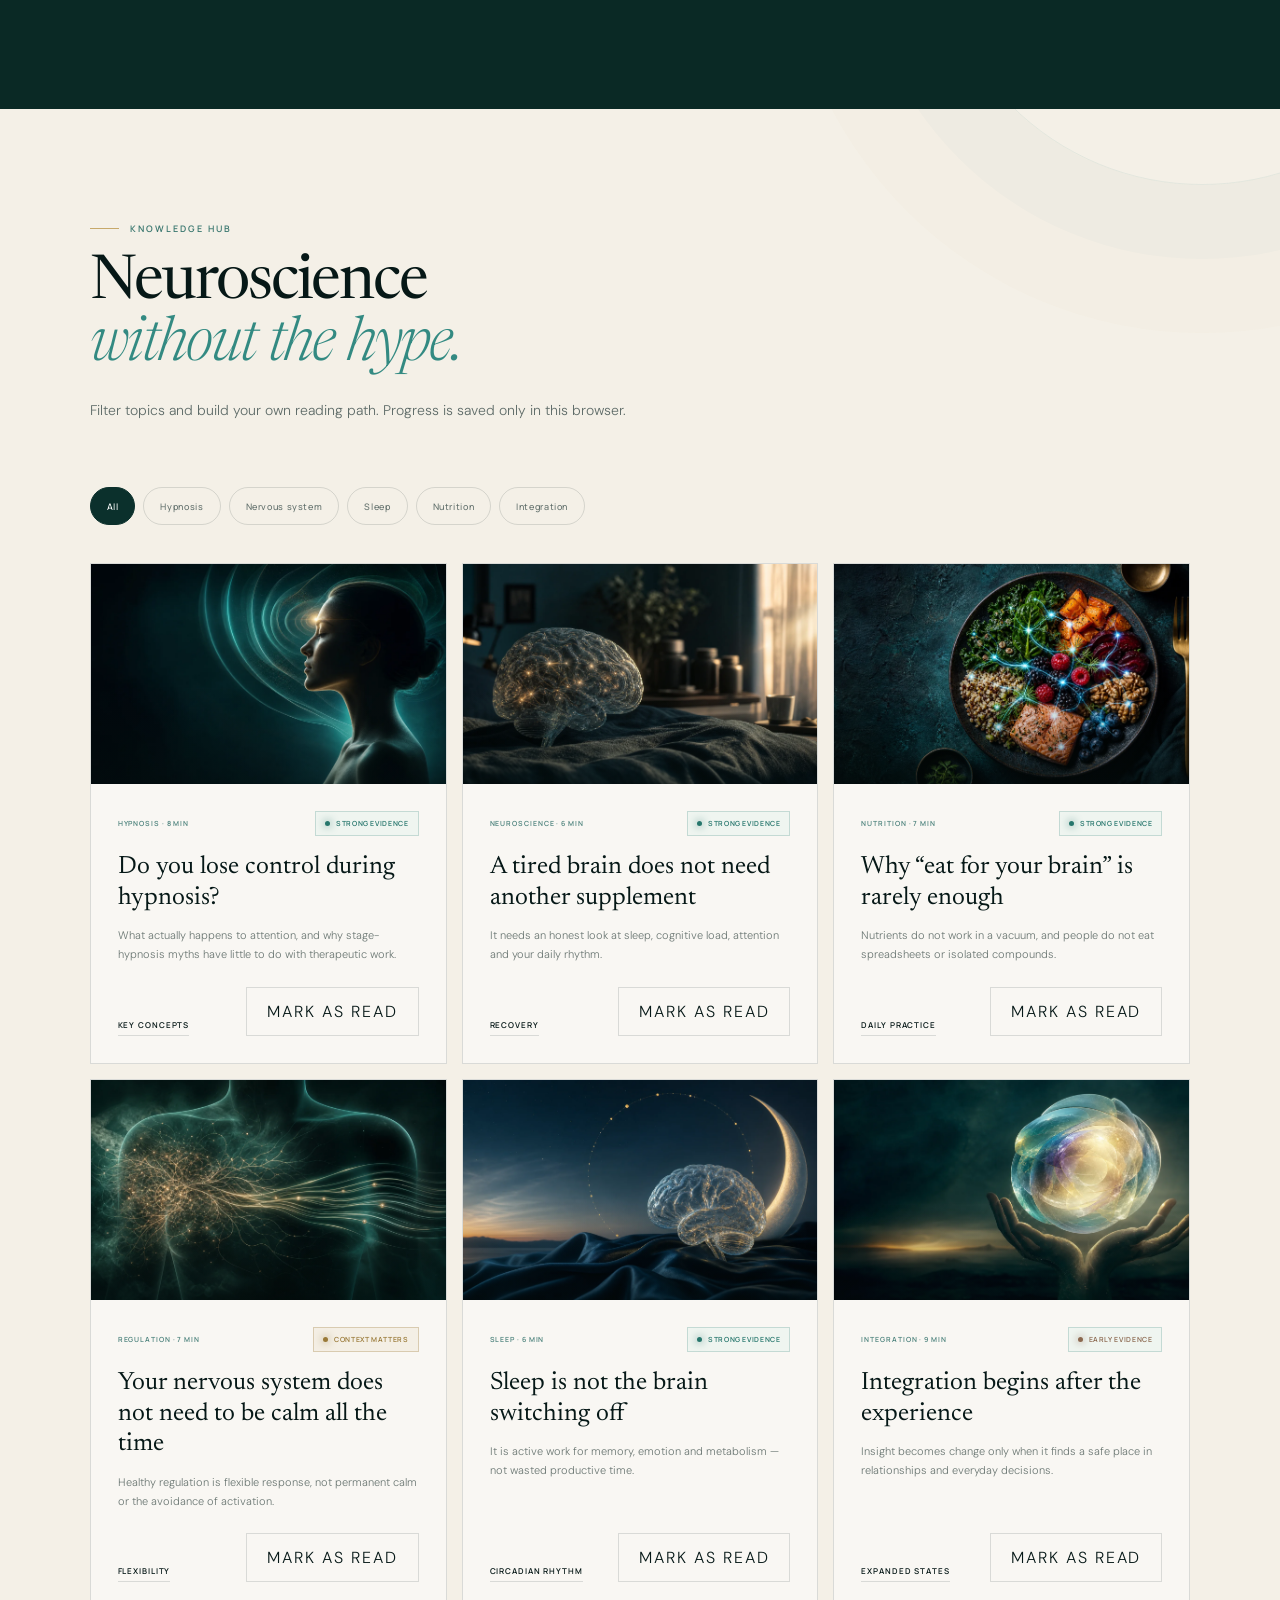
==== commit 1135620a: "fix: kompletny przegląd strony — 10 poprawek z roastu + neuro-dekoracje - cal.com (404) zamienione n" ====
--- a/en.html
+++ b/en.html
@@ -8,6 +8,25 @@
   <title>Weronika Wąsiakowska — neuroscience that supports change</title>
   <link rel="alternate" hreflang="pl" href="index.html">
   <link rel="alternate" hreflang="en" href="en.html">
+  <link rel="canonical" href="https://www.weronikawasiakowska.com/en.html">
+  <meta property="og:type" content="website">
+  <meta property="og:site_name" content="Weronika Wąsiakowska">
+  <meta property="og:locale" content="en_US">
+  <meta property="og:locale:alternate" content="pl_PL">
+  <meta property="og:url" content="https://www.weronikawasiakowska.com/en.html">
+  <meta property="og:title" content="Weronika Wąsiakowska — neuroscience that supports change">
+  <meta property="og:description" content="Therapeutic hypnotherapy in English via Zoom, neuroscience consultations and neuro-nutrition mentoring. Evidence-informed, personal and grounded support.">
+  <meta property="og:image" content="https://www.weronikawasiakowska.com/assets/og-image.jpg">
+  <meta property="og:image:width" content="1200">
+  <meta property="og:image:height" content="630">
+  <meta name="twitter:card" content="summary_large_image">
+  <meta name="twitter:title" content="Weronika Wąsiakowska — neuroscience that supports change">
+  <meta name="twitter:description" content="Therapeutic hypnotherapy in English via Zoom, neuroscience consultations and neuro-nutrition mentoring.">
+  <meta name="twitter:image" content="https://www.weronikawasiakowska.com/assets/og-image.jpg">
+  <link rel="icon" href="favicon.ico" sizes="any">
+  <link rel="icon" type="image/png" sizes="32x32" href="assets/favicon-32x32.png">
+  <link rel="icon" type="image/png" sizes="16x16" href="assets/favicon-16x16.png">
+  <link rel="apple-touch-icon" href="assets/apple-touch-icon.png">
   <link rel="preconnect" href="https://fonts.googleapis.com">
   <link rel="preconnect" href="https://fonts.gstatic.com" crossorigin>
   <link href="https://fonts.googleapis.com/css2?family=DM+Sans:wght@300;400;500;600&amp;family=Manrope:wght@400;500;600;700&amp;family=Newsreader:ital,opsz,wght@0,6..72,300;0,6..72,400;1,6..72,300&amp;display=swap" rel="stylesheet">
@@ -31,19 +50,19 @@
       <a href="#kontakt">Contact</a>
     </nav>
     <div class="lang-switch" aria-label="Language selector"><a href="index.html" lang="pl">PL</a><span aria-current="page">EN</span></div>
-    <a class="header-cta cal-link" href="https://cal.com/weronika-wasiakowska" target="_blank" rel="noopener">Free consultation <span>↗</span></a>
+    <a class="header-cta cal-link" href="#rezerwacja">Free consultation <span>↗</span></a>
   </header>
 
   <main>
     <section class="hero" aria-labelledby="hero-title">
-      <img class="hero-neuro" src="assets/neuro-hero.png" alt="" aria-hidden="true">
+      <img class="hero-neuro" src="assets/neuro-hero.webp" alt="" aria-hidden="true">
       <div class="hero-glow" aria-hidden="true"></div>
       <div class="hero-content">
         <p class="eyebrow"><span></span> Neuroscience × therapeutic hypnosis</p>
         <h1 id="hero-title">Your mind is not<br>a problem to <em>be fixed.</em></h1>
         <p class="hero-lead">It is a system that can be understood. I bring together neuroscience, work with unconscious patterns and everyday choices — so change can become meaningful and sustainable.</p>
         <div class="hero-actions">
-          <a class="button button-primary cal-link" href="https://cal.com/weronika-wasiakowska" target="_blank" rel="noopener">Book a free 20-minute call <span>↗</span></a>
+          <a class="button button-primary cal-link" href="#rezerwacja">Book a free 20-minute call <span>↗</span></a>
           <a class="text-link" href="#metoda">Explore my approach <span>↓</span></a>
         </div>
         <div class="hero-proof">
@@ -53,7 +72,7 @@
       </div>
       <aside class="hero-portrait">
         <div class="portrait-orbit" aria-hidden="true"></div>
-        <img src="assets/weronika-hero-v2.png" alt="Weronika Wąsiakowska">
+        <img src="assets/weronika-hero-v2.webp" alt="Weronika Wąsiakowska" fetchpriority="high">
         <div class="portrait-caption"><span>Weronika Wąsiakowska</span><small>NEUROSCIENTIST · HYPNOTHERAPIST</small></div>
         <div class="signal-card"><span class="signal-dot"></span><div><small>MY APPROACH</small><strong>Science, connection, change</strong></div></div>
       </aside>
@@ -82,7 +101,7 @@
       <div class="compass-result" id="compass-result" role="tabpanel" aria-live="polite">
         <div class="result-index">01</div>
         <div><p>SUGGESTED FIRST STEP</p><h3>Neuroscience consultation</h3><span>We map symptoms, context and daily pressures. The result is a clear direction — not another label.</span></div>
-        <a class="circle-link cal-link" href="https://cal.com/weronika-wasiakowska" target="_blank" rel="noopener" aria-label="Book a consultation">↗</a>
+        <a class="circle-link cal-link" href="#rezerwacja" aria-label="Book a consultation">↗</a>
       </div>
     </section>
 
@@ -97,7 +116,7 @@
           <div class="checkin-question" data-checkin-step hidden><span class="question-number">04 · EMOTIONS</span><h3>When a difficult emotion appears, what happens first?</h3><div class="checkin-options"><button class="checkin-option" data-checkin-answer data-domain="regulation" data-score="2">My body reacts before thought</button><button class="checkin-option" data-checkin-answer data-domain="patterns" data-score="2">I repeat a familiar relational pattern</button><button class="checkin-option" data-checkin-answer data-domain="energy" data-score="2">I shut down and lose momentum</button><button class="checkin-option" data-checkin-answer data-domain="food" data-score="2">I regulate it through food or control</button></div></div>
           <div class="checkin-question" data-checkin-step hidden><span class="question-number">05 · CHANGE</span><h3>What makes change most difficult?</h3><div class="checkin-options"><button class="checkin-option" data-checkin-answer data-domain="regulation" data-score="2">A lack of felt safety</button><button class="checkin-option" data-checkin-answer data-domain="patterns" data-score="2">I know what to do, yet return to the old</button><button class="checkin-option" data-checkin-answer data-domain="energy" data-score="2">Overload and limited resources</button><button class="checkin-option" data-checkin-answer data-domain="food" data-score="2">All-or-nothing thinking</button></div></div>
           <div class="checkin-question" data-checkin-step hidden><span class="question-number">06 · FIRST STEP</span><h3>What do you need most right now?</h3><div class="checkin-options"><button class="checkin-option" data-checkin-answer data-domain="regulation" data-score="3">More calm in my body</button><button class="checkin-option" data-checkin-answer data-domain="patterns" data-score="3">To interrupt a repeating pattern</button><button class="checkin-option" data-checkin-answer data-domain="energy" data-score="3">Clarity, sleep and stable energy</button><button class="checkin-option" data-checkin-answer data-domain="food" data-score="3">A calmer relationship with food</button></div></div>
-          <div class="checkin-result" data-checkin-results hidden aria-live="polite"><span data-checkin-live class="visually-hidden"></span><div data-checkin-result="regulation"><small>DOMINANT DIRECTION</small><h3>Regulation and felt safety</h3><p>Your system may first need relief from constant mobilisation. A consultation mapping pressures and bodily signals can be a helpful beginning.</p></div><div data-checkin-result="patterns" hidden><small>DOMINANT DIRECTION</small><h3>Working with an automatic pattern</h3><p>You may already understand a great deal, but insight alone is not always enough. We can explore whether hypnotherapy fits the reaction sustaining the pattern.</p></div><div data-checkin-result="energy" hidden><small>DOMINANT DIRECTION</small><h3>Recovery, energy and attention</h3><p>A useful first step is looking at sleep, daily rhythm, cognitive load and available resources — without adding more pressure.</p></div><div data-checkin-result="food" hidden><small>DOMINANT DIRECTION</small><h3>Your relationship with food and energy</h3><p>You may benefit from an approach connecting neuroscience with real life, without dietary extremes or miracle promises.</p></div><p class="feature-muted">This result is not a diagnosis. If symptoms are severe or sudden, consult an appropriate healthcare professional.</p><div class="checkin-nav"><button class="feature-action feature-action--light" data-checkin-restart>Restart</button><a class="feature-action cal-link" href="https://cal.com/weronika-wasiakowska" target="_blank" rel="noopener">Discuss the result ↗</a></div></div>
+          <div class="checkin-result" data-checkin-results hidden aria-live="polite"><span data-checkin-live class="visually-hidden"></span><div data-checkin-result="regulation"><small>DOMINANT DIRECTION</small><h3>Regulation and felt safety</h3><p>Your system may first need relief from constant mobilisation. A consultation mapping pressures and bodily signals can be a helpful beginning.</p></div><div data-checkin-result="patterns" hidden><small>DOMINANT DIRECTION</small><h3>Working with an automatic pattern</h3><p>You may already understand a great deal, but insight alone is not always enough. We can explore whether hypnotherapy fits the reaction sustaining the pattern.</p></div><div data-checkin-result="energy" hidden><small>DOMINANT DIRECTION</small><h3>Recovery, energy and attention</h3><p>A useful first step is looking at sleep, daily rhythm, cognitive load and available resources — without adding more pressure.</p></div><div data-checkin-result="food" hidden><small>DOMINANT DIRECTION</small><h3>Your relationship with food and energy</h3><p>You may benefit from an approach connecting neuroscience with real life, without dietary extremes or miracle promises.</p></div><p class="feature-muted">This result is not a diagnosis. If symptoms are severe or sudden, consult an appropriate healthcare professional.</p><div class="checkin-nav"><button class="feature-action feature-action--light" data-checkin-restart>Restart</button><a class="feature-action cal-link" href="#rezerwacja">Discuss the result ↗</a></div></div>
         </div>
       </div>
     </section>
@@ -116,7 +135,7 @@
         <article class="service-card">
           <div class="service-no">02</div><div class="service-icon waves" aria-hidden="true"><svg viewBox="0 0 85 85"><path d="M13 45 C21 45 23 26 31 26 C39 26 39 45 47 45 C53 45 54 60 60 60 C65 60 67 49 72 49"></path><circle class="dot" cx="31" cy="26" r="2.2"></circle><circle class="accent" cx="60" cy="60" r="2.2"></circle></svg></div>
           <div class="service-copy"><p>A MAP OF HOW YOU FUNCTION</p><h3>Neuroscience consultations</h3><span>Together, we make sense of what is happening with focus, memory, emotions, sleep and overload. We look for meaningful connections, not quick labels.</span><ul><li>clarity</li><li>a plan for next steps</li><li>understanding your system</li></ul></div>
-          <a class="cal-link" href="https://cal.com/weronika-wasiakowska" target="_blank" rel="noopener">Book a conversation <span>↗</span></a>
+          <a class="cal-link" href="#rezerwacja">Book a conversation <span>↗</span></a>
         </article>
         <article class="service-card">
           <div class="service-no">03</div><div class="service-icon orbit-icon" aria-hidden="true"><svg viewBox="0 0 85 85"><ellipse cx="42.5" cy="42.5" rx="23" ry="11" transform="rotate(-18 42.5 42.5)"></ellipse><ellipse class="accent" cx="42.5" cy="42.5" rx="23" ry="11" transform="rotate(52 42.5 42.5)"></ellipse><circle class="dot" cx="42.5" cy="42.5" r="3"></circle><circle class="accent-dot" cx="63.3" cy="35.4" r="2"></circle></svg></div>
@@ -147,7 +166,7 @@
         <p class="eyebrow dark"><span></span> Your pathway</p>
         <h2>From the first conversation<br>to <em>lasting change.</em></h2>
         <p>The process has structure, but it is never one-size-fits-all. Every stage follows what you genuinely need.</p>
-        <a class="button button-dark cal-link" href="https://cal.com/weronika-wasiakowska" target="_blank" rel="noopener">See if it feels right <span>↗</span></a>
+        <a class="button button-dark cal-link" href="#rezerwacja">See if it feels right <span>↗</span></a>
       </div>
       <div class="path-steps">
         <article><span>01</span><div><small>20 MIN · ONLINE</small><h3>Free consultation</h3><p>We discuss what brings you here and what you expect. We check whether my approach is suitable and safe for your situation.</p></div></article>
@@ -158,7 +177,7 @@
     </section>
 
     <section class="about" id="o-mnie">
-      <div class="about-image"><img src="assets/weronika-editorial-v2.png" alt="Portrait of Weronika Wąsiakowska"><div class="about-seal"><span>15+</span><small>YEARS CLOSE<br>TO SCIENCE</small></div></div>
+      <div class="about-image"><img src="assets/weronika-editorial-v2.webp" alt="Portrait of Weronika Wąsiakowska" loading="lazy" decoding="async"><div class="about-seal"><span>15+</span><small>YEARS CLOSE<br>TO SCIENCE</small></div></div>
       <div class="about-copy">
         <p class="eyebrow"><span></span> About me</p>
         <h2>Science taught me<br><em>to ask better questions.</em></h2>
@@ -177,9 +196,9 @@
         <p>Brands, schools and initiatives connected by a shared direction: knowledge, development and responsible work with people.</p>
       </div>
       <div class="partners-grid">
-        <div class="partner-card partner-sacrum"><img src="assets/partners/sacrum-logo.png" alt="SACRUM"></div>
-        <div class="partner-card partner-cien"><img src="assets/partners/cien-festiwal.png" alt="CIEŃ Festiwal"></div>
-        <div class="partner-card partner-psh"><img src="assets/partners/psh-logo.png" alt="Professional School of Hypnotherapy"></div>
+        <div class="partner-card partner-sacrum"><img src="assets/partners/sacrum-logo.png" alt="SACRUM"><small>Psychedelic therapy center</small></div>
+        <div class="partner-card partner-cien"><img src="assets/partners/cien-festiwal.png" alt="CIEŃ Festiwal"><small>Culture and awareness festival</small></div>
+        <div class="partner-card partner-psh"><img src="assets/partners/psh-logo.png" alt="Professional School of Hypnotherapy"><small>Hypnotherapy education school</small></div>
       </div>
     </section>
 
@@ -200,18 +219,18 @@
         <p>Before choosing a package, we meet for a free call and decide together which form of support makes sense.</p>
       </div>
       <div class="pricing-grid">
-        <article class="price-card"><small>SINGLE SESSION · ZOOM</small><h3>Initial hypnotherapy<br>session</h3><div class="price"><strong>700</strong><span>PLN<br>/ 2 H</span></div><p>For people who want to experience the method and begin working with a specific issue.</p><a class="button button-outline cal-link" href="https://cal.com/weronika-wasiakowska" target="_blank" rel="noopener">Choose this session <span>↗</span></a></article>
-        <article class="price-card popular"><div class="popular-label">MOST POPULAR</div><small>DEEPER PROCESS · ZOOM</small><h3>5-session<br>hypnotherapy package</h3><div class="price"><strong>2 970</strong><span>PLN<br>/ 10 H</span></div><p>A regular process with space for deeper work, integration and conscious review of change.</p><a class="button button-gold cal-link" href="https://cal.com/weronika-wasiakowska" target="_blank" rel="noopener">Let’s talk <span>↗</span></a></article>
-        <article class="price-card"><small>TRANSFORMATIONAL PATH · ZOOM</small><h3>10-session<br>hypnotherapy package</h3><div class="price"><strong>4 970</strong><span>PLN<br>/ 20 H</span></div><p>For complex themes and people who need a longer, consistent process with follow-up.</p><a class="button button-outline cal-link" href="https://cal.com/weronika-wasiakowska" target="_blank" rel="noopener">Ask about the package <span>↗</span></a></article>
-        <article class="price-card nutrition"><small>INDIVIDUAL SESSION</small><h3>Neuro-nutrition<br>mentoring</h3><div class="price"><strong>497</strong><span>PLN<br>/ 1 H</span></div><p>An analysis of everyday choices and a practical plan supporting energy, focus, sleep and wellbeing.</p><a class="button button-outline cal-link" href="https://cal.com/weronika-wasiakowska" target="_blank" rel="noopener">Book mentoring <span>↗</span></a></article>
-      </div>
-      <p class="pricing-note"><strong>All hypnotherapy sessions in English are held online via Zoom.</strong><br>Not sure what to choose? <a class="cal-link" href="https://cal.com/weronika-wasiakowska" target="_blank" rel="noopener">Book a free call and we will choose the right first step together.</a></p>
+        <article class="price-card"><small>SINGLE SESSION · ZOOM</small><h3>Initial hypnotherapy<br>session</h3><div class="price"><strong>700</strong><span>PLN<br>/ 2 H</span></div><p>For people who want to experience the method and begin working with a specific issue.</p><a class="button button-outline cal-link" href="#rezerwacja">Choose this session <span>↗</span></a></article>
+        <article class="price-card popular"><div class="popular-label">MOST POPULAR</div><small>DEEPER PROCESS · ZOOM</small><h3>5-session<br>hypnotherapy package</h3><div class="price"><strong>2 970</strong><span>PLN<br>/ 10 H</span></div><p>A regular process with space for deeper work, integration and conscious review of change.</p><a class="button button-gold cal-link" href="#rezerwacja">Let’s talk <span>↗</span></a></article>
+        <article class="price-card"><small>TRANSFORMATIONAL PATH · ZOOM</small><h3>10-session<br>hypnotherapy package</h3><div class="price"><strong>4 970</strong><span>PLN<br>/ 20 H</span></div><p>For complex themes and people who need a longer, consistent process with follow-up.</p><a class="button button-outline cal-link" href="#rezerwacja">Ask about the package <span>↗</span></a></article>
+        <article class="price-card nutrition"><small>INDIVIDUAL SESSION</small><h3>Neuro-nutrition<br>mentoring</h3><div class="price"><strong>497</strong><span>PLN<br>/ 1 H</span></div><p>An analysis of everyday choices and a practical plan supporting energy, focus, sleep and wellbeing.</p><a class="button button-outline cal-link" href="#rezerwacja">Book mentoring <span>↗</span></a></article>
+      </div>
+      <p class="pricing-note"><strong>All hypnotherapy sessions in English are held online via Zoom.</strong><br>Not sure what to choose? <a class="cal-link" href="#rezerwacja">Book a free call and we will choose the right first step together.</a></p>
     </section>
 
     <section class="prep-path feature-section" data-preparation-path data-preparation-id="homepage-en" aria-labelledby="prep-title"><div class="feature-heading"><p class="feature-kicker">After booking</p><h2 id="prep-title">Prepare the space,<br><em>not a perfect version of yourself.</em></h2><p>A short preparation path reduces uncertainty before the first meeting. Progress is stored only on your device.</p></div><div class="prep-layout"><aside class="prep-summary"><h3>Your readiness</h3><p data-prep-progress-text>0/4 completed</p><div class="knowledge-progress__track" style="margin:22px auto"><span class="knowledge-progress__fill" data-prep-progress role="progressbar" aria-valuemin="0" aria-valuemax="100"></span></div><p>You do not need to feel perfectly ready. A private space and curiosity are enough.</p><a class="feature-action" href="prepare-en.html" style="margin-top:24px">Full checklist ↗</a><button class="feature-action feature-action--light" data-prep-reset style="margin-top:8px">Reset</button></aside><div class="prep-checklist"><div class="prep-item"><input id="prep-en-1" type="checkbox" data-prep-item data-prep-id="space"><label class="prep-item__check" for="prep-en-1" aria-label="Private space"></label><div><h3>Create a private space</h3><p>Choose a place where you will not be interrupted for the entire session.</p></div><span class="prep-item__time">5 MIN</span></div><div class="prep-item"><input id="prep-en-2" type="checkbox" data-prep-item data-prep-id="zoom"><label class="prep-item__check" for="prep-en-2" aria-label="Check Zoom"></label><div><h3>Check Zoom and headphones</h3><p>A stable connection and comfortable audio help maintain continuity.</p></div><span class="prep-item__time">3 MIN</span></div><div class="prep-item"><input id="prep-en-3" type="checkbox" data-prep-item data-prep-id="intention"><label class="prep-item__check" for="prep-en-3" aria-label="Write an intention"></label><div><h3>Write one sentence of intention</h3><p>Not a perfect goal — simply what you would like to explore.</p></div><span class="prep-item__time">2 MIN</span></div><div class="prep-item"><input id="prep-en-4" type="checkbox" data-prep-item data-prep-id="aftercare"><label class="prep-item__check" for="prep-en-4" aria-label="Plan time after"></label><div><h3>Leave 15 minutes after the session</h3><p>Avoid another call immediately. Give yourself space for water, movement and reflection.</p></div><span class="prep-item__time">15 MIN</span></div></div></div></section>
 
     <section class="lead-magnet" id="neurocooking">
-      <div class="book-visual"><div class="book"><img src="assets/neurocooking-cover.png" alt="Cover of NeuroCOOKING by Weronika Wąsiakowska"></div></div>
+      <div class="book-visual"><div class="book"><img src="assets/neurocooking-cover.webp" alt="Cover of NeuroCOOKING by Weronika Wąsiakowska" loading="lazy" decoding="async"></div></div>
       <div class="lead-copy"><p class="eyebrow"><span></span> Free Polish-language e-book · 159 pages</p><h2>Separate evidence<br>from <em>nutrition noise.</em></h2><p>NeuroCOOKING explores what science actually knows about food, the brain and energy — without detoxes, miracle ingredients or misleading shortcuts.</p><ul><li><span>✓</span> a transparent four-level evidence scale</li><li><span>✓</span> 20 chapters unpacking popular myths</li><li><span>✓</span> practical cooking for everyday life</li></ul><a class="button button-primary" href="assets/NeuroCOOKING-Weronika-Wasiakowska.pdf" download>Download the free PDF <span>↓</span></a><small>The e-book is currently available in Polish. No newsletter sign-up required.</small></div>
     </section>
 
@@ -243,9 +262,25 @@
       <div class="journal-shell"><form class="journal-form" data-journal-form><h3>Today’s check-in</h3><div class="journal-field"><label for="j-tension">Tension <span>1 calm · 10 very high</span></label><input id="j-tension" name="tension" type="range" min="1" max="10" value="5"></div><div class="journal-field"><label for="j-sleep">Sleep quality <span>1 poor · 10 excellent</span></label><input id="j-sleep" name="sleep" type="range" min="1" max="10" value="5"></div><div class="journal-field"><label for="j-energy">Energy <span>1 low · 10 stable</span></label><input id="j-energy" name="energy" type="range" min="1" max="10" value="5"></div><div class="journal-field"><label for="j-focus">Clarity of focus <span>1 foggy · 10 clear</span></label><input id="j-focus" name="focus" type="range" min="1" max="10" value="5"></div><div class="journal-field"><label for="j-reflection">One sentence for yourself</label><textarea id="j-reflection" name="reflection" placeholder="What is influencing your system most today?"></textarea></div><button class="feature-action" type="submit">Save locally</button><p class="form-status" data-journal-status aria-live="polite"></p><p class="privacy-note">Your data never leaves this browser and is not sent to Weronika.</p></form><div class="journal-insights"><h3>Your local record</h3><div class="journal-averages" data-journal-chart></div><div class="journal-history" data-journal-history></div><div class="journal-tools"><button class="feature-action feature-action--light" type="button" data-journal-export data-export-format="text">Export TXT</button><button class="feature-action feature-action--light" type="button" data-journal-export data-export-format="json">Export JSON</button><button class="feature-action feature-action--light" type="button" data-journal-clear>Clear</button></div></div></div>
     </section>
 
+    <section class="booking-section feature-section" id="rezerwacja" aria-labelledby="booking-title">
+      <div class="feature-heading"><p class="feature-kicker">Booking</p><h2 id="booking-title">Book<br><em>your first step.</em></h2><p>The online calendar is being set up. Until then I reply personally — usually within 24 hours.</p></div>
+      <!-- CAL_EMBED_PLACEHOLDER: once the Cal.com account is ready, replace .booking-placeholder with the embed (data-cal-link="weronika-wasiakowska") -->
+      <div class="booking-shell" data-cal-link="weronika-wasiakowska">
+        <div class="booking-placeholder">
+          <div class="booking-placeholder__icon" aria-hidden="true"><svg viewBox="0 0 85 85"><circle cx="42.5" cy="42.5" r="24"></circle><circle cx="42.5" cy="42.5" r="15"></circle><circle class="accent" cx="42.5" cy="42.5" r="6.5"></circle><circle class="dot" cx="42.5" cy="42.5" r="2"></circle></svg></div>
+          <h3>Online calendar — coming soon</h3>
+          <p>Write or call, and we will find a time that works for your free consultation.</p>
+          <div class="booking-actions">
+            <a class="button button-primary" href="mailto:hello@weronikawasiakowska.com">Send an email <span>↗</span></a>
+            <a class="button button-outline" href="tel:+48504947347">Call <span>↗</span></a>
+          </div>
+        </div>
+      </div>
+    </section>
+
     <section class="contact-section feature-section" id="kontakt" aria-labelledby="contact-title">
-      <div class="feature-heading"><p class="feature-kicker">A calm first contact</p><h2 id="contact-title">You can begin<br><em>with one question.</em></h2><p>The form prepares a message in your email app. Nothing is sent without your confirmation.</p></div>
-      <div class="contact-layout"><div class="contact-intro"><h3>Not sure which way of working would fit?</h3><p>Briefly share what brings you here. Please do not send detailed records or sensitive medical information through this form.</p><span class="contact-detail"><small>Email</small><a href="mailto:hello@weronikawasiakowska.com">hello@weronikawasiakowska.com</a></span><span class="contact-detail"><small>Phone</small><a href="tel:+48504947347">+48 504 947 347</a></span></div><form class="contact-form" data-contact-form><div class="contact-field"><label for="contact-name">Name</label><input id="contact-name" name="name" autocomplete="name" required></div><div class="contact-field"><label for="contact-email">Email</label><input id="contact-email" name="email" type="email" autocomplete="email" required></div><div class="contact-field contact-field--wide"><label for="contact-subject">Subject</label><select id="contact-subject" name="subject" required><option value="">Choose a subject</option><option>Hypnotherapy in English</option><option>Neuropsychology consultation</option><option>Neuro-nutrition mentoring</option><option>Another question</option></select></div><div class="contact-field contact-field--wide"><label for="contact-message">Message</label><textarea id="contact-message" name="message" placeholder="Write a few lines — without sensitive information." required></textarea></div><label class="contact-consent"><input type="checkbox" name="consent" required><span>I understand that this opens my email app and I will send the message myself.</span></label><button class="feature-action" type="submit">Prepare email ↗</button><p class="form-status" data-contact-status aria-live="polite"></p></form></div>
+      <div class="feature-heading"><p class="feature-kicker">A calm first contact</p><h2 id="contact-title">You can begin<br><em>with one question.</em></h2><p>Your message goes straight to Weronika's inbox. She replies personally, usually within 24 hours.</p></div>
+      <div class="contact-layout"><div class="contact-intro"><h3>Not sure which way of working would fit?</h3><p>Briefly share what brings you here. Please do not send detailed records or sensitive medical information through this form.</p><span class="contact-detail"><small>Email</small><a href="mailto:hello@weronikawasiakowska.com">hello@weronikawasiakowska.com</a></span><span class="contact-detail"><small>Phone</small><a href="tel:+48504947347">+48 504 947 347</a></span></div><form class="contact-form" data-contact-form><div class="contact-field"><label for="contact-name">Name</label><input id="contact-name" name="name" autocomplete="name" required></div><div class="contact-field"><label for="contact-email">Email</label><input id="contact-email" name="email" type="email" autocomplete="email" required></div><div class="contact-field contact-field--wide"><label for="contact-subject">Subject</label><select id="contact-subject" name="subject" required><option value="">Choose a subject</option><option>Hypnotherapy in English</option><option>Neuropsychology consultation</option><option>Neuro-nutrition mentoring</option><option>Another question</option></select></div><div class="contact-field contact-field--wide"><label for="contact-message">Message</label><textarea id="contact-message" name="message" placeholder="Write a few lines — without sensitive information." required></textarea></div><label class="contact-consent"><input type="checkbox" name="consent" required><span>I understand this message goes directly to Weronika's inbox.</span></label><button class="feature-action" type="submit">Send message ↗</button><p class="form-status" data-contact-status aria-live="polite"></p></form></div>
     </section>
 
     <section class="faq section">
@@ -260,8 +295,8 @@
     </section>
 
     <section class="final-cta" id="final-call">
-      <img src="assets/neuro-hero.png" alt="" aria-hidden="true">
-      <div><p class="eyebrow"><span></span> The first step comes with no obligation</p><h2>You do not need to know<br>where to begin.<br><em>You only need to begin.</em></h2><p>A calm 20-minute conversation in English. No sales script. No pressure. Space for your questions.</p><div class="zoom-note"><b>EN</b> English sessions available worldwide via Zoom</div><br><a class="button button-primary cal-link" href="https://cal.com/weronika-wasiakowska" target="_blank" rel="noopener">Book a free consultation <span>↗</span></a></div>
+      <img src="assets/neuro-hero.webp" alt="" aria-hidden="true" loading="lazy">
+      <div><p class="eyebrow"><span></span> The first step comes with no obligation</p><h2>You do not need to know<br>where to begin.<br><em>You only need to begin.</em></h2><p>A calm 20-minute conversation in English. No sales script. No pressure. Space for your questions.</p><div class="zoom-note"><b>EN</b> English sessions available worldwide via Zoom</div><br><a class="button button-primary cal-link" href="#rezerwacja">Book a free consultation <span>↗</span></a></div>
     </section>
   </main>
 
@@ -269,10 +304,10 @@
     <div class="footer-brand"><a class="official-logo-lockup" href="#top" aria-label="Weronika Wąsiakowska — home"><img src="assets/brand/weronika-lockup.png" alt="Weronika Wąsiakowska — Hypnotherapy and Neuroscience"></a><p>Neuroscience, therapeutic hypnosis<br>and everyday choices that support change.</p></div>
     <div><small>NAVIGATION</small><a href="#metoda">Approach</a><a href="#wspolpraca">Work with me</a><a href="#o-mnie">About</a><a href="#cennik">Pricing</a></div>
     <div><small>CONTACT</small><a href="mailto:hello@weronikawasiakowska.com">hello@weronikawasiakowska.com</a><a href="#kontakt">Contact form</a><a href="#blog">Knowledge hub</a></div>
-    <div><small>LEGAL</small><span>Privacy policy · to be completed</span><span>Terms · to be completed</span></div>
-    <p class="footer-bottom">© <span id="year"></span> Weronika Wąsiakowska <span>This website is educational and does not replace medical advice.</span></p>
+    <div><small>LEGAL</small><a href="privacy-policy.html">Privacy policy</a><a href="terms.html">Terms</a></div>
+    <p class="footer-bottom"><span>© <span id="year"></span> Weronika Wąsiakowska</span><span>This website is educational and does not replace medical advice.</span></p>
   </footer>
-  <a class="floating-cal cal-link" href="https://cal.com/weronika-wasiakowska" target="_blank" rel="noopener" aria-label="Free consultation, 20 minutes"><span class="pulse"></span><b>Free consultation</b><small>20 minutes · Zoom</small><i>↗</i></a>
+  <a class="floating-cal cal-link" href="#rezerwacja" aria-label="Free consultation, 20 minutes"><span class="pulse"></span><b>Free consultation</b><small>20 minutes · Zoom</small><i>↗</i></a>
   <script src="script-en.js"></script>
   <script src="features.js"></script>
 </body>
--- a/styles.css
+++ b/styles.css
@@ -7,14 +7,14 @@
 .path{display:grid;grid-template-columns:.78fr 1.22fr;gap:10%;background:var(--ivory)}.path-intro{position:sticky;top:110px;align-self:start}.path h2{font-size:clamp(43px,4.5vw,68px)}.path-intro>p:not(.eyebrow){color:#63706c;font-size:14px;line-height:1.8;max-width:450px}.button-dark{background:var(--ink);color:#fff;margin-top:20px}.path-steps{border-top:1px solid var(--darkline)}.path-steps article{display:grid;grid-template-columns:80px 1fr;gap:15px;padding:38px 10px;border-bottom:1px solid var(--darkline)}.path-steps article>span{font:300 35px var(--serif);color:#b1bfbb}.path-steps small{font:600 8px var(--display);letter-spacing:.2em;color:#4e837d}.path-steps h3{font:400 25px var(--serif);margin:10px 0}.path-steps p{font-size:12px;line-height:1.75;color:#687571;max-width:550px}
 .about{background:#092722;color:#fff;display:grid;grid-template-columns:1fr 1fr;min-height:790px}.about-image{position:relative;overflow:hidden}.about-image::after{content:"";position:absolute;inset:0;background:linear-gradient(90deg,transparent 60%,#092722 100%)}.about-image img{width:100%;height:100%;object-fit:cover;filter:saturate(.8)}.about-seal{position:absolute;z-index:2;bottom:11%;right:7%;width:112px;height:112px;border-radius:50%;background:var(--teal);color:var(--ink);display:flex;flex-direction:column;justify-content:center;align-items:center}.about-seal span{font:400 37px var(--serif)}.about-seal small{font:600 7px/1.4 var(--display);letter-spacing:.17em;text-align:center}.about-copy{padding:110px 8vw 90px 6vw}.about h2{font-size:clamp(45px,4.8vw,70px)}.about blockquote{font:italic 300 24px/1.45 var(--serif);color:#dceae6;border-left:1px solid var(--gold);padding-left:24px;margin:35px 0}.about-copy>p:not(.eyebrow){font-size:13px;line-height:1.8;color:#91aaa4}.about-values{display:flex;flex-wrap:wrap;gap:8px;margin-top:30px}.about-values span{border:1px solid var(--line);border-radius:20px;padding:8px 13px;font-size:9px;color:#b9ccc7}
 .pause{display:grid;grid-template-columns:1fr 1fr;gap:11%;align-items:center;background:#e6e5dc}.pause-visual{display:flex;justify-content:center}.breath-orb{width:min(38vw,430px);aspect-ratio:1;border-radius:50%;background:radial-gradient(circle at 42% 38%,rgba(156,232,222,.9),rgba(41,125,116,.22) 45%,transparent 68%);border:1px solid rgba(32,112,104,.22);position:relative;display:grid;place-items:center}.breath-orb::before,.breath-orb::after{content:"";position:absolute;inset:12%;border:1px solid rgba(32,112,104,.22);border-radius:47% 53% 50% 50%;transform:rotate(35deg)}.breath-orb::after{inset:25%;transform:rotate(-20deg)}.breath-orb i{position:absolute;width:17px;height:17px;border-radius:50%;background:var(--gold);top:22%;right:17%;box-shadow:0 0 25px var(--gold)}.breath-orb span{font:400 14px var(--display);letter-spacing:.16em;text-transform:uppercase;z-index:2}.breath-orb.running{animation:breathe 10s ease-in-out 6}.breath-orb.running::before{animation:breatheInner 10s ease-in-out 6}@keyframes breathe{0%,100%{transform:scale(.84);opacity:.72}40%{transform:scale(1);opacity:1}}@keyframes breatheInner{0%,100%{transform:rotate(35deg) scale(.8)}40%{transform:rotate(75deg) scale(1.12)}}.pause h2{font-size:clamp(42px,4.5vw,66px)}.pause-copy>p:not(.eyebrow){color:#5c6a66;line-height:1.8;font-size:14px}
-.pricing{background:var(--deep);color:#fff}.centered{text-align:center;margin:auto}.centered .eyebrow{justify-content:center}.centered h2{color:#fff}.centered>p:last-child{margin:0 auto;color:#8fa39e}.pricing-grid{display:grid;grid-template-columns:repeat(4,1fr);gap:13px;margin-top:60px}.price-card{position:relative;border:1px solid var(--line);padding:35px 27px;display:flex;flex-direction:column;min-height:455px;background:rgba(255,255,255,.015)}.price-card>small{font:500 7px var(--display);letter-spacing:.2em;color:var(--teal)}.price-card h3{font:300 24px/1.2 var(--serif);margin:14px 0 25px}.price{display:flex;align-items:flex-end;gap:10px;padding:22px 0;border-top:1px solid var(--line);border-bottom:1px solid var(--line)}.price strong{font:300 39px var(--serif)}.price span{font:500 8px/1.5 var(--display);letter-spacing:.12em;color:#91aaa4;margin-bottom:5px}.price-card>p{font-size:11px;line-height:1.75;color:#839b95;margin:22px 0}.price-card .button{min-width:0;margin-top:auto}.button-outline{border-color:rgba(255,255,255,.25);color:#fff}.button-gold{background:var(--gold);color:var(--ink)}.price-card.popular{border-color:var(--gold);background:#0d3732}.popular-label{position:absolute;top:-25px;left:-1px;right:-1px;height:25px;background:var(--gold);color:var(--ink);display:grid;place-items:center;font:600 7px var(--display);letter-spacing:.2em}.pricing-note{text-align:center;color:#82958f;font-size:11px;margin-top:30px}.pricing-note a{color:var(--teal);border-bottom:1px solid rgba(111,208,202,.4)}
+.pricing{background:var(--deep);color:#fff;position:relative;overflow:hidden;isolation:isolate}.pricing::after{content:"";position:absolute;left:-170px;bottom:-170px;width:520px;height:520px;background-image:url("data:image/svg+xml,%3Csvg%20xmlns%3D%22http%3A//www.w3.org/2000/svg%22%20viewBox%3D%220%200%20600%20600%22%3E%0A%3Ccircle%20cx%3D%22300%22%20cy%3D%22300%22%20r%3D%22280%22%20fill%3D%22none%22%20stroke%3D%22%236fd0ca%22%20stroke-width%3D%221%22%20opacity%3D%220.35%22/%3E%0A%3Ccircle%20cx%3D%22300%22%20cy%3D%22300%22%20r%3D%22220%22%20fill%3D%22none%22%20stroke%3D%22%236fd0ca%22%20stroke-width%3D%221%22%20opacity%3D%220.3%22/%3E%0A%3Ccircle%20cx%3D%22300%22%20cy%3D%22300%22%20r%3D%22160%22%20fill%3D%22none%22%20stroke%3D%22%23c7a96b%22%20stroke-width%3D%221%22%20opacity%3D%220.3%22/%3E%0A%3Ccircle%20cx%3D%22300%22%20cy%3D%22300%22%20r%3D%22100%22%20fill%3D%22none%22%20stroke%3D%22%236fd0ca%22%20stroke-width%3D%221%22%20opacity%3D%220.25%22/%3E%0A%3Ccircle%20cx%3D%22300%22%20cy%3D%22300%22%20r%3D%2245%22%20fill%3D%22none%22%20stroke%3D%22%23c7a96b%22%20stroke-width%3D%221%22%20opacity%3D%220.3%22/%3E%0A%3C/svg%3E");background-size:contain;pointer-events:none;z-index:-1}.centered{text-align:center;margin:auto}.centered .eyebrow{justify-content:center}.centered h2{color:#fff}.centered>p:last-child{margin:0 auto;color:#8fa39e}.pricing-grid{display:grid;grid-template-columns:repeat(4,1fr);gap:13px;margin-top:60px}.price-card{position:relative;border:1px solid var(--line);padding:35px 27px;display:flex;flex-direction:column;min-height:455px;background:rgba(255,255,255,.015)}.price-card>small{font:500 7px var(--display);letter-spacing:.2em;color:var(--teal)}.price-card h3{font:300 24px/1.2 var(--serif);margin:14px 0 25px}.price{display:flex;align-items:flex-end;gap:10px;padding:22px 0;border-top:1px solid var(--line);border-bottom:1px solid var(--line)}.price strong{font:300 39px var(--serif)}.price span{font:500 8px/1.5 var(--display);letter-spacing:.12em;color:#91aaa4;margin-bottom:5px}.price-card>p{font-size:11px;line-height:1.75;color:#839b95;margin:22px 0}.price-card .button{min-width:0;margin-top:auto}.button-outline{border-color:rgba(255,255,255,.25);color:#fff}.button-gold{background:var(--gold);color:var(--ink)}.price-card.popular{border-color:var(--gold);background:#0d3732}.popular-label{position:absolute;top:-25px;left:-1px;right:-1px;height:25px;background:var(--gold);color:var(--ink);display:grid;place-items:center;font:600 7px var(--display);letter-spacing:.2em}.pricing-note{text-align:center;color:#82958f;font-size:11px;margin-top:30px}.pricing-note a{color:var(--teal);border-bottom:1px solid rgba(111,208,202,.4)}
 .lead-magnet{min-height:700px;background:#0b302c;color:#fff;display:grid;grid-template-columns:1fr 1fr;align-items:center;overflow:hidden}.book-visual{height:100%;display:grid;place-items:center;background:radial-gradient(circle,rgba(111,208,202,.18),transparent 55%)}.book{width:330px;aspect-ratio:.705;position:relative;transform:perspective(1000px) rotateY(-10deg) rotateX(3deg);box-shadow:35px 35px 60px rgba(0,0,0,.35)}.book>img{position:absolute;inset:0;width:100%;height:100%;object-fit:cover;filter:brightness(.3)}.book-cover{position:absolute;inset:0;padding:38px 30px;display:flex;flex-direction:column;align-items:center;text-align:center;border:1px solid rgba(255,255,255,.25)}.book-cover small{font:500 6px var(--display);letter-spacing:.25em;color:var(--gold)}.book-cover strong{font:700 44px/.85 var(--display);letter-spacing:.02em;margin-top:55px}.book-cover strong span{color:var(--teal)}.book-cover p{font:400 13px/1.3 var(--display);text-transform:uppercase;margin-top:26px}.book-cover b{font:500 8px var(--display);letter-spacing:.2em;margin-top:auto;border:1px solid var(--teal);padding:10px 14px;width:100%}.lead-copy{padding:90px 10vw 90px 5vw}.lead-copy h2{font:400 clamp(45px,5vw,72px)/.98 var(--serif);letter-spacing:-.035em}.lead-copy>p:not(.eyebrow){font-size:14px;line-height:1.8;color:#9bb2ac}.lead-copy ul{list-style:none;padding:0;margin:27px 0}.lead-copy li{font-size:12px;color:#bdcdc9;margin:12px 0}.lead-copy li span{color:var(--gold);margin-right:10px}.lead-copy>a{margin-top:12px}.lead-copy>small{display:block;margin-top:13px;color:#718d86;font-size:9px}
 .journal{background:var(--ivory)}.journal .split-heading h2{color:var(--ink)}.dark-text>p{color:#61706b}.articles{display:grid;grid-template-columns:1.6fr .7fr .7fr;gap:15px;margin-top:60px}.article-main,.article-side{border:1px solid var(--darkline);background:#efede5}.article-main{display:grid;grid-template-columns:1fr 1fr;min-height:360px}.article-main>div:last-child{padding:35px}.article-art{background:#0a2a27;position:relative;overflow:hidden}.brain-art::before{content:"";position:absolute;width:210px;height:260px;border:1px solid var(--teal);border-radius:48% 52% 41% 59%;left:50%;top:50%;transform:translate(-50%,-50%);box-shadow:0 0 50px rgba(111,208,202,.13) inset}.brain-art::after{content:"";position:absolute;width:150px;height:210px;border:1px solid var(--gold);border-radius:57% 43%;left:50%;top:50%;transform:translate(-50%,-50%) rotate(37deg);opacity:.5}.brain-art span{position:absolute;width:7px;height:7px;border-radius:50%;background:var(--teal);left:40%;top:31%;box-shadow:75px 40px 0 var(--gold),32px 135px 0 var(--teal),-30px 82px 0 var(--gold)}.article-main small,.article-side small{font:600 7px var(--display);letter-spacing:.16em;color:#45847d}.article-main h3,.article-side h3{font:400 26px/1.25 var(--serif);margin:17px 0}.article-main p,.article-side p{font-size:11px;line-height:1.75;color:#687571}.article-main a,.article-side a{font:600 9px var(--display);letter-spacing:.1em;text-transform:uppercase;display:inline-block;margin-top:16px;border-bottom:1px solid var(--darkline);padding-bottom:6px}.article-main a span,.article-side a span{color:#398d84;margin-left:10px}.article-side{padding:35px;display:flex;flex-direction:column}.article-side a{margin-top:auto;align-self:flex-start}
 .faq{background:#e5e3da;display:grid;grid-template-columns:.8fr 1.2fr;gap:12%}.faq .section-heading h2{font-size:clamp(42px,4.3vw,65px)}.faq-list{border-top:1px solid var(--darkline)}.faq details{border-bottom:1px solid var(--darkline);padding:23px 0}.faq summary{list-style:none;cursor:pointer;font:400 18px var(--serif);display:flex;justify-content:space-between;gap:20px}.faq summary::-webkit-details-marker{display:none}.faq summary span{font:300 25px var(--sans);color:#43857e;transition:.2s}.faq details[open] summary span{transform:rotate(45deg)}.faq details p{font-size:12px;line-height:1.75;color:#62706c;max-width:650px}
 .final-cta{position:relative;min-height:620px;background:#061b19;color:#fff;padding:100px 8vw;display:flex;align-items:center;overflow:hidden}.final-cta>img{position:absolute;inset:0;width:100%;height:100%;object-fit:cover;opacity:.35}.final-cta::after{content:"";position:absolute;inset:0;background:linear-gradient(90deg,rgba(6,27,25,.98),rgba(6,27,25,.7) 55%,rgba(6,27,25,.05))}.final-cta>div{position:relative;z-index:2}.final-cta h2{font-size:clamp(49px,5.5vw,80px)}.final-cta>div>p:not(.eyebrow){font-size:14px;color:#a0b3ae;max-width:510px;line-height:1.7}.final-cta .button{margin-top:20px}
-footer{background:#041311;color:#fff;padding:65px 6vw 25px;display:grid;grid-template-columns:1.5fr repeat(3,1fr);gap:5%}footer>div{display:flex;flex-direction:column;gap:12px}footer .footer-brand p{font-size:11px;line-height:1.7;color:#708681;margin-top:20px}footer>div>small{font:600 7px var(--display);letter-spacing:.2em;color:var(--gold);margin-bottom:12px}footer>div>a:not(.brand){font-size:11px;color:#96aaa5}.footer-bottom{grid-column:1/-1;border-top:1px solid var(--line);padding-top:22px;margin-top:40px;font-size:9px;color:#617772;display:flex;justify-content:space-between}.floating-cal{position:fixed;right:24px;bottom:22px;z-index:50;background:var(--teal);color:var(--ink);padding:12px 50px 12px 18px;box-shadow:0 8px 30px rgba(0,0,0,.2);display:grid;grid-template-columns:8px 1fr;column-gap:9px;align-items:center}.floating-cal .pulse{width:7px;height:7px;background:#0b564f;border-radius:50%;grid-row:1/3;box-shadow:0 0 0 5px rgba(11,86,79,.12)}.floating-cal b{font:600 9px var(--display);letter-spacing:.08em;text-transform:uppercase}.floating-cal small{font-size:8px;color:#3d716c}.floating-cal i{position:absolute;right:17px;top:17px;font-style:normal}
+footer{background:#041311;color:#fff;padding:65px 6vw 25px;display:grid;grid-template-columns:1.5fr repeat(3,1fr);gap:5%;position:relative;overflow:hidden;isolation:isolate}footer::before{content:"";position:absolute;inset:0;background-image:url("data:image/svg+xml,%3Csvg%20xmlns%3D%22http%3A//www.w3.org/2000/svg%22%20viewBox%3D%220%200%20800%20500%22%3E%3Cline%20x1%3D%22351%22%20y1%3D%2297%22%20x2%3D%22424%22%20y2%3D%22353%22%20stroke%3D%22%236fd0ca%22%20stroke-width%3D%220.6%22%20opacity%3D%220.28%22/%3E%3Cline%20x1%3D%22424%22%20y1%3D%22353%22%20x2%3D%2269%22%20y2%3D%2257%22%20stroke%3D%22%236fd0ca%22%20stroke-width%3D%220.6%22%20opacity%3D%220.28%22/%3E%3Cline%20x1%3D%2269%22%20y1%3D%2257%22%20x2%3D%22568%22%20y2%3D%2268%22%20stroke%3D%22%236fd0ca%22%20stroke-width%3D%220.6%22%20opacity%3D%220.28%22/%3E%3Cline%20x1%3D%22568%22%20y1%3D%2268%22%20x2%3D%22394%22%20y2%3D%22318%22%20stroke%3D%22%236fd0ca%22%20stroke-width%3D%220.6%22%20opacity%3D%220.28%22/%3E%3Cline%20x1%3D%22394%22%20y1%3D%22318%22%20x2%3D%2279%22%20y2%3D%22279%22%20stroke%3D%22%236fd0ca%22%20stroke-width%3D%220.6%22%20opacity%3D%220.28%22/%3E%3Cline%20x1%3D%2279%22%20y1%3D%22279%22%20x2%3D%22239%22%20y2%3D%2239%22%20stroke%3D%22%236fd0ca%22%20stroke-width%3D%220.6%22%20opacity%3D%220.28%22/%3E%3Cline%20x1%3D%22239%22%20y1%3D%2239%22%20x2%3D%22108%22%20y2%3D%22242%22%20stroke%3D%22%236fd0ca%22%20stroke-width%3D%220.6%22%20opacity%3D%220.28%22/%3E%3Cline%20x1%3D%22108%22%20y1%3D%22242%22%20x2%3D%22448%22%20y2%3D%2255%22%20stroke%3D%22%236fd0ca%22%20stroke-width%3D%220.6%22%20opacity%3D%220.28%22/%3E%3Cline%20x1%3D%22448%22%20y1%3D%2255%22%20x2%3D%22266%22%20y2%3D%2266%22%20stroke%3D%22%236fd0ca%22%20stroke-width%3D%220.6%22%20opacity%3D%220.28%22/%3E%3Cline%20x1%3D%22266%22%20y1%3D%2266%22%20x2%3D%22584%22%20y2%3D%22237%22%20stroke%3D%22%236fd0ca%22%20stroke-width%3D%220.6%22%20opacity%3D%220.28%22/%3E%3Cline%20x1%3D%22584%22%20y1%3D%22237%22%20x2%3D%2280%22%20y2%3D%22443%22%20stroke%3D%22%236fd0ca%22%20stroke-width%3D%220.6%22%20opacity%3D%220.28%22/%3E%3Cline%20x1%3D%2280%22%20y1%3D%22443%22%20x2%3D%22599%22%20y2%3D%2283%22%20stroke%3D%22%236fd0ca%22%20stroke-width%3D%220.6%22%20opacity%3D%220.28%22/%3E%3Cline%20x1%3D%22599%22%20y1%3D%2283%22%20x2%3D%22248%22%20y2%3D%22342%22%20stroke%3D%22%236fd0ca%22%20stroke-width%3D%220.6%22%20opacity%3D%220.28%22/%3E%3Cline%20x1%3D%22248%22%20y1%3D%22342%22%20x2%3D%22662%22%20y2%3D%22318%22%20stroke%3D%22%236fd0ca%22%20stroke-width%3D%220.6%22%20opacity%3D%220.28%22/%3E%3Cline%20x1%3D%22662%22%20y1%3D%22318%22%20x2%3D%2283%22%20y2%3D%22315%22%20stroke%3D%22%236fd0ca%22%20stroke-width%3D%220.6%22%20opacity%3D%220.28%22/%3E%3Ccircle%20cx%3D%22351%22%20cy%3D%2297%22%20r%3D%222.4%22%20fill%3D%22%23c7a96b%22%20opacity%3D%220.4%22/%3E%3Ccircle%20cx%3D%22424%22%20cy%3D%22353%22%20r%3D%222.4%22%20fill%3D%22%23c7a96b%22%20opacity%3D%220.4%22/%3E%3Ccircle%20cx%3D%2269%22%20cy%3D%2257%22%20r%3D%222.4%22%20fill%3D%22%23c7a96b%22%20opacity%3D%220.4%22/%3E%3Ccircle%20cx%3D%22568%22%20cy%3D%2268%22%20r%3D%222.4%22%20fill%3D%22%23c7a96b%22%20opacity%3D%220.4%22/%3E%3Ccircle%20cx%3D%22394%22%20cy%3D%22318%22%20r%3D%222.4%22%20fill%3D%22%23c7a96b%22%20opacity%3D%220.4%22/%3E%3Ccircle%20cx%3D%2279%22%20cy%3D%22279%22%20r%3D%222.4%22%20fill%3D%22%23c7a96b%22%20opacity%3D%220.4%22/%3E%3Ccircle%20cx%3D%22239%22%20cy%3D%2239%22%20r%3D%222.4%22%20fill%3D%22%23c7a96b%22%20opacity%3D%220.4%22/%3E%3Ccircle%20cx%3D%22108%22%20cy%3D%22242%22%20r%3D%222.4%22%20fill%3D%22%23c7a96b%22%20opacity%3D%220.4%22/%3E%3Ccircle%20cx%3D%22448%22%20cy%3D%2255%22%20r%3D%222.4%22%20fill%3D%22%23c7a96b%22%20opacity%3D%220.4%22/%3E%3Ccircle%20cx%3D%22266%22%20cy%3D%2266%22%20r%3D%222.4%22%20fill%3D%22%23c7a96b%22%20opacity%3D%220.4%22/%3E%3Ccircle%20cx%3D%22584%22%20cy%3D%22237%22%20r%3D%222.4%22%20fill%3D%22%23c7a96b%22%20opacity%3D%220.4%22/%3E%3Ccircle%20cx%3D%2280%22%20cy%3D%22443%22%20r%3D%222.4%22%20fill%3D%22%23c7a96b%22%20opacity%3D%220.4%22/%3E%3Ccircle%20cx%3D%22599%22%20cy%3D%2283%22%20r%3D%222.4%22%20fill%3D%22%23c7a96b%22%20opacity%3D%220.4%22/%3E%3Ccircle%20cx%3D%22248%22%20cy%3D%22342%22%20r%3D%222.4%22%20fill%3D%22%23c7a96b%22%20opacity%3D%220.4%22/%3E%3Ccircle%20cx%3D%22662%22%20cy%3D%22318%22%20r%3D%222.4%22%20fill%3D%22%23c7a96b%22%20opacity%3D%220.4%22/%3E%3Ccircle%20cx%3D%2283%22%20cy%3D%22315%22%20r%3D%222.4%22%20fill%3D%22%23c7a96b%22%20opacity%3D%220.4%22/%3E%3C/svg%3E");background-size:cover;background-position:center;opacity:.5;pointer-events:none;z-index:-1}footer>div{display:flex;flex-direction:column;gap:12px}footer .footer-brand p{font-size:11px;line-height:1.7;color:#708681;margin-top:20px}footer>div>small{font:600 7px var(--display);letter-spacing:.2em;color:var(--gold);margin-bottom:12px}footer>div>a:not(.brand){font-size:11px;color:#96aaa5}.footer-bottom{grid-column:1/-1;border-top:1px solid var(--line);padding-top:22px;margin-top:40px;font-size:9px;color:#617772;display:flex;justify-content:space-between}.floating-cal{position:fixed;right:22px;bottom:22px;z-index:50;width:58px;height:58px;border-radius:50%;background:var(--teal);color:var(--ink);box-shadow:0 8px 24px rgba(0,0,0,.25);display:grid;place-items:center;transition:.25s ease;overflow:hidden}.floating-cal:hover{transform:scale(1.06);box-shadow:0 10px 30px rgba(0,0,0,.32)}.floating-cal .pulse,.floating-cal b,.floating-cal small{display:none}.floating-cal i{font-style:normal;font-size:19px;line-height:1}
 @media(max-width:1100px){.main-nav{display:none}.site-header{height:80px}.header-cta{margin-left:0}.hero{padding-left:5vw}.hero-content{width:58%}.hero-portrait{right:-4vw;width:49vw}.pricing-grid{grid-template-columns:repeat(2,1fr);gap:30px 13px}.articles{grid-template-columns:1fr 1fr}.article-main{grid-column:1/-1}.service-card{grid-template-columns:45px 85px 1fr 130px}.compass-grid{grid-template-columns:repeat(2,1fr)}}
-@media(max-width:760px){h2 em{white-space:normal}.site-header{padding:0 20px;position:absolute}.header-cta{display:none}.menu-toggle{display:block;width:35px}.menu-toggle span{display:block;height:1px;background:#fff;margin:7px}.main-nav.open{display:flex;position:absolute;top:80px;left:0;right:0;background:#071d1b;flex-direction:column;padding:25px 30px;border-top:1px solid var(--line)}.hero{min-height:930px;height:auto;align-items:flex-start;padding:130px 22px 0}.hero-content{width:100%;z-index:5}.hero h1{font-size:52px}.hero h1 br{display:none}.hero-lead{font-size:15px}.hero-actions{align-items:flex-start;flex-direction:column;gap:14px}.hero-proof{margin-top:30px}.hero-portrait{position:relative;width:calc(100% + 44px);height:470px;right:auto;margin:20px -22px 0}.hero-portrait>img{height:100%;object-position:center 15%}.portrait-caption{left:22px}.signal-card{right:20px;top:17%}.hero-scroll{display:none}.trust-strip{align-items:flex-start;gap:13px;flex-direction:column;padding:30px 22px}.trust-strip>p{margin:0}.trust-strip i{display:none}.section{padding:80px 22px}.section-heading h2{font-size:45px}.compass-grid{grid-template-columns:1fr}.compass-option{border-right:0;border-bottom:1px solid var(--darkline);min-height:110px;padding:18px}.compass-option span{margin-bottom:10px}.compass-result{grid-template-columns:45px 1fr;padding:24px 18px}.compass-result .circle-link{display:none}.split-heading{display:block}.split-heading>p{margin-top:25px}.service-card{grid-template-columns:38px 1fr;align-items:start;padding:30px 0}.service-icon{display:none}.service-copy{grid-column:2}.service-card>a{grid-column:2;width:150px}.service-copy ul{flex-wrap:wrap;gap:7px 15px}.path{display:block}.path-intro{position:static}.path-steps{margin-top:55px}.path-steps article{grid-template-columns:55px 1fr}.about{grid-template-columns:1fr}.about-image{height:560px}.about-image::after{background:linear-gradient(0deg,#092722,transparent 40%)}.about-copy{padding:70px 22px}.pause{grid-template-columns:1fr}.breath-orb{width:80vw}.pricing-grid{grid-template-columns:1fr;gap:32px}.lead-magnet{grid-template-columns:1fr}.book-visual{padding:80px 20px}.book{width:250px}.lead-copy{padding:70px 22px}.articles{grid-template-columns:1fr}.article-main{display:block}.article-art{height:300px}.article-side{min-height:260px}.faq{display:block}.faq-list{margin-top:50px}.final-cta{padding:90px 22px}.final-cta h2{font-size:49px}footer{grid-template-columns:1fr 1fr;padding:60px 22px 22px}.footer-brand{grid-column:1/-1}.footer-bottom{flex-direction:column;gap:10px}.floating-cal{right:14px;bottom:14px;width:52px;height:52px;padding:0;border-radius:50%;display:grid;place-items:center;grid-template-columns:none;column-gap:0;box-shadow:0 6px 20px rgba(0,0,0,.25)}.floating-cal .pulse,.floating-cal b,.floating-cal small{display:none}.floating-cal i{position:static;font-size:18px}.book-cover strong{font-size:35px}}
+@media(max-width:760px){h2 em{white-space:normal}.site-header{padding:0 20px;position:absolute}.header-cta{display:none}.menu-toggle{display:block;width:35px}.menu-toggle span{display:block;height:1px;background:#fff;margin:7px}.main-nav.open{display:flex;position:absolute;top:80px;left:0;right:0;background:#071d1b;flex-direction:column;padding:25px 30px;border-top:1px solid var(--line)}.hero{min-height:930px;height:auto;align-items:flex-start;padding:130px 22px 0}.hero-content{width:100%;z-index:5}.hero h1{font-size:52px}.hero h1 br{display:none}.hero-lead{font-size:15px}.hero-actions{align-items:flex-start;flex-direction:column;gap:14px}.hero-proof{margin-top:30px}.hero-portrait{position:relative;width:calc(100% + 44px);height:470px;right:auto;margin:20px -22px 0}.hero-portrait>img{height:100%;object-position:center 15%}.portrait-caption{left:22px}.signal-card{right:20px;top:17%}.hero-scroll{display:none}.trust-strip{align-items:flex-start;gap:13px;flex-direction:column;padding:30px 22px}.trust-strip>p{margin:0}.trust-strip i{display:none}.section{padding:80px 22px}.section-heading h2{font-size:45px}.compass-grid{grid-template-columns:1fr}.compass-option{border-right:0;border-bottom:1px solid var(--darkline);min-height:110px;padding:18px}.compass-option span{margin-bottom:10px}.compass-result{grid-template-columns:45px 1fr;padding:24px 18px}.compass-result .circle-link{display:none}.split-heading{display:block}.split-heading>p{margin-top:25px}.service-card{grid-template-columns:38px 1fr;align-items:start;padding:30px 0}.service-icon{display:none}.service-copy{grid-column:2}.service-card>a{grid-column:2;width:150px}.service-copy ul{flex-wrap:wrap;gap:7px 15px}.path{display:block}.path-intro{position:static}.path-steps{margin-top:55px}.path-steps article{grid-template-columns:55px 1fr}.about{grid-template-columns:1fr}.about-image{height:560px}.about-image::after{background:linear-gradient(0deg,#092722,transparent 40%)}.about-copy{padding:70px 22px}.pause{grid-template-columns:1fr}.breath-orb{width:80vw}.pricing-grid{grid-template-columns:1fr;gap:32px}.lead-magnet{grid-template-columns:1fr}.book-visual{padding:80px 20px}.book{width:250px}.lead-copy{padding:70px 22px}.articles{grid-template-columns:1fr}.article-main{display:block}.article-art{height:300px}.article-side{min-height:260px}.faq{display:block}.faq-list{margin-top:50px}.final-cta{padding:90px 22px}.final-cta h2{font-size:49px}footer{grid-template-columns:1fr 1fr;padding:60px 22px 22px}.footer-brand{grid-column:1/-1}.footer-bottom{flex-direction:column;gap:10px}.floating-cal{right:14px;bottom:14px;width:52px;height:52px}.book-cover strong{font-size:35px}}
 footer>div>span{font-size:11px;color:#96aaa5}
 #neurocooking .book>img{filter:none;border:1px solid rgba(178,229,223,.35)}
 .brand{gap:14px}.brand-mark{width:44px;height:44px;display:grid;place-items:center;flex:0 0 44px}.brand-mark svg{width:100%;height:100%;overflow:visible}.brand-mark .logo-ring{fill:rgba(111,208,202,.035);stroke:rgba(178,229,223,.38);stroke-width:.75}.brand-mark .logo-arc{fill:none;stroke:var(--gold);stroke-width:.9;stroke-linecap:round}.brand-mark .logo-w{fill:none;stroke:var(--teal);stroke-width:1.55;stroke-linecap:round;stroke-linejoin:round}.brand-mark .logo-node{fill:var(--gold);stroke:#082521;stroke-width:.8}.brand-mark .node-c{fill:var(--teal)}.brand>span:last-child{gap:0}.brand strong{font:400 16px/1 var(--serif);letter-spacing:.18em}.brand small{font:500 8px/1 var(--display);letter-spacing:.42em;margin-top:8px;color:var(--gold)}.brand:hover .logo-ring{stroke:rgba(178,229,223,.8)}.brand:hover .logo-arc{stroke:var(--teal)}.brand-mark .logo-ring,.brand-mark .logo-arc{transition:stroke .3s ease}
@@ -22,7 +22,7 @@
 .header-brand-full{gap:9px;min-width:260px}.header-brand-symbol{width:46px;height:46px;flex:0 0 46px;border-radius:50%;box-shadow:0 0 0 1px rgba(111,208,202,.22),0 7px 22px rgba(0,0,0,.2)}.header-brand-wordmark{width:202px;height:auto}.header-brand-full:hover .header-brand-symbol{box-shadow:0 0 0 1px rgba(111,208,202,.55),0 7px 28px rgba(34,152,160,.2)}
 @media(max-width:1250px){.header-brand-full{min-width:226px}.header-brand-symbol{width:42px;height:42px;flex-basis:42px}.header-brand-wordmark{width:174px}.site-header .main-nav{display:none}.site-header .menu-toggle{display:block;width:35px}.site-header .menu-toggle span{display:block;height:1px;background:#fff;margin:7px}.site-header .main-nav.open{display:flex;position:absolute;top:96px;left:0;right:0;background:#071d1b;flex-direction:column;padding:25px 30px;border-top:1px solid var(--line)}}
 @media(max-width:760px){.header-brand-full{min-width:0;gap:6px}.header-brand-symbol{width:35px;height:35px;flex-basis:35px}.header-brand-wordmark{width:120px}.site-header .header-brand-full{margin-right:0}}
-.partners{background:#f0ede5;border-top:1px solid var(--darkline);border-bottom:1px solid var(--darkline)}.partners-heading{display:grid;grid-template-columns:.7fr .8fr 1.5fr;gap:5%;align-items:end}.partners-heading .eyebrow{margin:0 0 9px}.partners-heading h2{font:400 clamp(42px,4vw,62px)/1 var(--serif);letter-spacing:-.03em;margin:0}.partners-heading>p:last-child{font-size:13px;line-height:1.75;color:#697671;max-width:520px;margin:0}.partners-grid{display:grid;grid-template-columns:1fr .72fr 1fr;gap:14px;margin-top:55px}.partner-card{height:210px;display:flex;align-items:center;justify-content:center;padding:42px;background:rgba(255,255,255,.5);border:1px solid var(--darkline);position:relative;overflow:hidden;transition:transform .3s ease,background .3s ease}.partner-card::after{content:"";position:absolute;inset:auto 28px 0;height:1px;background:var(--teal);transform:scaleX(0);transition:transform .3s ease}.partner-card:hover{transform:translateY(-4px);background:#fff}.partner-card:hover::after{transform:scaleX(1)}.partner-card img{width:100%;height:100%;object-fit:contain}.partner-sacrum img{max-height:64px}.partner-cien{padding:26px}.partner-cien img{max-height:158px}.partner-psh img{max-height:108px}
+.partners{background:#f0ede5;border-top:1px solid var(--darkline);border-bottom:1px solid var(--darkline)}.partners-heading{display:grid;grid-template-columns:.7fr .8fr 1.5fr;gap:5%;align-items:end}.partners-heading .eyebrow{margin:0 0 9px}.partners-heading h2{font:400 clamp(42px,4vw,62px)/1 var(--serif);letter-spacing:-.03em;margin:0}.partners-heading>p:last-child{font-size:13px;line-height:1.75;color:#697671;max-width:520px;margin:0}.partners-grid{display:grid;grid-template-columns:1fr .72fr 1fr;gap:14px;margin-top:55px}.partner-card{height:210px;display:flex;flex-direction:column;align-items:center;justify-content:center;gap:14px;padding:30px 34px 22px;background:rgba(255,255,255,.5);border:1px solid var(--darkline);position:relative;overflow:hidden;transition:transform .3s ease,background .3s ease}.partner-card::after{content:"";position:absolute;inset:auto 28px 0;height:1px;background:var(--teal);transform:scaleX(0);transition:transform .3s ease}.partner-card:hover{transform:translateY(-4px);background:#fff}.partner-card:hover::after{transform:scaleX(1)}.partner-card img{width:100%;flex:1;min-height:0;object-fit:contain}.partner-card small{font-size:10px;line-height:1.5;color:#697671;text-align:center;letter-spacing:.01em}.partner-sacrum img{max-height:56px}.partner-cien{padding:18px 26px 22px}.partner-cien img{max-height:130px}.partner-psh img{max-height:88px}
 @media(max-width:760px){.hero{flex-direction:column}.partners-heading{display:block}.partners-heading h2{margin:18px 0}.partners-grid{grid-template-columns:1fr;margin-top:38px}.partner-card{height:170px;padding:34px}.partner-cien{height:200px;padding:24px}}
 .lang-switch{display:flex;align-items:center;gap:5px;padding:5px;border:1px solid rgba(255,255,255,.18);border-radius:30px;font:600 8px var(--display);letter-spacing:.12em}.lang-switch a,.lang-switch span{width:27px;height:24px;border-radius:20px;display:grid;place-items:center}.lang-switch [aria-current="page"]{background:var(--teal);color:var(--ink)}.lang-switch a{color:rgba(255,255,255,.65);transition:.2s}.lang-switch a:hover{color:#fff;background:rgba(255,255,255,.08)}.english-service-badge{display:inline-flex;align-items:center;gap:8px;margin-top:18px;padding:8px 12px;border:1px solid rgba(199,169,107,.35);color:#dceae6;font:500 9px var(--display);letter-spacing:.07em}.english-service-badge b{display:grid;place-items:center;width:24px;height:20px;background:var(--gold);color:var(--ink);font-size:8px}.english-service-badge span{color:var(--teal);font-size:9px}.pricing-note strong{display:inline-block;color:var(--gold);margin-bottom:8px;font-weight:500}.zoom-note{display:inline-flex;align-items:center;gap:9px;margin-top:18px;padding:9px 13px;border:1px solid rgba(199,169,107,.4);color:#fff;font:500 9px var(--display);letter-spacing:.08em}.zoom-note b{color:var(--gold)}
 @media(max-width:760px){.site-header .lang-switch{margin-left:auto}.site-header .brand{margin-right:0}.lang-switch{padding:3px}.lang-switch a,.lang-switch span{width:24px;height:22px}.service-copy .english-service-badge{flex-wrap:wrap}}
--- a/features.css
+++ b/features.css
@@ -532,6 +532,24 @@
 .privacy-note::before { content: "◇"; color: var(--gold); }
 
 /* Contact */
+.booking-section { background: #061b19; color: #fff; text-align: center; position: relative; overflow: hidden; isolation: isolate; }
+.booking-section::after { content: ""; position: absolute; left: 0; right: 0; top: 40%; height: 120px; background-image: url("data:image/svg+xml,%3Csvg%20xmlns%3D%22http%3A//www.w3.org/2000/svg%22%20viewBox%3D%220%200%201000%20120%22%3E%3Cpath%20d%3D%22M0%2060%20C40%2060%2045%2020%2070%2020%20C95%2020%2095%20100%20120%20100%20C145%20100%20148%2060%20175%2060%20L260%2060%20C285%2060%20288%2015%20315%2015%20C342%2015%20342%20105%20369%20105%20C396%20105%20399%2060%20424%2060%20L520%2060%20C545%2060%20548%2030%20573%2030%20C598%2030%20598%2090%20623%2090%20C648%2090%20651%2060%20676%2060%20L760%2060%20C785%2060%20788%2025%20813%2025%20C838%2025%20838%2095%20863%2095%20C888%2095%20891%2060%20916%2060%20L1000%2060%22%20fill%3D%22none%22%20stroke%3D%22%236fd0ca%22%20stroke-width%3D%221.4%22%20opacity%3D%220.4%22/%3E%3C/svg%3E"); background-size: 1000px 120px; background-repeat: repeat-x; opacity: .1; pointer-events: none; z-index: -1; }
+.booking-section .feature-heading { margin-left: auto; margin-right: auto; text-align: center; }
+.booking-section .feature-heading h2 { color: #fff; }
+.booking-section .feature-heading > p:last-child { color: #94aaa4; margin-left: auto; margin-right: auto; }
+.booking-section .feature-kicker { justify-content: center; color: var(--teal); }
+.booking-shell { max-width: 620px; margin: 0 auto; }
+.booking-placeholder { padding: clamp(44px,6vw,64px) clamp(28px,5vw,56px); border: 1px dashed rgba(111,208,202,.32); background: rgba(255,255,255,.025); }
+.booking-placeholder__icon { width: 64px; height: 64px; margin: 0 auto 24px; }
+.booking-placeholder__icon svg { width: 100%; height: 100%; fill: none; }
+.booking-placeholder__icon circle { stroke: var(--teal); stroke-width: 1; opacity: .35; }
+.booking-placeholder__icon .accent { stroke: var(--gold); opacity: .7; }
+.booking-placeholder__icon .dot { fill: var(--gold); stroke: none; }
+.booking-placeholder h3 { margin: 0 0 12px; font: 300 26px var(--serif); color: #fff; }
+.booking-placeholder > p { max-width: 400px; margin: 0 auto; color: #9aafa9; font-size: 13px; line-height: 1.75; }
+.booking-actions { display: flex; gap: 16px; justify-content: center; margin-top: 30px; flex-wrap: wrap; }
+.booking-actions .button { min-width: 0; }
+
 .contact-section { background: #061b19; color: #fff; }
 .contact-section .feature-heading h2 { color: #fff; }
 .contact-section .feature-heading > p:last-child { color: #94aaa4; }
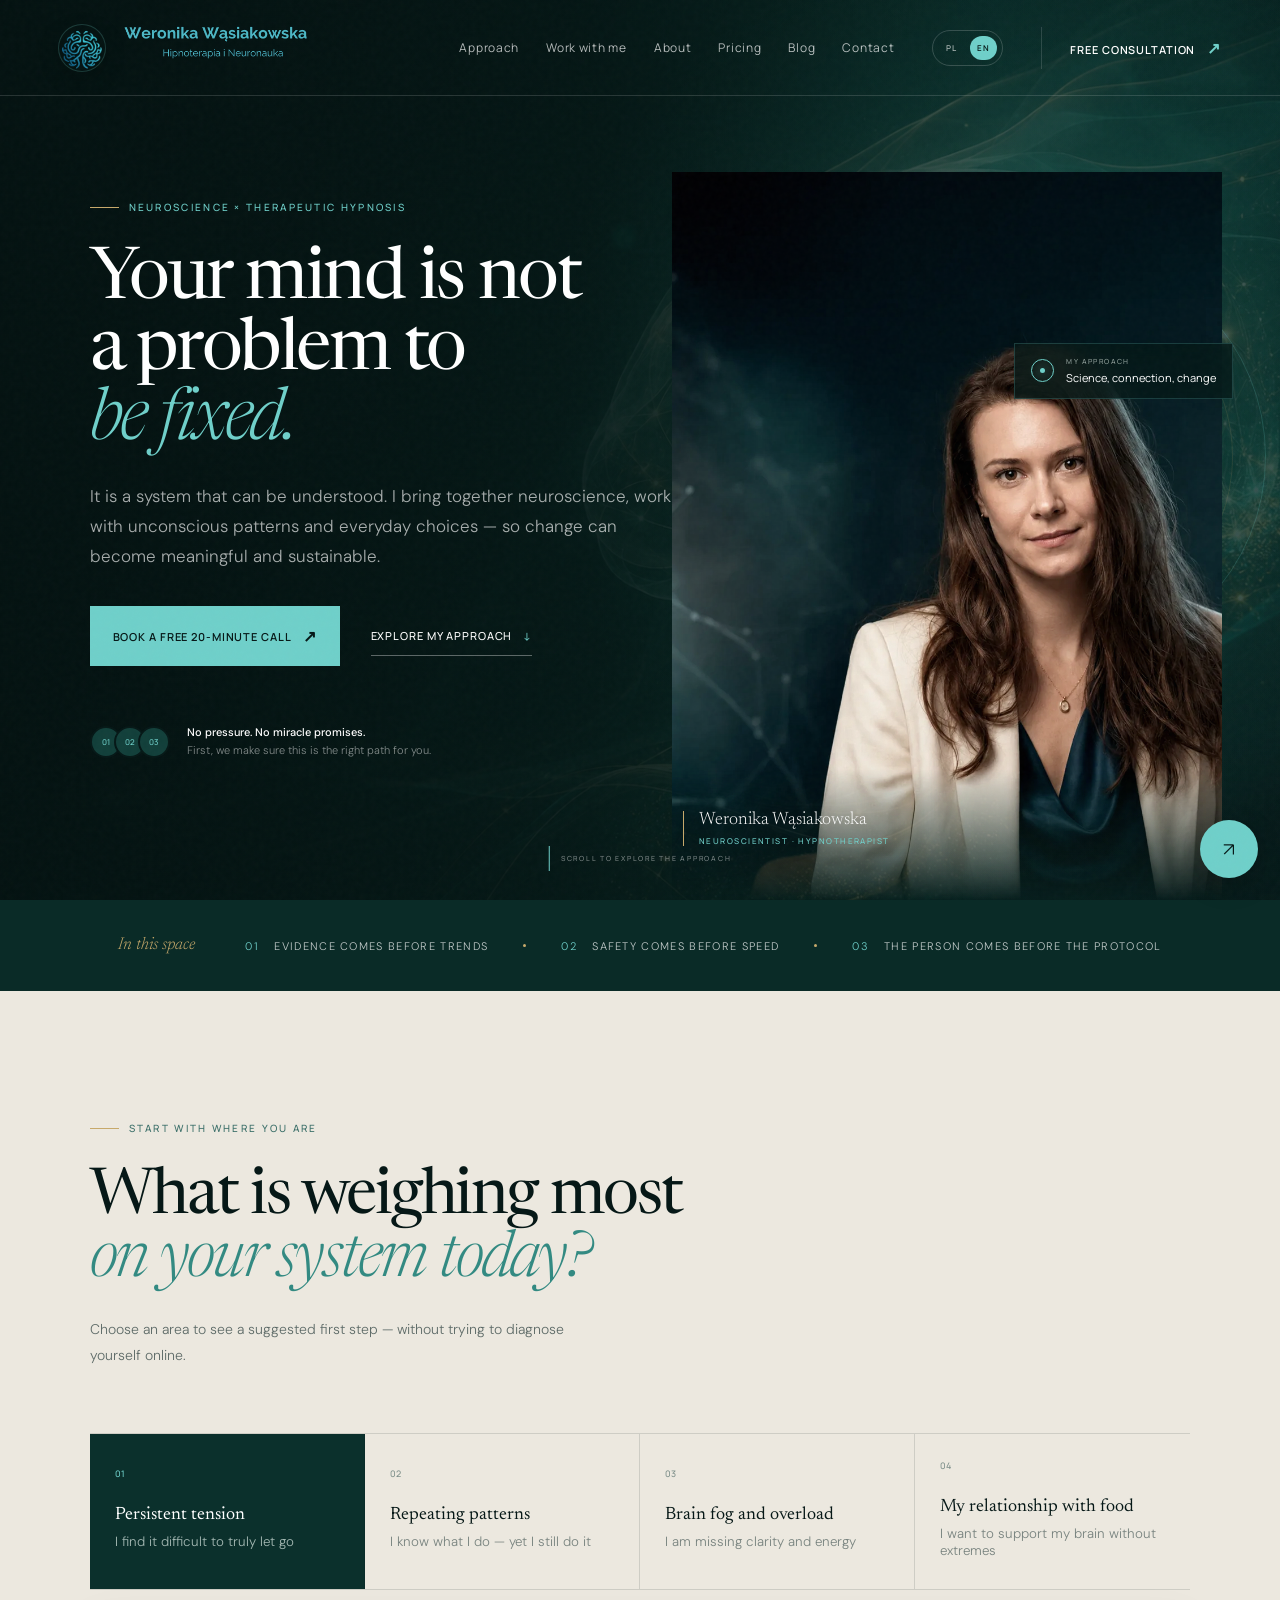
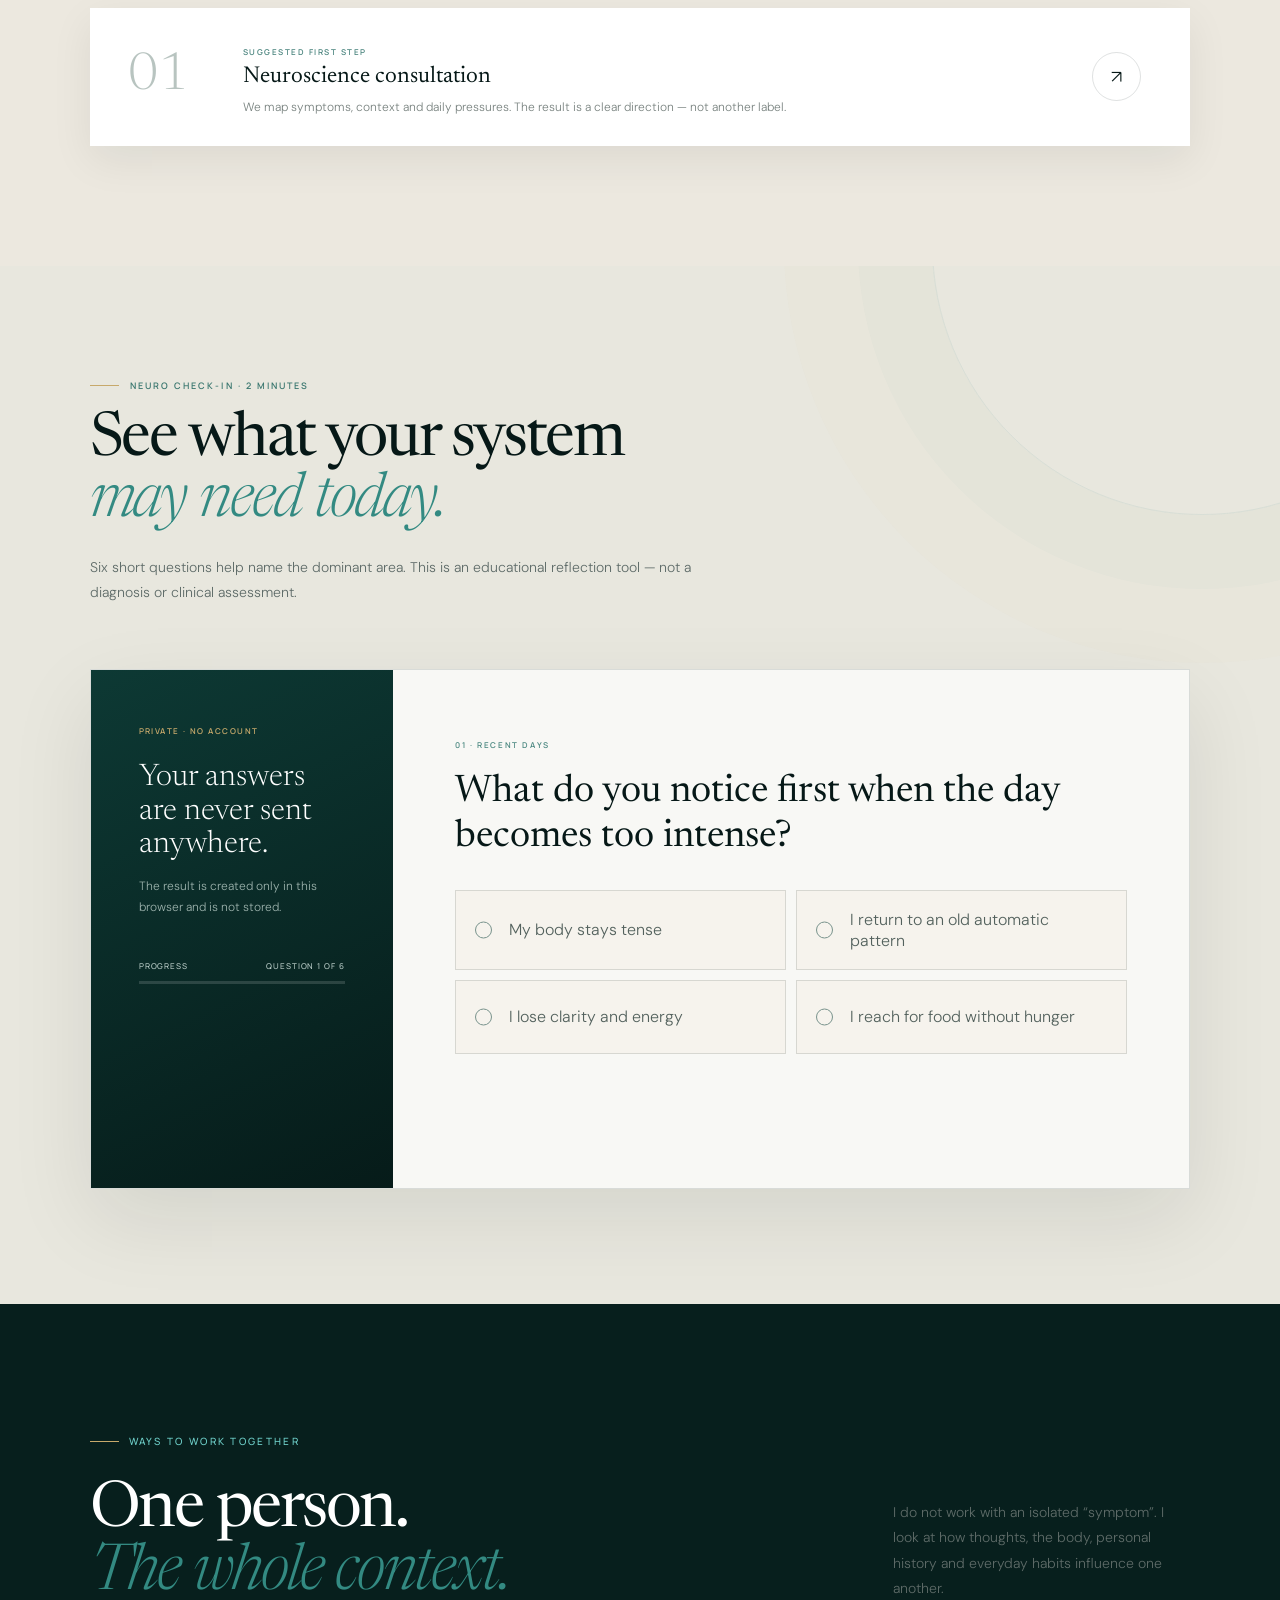
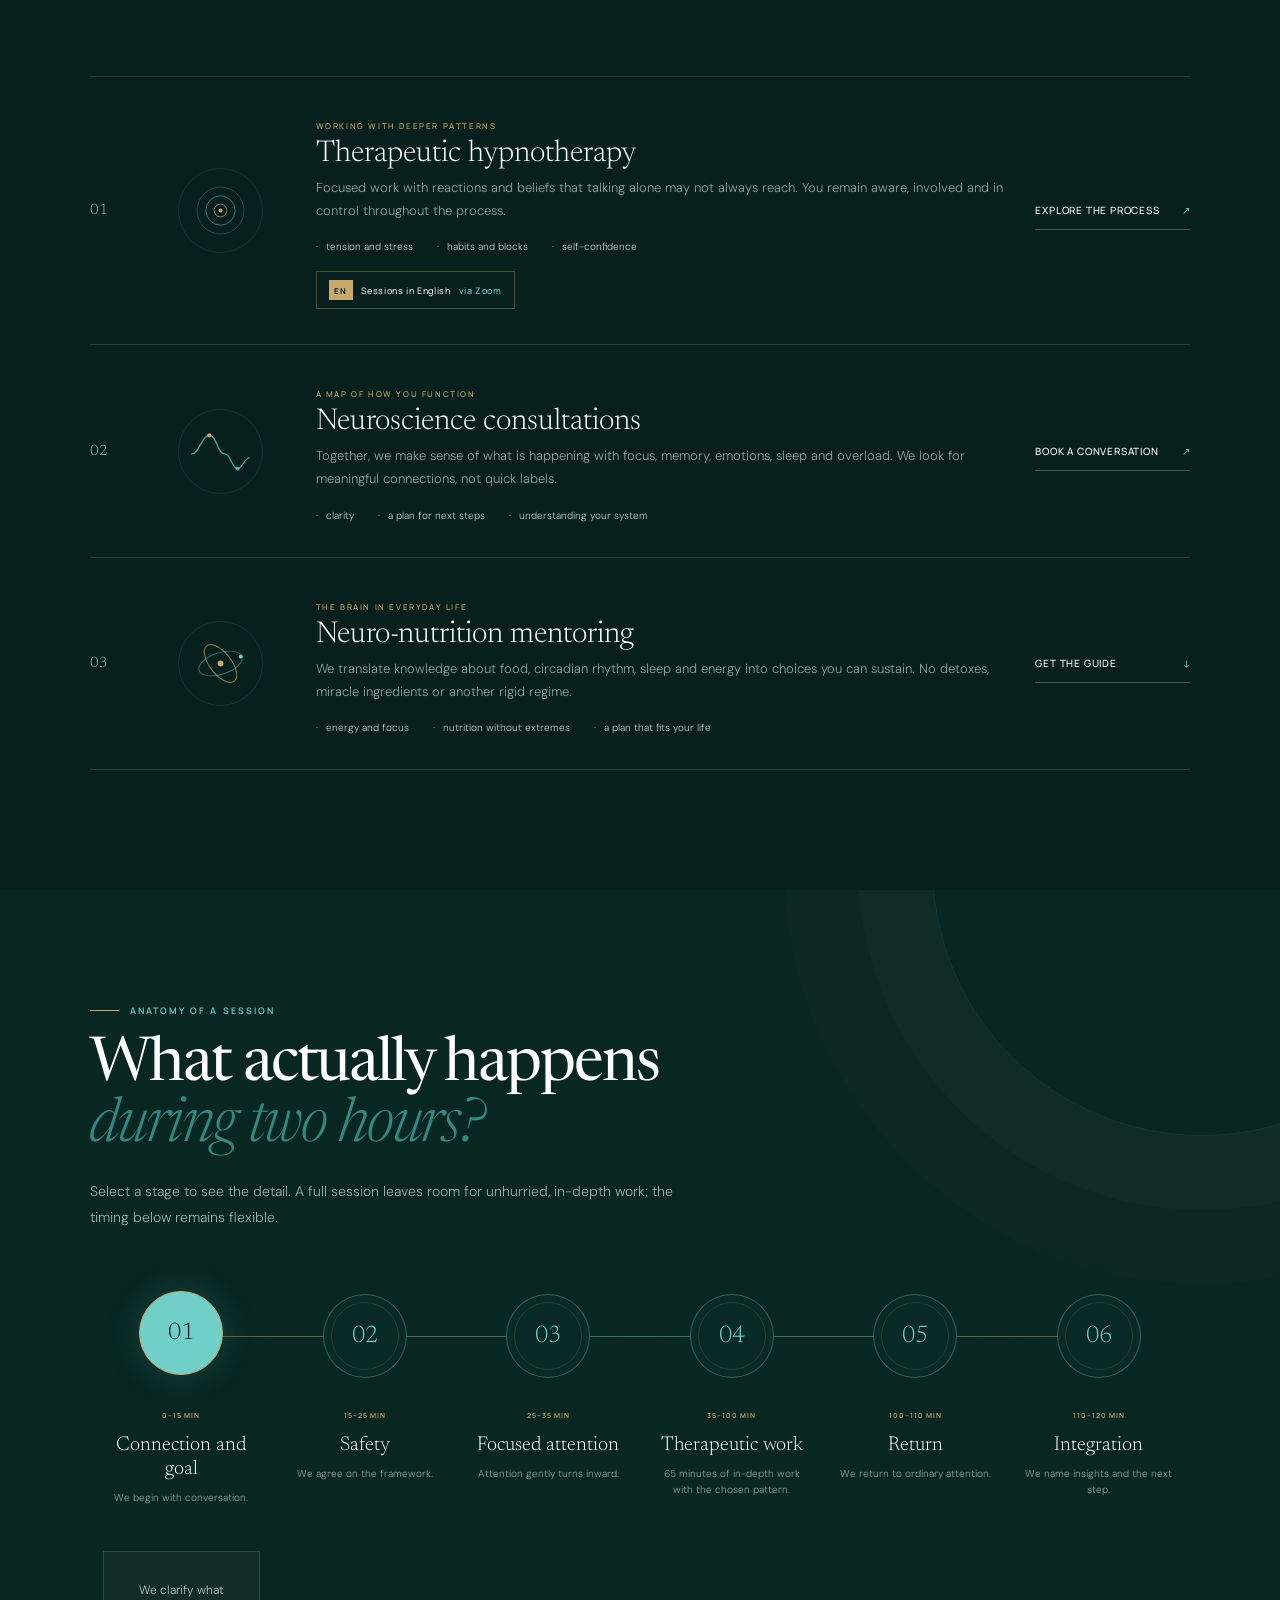
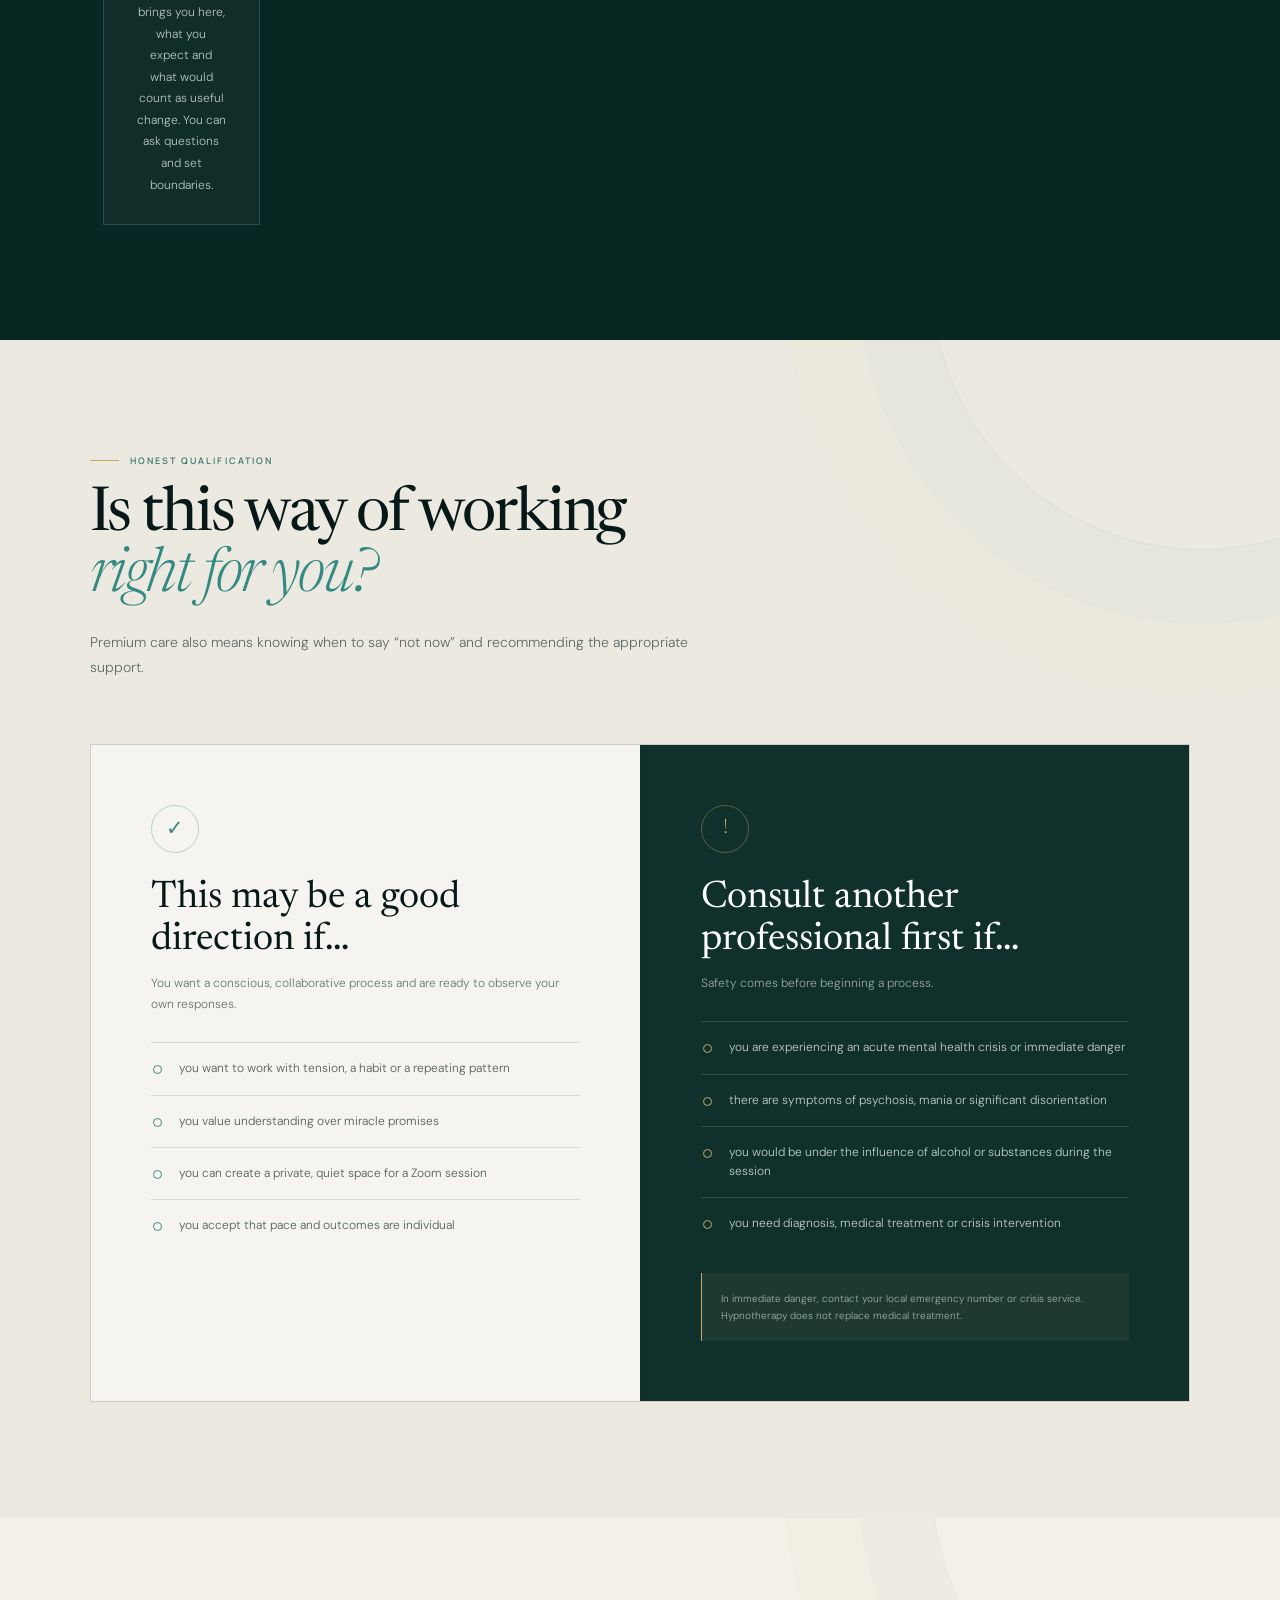
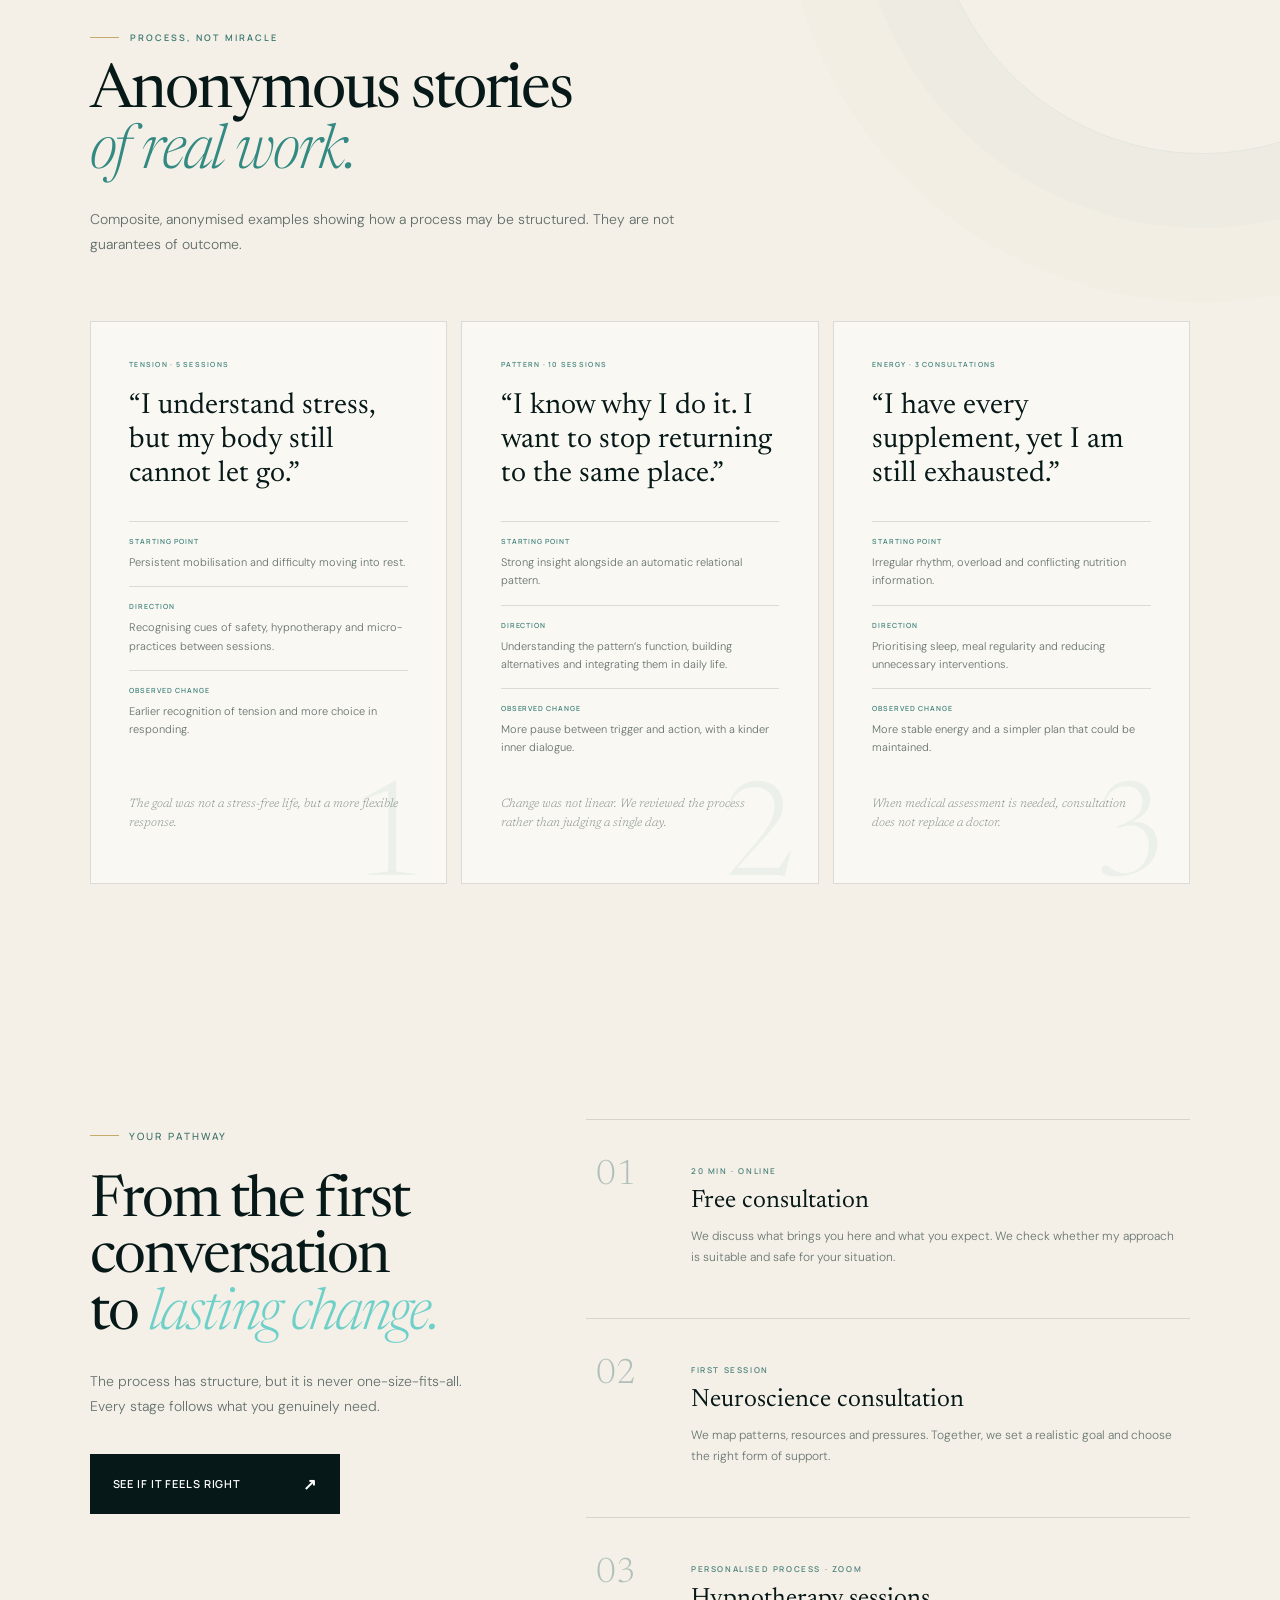
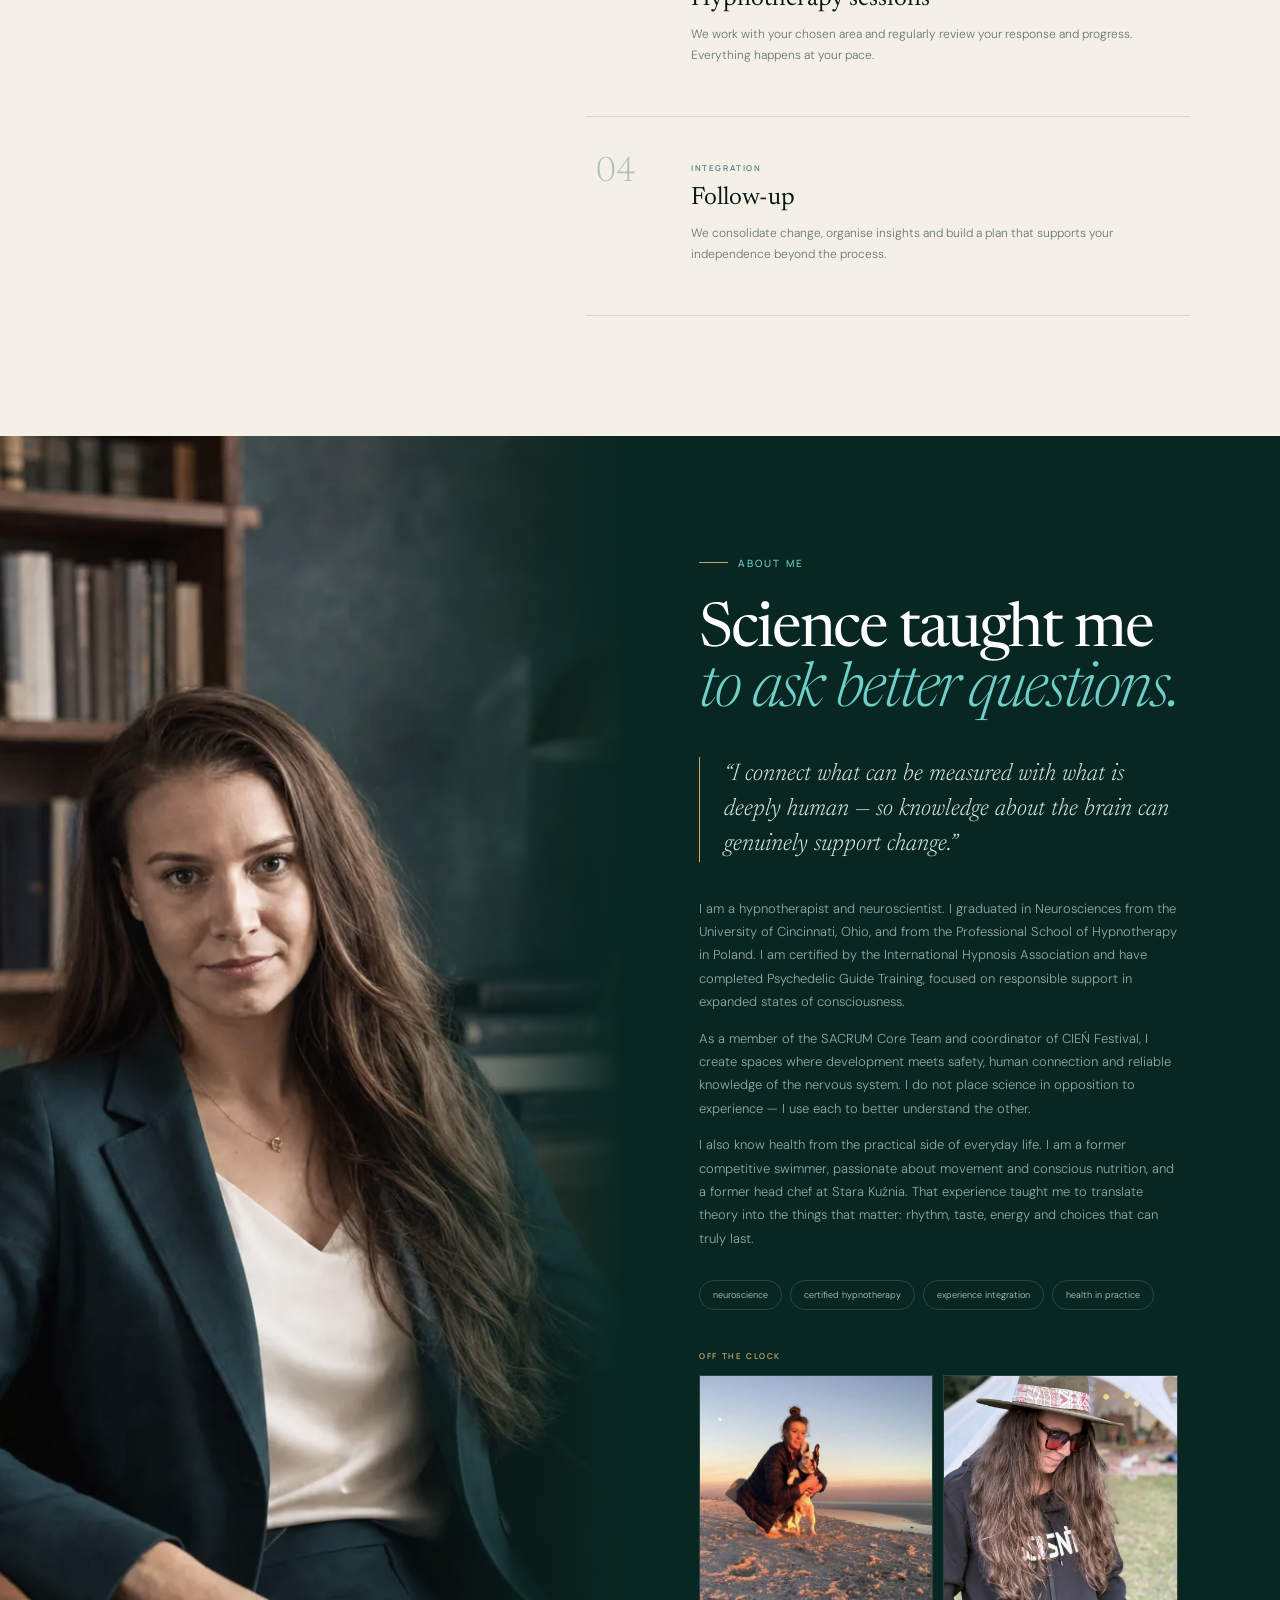
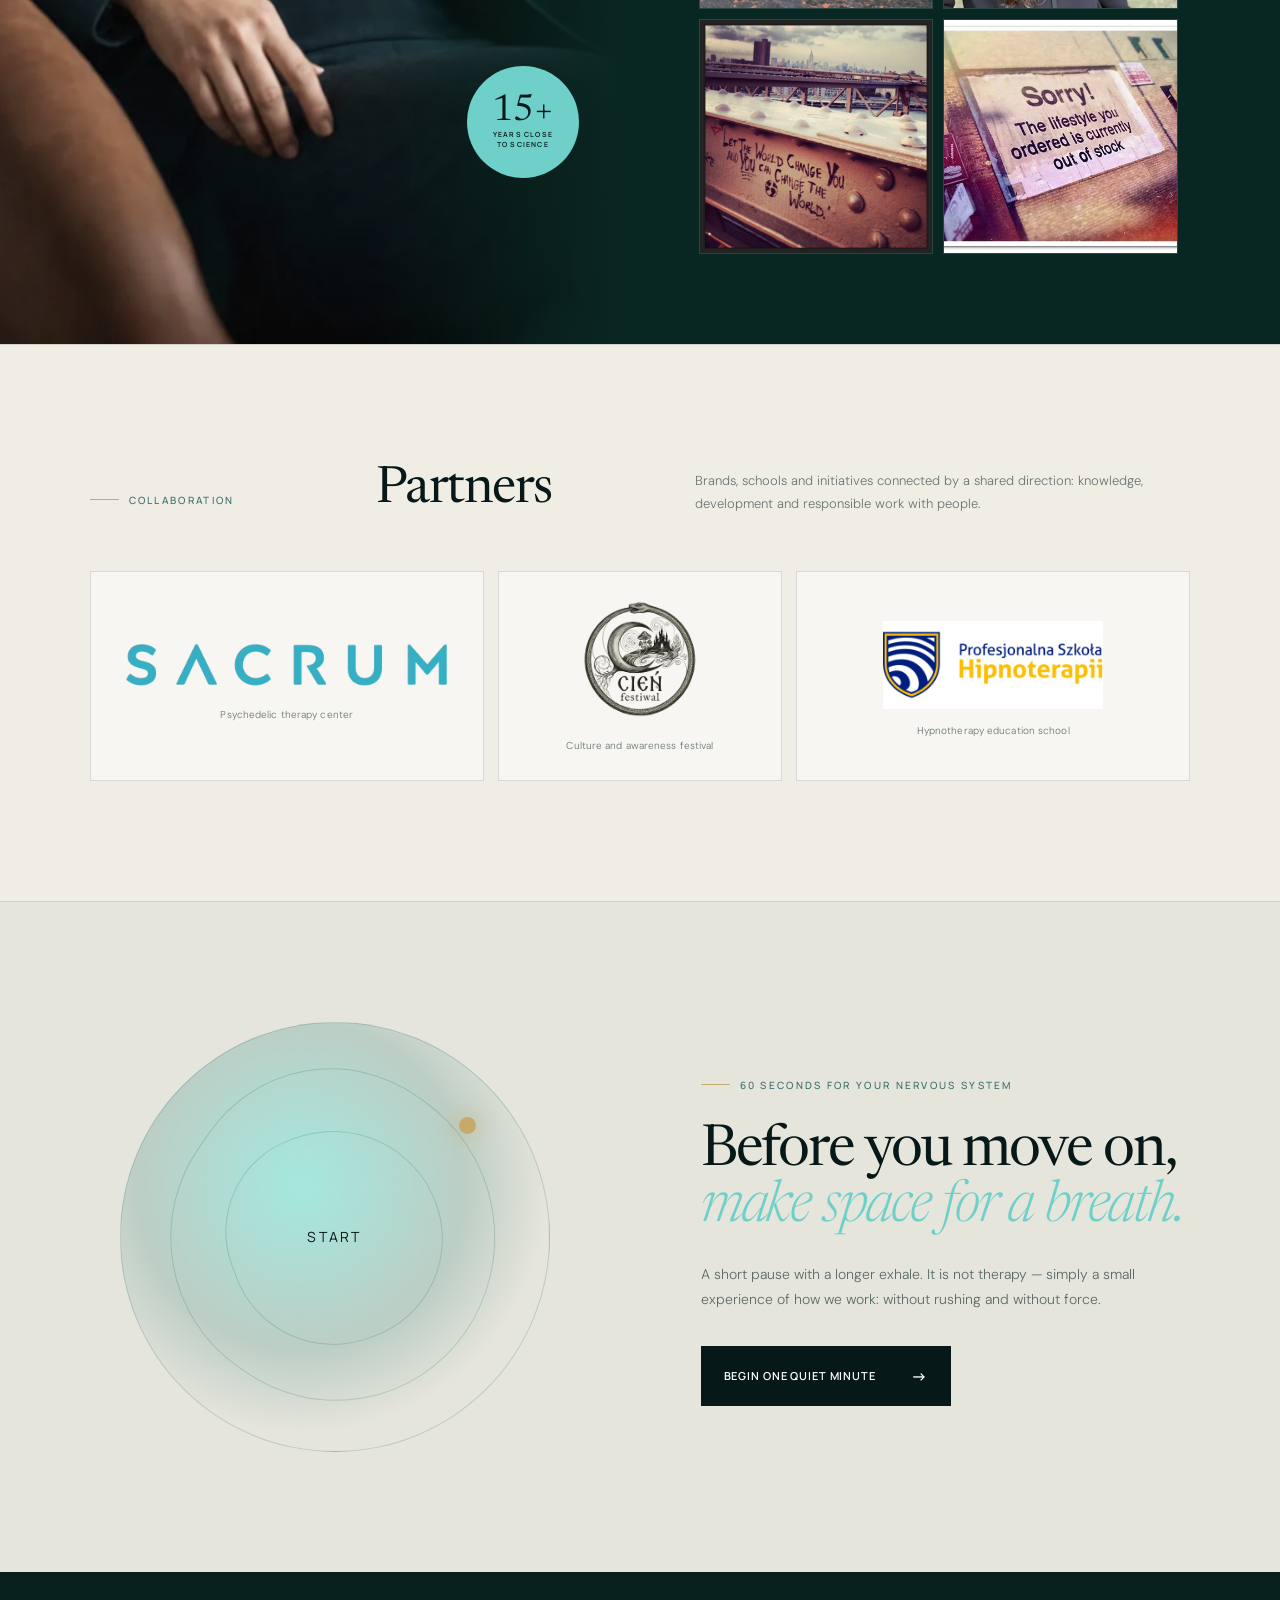
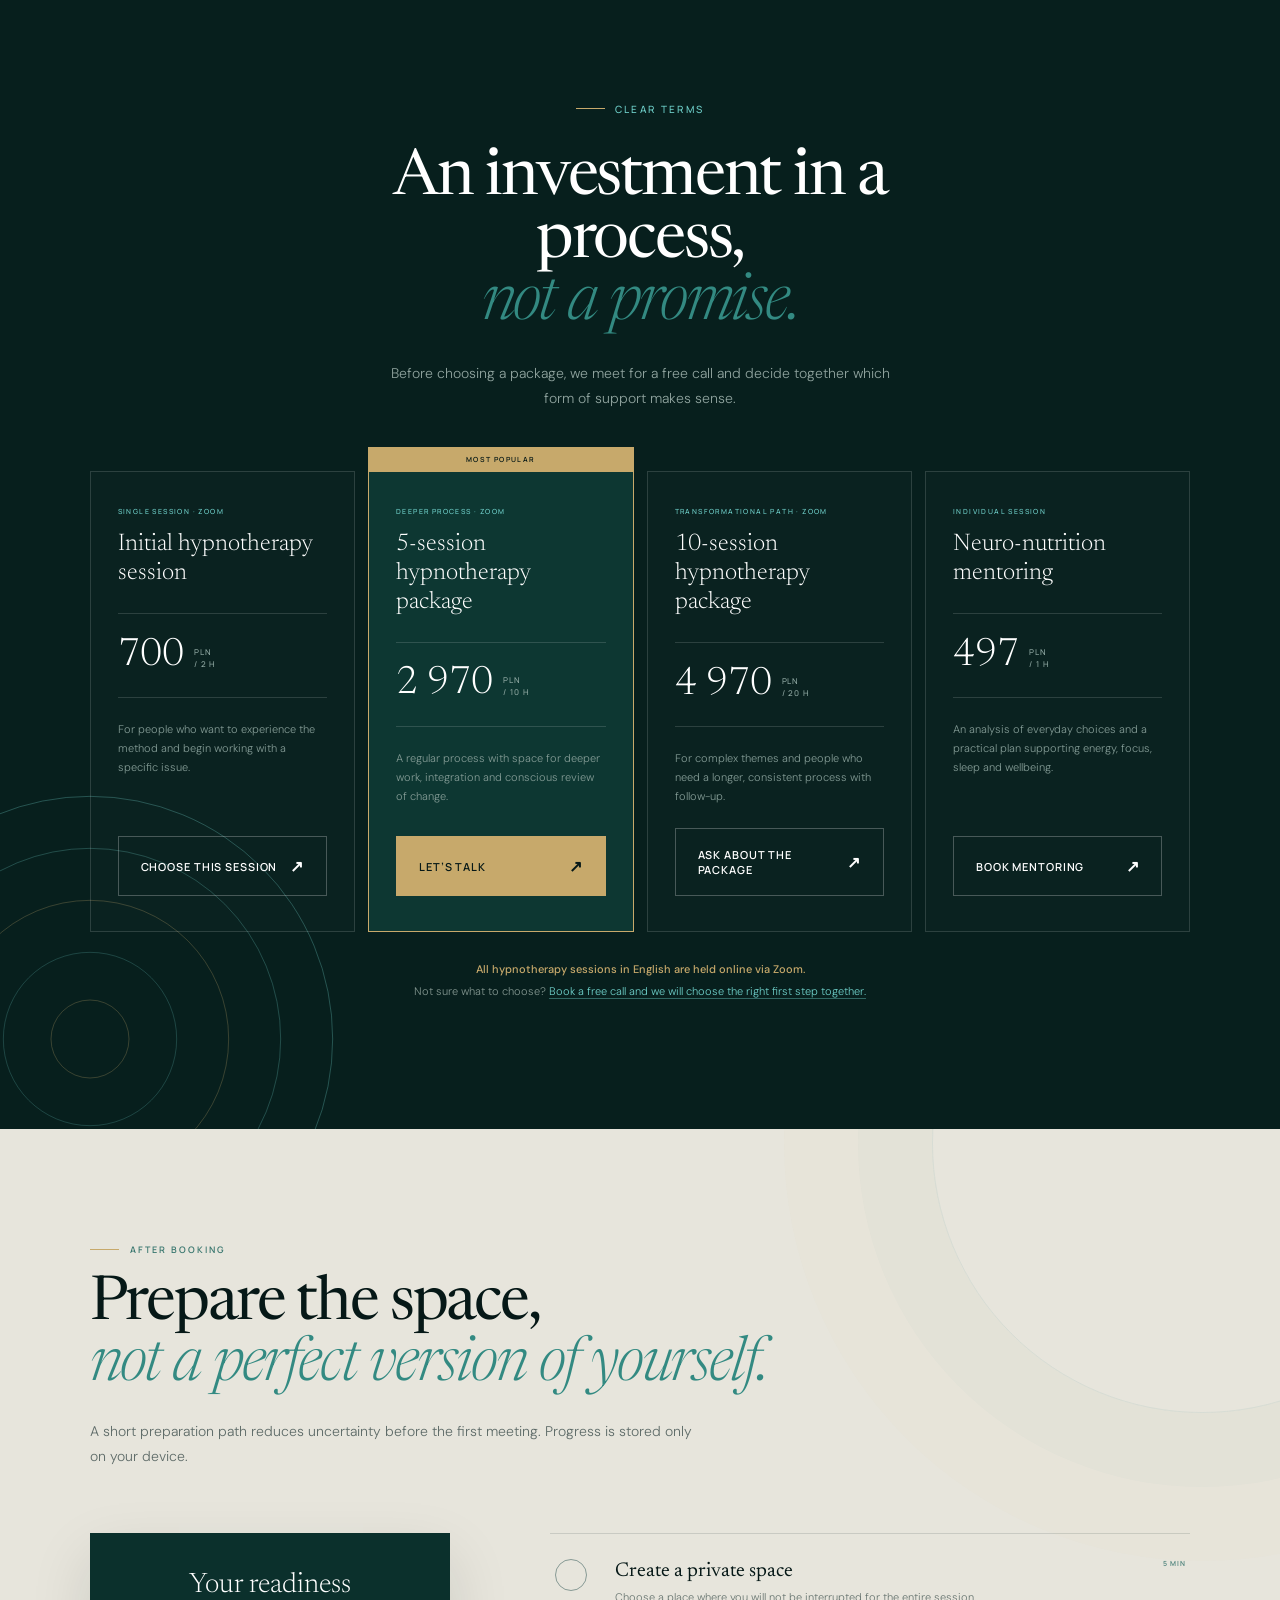
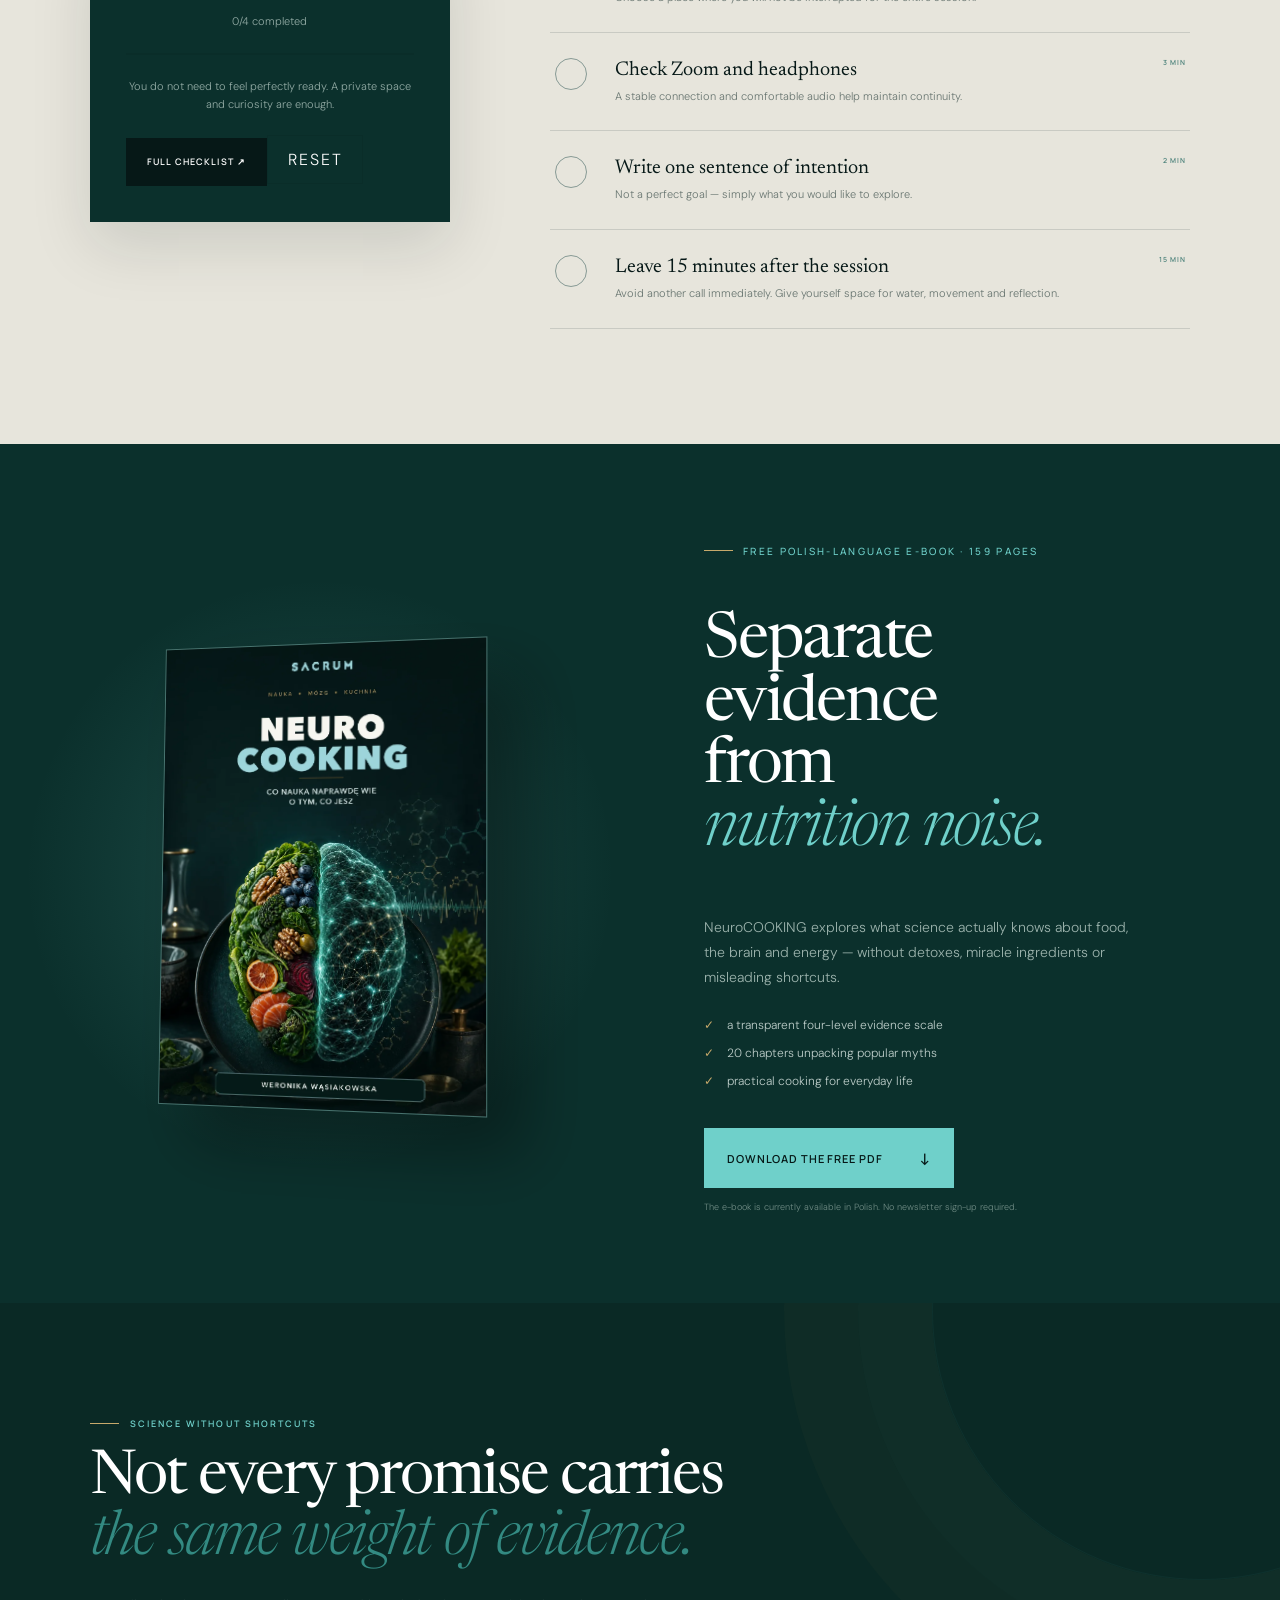
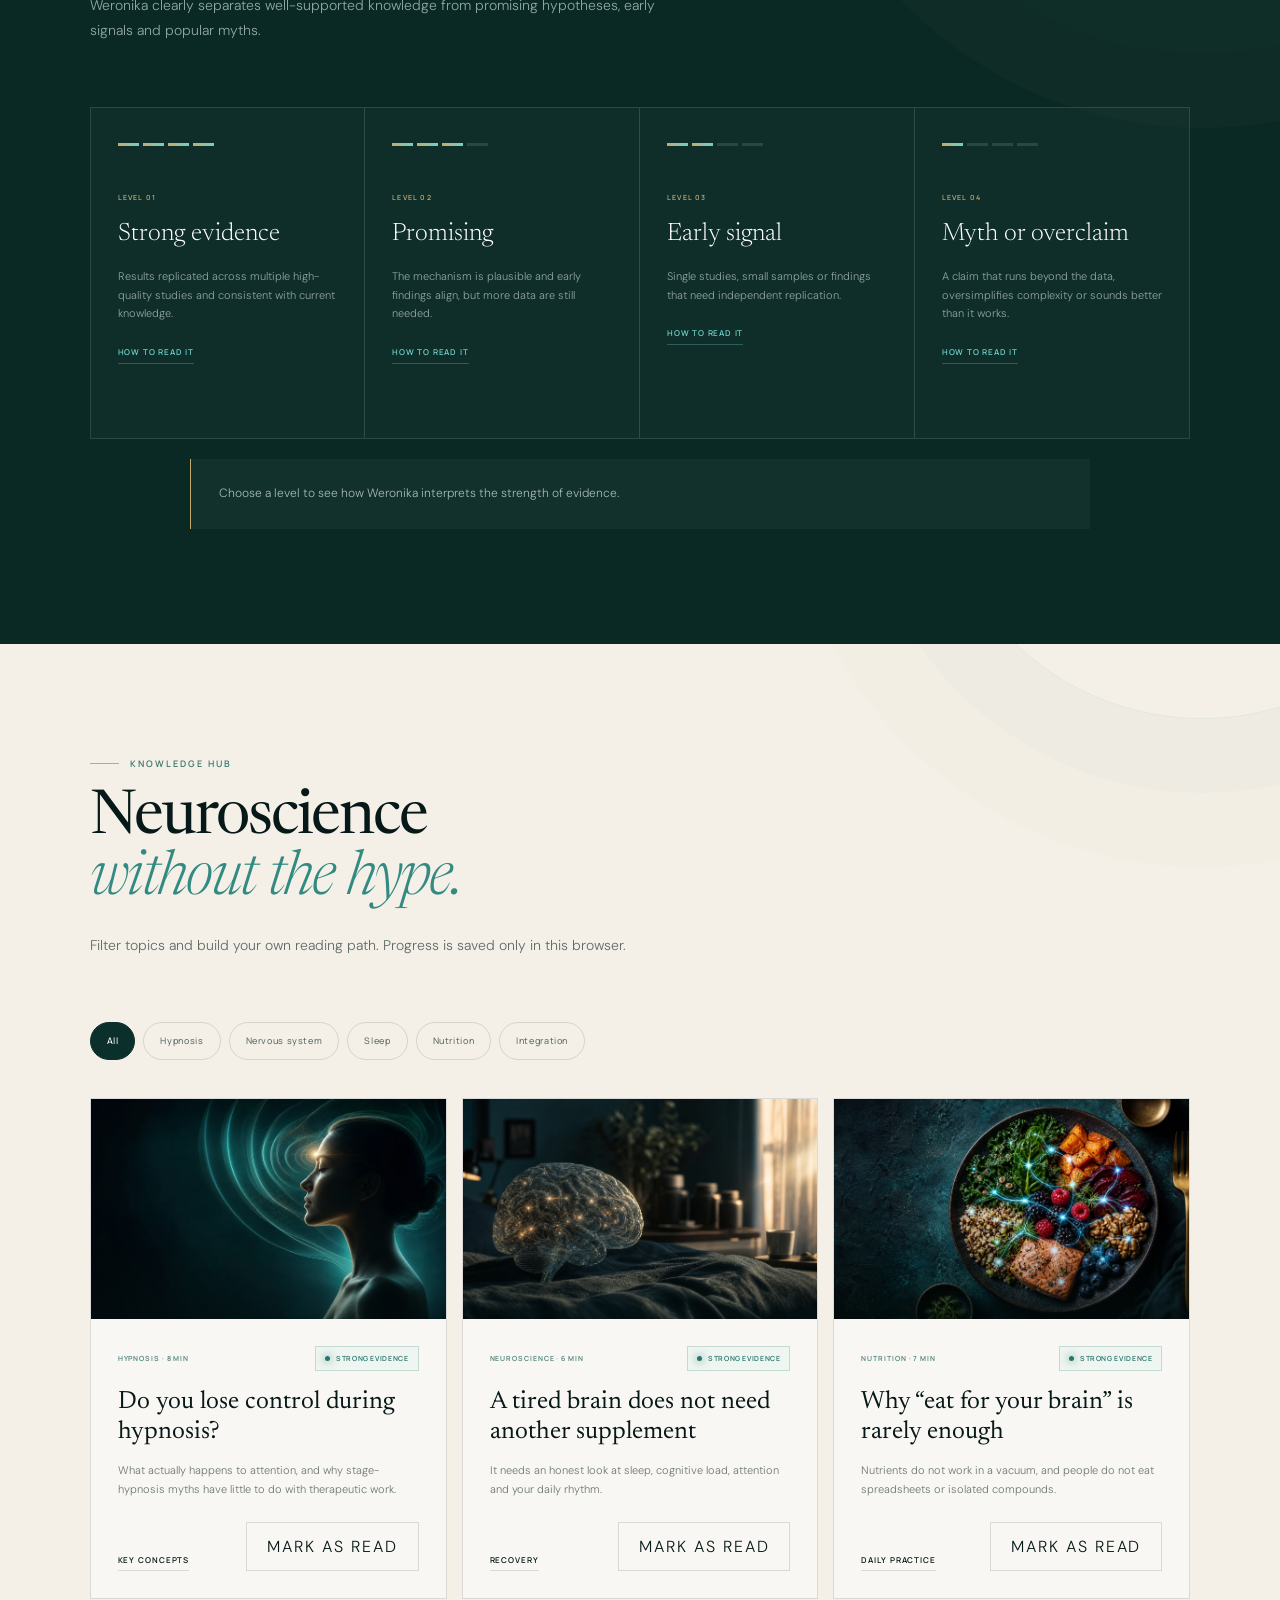
==== commit f9ce45f3: "feat: dodane osobiste zdjęcia w sekcji O mnie (galeria Prywatnie)" ====
--- a/en.html
+++ b/en.html
@@ -59,7 +59,7 @@
       <div class="hero-glow" aria-hidden="true"></div>
       <div class="hero-content">
         <p class="eyebrow"><span></span> Neuroscience × therapeutic hypnosis</p>
-        <h1 id="hero-title">Your mind is not<br>a problem to <em>be fixed.</em></h1>
+        <h1 id="hero-title">Your mind is not <br>a problem to <em>be fixed.</em></h1>
         <p class="hero-lead">It is a system that can be understood. I bring together neuroscience, work with unconscious patterns and everyday choices — so change can become meaningful and sustainable.</p>
         <div class="hero-actions">
           <a class="button button-primary cal-link" href="#rezerwacja">Book a free 20-minute call <span>↗</span></a>
@@ -186,6 +186,15 @@
         <p>As a member of the SACRUM Core Team and coordinator of CIEŃ Festival, I create spaces where development meets safety, human connection and reliable knowledge of the nervous system. I do not place science in opposition to experience — I use each to better understand the other.</p>
         <p>I also know health from the practical side of everyday life. I am a former competitive swimmer, passionate about movement and conscious nutrition, and a former head chef at Stara Kuźnia. That experience taught me to translate theory into the things that matter: rhythm, taste, energy and choices that can truly last.</p>
         <div class="about-values"><span>neuroscience</span><span>certified hypnotherapy</span><span>experience integration</span><span>health in practice</span></div>
+        <div class="about-personal">
+          <p class="about-personal__label">Off the clock</p>
+          <div class="about-personal__grid">
+            <img src="assets/personal/weronika-dog-beach.webp" alt="Weronika on the beach at sunset" loading="lazy" decoding="async">
+            <img src="assets/personal/weronika-festival.webp" alt="Weronika at a festival" loading="lazy" decoding="async">
+            <img src="assets/personal/quote-change-the-world.webp" alt="A sign found in New York: Let the world change you and you can change the world" loading="lazy" decoding="async">
+            <img src="assets/personal/quote-lifestyle.webp" alt="A sign on a wall: Sorry, the lifestyle you ordered is currently out of stock" loading="lazy" decoding="async">
+          </div>
+        </div>
       </div>
     </section>
 
--- a/styles.css
+++ b/styles.css
@@ -5,7 +5,7 @@
 .section{padding:120px 7vw}.section-heading{max-width:690px}.section-heading h2{font-size:clamp(45px,5vw,72px);color:var(--ink)}.section-heading h2 em{color:#338a82}.section-heading>p:last-child,.split-heading>p{color:#5e6b68;line-height:1.8;font-size:14px;max-width:520px}.compass{background:var(--paper)}.compass-grid{display:grid;grid-template-columns:repeat(4,1fr);margin-top:65px;border-top:1px solid var(--darkline);border-bottom:1px solid var(--darkline)}.compass-option{background:transparent;border:0;border-right:1px solid var(--darkline);text-align:left;padding:25px 25px 30px;cursor:pointer;min-height:148px;transition:.3s;color:var(--ink)}.compass-option:last-child{border-right:0}.compass-option span{display:block;color:#7c8e89;font:500 9px var(--display);margin-bottom:26px}.compass-option strong{display:block;font:400 18px var(--serif)}.compass-option small{display:block;color:#78837f;margin-top:9px}.compass-option.active,.compass-option:hover{background:#0b302c;color:#fff}.compass-option.active span{color:var(--teal)}.compass-option.active small{color:#a5b9b4}.compass-result{display:grid;grid-template-columns:90px 1fr 60px;align-items:center;gap:25px;background:#fff;padding:30px 38px;margin-top:18px;box-shadow:0 14px 40px rgba(6,24,23,.07)}.result-index{font:300 52px var(--serif);color:#b8c4c0}.compass-result p{font:600 8px var(--display);letter-spacing:.19em;color:#4a847e}.compass-result h3{font:400 23px var(--serif);margin:7px 0}.compass-result span{font-size:12px;color:#77817e}.circle-link{width:49px;height:49px;border:1px solid var(--darkline);border-radius:50%;display:grid;place-items:center;font-size:18px}
 .services{background:var(--deep);color:#fff}.split-heading{max-width:none;display:grid;grid-template-columns:1.4fr .6fr;gap:10%;align-items:end}.split-heading h2{color:#fff;margin-bottom:0}.split-heading>p{color:#95a7a2;margin-bottom:5px}.service-list{margin-top:70px}.service-card{display:grid;grid-template-columns:60px 110px 1fr 155px;gap:28px;align-items:center;padding:35px 0;border-top:1px solid var(--line);position:relative}.service-card:last-child{border-bottom:1px solid var(--line)}.service-no{font:300 15px var(--serif);color:var(--teal)}.service-icon{width:85px;height:85px;position:relative;border:1px solid rgba(111,208,202,.13);border-radius:50%;transition:border-color .3s}.service-card:hover .service-icon{border-color:rgba(199,169,107,.3)}.service-icon svg{width:100%;height:100%;fill:none}.service-icon circle,.service-icon ellipse{stroke:var(--teal);stroke-width:1;opacity:.45}.service-icon .accent{stroke:var(--gold);opacity:.7}.service-icon .dot{fill:var(--gold);stroke:none;opacity:1}.service-icon .accent-dot{fill:var(--teal);stroke:none;opacity:1}.waves path{stroke:var(--teal);stroke-width:1.3;stroke-linecap:round;opacity:.75;fill:none}.waves .dot{fill:var(--gold);stroke:none}.waves .accent{fill:var(--teal);stroke:none}.neural-icon circle:nth-child(1){opacity:.28}.neural-icon circle:nth-child(2){opacity:.5}.service-copy>p{font:500 8px var(--display);letter-spacing:.2em;color:var(--gold)}.service-copy h3{font:300 30px var(--serif);margin:8px 0}.service-copy>span{display:block;max-width:700px;color:#8fa39e;font-size:13px;line-height:1.75}.service-copy ul{list-style:none;padding:0;display:flex;gap:24px;margin:18px 0 0;color:#bed0cc;font-size:10px}.service-copy li::before{content:"·";color:var(--teal);margin-right:8px}.service-card>a{font:500 10px var(--display);letter-spacing:.08em;text-transform:uppercase;border-bottom:1px solid rgba(255,255,255,.25);padding:12px 0}.service-card>a span{float:right;color:var(--teal)}
 .path{display:grid;grid-template-columns:.78fr 1.22fr;gap:10%;background:var(--ivory)}.path-intro{position:sticky;top:110px;align-self:start}.path h2{font-size:clamp(43px,4.5vw,68px)}.path-intro>p:not(.eyebrow){color:#63706c;font-size:14px;line-height:1.8;max-width:450px}.button-dark{background:var(--ink);color:#fff;margin-top:20px}.path-steps{border-top:1px solid var(--darkline)}.path-steps article{display:grid;grid-template-columns:80px 1fr;gap:15px;padding:38px 10px;border-bottom:1px solid var(--darkline)}.path-steps article>span{font:300 35px var(--serif);color:#b1bfbb}.path-steps small{font:600 8px var(--display);letter-spacing:.2em;color:#4e837d}.path-steps h3{font:400 25px var(--serif);margin:10px 0}.path-steps p{font-size:12px;line-height:1.75;color:#687571;max-width:550px}
-.about{background:#092722;color:#fff;display:grid;grid-template-columns:1fr 1fr;min-height:790px}.about-image{position:relative;overflow:hidden}.about-image::after{content:"";position:absolute;inset:0;background:linear-gradient(90deg,transparent 60%,#092722 100%)}.about-image img{width:100%;height:100%;object-fit:cover;filter:saturate(.8)}.about-seal{position:absolute;z-index:2;bottom:11%;right:7%;width:112px;height:112px;border-radius:50%;background:var(--teal);color:var(--ink);display:flex;flex-direction:column;justify-content:center;align-items:center}.about-seal span{font:400 37px var(--serif)}.about-seal small{font:600 7px/1.4 var(--display);letter-spacing:.17em;text-align:center}.about-copy{padding:110px 8vw 90px 6vw}.about h2{font-size:clamp(45px,4.8vw,70px)}.about blockquote{font:italic 300 24px/1.45 var(--serif);color:#dceae6;border-left:1px solid var(--gold);padding-left:24px;margin:35px 0}.about-copy>p:not(.eyebrow){font-size:13px;line-height:1.8;color:#91aaa4}.about-values{display:flex;flex-wrap:wrap;gap:8px;margin-top:30px}.about-values span{border:1px solid var(--line);border-radius:20px;padding:8px 13px;font-size:9px;color:#b9ccc7}
+.about{background:#092722;color:#fff;display:grid;grid-template-columns:1fr 1fr;min-height:790px}.about-image{position:relative;overflow:hidden}.about-image::after{content:"";position:absolute;inset:0;background:linear-gradient(90deg,transparent 60%,#092722 100%)}.about-image img{width:100%;height:100%;object-fit:cover;filter:saturate(.8)}.about-seal{position:absolute;z-index:2;bottom:11%;right:7%;width:112px;height:112px;border-radius:50%;background:var(--teal);color:var(--ink);display:flex;flex-direction:column;justify-content:center;align-items:center}.about-seal span{font:400 37px var(--serif)}.about-seal small{font:600 7px/1.4 var(--display);letter-spacing:.17em;text-align:center}.about-copy{padding:110px 8vw 90px 6vw}.about h2{font-size:clamp(45px,4.8vw,70px)}.about blockquote{font:italic 300 24px/1.45 var(--serif);color:#dceae6;border-left:1px solid var(--gold);padding-left:24px;margin:35px 0}.about-copy>p:not(.eyebrow){font-size:13px;line-height:1.8;color:#91aaa4}.about-values{display:flex;flex-wrap:wrap;gap:8px;margin-top:30px}.about-values span{border:1px solid var(--line);border-radius:20px;padding:8px 13px;font-size:9px;color:#b9ccc7}.about-personal{margin-top:40px}.about-personal__label{margin:0 0 14px;font:600 8px var(--display);letter-spacing:.2em;text-transform:uppercase;color:var(--gold)}.about-personal__grid{display:grid;grid-template-columns:1fr 1fr;gap:10px}.about-personal__grid img{width:100%;aspect-ratio:1;object-fit:cover;border:1px solid var(--line);filter:saturate(.92);transition:transform .35s ease,filter .35s ease}.about-personal__grid img:hover{transform:scale(1.03);filter:saturate(1.05)}
 .pause{display:grid;grid-template-columns:1fr 1fr;gap:11%;align-items:center;background:#e6e5dc}.pause-visual{display:flex;justify-content:center}.breath-orb{width:min(38vw,430px);aspect-ratio:1;border-radius:50%;background:radial-gradient(circle at 42% 38%,rgba(156,232,222,.9),rgba(41,125,116,.22) 45%,transparent 68%);border:1px solid rgba(32,112,104,.22);position:relative;display:grid;place-items:center}.breath-orb::before,.breath-orb::after{content:"";position:absolute;inset:12%;border:1px solid rgba(32,112,104,.22);border-radius:47% 53% 50% 50%;transform:rotate(35deg)}.breath-orb::after{inset:25%;transform:rotate(-20deg)}.breath-orb i{position:absolute;width:17px;height:17px;border-radius:50%;background:var(--gold);top:22%;right:17%;box-shadow:0 0 25px var(--gold)}.breath-orb span{font:400 14px var(--display);letter-spacing:.16em;text-transform:uppercase;z-index:2}.breath-orb.running{animation:breathe 10s ease-in-out 6}.breath-orb.running::before{animation:breatheInner 10s ease-in-out 6}@keyframes breathe{0%,100%{transform:scale(.84);opacity:.72}40%{transform:scale(1);opacity:1}}@keyframes breatheInner{0%,100%{transform:rotate(35deg) scale(.8)}40%{transform:rotate(75deg) scale(1.12)}}.pause h2{font-size:clamp(42px,4.5vw,66px)}.pause-copy>p:not(.eyebrow){color:#5c6a66;line-height:1.8;font-size:14px}
 .pricing{background:var(--deep);color:#fff;position:relative;overflow:hidden;isolation:isolate}.pricing::after{content:"";position:absolute;left:-170px;bottom:-170px;width:520px;height:520px;background-image:url("data:image/svg+xml,%3Csvg%20xmlns%3D%22http%3A//www.w3.org/2000/svg%22%20viewBox%3D%220%200%20600%20600%22%3E%0A%3Ccircle%20cx%3D%22300%22%20cy%3D%22300%22%20r%3D%22280%22%20fill%3D%22none%22%20stroke%3D%22%236fd0ca%22%20stroke-width%3D%221%22%20opacity%3D%220.35%22/%3E%0A%3Ccircle%20cx%3D%22300%22%20cy%3D%22300%22%20r%3D%22220%22%20fill%3D%22none%22%20stroke%3D%22%236fd0ca%22%20stroke-width%3D%221%22%20opacity%3D%220.3%22/%3E%0A%3Ccircle%20cx%3D%22300%22%20cy%3D%22300%22%20r%3D%22160%22%20fill%3D%22none%22%20stroke%3D%22%23c7a96b%22%20stroke-width%3D%221%22%20opacity%3D%220.3%22/%3E%0A%3Ccircle%20cx%3D%22300%22%20cy%3D%22300%22%20r%3D%22100%22%20fill%3D%22none%22%20stroke%3D%22%236fd0ca%22%20stroke-width%3D%221%22%20opacity%3D%220.25%22/%3E%0A%3Ccircle%20cx%3D%22300%22%20cy%3D%22300%22%20r%3D%2245%22%20fill%3D%22none%22%20stroke%3D%22%23c7a96b%22%20stroke-width%3D%221%22%20opacity%3D%220.3%22/%3E%0A%3C/svg%3E");background-size:contain;pointer-events:none;z-index:-1}.centered{text-align:center;margin:auto}.centered .eyebrow{justify-content:center}.centered h2{color:#fff}.centered>p:last-child{margin:0 auto;color:#8fa39e}.pricing-grid{display:grid;grid-template-columns:repeat(4,1fr);gap:13px;margin-top:60px}.price-card{position:relative;border:1px solid var(--line);padding:35px 27px;display:flex;flex-direction:column;min-height:455px;background:rgba(255,255,255,.015)}.price-card>small{font:500 7px var(--display);letter-spacing:.2em;color:var(--teal)}.price-card h3{font:300 24px/1.2 var(--serif);margin:14px 0 25px}.price{display:flex;align-items:flex-end;gap:10px;padding:22px 0;border-top:1px solid var(--line);border-bottom:1px solid var(--line)}.price strong{font:300 39px var(--serif)}.price span{font:500 8px/1.5 var(--display);letter-spacing:.12em;color:#91aaa4;margin-bottom:5px}.price-card>p{font-size:11px;line-height:1.75;color:#839b95;margin:22px 0}.price-card .button{min-width:0;margin-top:auto}.button-outline{border-color:rgba(255,255,255,.25);color:#fff}.button-gold{background:var(--gold);color:var(--ink)}.price-card.popular{border-color:var(--gold);background:#0d3732}.popular-label{position:absolute;top:-25px;left:-1px;right:-1px;height:25px;background:var(--gold);color:var(--ink);display:grid;place-items:center;font:600 7px var(--display);letter-spacing:.2em}.pricing-note{text-align:center;color:#82958f;font-size:11px;margin-top:30px}.pricing-note a{color:var(--teal);border-bottom:1px solid rgba(111,208,202,.4)}
 .lead-magnet{min-height:700px;background:#0b302c;color:#fff;display:grid;grid-template-columns:1fr 1fr;align-items:center;overflow:hidden}.book-visual{height:100%;display:grid;place-items:center;background:radial-gradient(circle,rgba(111,208,202,.18),transparent 55%)}.book{width:330px;aspect-ratio:.705;position:relative;transform:perspective(1000px) rotateY(-10deg) rotateX(3deg);box-shadow:35px 35px 60px rgba(0,0,0,.35)}.book>img{position:absolute;inset:0;width:100%;height:100%;object-fit:cover;filter:brightness(.3)}.book-cover{position:absolute;inset:0;padding:38px 30px;display:flex;flex-direction:column;align-items:center;text-align:center;border:1px solid rgba(255,255,255,.25)}.book-cover small{font:500 6px var(--display);letter-spacing:.25em;color:var(--gold)}.book-cover strong{font:700 44px/.85 var(--display);letter-spacing:.02em;margin-top:55px}.book-cover strong span{color:var(--teal)}.book-cover p{font:400 13px/1.3 var(--display);text-transform:uppercase;margin-top:26px}.book-cover b{font:500 8px var(--display);letter-spacing:.2em;margin-top:auto;border:1px solid var(--teal);padding:10px 14px;width:100%}.lead-copy{padding:90px 10vw 90px 5vw}.lead-copy h2{font:400 clamp(45px,5vw,72px)/.98 var(--serif);letter-spacing:-.035em}.lead-copy>p:not(.eyebrow){font-size:14px;line-height:1.8;color:#9bb2ac}.lead-copy ul{list-style:none;padding:0;margin:27px 0}.lead-copy li{font-size:12px;color:#bdcdc9;margin:12px 0}.lead-copy li span{color:var(--gold);margin-right:10px}.lead-copy>a{margin-top:12px}.lead-copy>small{display:block;margin-top:13px;color:#718d86;font-size:9px}
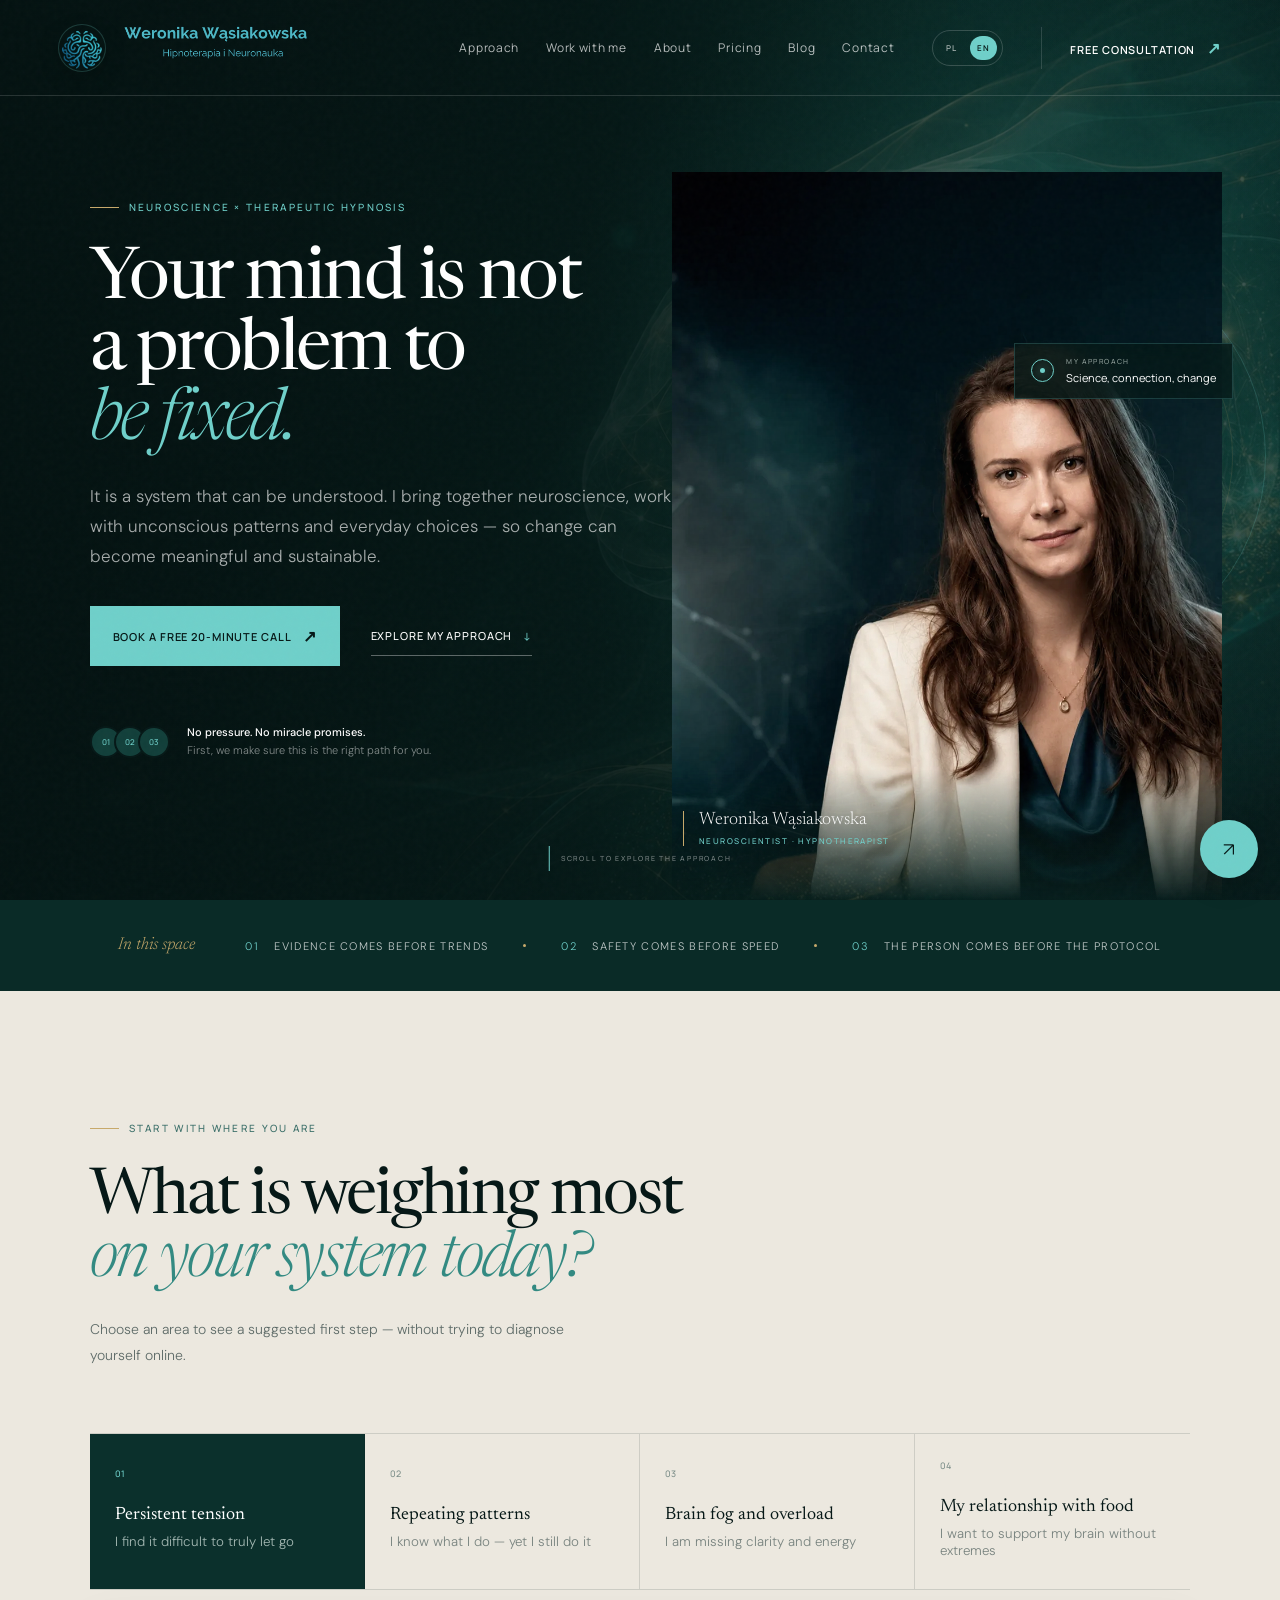
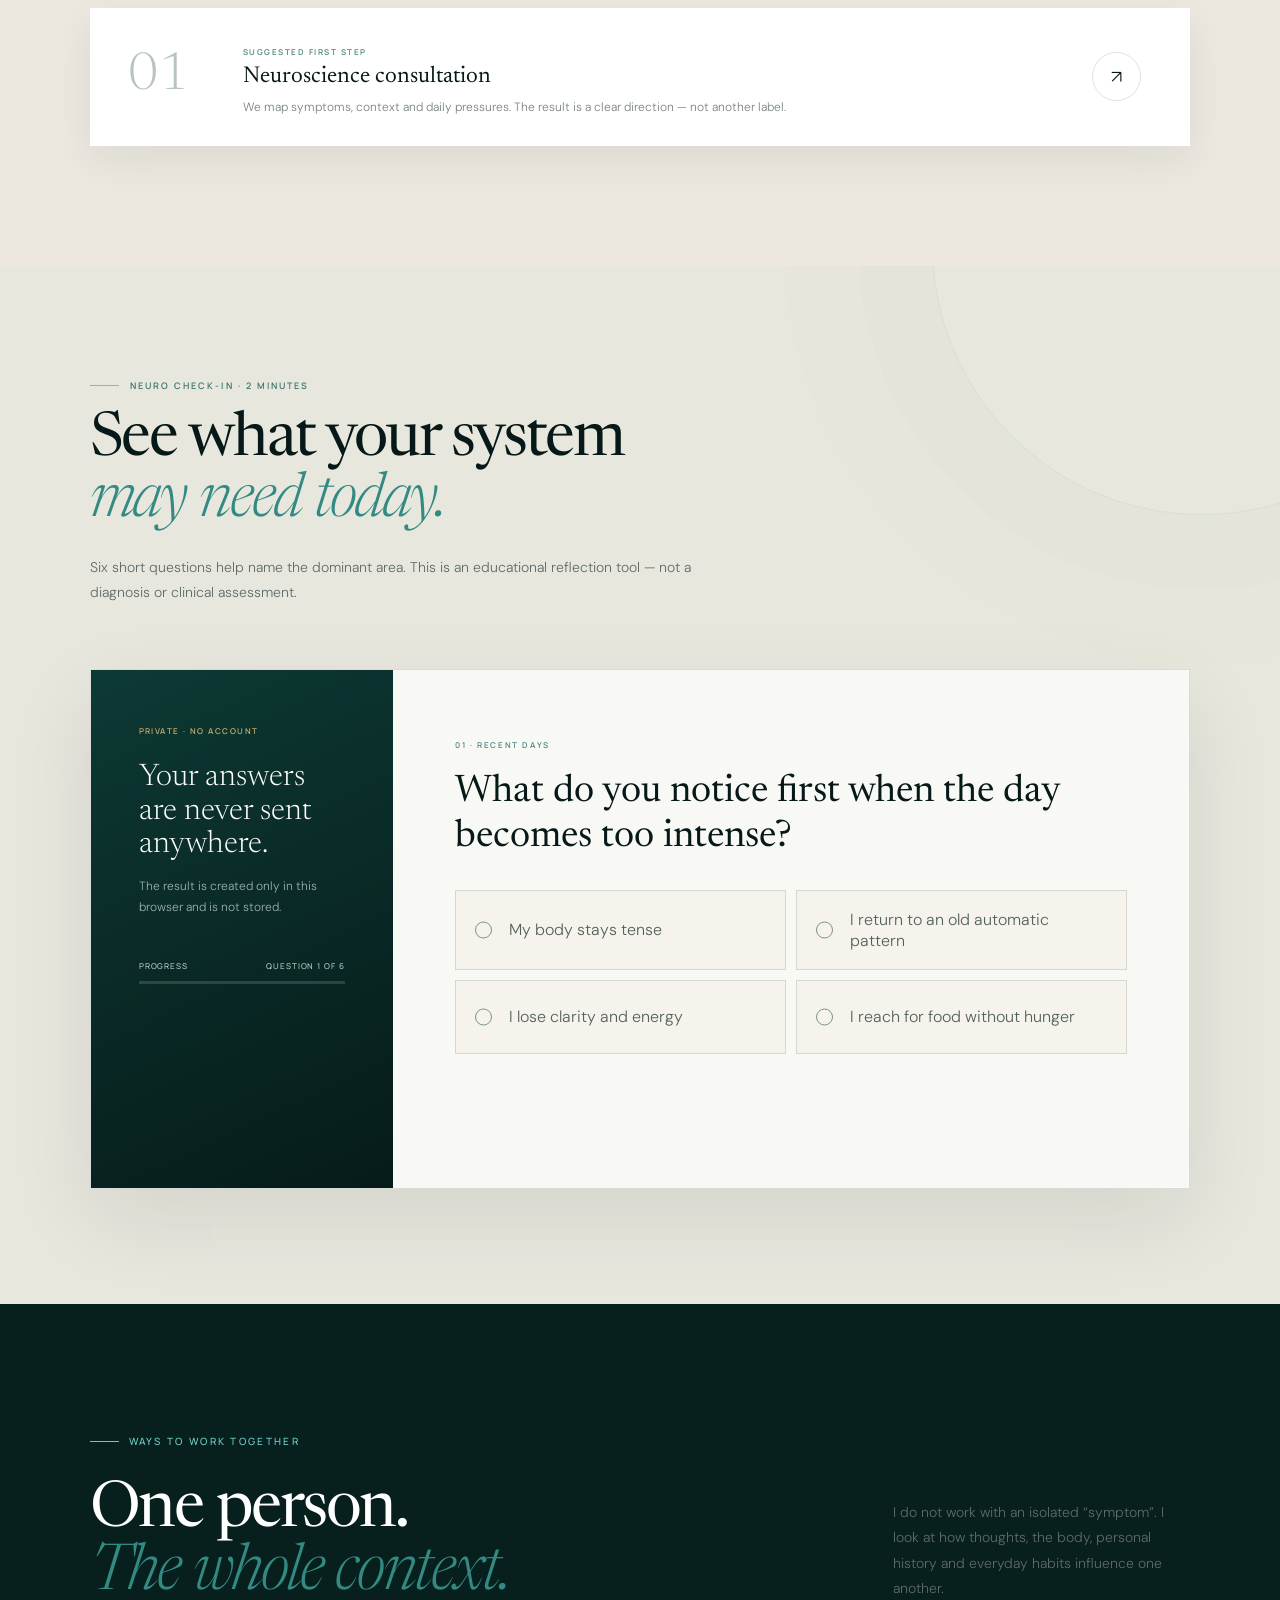
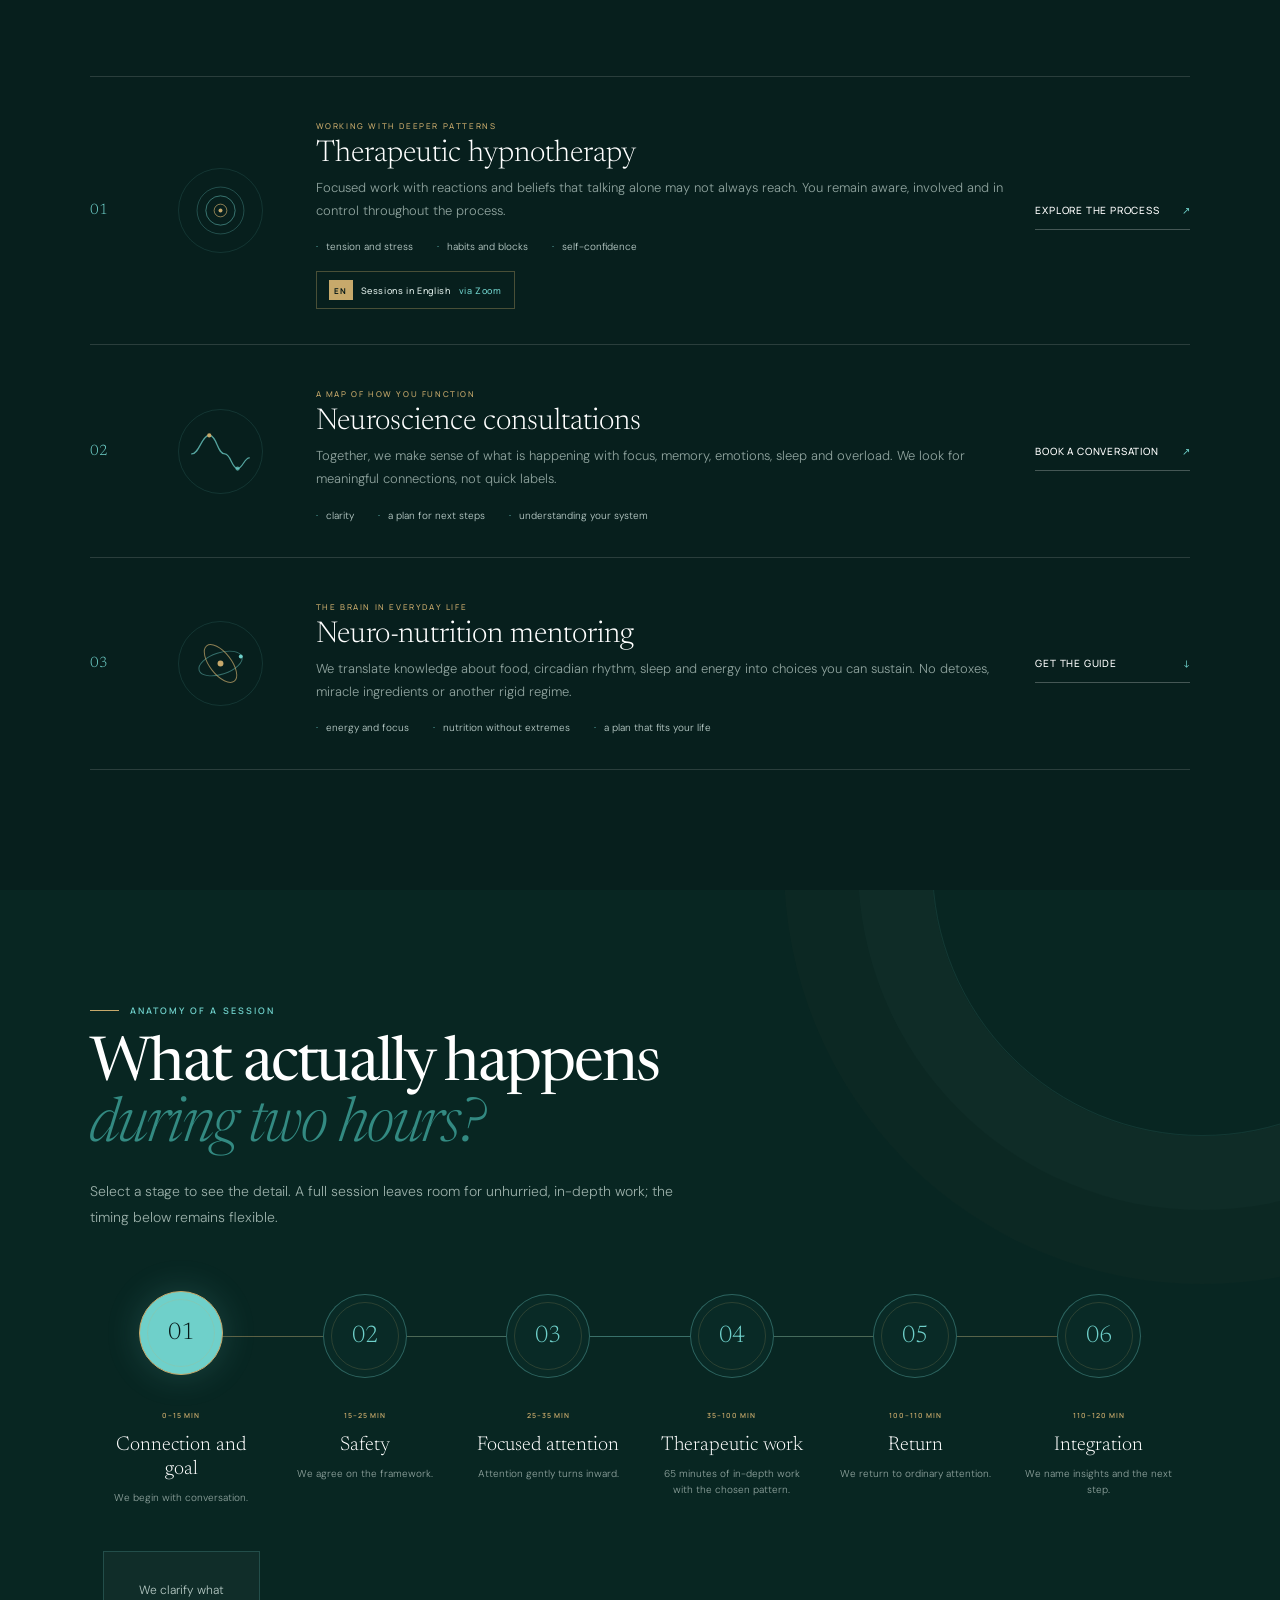
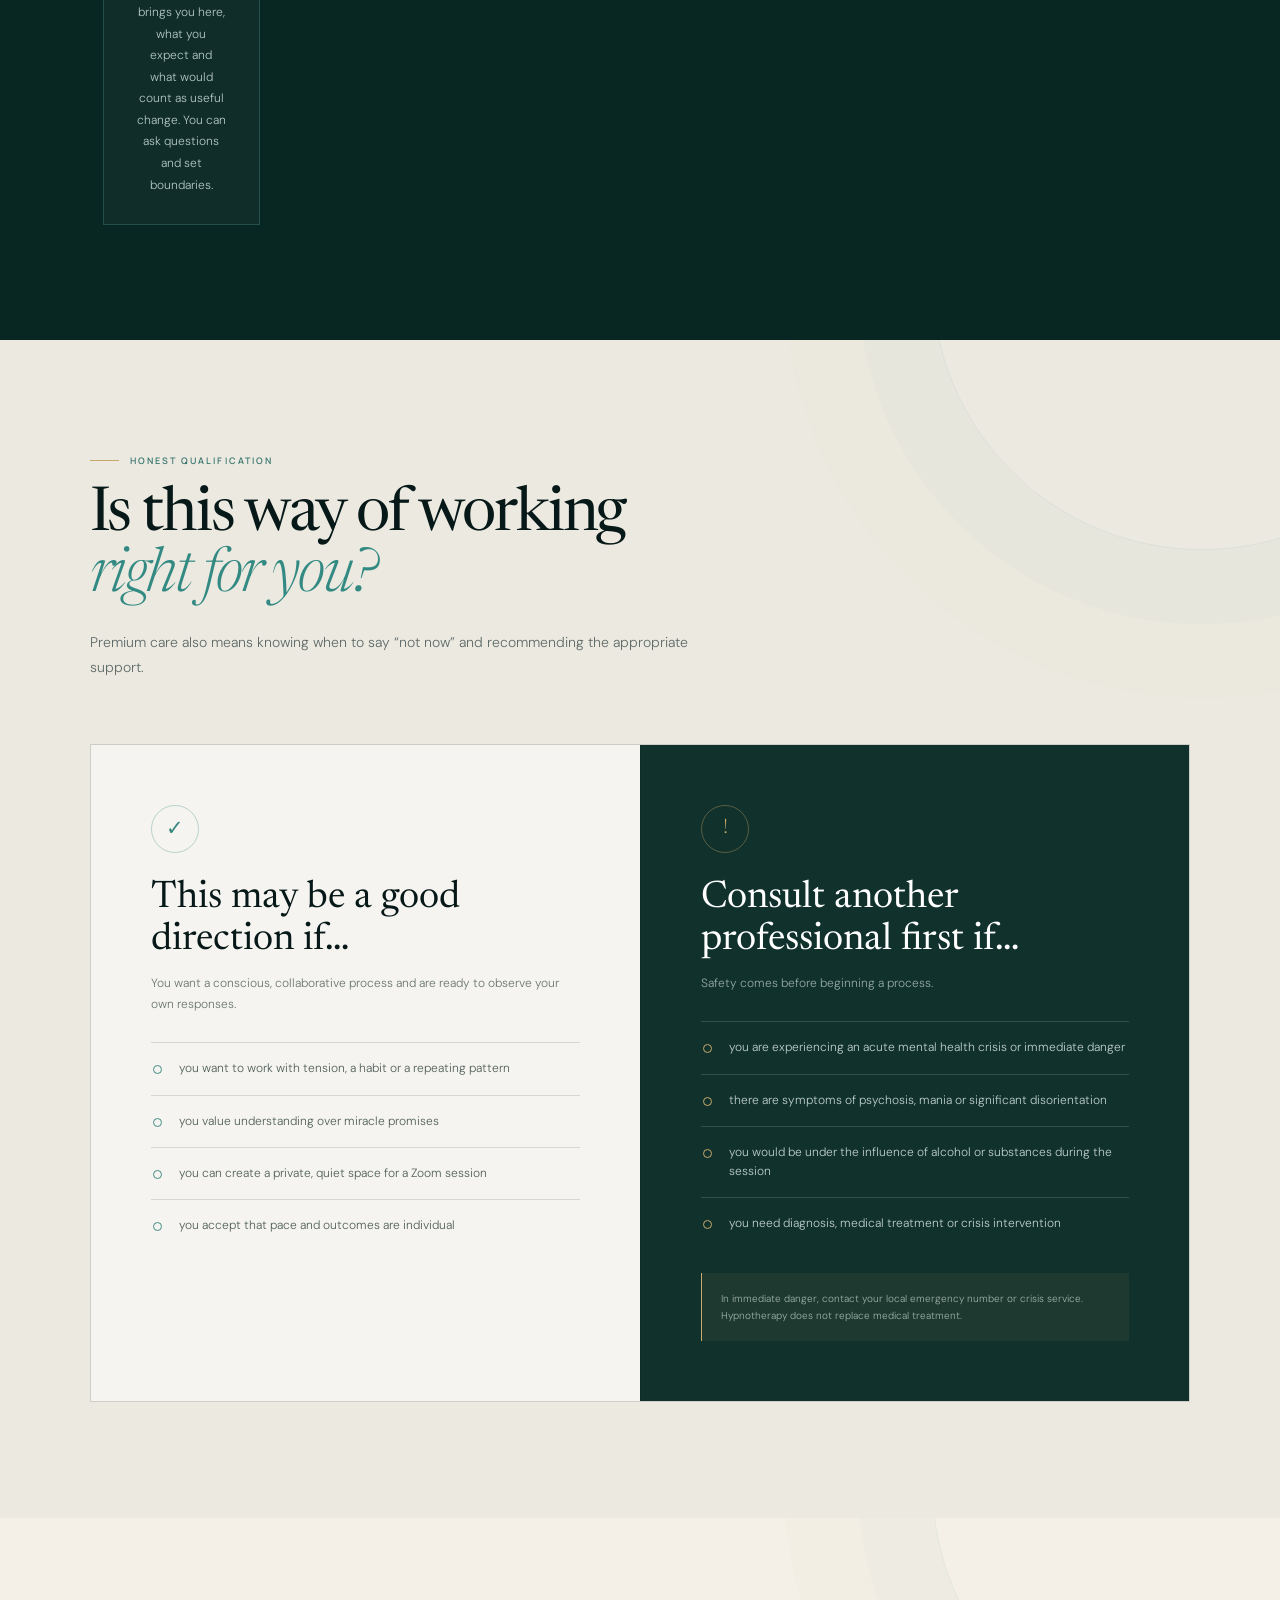
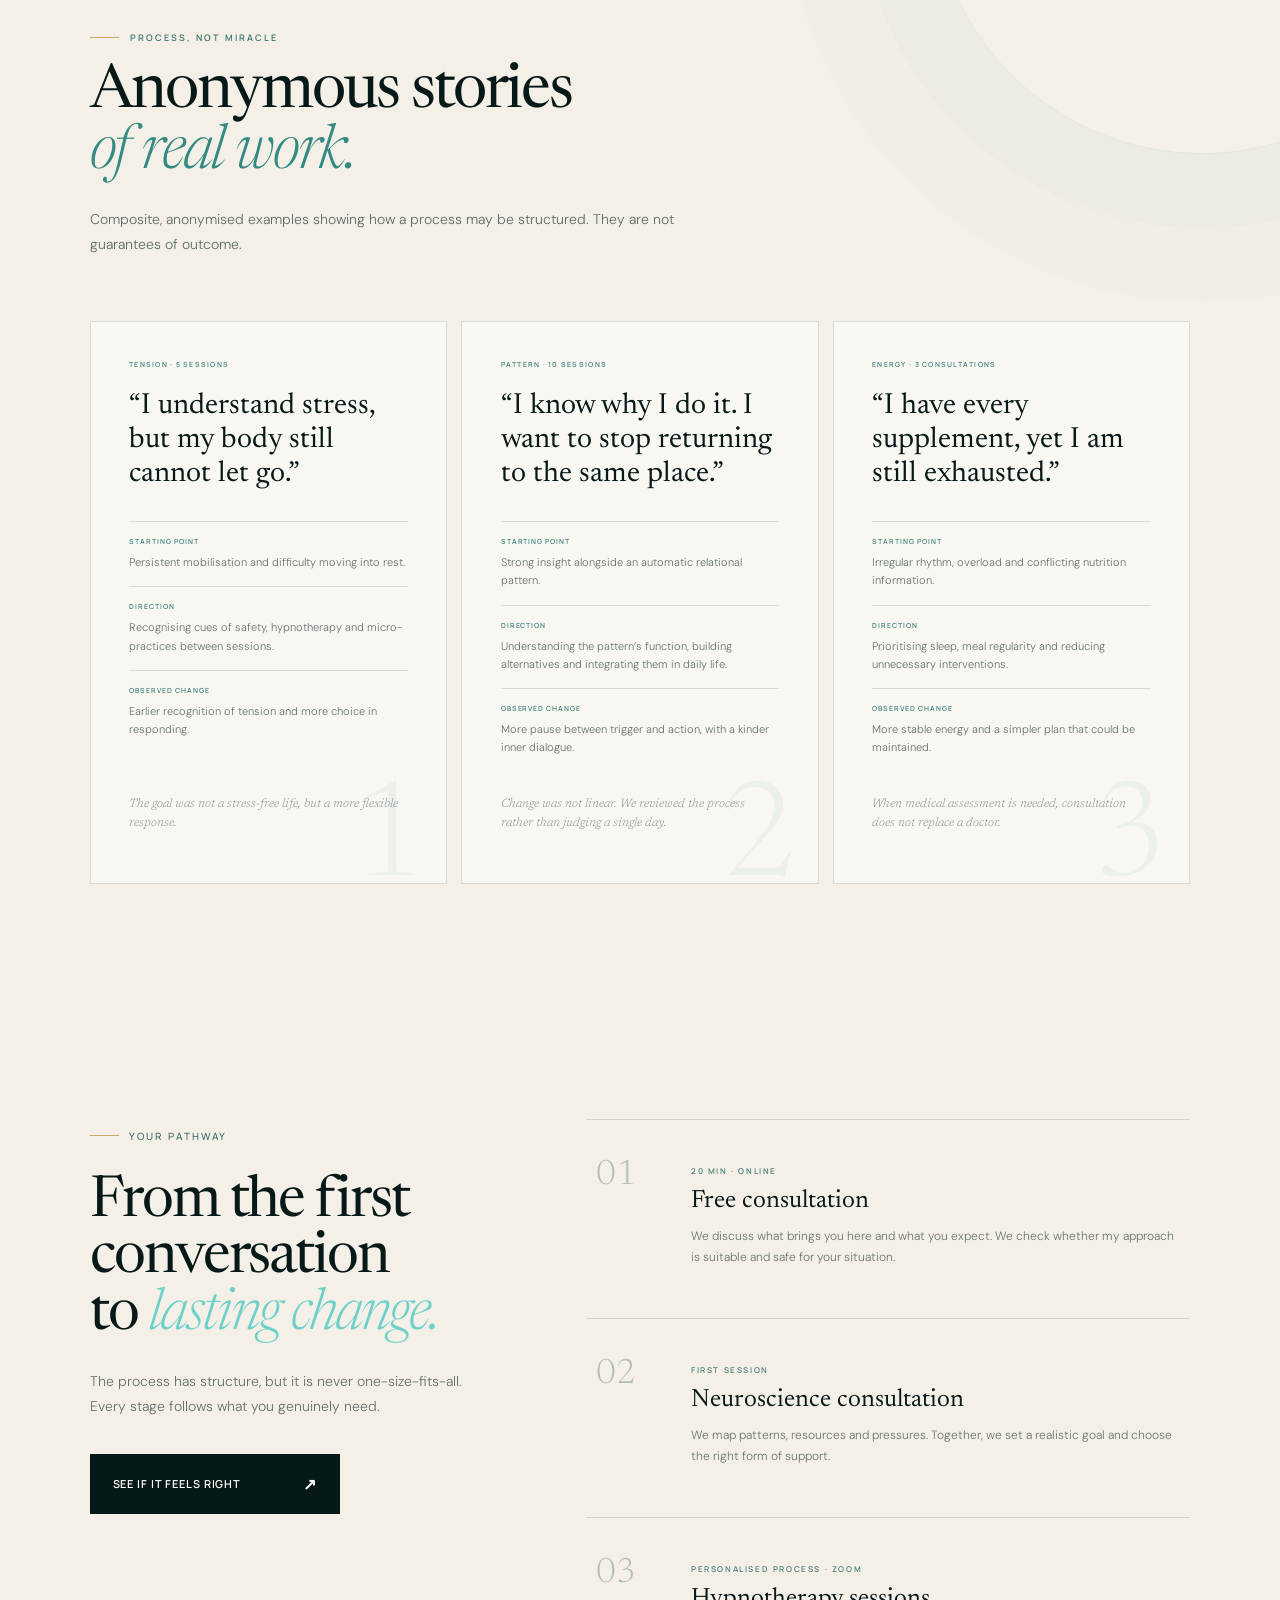
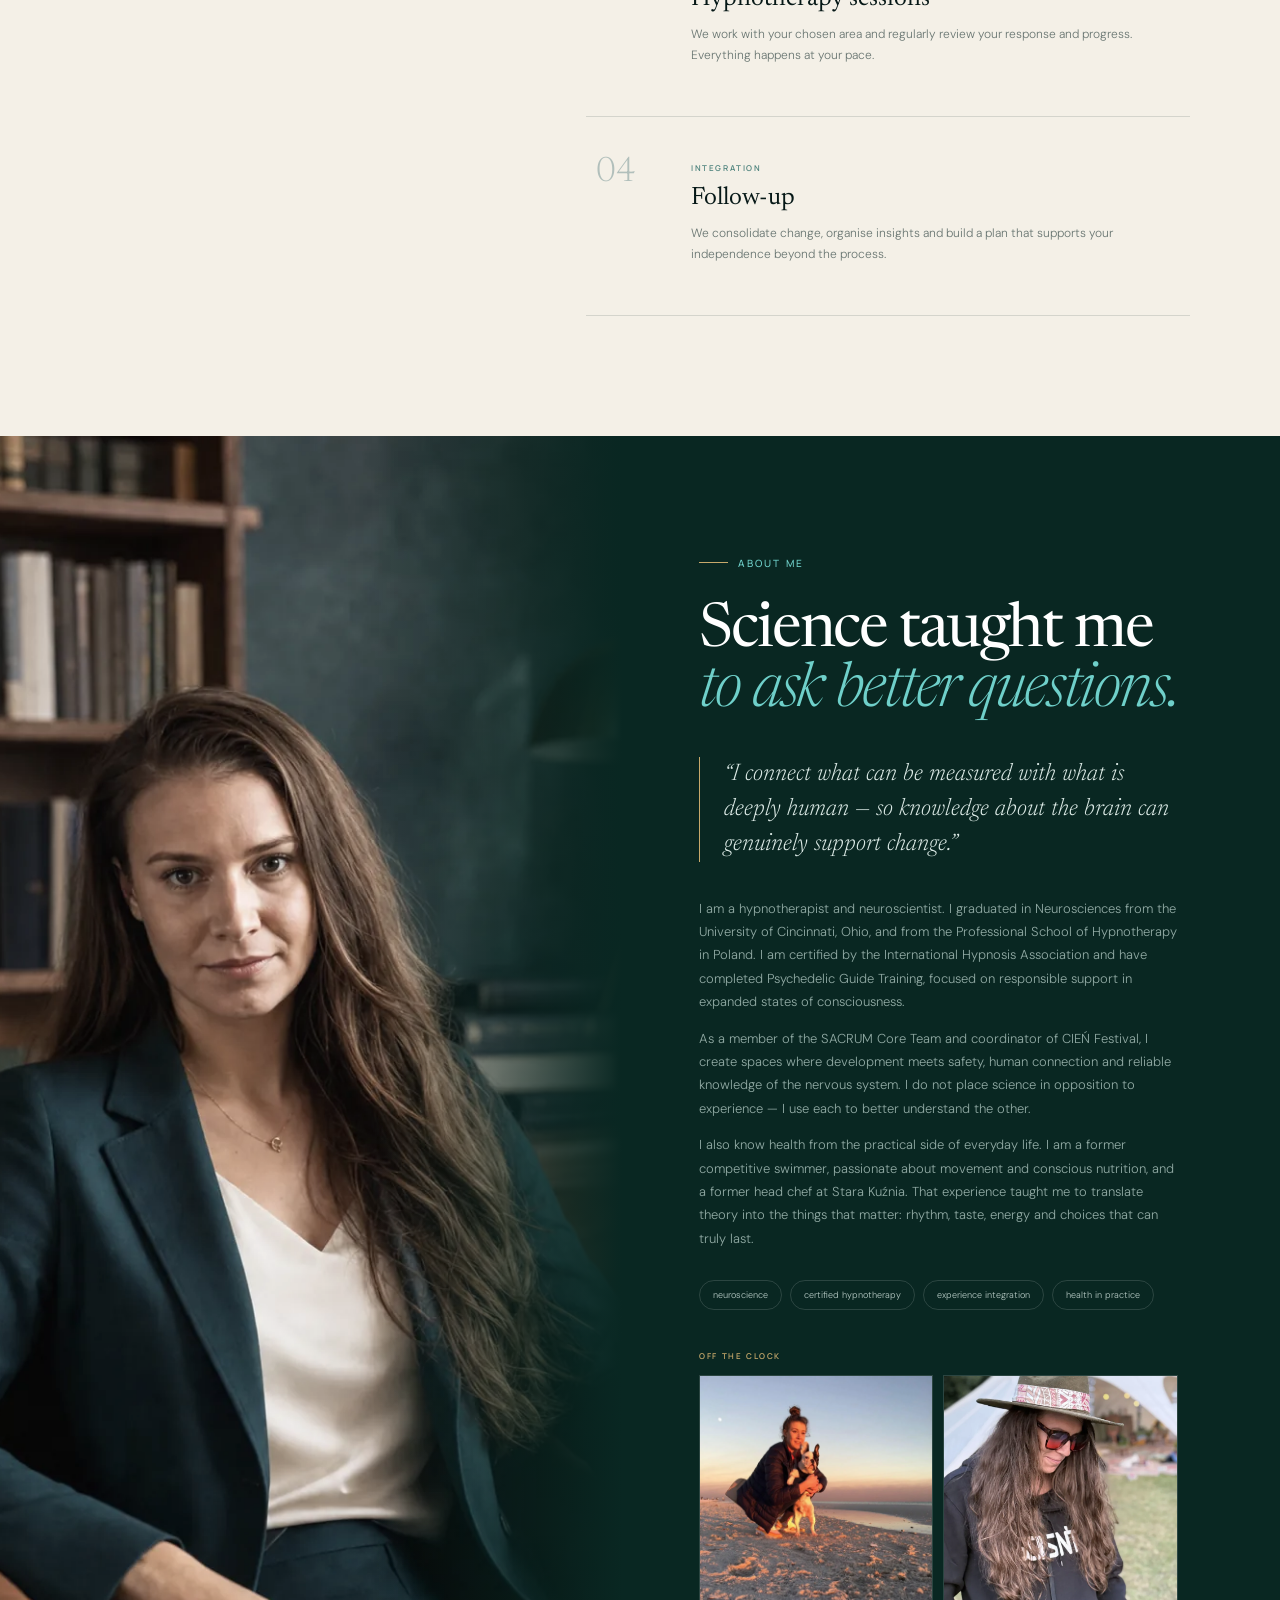
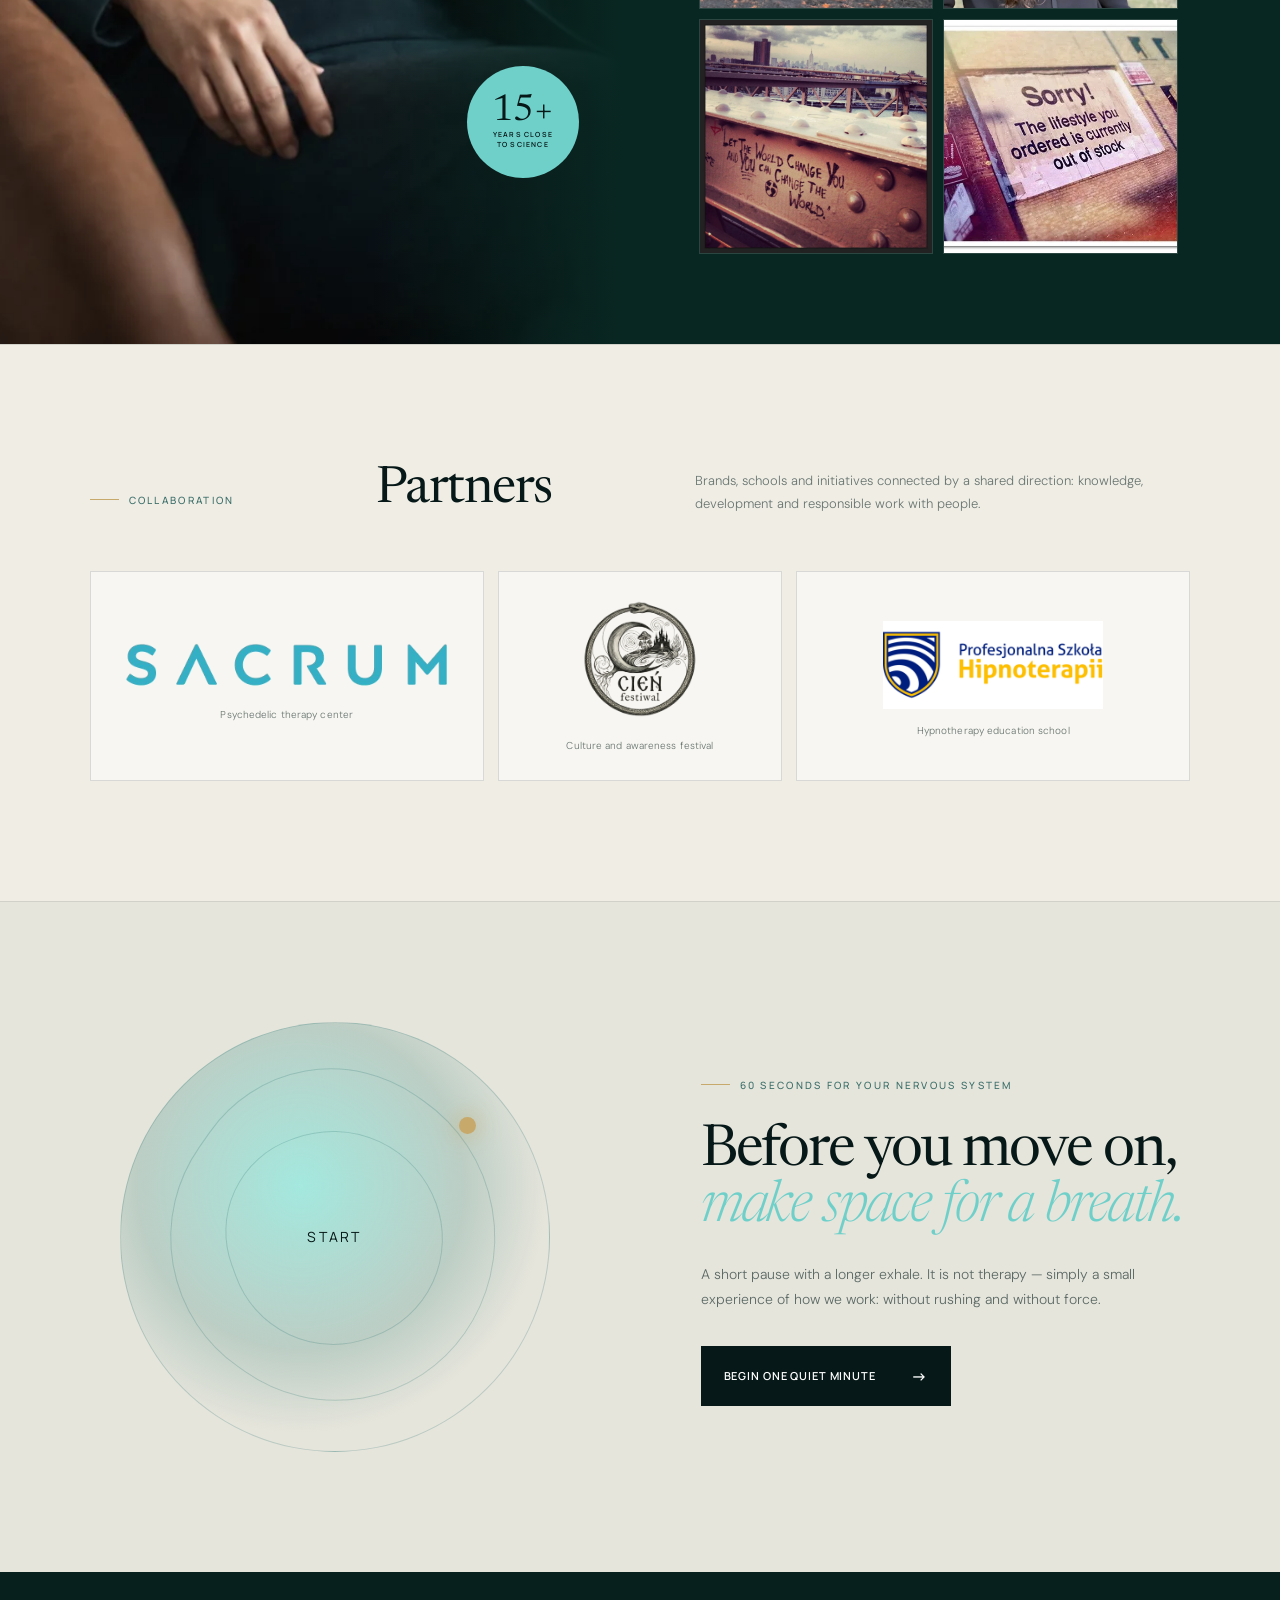
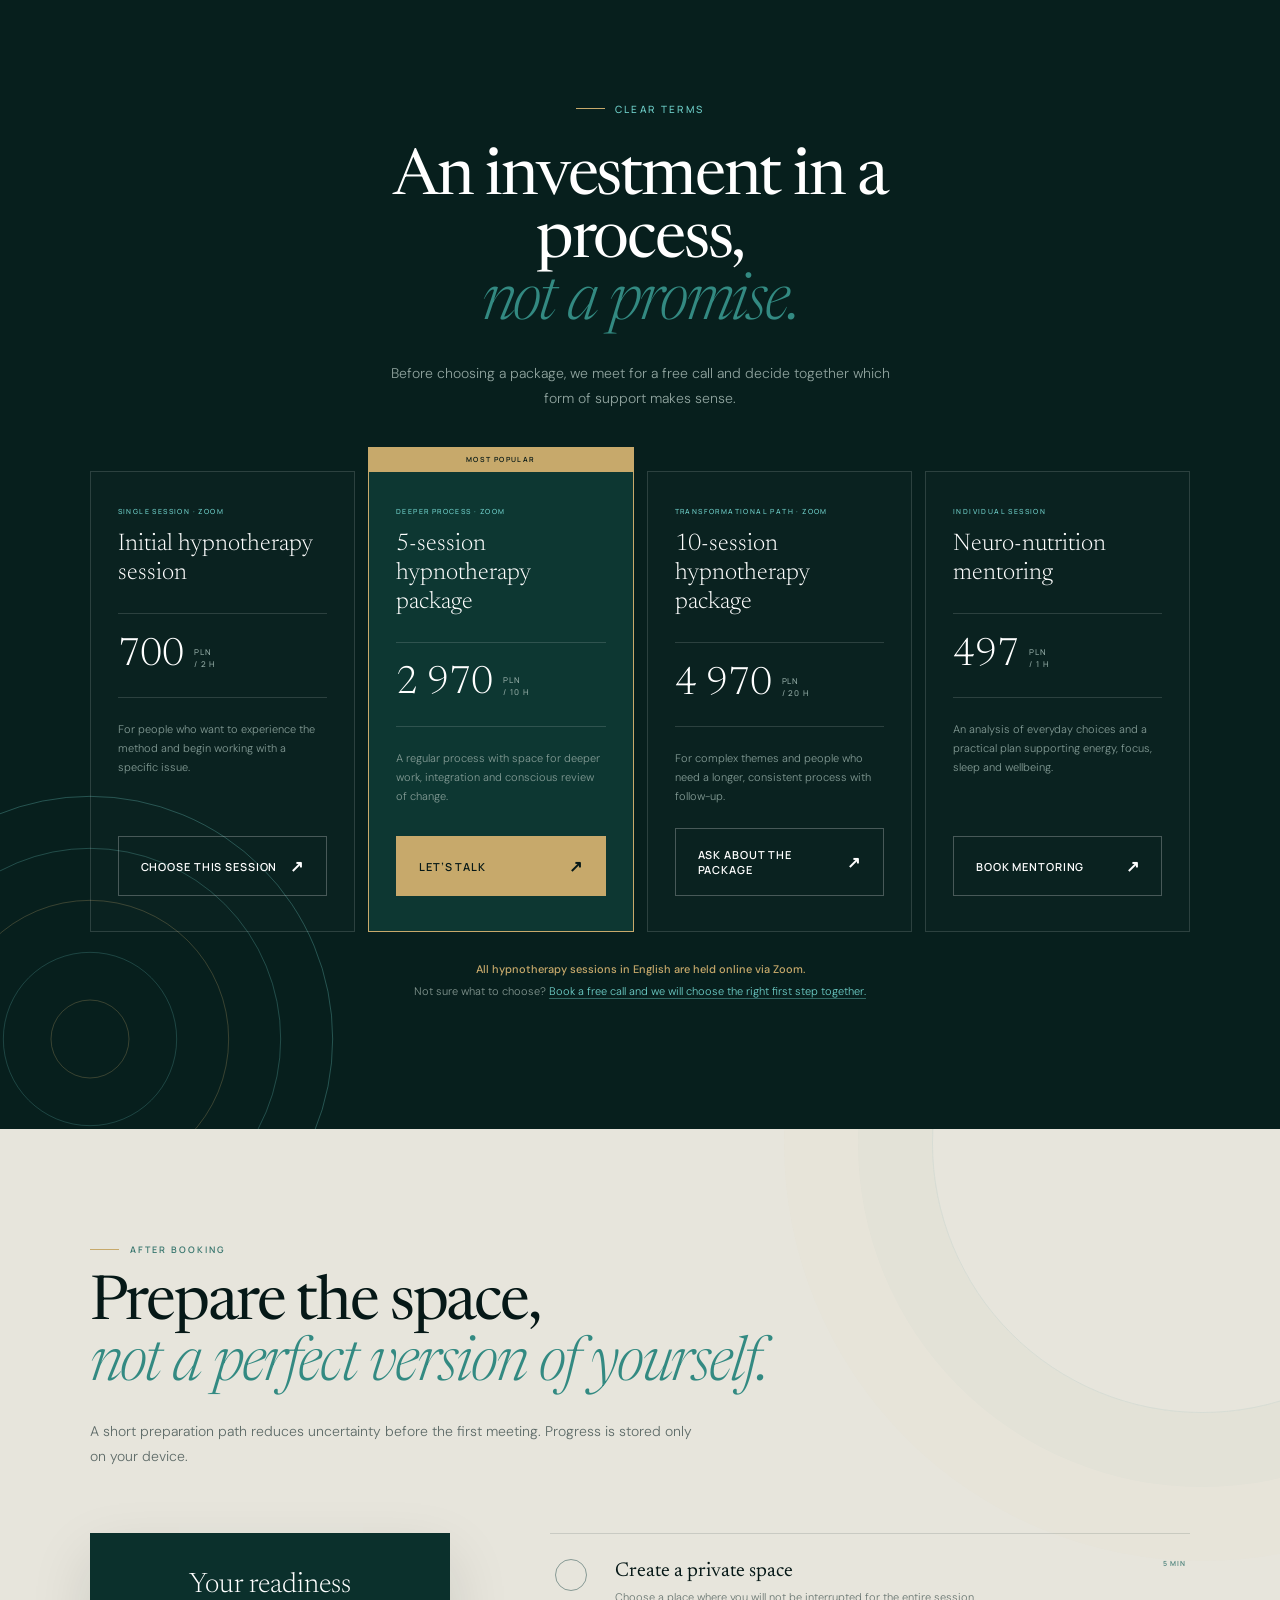
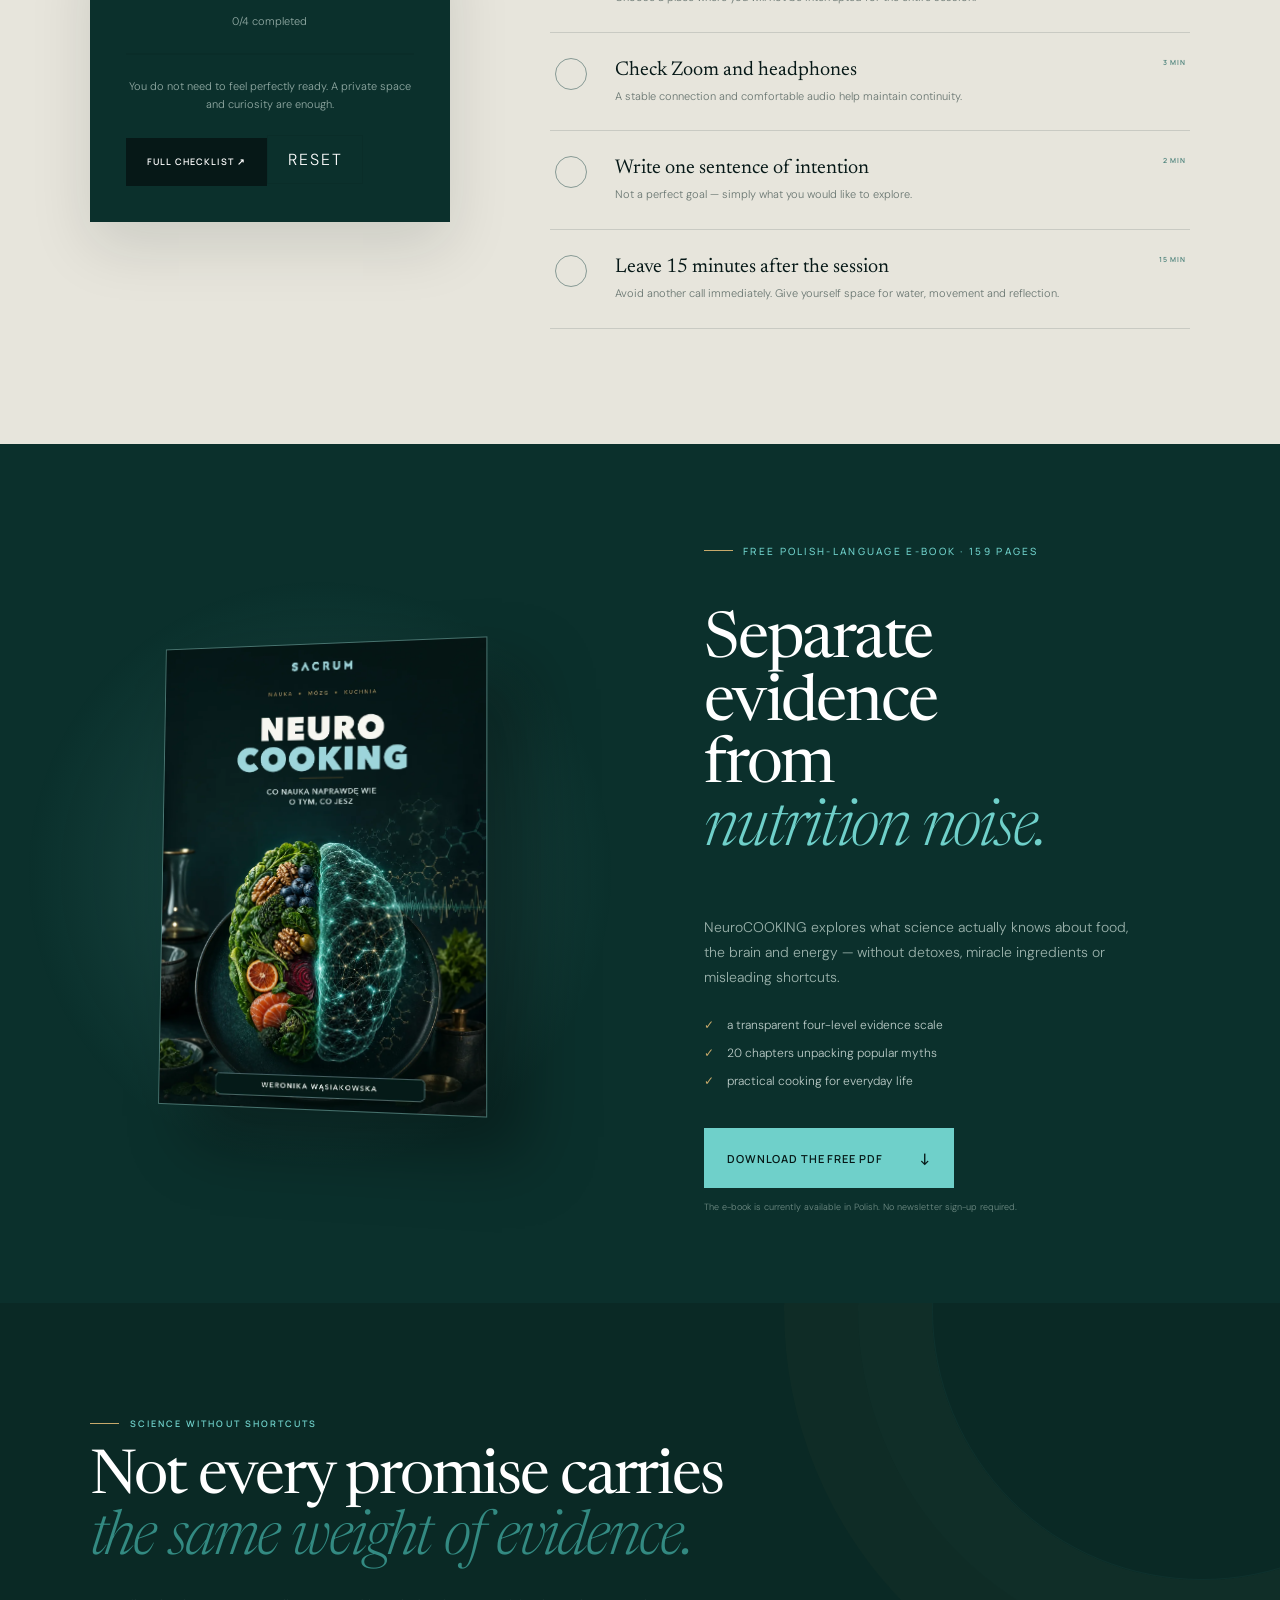
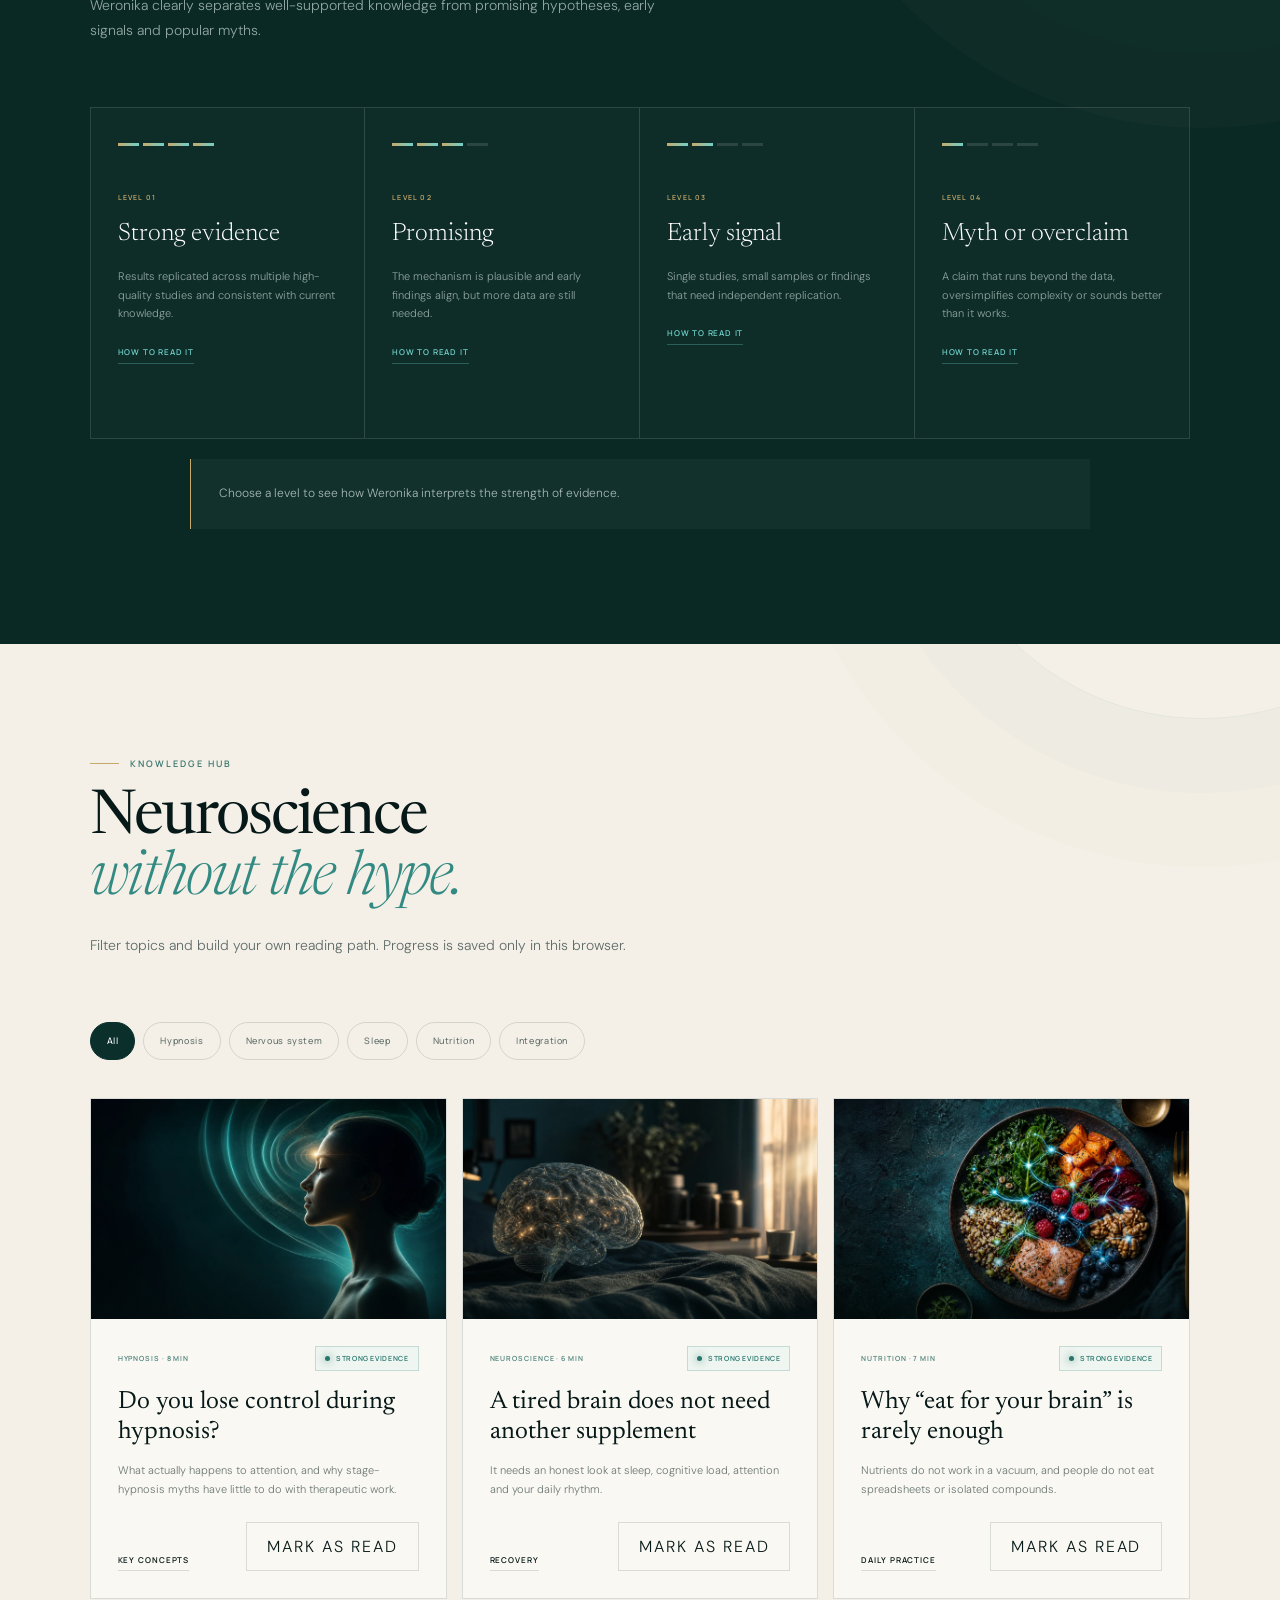
==== commit b9034fde: "feat: animowane przejścia między sekcjami (scroll-reveal, pasek postępu, parallax w hero)" ====
--- a/en.html
+++ b/en.html
@@ -34,6 +34,7 @@
   <link rel="stylesheet" href="features.css">
 </head>
 <body>
+  <div class="scroll-progress" aria-hidden="true"></div>
   <div class="noise" aria-hidden="true"></div>
   <header class="site-header" id="top">
     <a class="brand header-brand-full" href="#top" aria-label="Weronika Wąsiakowska — home">
--- a/styles.css
+++ b/styles.css
@@ -1,4 +1,5 @@
 :root{--ink:#061817;--deep:#071f1d;--deep2:#0b302c;--teal:#6fd0ca;--teal2:#b2e5df;--gold:#c7a96b;--ivory:#f4f0e7;--paper:#ece8df;--muted:#8c9b96;--line:rgba(255,255,255,.14);--darkline:rgba(6,24,23,.13);--serif:'Newsreader',Georgia,serif;--sans:'DM Sans',Arial,sans-serif;--display:'Manrope',Arial,sans-serif}
+.scroll-progress{position:fixed;top:0;left:0;height:3px;width:0%;background:linear-gradient(90deg,var(--teal),var(--gold));z-index:300;pointer-events:none}
 *{box-sizing:border-box}html{scroll-behavior:smooth}body{margin:0;background:var(--ivory);color:var(--ink);font-family:var(--sans);font-weight:300;overflow-x:hidden}a{color:inherit;text-decoration:none}button{font:inherit}img{max-width:100%;display:block}.noise{position:fixed;inset:0;z-index:100;pointer-events:none;opacity:.035;background-image:url("data:image/svg+xml,%3Csvg viewBox='0 0 180 180' xmlns='http://www.w3.org/2000/svg'%3E%3Cfilter id='n'%3E%3CfeTurbulence type='fractalNoise' baseFrequency='.9' numOctaves='3' stitchTiles='stitch'/%3E%3C/filter%3E%3Crect width='100%25' height='100%25' filter='url(%23n)' opacity='.7'/%3E%3C/svg%3E")}.site-header{position:absolute;top:0;left:0;right:0;height:96px;display:flex;align-items:center;gap:38px;padding:0 4.6vw;color:#fff;z-index:20;border-bottom:1px solid var(--line)}.brand{display:flex;align-items:center;gap:12px;margin-right:auto}.brand>span:last-child{display:flex;flex-direction:column;line-height:1}.brand strong{font:600 13px/1 var(--display);letter-spacing:.24em}.brand small{font:400 9px/1 var(--sans);letter-spacing:.38em;color:var(--teal);margin-top:7px}.brand-mark{width:31px;height:36px;position:relative;display:block}.brand-mark i{position:absolute;width:11px;height:27px;border:1px solid var(--teal);border-radius:50%;transform:rotate(32deg);left:9px;top:4px}.brand-mark i:nth-child(2){transform:rotate(-32deg)}.brand-mark i:nth-child(3){transform:rotate(90deg);height:30px;top:3px}.main-nav{display:flex;gap:27px;font:400 12px var(--display);letter-spacing:.06em}.main-nav a{opacity:.7;transition:.25s}.main-nav a:hover{opacity:1;color:var(--teal)}.header-cta{font:600 11px var(--display);letter-spacing:.08em;text-transform:uppercase;border-left:1px solid var(--line);padding:10px 0 10px 28px}.header-cta span{color:var(--teal);font-size:16px;margin-left:9px}.menu-toggle{display:none;background:0;border:0;color:#fff}
 .hero{min-height:840px;height:100vh;position:relative;overflow:hidden;background:radial-gradient(circle at 80% 45%,#123e39 0,transparent 42%),linear-gradient(110deg,#041211 0%,#082521 58%,#061918 100%);color:#fff;display:flex;align-items:center;padding:125px 7vw 65px}.hero-neuro{position:absolute;inset:0;width:100%;height:100%;object-fit:cover;opacity:.21;mix-blend-mode:screen}.hero::after{content:"";position:absolute;inset:0;background:linear-gradient(90deg,rgba(4,18,17,.97) 0%,rgba(4,18,17,.73) 46%,rgba(4,18,17,.08) 78%)}.hero-content{position:relative;z-index:3;width:53%;max-width:780px}.eyebrow{display:flex;align-items:center;gap:10px;text-transform:uppercase;letter-spacing:.23em;font:500 10px var(--display);color:var(--teal)}.eyebrow span{width:29px;height:1px;background:var(--gold)}.eyebrow.dark{color:#3a6e68}.hero h1,.section-heading h2,.path h2,.about h2,.pause h2,.final-cta h2{font:400 clamp(48px,5.6vw,84px)/.98 var(--serif);letter-spacing:-.035em;margin:32px 0 25px}.hero h1 em,h2 em{font-weight:300;color:var(--teal);white-space:nowrap}.hero-lead{font:300 17px/1.75 var(--sans);color:rgba(255,255,255,.65);max-width:610px}.hero-actions{display:flex;align-items:center;gap:31px;margin-top:35px}.button{display:inline-flex;align-items:center;justify-content:space-between;min-width:250px;padding:18px 22px;border:1px solid transparent;font:600 11px var(--display);letter-spacing:.08em;text-transform:uppercase;cursor:pointer}.button span{font-size:16px}.button-primary{background:var(--teal);color:var(--ink)}.button-primary:hover{background:#8ddbd6}.text-link{font:500 11px var(--display);letter-spacing:.08em;text-transform:uppercase;border-bottom:1px solid rgba(255,255,255,.35);padding:12px 0}.text-link span{color:var(--teal);margin-left:8px}.hero-proof{display:flex;align-items:center;gap:17px;margin-top:47px}.proof-avatars{display:flex}.proof-avatars span{display:grid;place-items:center;width:32px;height:32px;border-radius:50%;background:#123f3a;border:2px solid var(--ink);margin-left:-8px;color:var(--teal);font:500 8px var(--display)}.proof-avatars span:first-child{margin-left:0}.hero-proof p{font-size:11px;line-height:1.55;color:rgba(255,255,255,.5)}.hero-proof strong{color:#fff;font-weight:500}.hero-portrait{position:absolute;z-index:2;right:4.5vw;bottom:0;width:min(43vw,650px);height:86%;display:flex;align-items:flex-end;justify-content:center}.hero-portrait>img{height:94%;width:100%;object-fit:cover;object-position:center top;mask-image:linear-gradient(to bottom,#000 82%,transparent 100%);filter:saturate(.85) contrast(1.04)}.portrait-orbit{position:absolute;width:75%;aspect-ratio:1;border:1px solid rgba(111,208,202,.18);border-radius:50%;top:16%;right:-8%}.portrait-orbit::before,.portrait-orbit::after{content:"";position:absolute;inset:8%;border:1px solid rgba(199,169,107,.13);border-radius:50%;transform:rotate(27deg)}.portrait-orbit::after{inset:22%;border-color:rgba(111,208,202,.2);transform:rotate(-23deg)}.portrait-caption{position:absolute;left:2%;bottom:7%;border-left:1px solid var(--gold);padding-left:15px;display:flex;flex-direction:column}.portrait-caption span{font:300 18px var(--serif)}.portrait-caption small{margin-top:6px;color:var(--teal);font:500 8px var(--display);letter-spacing:.18em}.signal-card{position:absolute;right:-2%;top:28%;display:flex;align-items:center;gap:12px;padding:13px 16px;background:rgba(5,25,23,.75);border:1px solid rgba(111,208,202,.2);backdrop-filter:blur(13px)}.signal-dot{width:23px;height:23px;border:1px solid var(--teal);border-radius:50%;position:relative}.signal-dot::after{content:"";position:absolute;width:5px;height:5px;border-radius:50%;background:var(--teal);top:8px;left:8px;box-shadow:0 0 12px var(--teal)}.signal-card div{display:flex;flex-direction:column}.signal-card small{font:500 7px var(--display);letter-spacing:.2em;color:var(--muted)}.signal-card strong{font:400 11px var(--display);margin-top:4px}.hero-scroll{position:absolute;z-index:4;bottom:29px;left:50%;transform:translateX(-50%);font:500 7px var(--display);letter-spacing:.25em;color:rgba(255,255,255,.45);display:flex;align-items:center;gap:11px}.hero-scroll span{height:25px;width:1px;background:var(--teal)}
 .trust-strip{min-height:90px;background:#0a2b27;color:rgba(255,255,255,.75);display:flex;align-items:center;justify-content:center;gap:35px;padding:20px 5vw;font-size:11px}.trust-strip>p{color:var(--gold);font:italic 300 17px var(--serif);margin-right:15px}.trust-strip div{text-transform:uppercase;letter-spacing:.12em}.trust-strip div span{color:var(--teal);margin-right:11px}.trust-strip i{width:3px;height:3px;border-radius:50%;background:var(--gold)}
